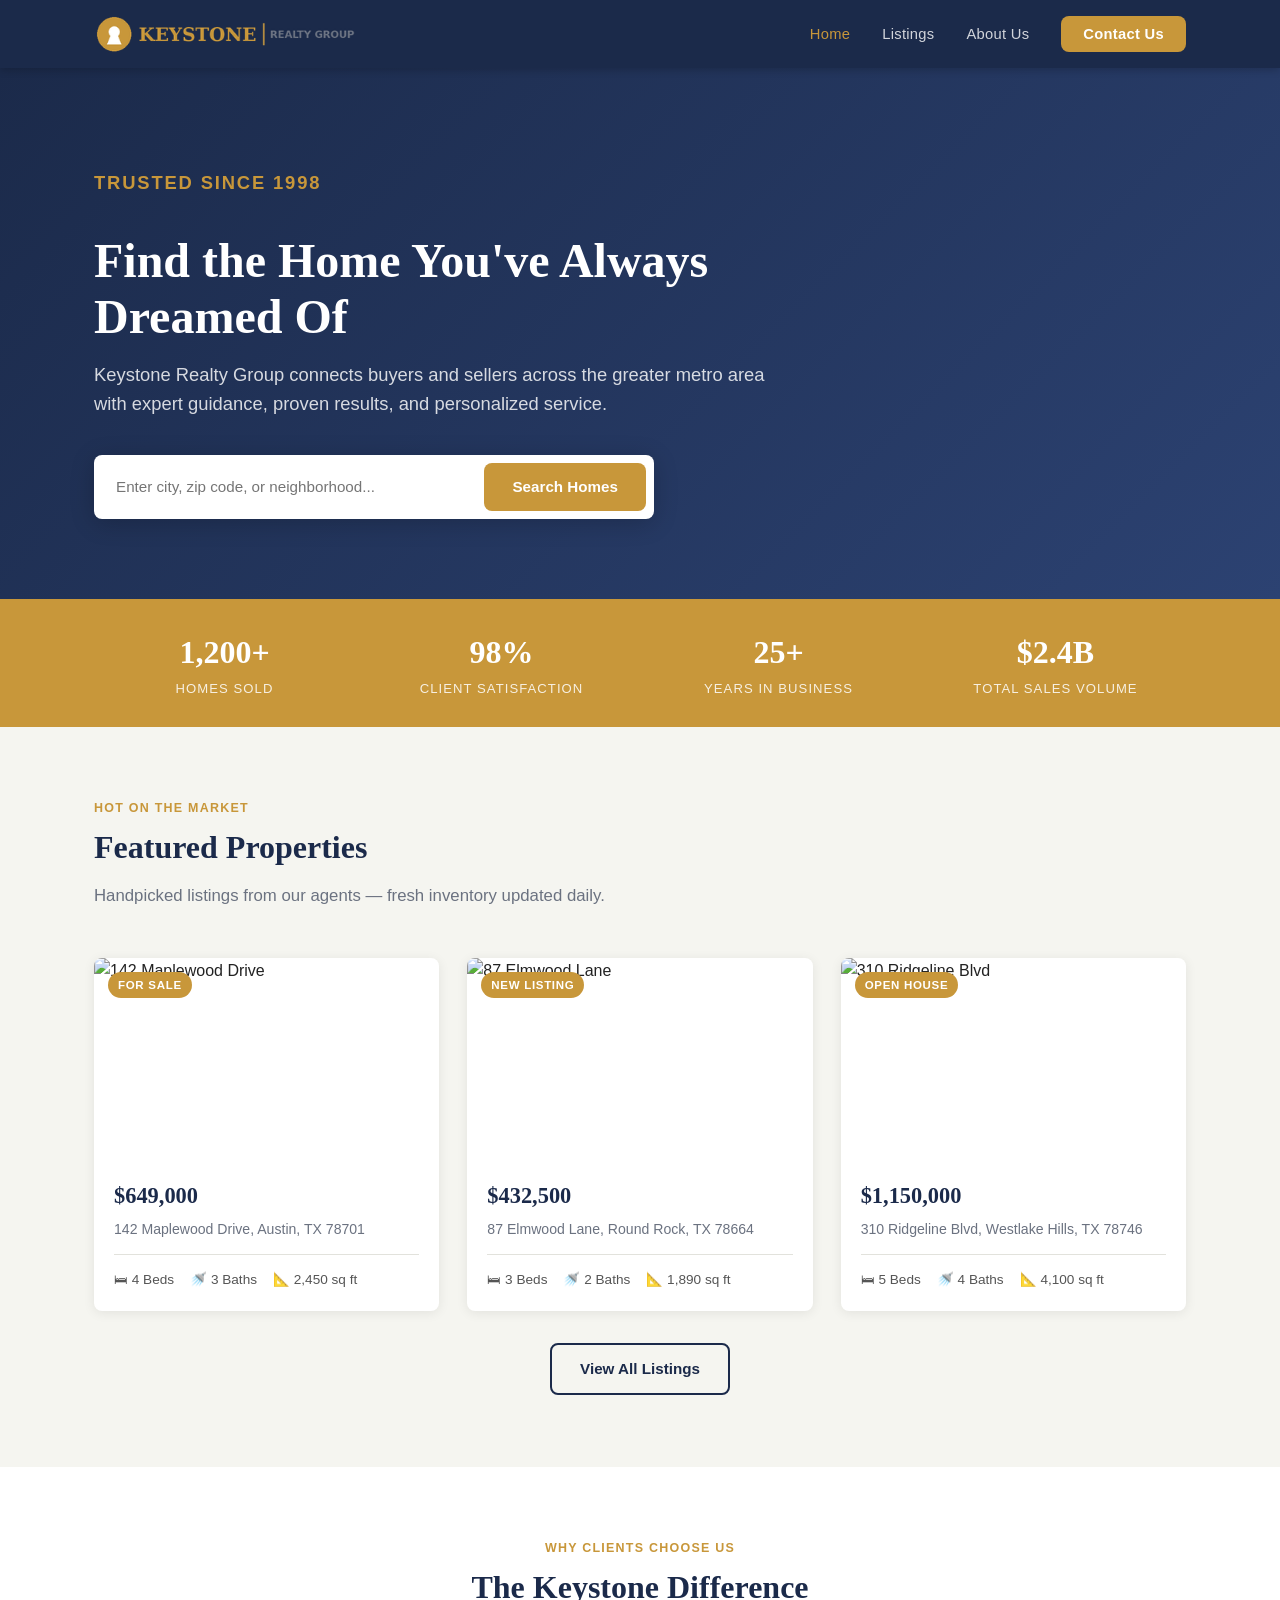
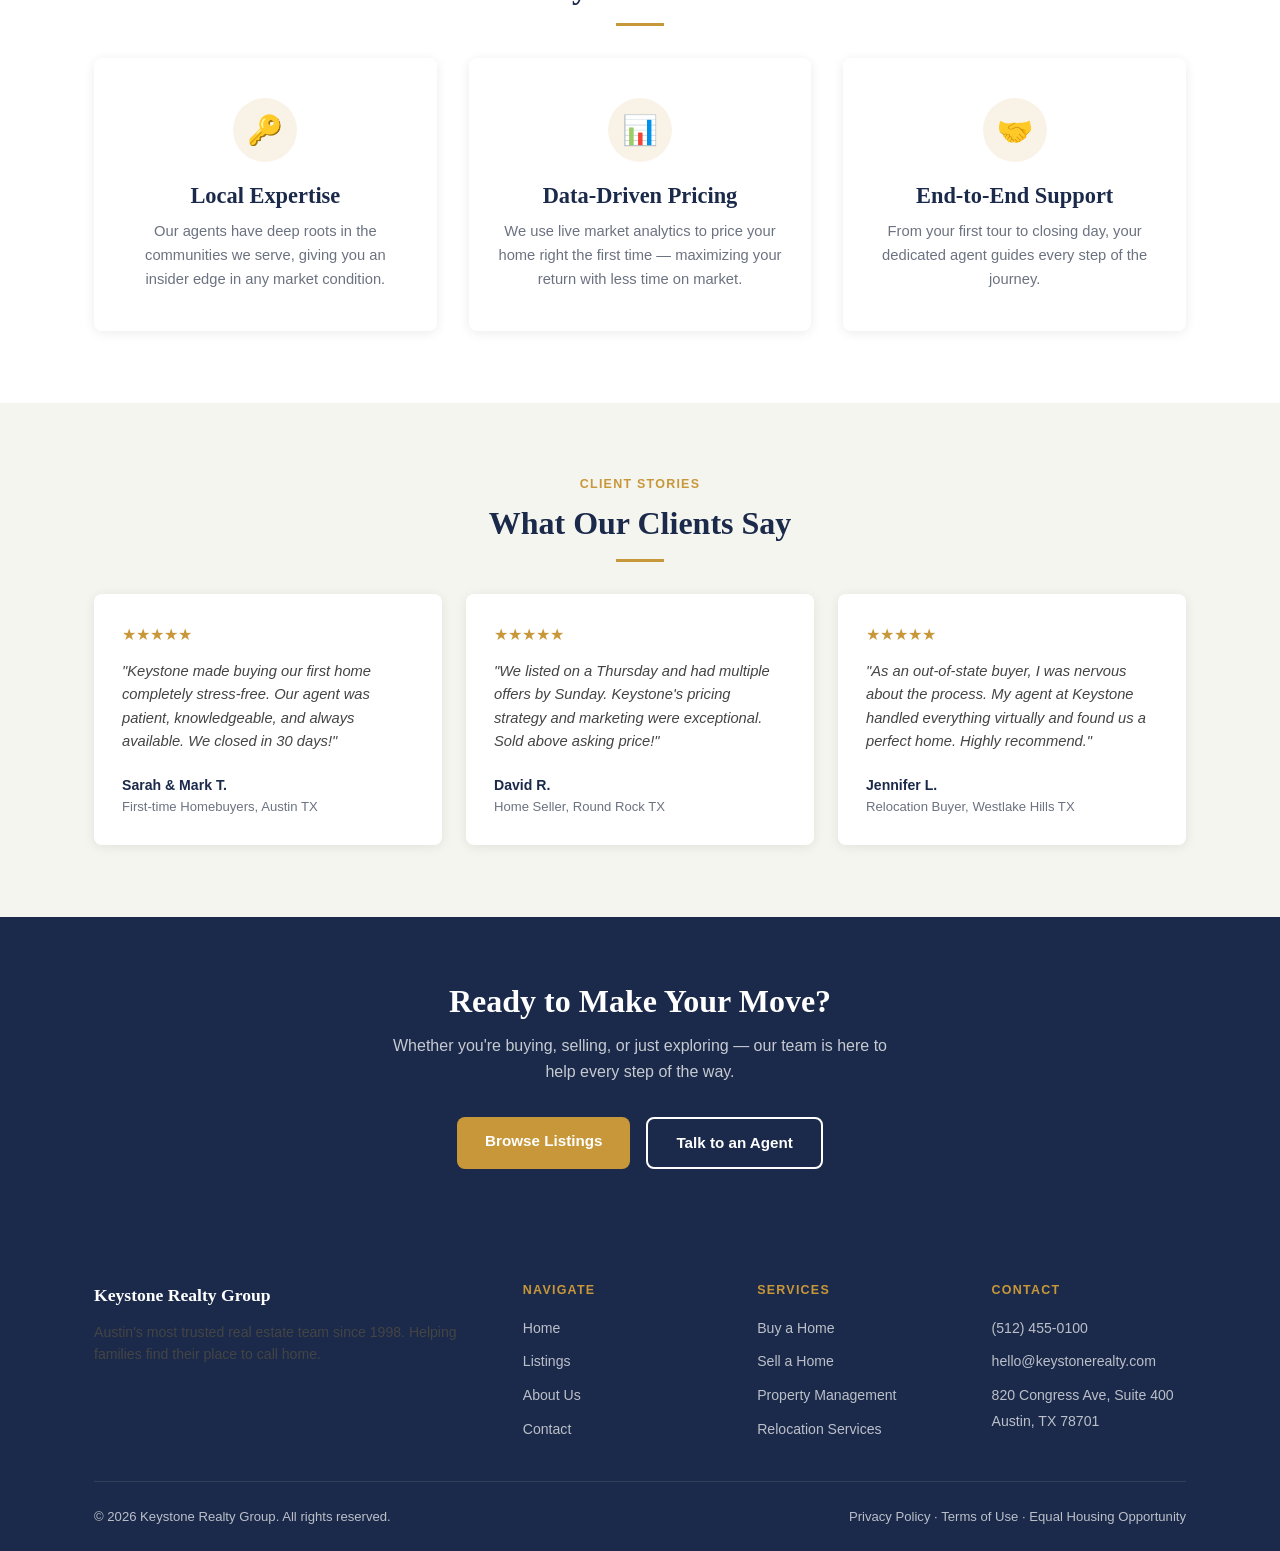
==== index.html @ 3a9264b7 "Update index.html" ====
<!DOCTYPE html>
<html lang="en">
<head>
  <meta charset="UTF-8" />
  <meta name="viewport" content="width=device-width, initial-scale=1.0" />
  <title>Keystone Realty Group — Find Your Perfect Home</title>
  <link rel="stylesheet" href="style.css" />
  <style>
    /* Hero */
    .hero {
      background: linear-gradient(135deg, #1B2A4A 0%, #2c4272 100%);
      color: #fff;
      padding: 100px 0 80px;
      position: relative;
      overflow: hidden;
    }
    .hero::before {
      content: '';
      position: absolute; inset: 0;
      background: url('https://images.unsplash.com/photo-1564013799919-ab600027ffc6?w=1400&q=60') center/cover no-repeat;
      opacity: 0.18;
    }
    .hero-content { position: relative; max-width: 680px; }
    .hero h1 { color: #fff; font-size: 3rem; margin-bottom: 16px; line-height: 1.15; }
    .hero p { color: rgba(255,255,255,0.82); font-size: 1.15rem; margin-bottom: 36px; }

    .search-bar {
      background: #fff;
      border-radius: var(--radius);
      padding: 8px;
      display: flex;
      gap: 8px;
      max-width: 560px;
      box-shadow: 0 4px 24px rgba(0,0,0,0.2);
    }
    .search-bar input {
      flex: 1;
      border: none;
      outline: none;
      font-size: 0.95rem;
      padding: 10px 14px;
      color: #222;
      background: transparent;
    }
    .search-bar .btn { white-space: nowrap; }

    /* Feature icons */
    .features-grid {
      display: grid;
      grid-template-columns: repeat(3, 1fr);
      gap: 32px;
    }
    .feature-card {
      text-align: center;
      padding: 40px 28px;
      border-radius: var(--radius);
      background: var(--white);
      box-shadow: var(--shadow);
    }
    .feature-icon {
      width: 64px; height: 64px;
      background: rgba(200,151,58,0.12);
      border-radius: 50%;
      display: flex; align-items: center; justify-content: center;
      font-size: 1.8rem;
      margin: 0 auto 20px;
    }
    .feature-card h3 { margin-bottom: 10px; }
    .feature-card p { font-size: 0.92rem; color: var(--gray); }

    /* Testimonial */
    .testimonial-grid {
      display: grid;
      grid-template-columns: repeat(3, 1fr);
      gap: 24px;
    }
    .testimonial-card {
      background: var(--white);
      border-radius: var(--radius);
      padding: 28px;
      box-shadow: var(--shadow);
    }
    .testimonial-stars { color: var(--gold); font-size: 1rem; margin-bottom: 12px; }
    .testimonial-text { font-size: 0.92rem; color: #444; margin-bottom: 20px; font-style: italic; }
    .testimonial-author { font-weight: 600; font-size: 0.88rem; color: var(--navy); }
    .testimonial-role { font-size: 0.82rem; color: var(--gray); }

    /* CTA Band */
    .cta-band {
      background: var(--navy);
      padding: 64px 0;
      text-align: center;
    }
    .cta-band h2 { color: var(--white); margin-bottom: 12px; }
    .cta-band p { color: rgba(255,255,255,0.75); margin-bottom: 32px; max-width: 500px; margin-left: auto; margin-right: auto; }
    .cta-buttons { display: flex; gap: 16px; justify-content: center; flex-wrap: wrap; }
  </style>
</head>
<body>

<!-- Navigation -->
<nav>
  <div class="container nav-inner">
    <a href="index.html" class="nav-logo">
      <img src="krg-logo-nav.png" alt="Keystone Realty Group" height="48" style="display:block;" />
    </a>
    <ul class="nav-links">
      <li><a href="index.html" class="active">Home</a></li>
      <li><a href="listings.html">Listings</a></li>
      <li><a href="about.html">About Us</a></li>
      <li><a href="contact.html" class="nav-cta">Contact Us</a></li>
    </ul>
  </div>
</nav>

<!-- Hero -->
<section class="hero">
  <div class="container">
    <div class="hero-content">
      <p class="section-label" style="color: var(--gold);">Trusted Since 1998</p>
      <h1>Find the Home You've Always Dreamed Of</h1>
      <p>Keystone Realty Group connects buyers and sellers across the greater metro area with expert guidance, proven results, and personalized service.</p>
      <div class="search-bar">
        <input type="text" placeholder="Enter city, zip code, or neighborhood..." />
        <a href="listings.html" class="btn btn-primary">Search Homes</a>
      </div>
    </div>
  </div>
</section>

<!-- Stats Bar -->
<div class="stats-bar">
  <div class="container">
    <div class="stats-grid">
      <div>
        <div class="stat-number">1,200+</div>
        <div class="stat-label">Homes Sold</div>
      </div>
      <div>
        <div class="stat-number">98%</div>
        <div class="stat-label">Client Satisfaction</div>
      </div>
      <div>
        <div class="stat-number">25+</div>
        <div class="stat-label">Years in Business</div>
      </div>
      <div>
        <div class="stat-number">$2.4B</div>
        <div class="stat-label">Total Sales Volume</div>
      </div>
    </div>
  </div>
</div>

<!-- Featured Listings -->
<section class="bg-light">
  <div class="container">
    <p class="section-label">Hot on the Market</p>
    <h2 class="section-title">Featured Properties</h2>
    <p class="section-subtitle">Handpicked listings from our agents — fresh inventory updated daily.</p>
    <div class="card-grid">

      <a href="listings.html#listing-1" class="property-card" style="text-decoration:none;color:inherit;display:block;">
        <div class="card-img-wrap">
          <img src="https://images.unsplash.com/photo-1568605114967-8130f3a36994?w=600&q=80" alt="142 Maplewood Drive" style="width:100%;height:100%;object-fit:cover;display:block;" />
          <span class="card-badge">For Sale</span>
        </div>
        <div class="card-body">
          <div class="card-price">$649,000</div>
          <div class="card-address">142 Maplewood Drive, Austin, TX 78701</div>
          <div class="card-specs">
            <span class="card-spec">🛏 4 Beds</span>
            <span class="card-spec">🚿 3 Baths</span>
            <span class="card-spec">📐 2,450 sq ft</span>
          </div>
        </div>
      </a>

      <a href="listings.html#listing-2" class="property-card" style="text-decoration:none;color:inherit;display:block;">
        <div class="card-img-wrap">
          <img src="https://images.unsplash.com/photo-1570129477492-45c003edd2be?w=600&q=80" alt="87 Elmwood Lane" style="width:100%;height:100%;object-fit:cover;display:block;" />
          <span class="card-badge">New Listing</span>
        </div>
        <div class="card-body">
          <div class="card-price">$432,500</div>
          <div class="card-address">87 Elmwood Lane, Round Rock, TX 78664</div>
          <div class="card-specs">
            <span class="card-spec">🛏 3 Beds</span>
            <span class="card-spec">🚿 2 Baths</span>
            <span class="card-spec">📐 1,890 sq ft</span>
          </div>
        </div>
      </a>

      <a href="listings.html#listing-3" class="property-card" style="text-decoration:none;color:inherit;display:block;">
        <div class="card-img-wrap">
          <img src="https://images.unsplash.com/photo-1613977257363-707ba9348227?w=600&q=80" alt="310 Ridgeline Blvd" style="width:100%;height:100%;object-fit:cover;display:block;" />
          <span class="card-badge">Open House</span>
        </div>
        <div class="card-body">
          <div class="card-price">$1,150,000</div>
          <div class="card-address">310 Ridgeline Blvd, Westlake Hills, TX 78746</div>
          <div class="card-specs">
            <span class="card-spec">🛏 5 Beds</span>
            <span class="card-spec">🚿 4 Baths</span>
            <span class="card-spec">📐 4,100 sq ft</span>
          </div>
        </div>
      </a>

    </div>
    <div class="text-center mt-8">
      <a href="listings.html" class="btn btn-outline">View All Listings</a>
    </div>
  </div>
</section>

<!-- Why Keystone -->
<section>
  <div class="container">
    <p class="section-label text-center">Why Clients Choose Us</p>
    <h2 class="section-title text-center">The Keystone Difference</h2>
    <div class="divider"></div>
    <div class="features-grid">
      <div class="feature-card">
        <div class="feature-icon">🔑</div>
        <h3>Local Expertise</h3>
        <p>Our agents have deep roots in the communities we serve, giving you an insider edge in any market condition.</p>
      </div>
      <div class="feature-card">
        <div class="feature-icon">📊</div>
        <h3>Data-Driven Pricing</h3>
        <p>We use live market analytics to price your home right the first time — maximizing your return with less time on market.</p>
      </div>
      <div class="feature-card">
        <div class="feature-icon">🤝</div>
        <h3>End-to-End Support</h3>
        <p>From your first tour to closing day, your dedicated agent guides every step of the journey.</p>
      </div>
    </div>
  </div>
</section>

<!-- Testimonials -->
<section class="bg-light">
  <div class="container">
    <p class="section-label text-center">Client Stories</p>
    <h2 class="section-title text-center">What Our Clients Say</h2>
    <div class="divider"></div>
    <div class="testimonial-grid">
      <div class="testimonial-card">
        <div class="testimonial-stars">★★★★★</div>
        <p class="testimonial-text">"Keystone made buying our first home completely stress-free. Our agent was patient, knowledgeable, and always available. We closed in 30 days!"</p>
        <div class="testimonial-author">Sarah & Mark T.</div>
        <div class="testimonial-role">First-time Homebuyers, Austin TX</div>
      </div>
      <div class="testimonial-card">
        <div class="testimonial-stars">★★★★★</div>
        <p class="testimonial-text">"We listed on a Thursday and had multiple offers by Sunday. Keystone's pricing strategy and marketing were exceptional. Sold above asking price!"</p>
        <div class="testimonial-author">David R.</div>
        <div class="testimonial-role">Home Seller, Round Rock TX</div>
      </div>
      <div class="testimonial-card">
        <div class="testimonial-stars">★★★★★</div>
        <p class="testimonial-text">"As an out-of-state buyer, I was nervous about the process. My agent at Keystone handled everything virtually and found us a perfect home. Highly recommend."</p>
        <div class="testimonial-author">Jennifer L.</div>
        <div class="testimonial-role">Relocation Buyer, Westlake Hills TX</div>
      </div>
    </div>
  </div>
</section>

<!-- CTA Band -->
<div class="cta-band">
  <div class="container">
    <h2>Ready to Make Your Move?</h2>
    <p>Whether you're buying, selling, or just exploring — our team is here to help every step of the way.</p>
    <div class="cta-buttons">
      <a href="listings.html" class="btn btn-primary">Browse Listings</a>
      <a href="contact.html" class="btn btn-outline-white">Talk to an Agent</a>
    </div>
  </div>
</div>

<!-- Footer -->
<footer>
  <div class="container">
    <div class="footer-grid">
      <div>
        <div class="footer-brand">Keystone Realty Group</div>
        <p class="footer-tagline">Austin's most trusted real estate team since 1998. Helping families find their place to call home.</p>
      </div>
      <div>
        <div class="footer-heading">Navigate</div>
        <ul class="footer-links">
          <li><a href="index.html">Home</a></li>
          <li><a href="listings.html">Listings</a></li>
          <li><a href="about.html">About Us</a></li>
          <li><a href="contact.html">Contact</a></li>
        </ul>
      </div>
      <div>
        <div class="footer-heading">Services</div>
        <ul class="footer-links">
          <li><a href="#">Buy a Home</a></li>
          <li><a href="#">Sell a Home</a></li>
          <li><a href="#">Property Management</a></li>
          <li><a href="#">Relocation Services</a></li>
        </ul>
      </div>
      <div>
        <div class="footer-heading">Contact</div>
        <ul class="footer-links">
          <li><a href="tel:+15124550100">(512) 455-0100</a></li>
          <li><a href="mailto:hello@keystonerealty.com">hello@keystonerealty.com</a></li>
          <li><a href="#">820 Congress Ave, Suite 400<br>Austin, TX 78701</a></li>
        </ul>
      </div>
    </div>
    <div class="footer-bottom">
      <span>© 2026 Keystone Realty Group. All rights reserved.</span>
      <span>Privacy Policy · Terms of Use · Equal Housing Opportunity</span>
    </div>
  </div>
</footer>
<script>window.$zoho=window.$zoho || {};$zoho.salesiq=$zoho.salesiq||{ready:function(){}}</script><script id="zsiqscript" src="https://salesiq.zohopublic.com/widget?wc=siqb570fb00938829f5c0b0d62720bc595ea16742eb7afb649dd461344b69dab6d2" defer></script>
</body>
</html>
---- style.css ----
/* ============================================================
   Keystone Realty Group — Shared Stylesheet
   Zoho Sites Template Demo
   ============================================================ */

/* --- Reset & Base --- */
*, *::before, *::after { box-sizing: border-box; margin: 0; padding: 0; }

:root {
  --navy:   #1B2A4A;
  --gold:   #C8973A;
  --light:  #F5F5F0;
  --white:  #FFFFFF;
  --gray:   #6B7280;
  --border: #E2E2DC;
  --radius: 8px;
  --shadow: 0 2px 12px rgba(0,0,0,0.08);
  --font:   'Georgia', serif;
  --sans:   'Helvetica Neue', Arial, sans-serif;
}

html { scroll-behavior: smooth; }

body {
  font-family: var(--sans);
  color: #222;
  background: var(--white);
  line-height: 1.6;
}

a { color: var(--gold); text-decoration: none; }
a:hover { text-decoration: underline; }

img { max-width: 100%; display: block; }

/* --- Typography --- */
h1, h2, h3, h4 {
  font-family: var(--font);
  color: var(--navy);
  line-height: 1.25;
}
h1 { font-size: 2.6rem; }
h2 { font-size: 2rem; }
h3 { font-size: 1.4rem; }
h4 { font-size: 1.1rem; }

p { color: #444; }

/* --- Layout --- */
.container {
  max-width: 1140px;
  margin: 0 auto;
  padding: 0 24px;
}

section { padding: 72px 0; }

.section-label {
  text-transform: uppercase;
  letter-spacing: 0.1em;
  font-size: 0.78rem;
  color: var(--gold);
  font-weight: 600;
  margin-bottom: 8px;
}

.section-title { margin-bottom: 16px; }

.section-subtitle {
  color: var(--gray);
  font-size: 1.05rem;
  max-width: 560px;
  margin-bottom: 48px;
}

/* --- Navigation --- */
nav {
  background: var(--navy);
  position: sticky;
  top: 0;
  z-index: 100;
  box-shadow: 0 2px 8px rgba(0,0,0,0.2);
}

.nav-inner {
  display: flex;
  align-items: center;
  justify-content: space-between;
  height: 68px;
}

.nav-logo {
  display: flex;
  align-items: center;
  text-decoration: none;
}

.nav-logo img {
  height: 40px;
  width: auto;
  display: block;
}

.nav-links {
  display: flex;
  gap: 32px;
  list-style: none;
}

.nav-links a {
  color: rgba(255,255,255,0.8);
  font-size: 0.92rem;
  font-weight: 500;
  letter-spacing: 0.02em;
  transition: color 0.2s;
}

.nav-links a:hover,
.nav-links a.active { color: var(--gold); text-decoration: none; }

.nav-cta {
  background: var(--gold);
  color: var(--white) !important;
  padding: 10px 22px;
  border-radius: var(--radius);
  font-weight: 600 !important;
  transition: background 0.2s !important;
}
.nav-cta:hover { background: #b07d2a !important; }

/* --- Buttons --- */
.btn {
  display: inline-block;
  padding: 12px 28px;
  border-radius: var(--radius);
  font-weight: 600;
  font-size: 0.95rem;
  cursor: pointer;
  border: none;
  transition: all 0.2s;
}

.btn-primary {
  background: var(--gold);
  color: var(--white);
}
.btn-primary:hover { background: #b07d2a; text-decoration: none; color: var(--white); }

.btn-outline {
  background: transparent;
  color: var(--navy);
  border: 2px solid var(--navy);
}
.btn-outline:hover { background: var(--navy); color: var(--white); text-decoration: none; }

.btn-outline-white {
  background: transparent;
  color: var(--white);
  border: 2px solid var(--white);
}
.btn-outline-white:hover { background: var(--white); color: var(--navy); text-decoration: none; }

/* --- Property Cards --- */
.card-grid {
  display: grid;
  grid-template-columns: repeat(auto-fill, minmax(320px, 1fr));
  gap: 28px;
}

.property-card {
  background: var(--white);
  border-radius: var(--radius);
  box-shadow: var(--shadow);
  overflow: hidden;
  transition: transform 0.2s, box-shadow 0.2s;
}
.property-card:hover {
  transform: translateY(-4px);
  box-shadow: 0 8px 24px rgba(0,0,0,0.12);
}

.card-img {
  width: 100%;
  height: 200px;
  object-fit: cover;
  background: #dde3ed;
  display: flex;
  align-items: center;
  justify-content: center;
  font-size: 2.5rem;
  color: #aab;
}

.card-badge {
  position: absolute;
  top: 14px;
  left: 14px;
  background: var(--gold);
  color: var(--white);
  font-size: 0.72rem;
  font-weight: 700;
  padding: 4px 10px;
  border-radius: 20px;
  text-transform: uppercase;
  letter-spacing: 0.06em;
}

.card-img-wrap { position: relative; height: 200px; overflow: hidden; }
.card-img-wrap img { width: 100%; height: 100%; object-fit: cover; display: block; transition: transform 0.4s ease; }
.property-card:hover .card-img-wrap img { transform: scale(1.04); }

.card-body { padding: 20px; }

.card-price {
  font-size: 1.4rem;
  font-weight: 700;
  color: var(--navy);
  font-family: var(--font);
  margin-bottom: 4px;
}

.card-address {
  color: var(--gray);
  font-size: 0.88rem;
  margin-bottom: 14px;
}

.card-specs {
  display: flex;
  gap: 16px;
  font-size: 0.85rem;
  color: #555;
  padding-top: 14px;
  border-top: 1px solid var(--border);
}

.card-spec { display: flex; align-items: center; gap: 5px; }

/* --- Footer --- */
footer {
  background: var(--navy);
  color: rgba(255,255,255,0.7);
  padding: 48px 0 24px;
}

.footer-grid {
  display: grid;
  grid-template-columns: 2fr 1fr 1fr 1fr;
  gap: 40px;
  margin-bottom: 40px;
}

.footer-brand { color: var(--white); font-family: var(--font); font-size: 1.1rem; font-weight: bold; margin-bottom: 12px; }
.footer-tagline { font-size: 0.88rem; line-height: 1.6; }

.footer-heading {
  color: var(--gold);
  font-size: 0.78rem;
  font-weight: 700;
  text-transform: uppercase;
  letter-spacing: 0.1em;
  margin-bottom: 14px;
}

.footer-links { list-style: none; display: flex; flex-direction: column; gap: 8px; }
.footer-links a { color: rgba(255,255,255,0.7); font-size: 0.88rem; }
.footer-links a:hover { color: var(--white); }

.footer-bottom {
  border-top: 1px solid rgba(255,255,255,0.1);
  padding-top: 24px;
  display: flex;
  justify-content: space-between;
  font-size: 0.82rem;
}

/* --- Utility --- */
.text-center { text-align: center; }
.text-gold { color: var(--gold); }
.bg-light { background: var(--light); }
.bg-navy { background: var(--navy); }
.mt-4 { margin-top: 16px; }
.mt-8 { margin-top: 32px; }
.mb-0 { margin-bottom: 0; }
.gap-12 { gap: 48px; }

.divider {
  width: 48px;
  height: 3px;
  background: var(--gold);
  margin: 16px auto 32px;
}

.divider-left { margin-left: 0; }

/* --- Form --- */
.form-group { margin-bottom: 20px; }
.form-group label { display: block; font-size: 0.88rem; font-weight: 600; color: var(--navy); margin-bottom: 6px; }
.form-group input,
.form-group select,
.form-group textarea {
  width: 100%;
  padding: 11px 14px;
  border: 1px solid var(--border);
  border-radius: var(--radius);
  font-size: 0.95rem;
  font-family: var(--sans);
  color: #222;
  background: var(--white);
  transition: border-color 0.2s;
}
.form-group input:focus,
.form-group select:focus,
.form-group textarea:focus {
  outline: none;
  border-color: var(--gold);
  box-shadow: 0 0 0 3px rgba(200,151,58,0.12);
}
.form-group textarea { resize: vertical; min-height: 120px; }

.form-row { display: grid; grid-template-columns: 1fr 1fr; gap: 16px; }

/* --- Page Hero --- */
.page-hero {
  background: var(--navy);
  color: var(--white);
  padding: 64px 0;
  text-align: center;
}
.page-hero h1 { color: var(--white); font-size: 2.2rem; }
.page-hero p { color: rgba(255,255,255,0.75); margin-top: 12px; font-size: 1.05rem; }

/* --- Stats Bar --- */
.stats-bar {
  background: var(--gold);
  padding: 28px 0;
}
.stats-grid {
  display: grid;
  grid-template-columns: repeat(4, 1fr);
  text-align: center;
  gap: 16px;
}
.stat-number { font-size: 2rem; font-weight: 700; color: var(--white); font-family: var(--font); }
.stat-label { font-size: 0.82rem; color: rgba(255,255,255,0.85); text-transform: uppercase; letter-spacing: 0.08em; }
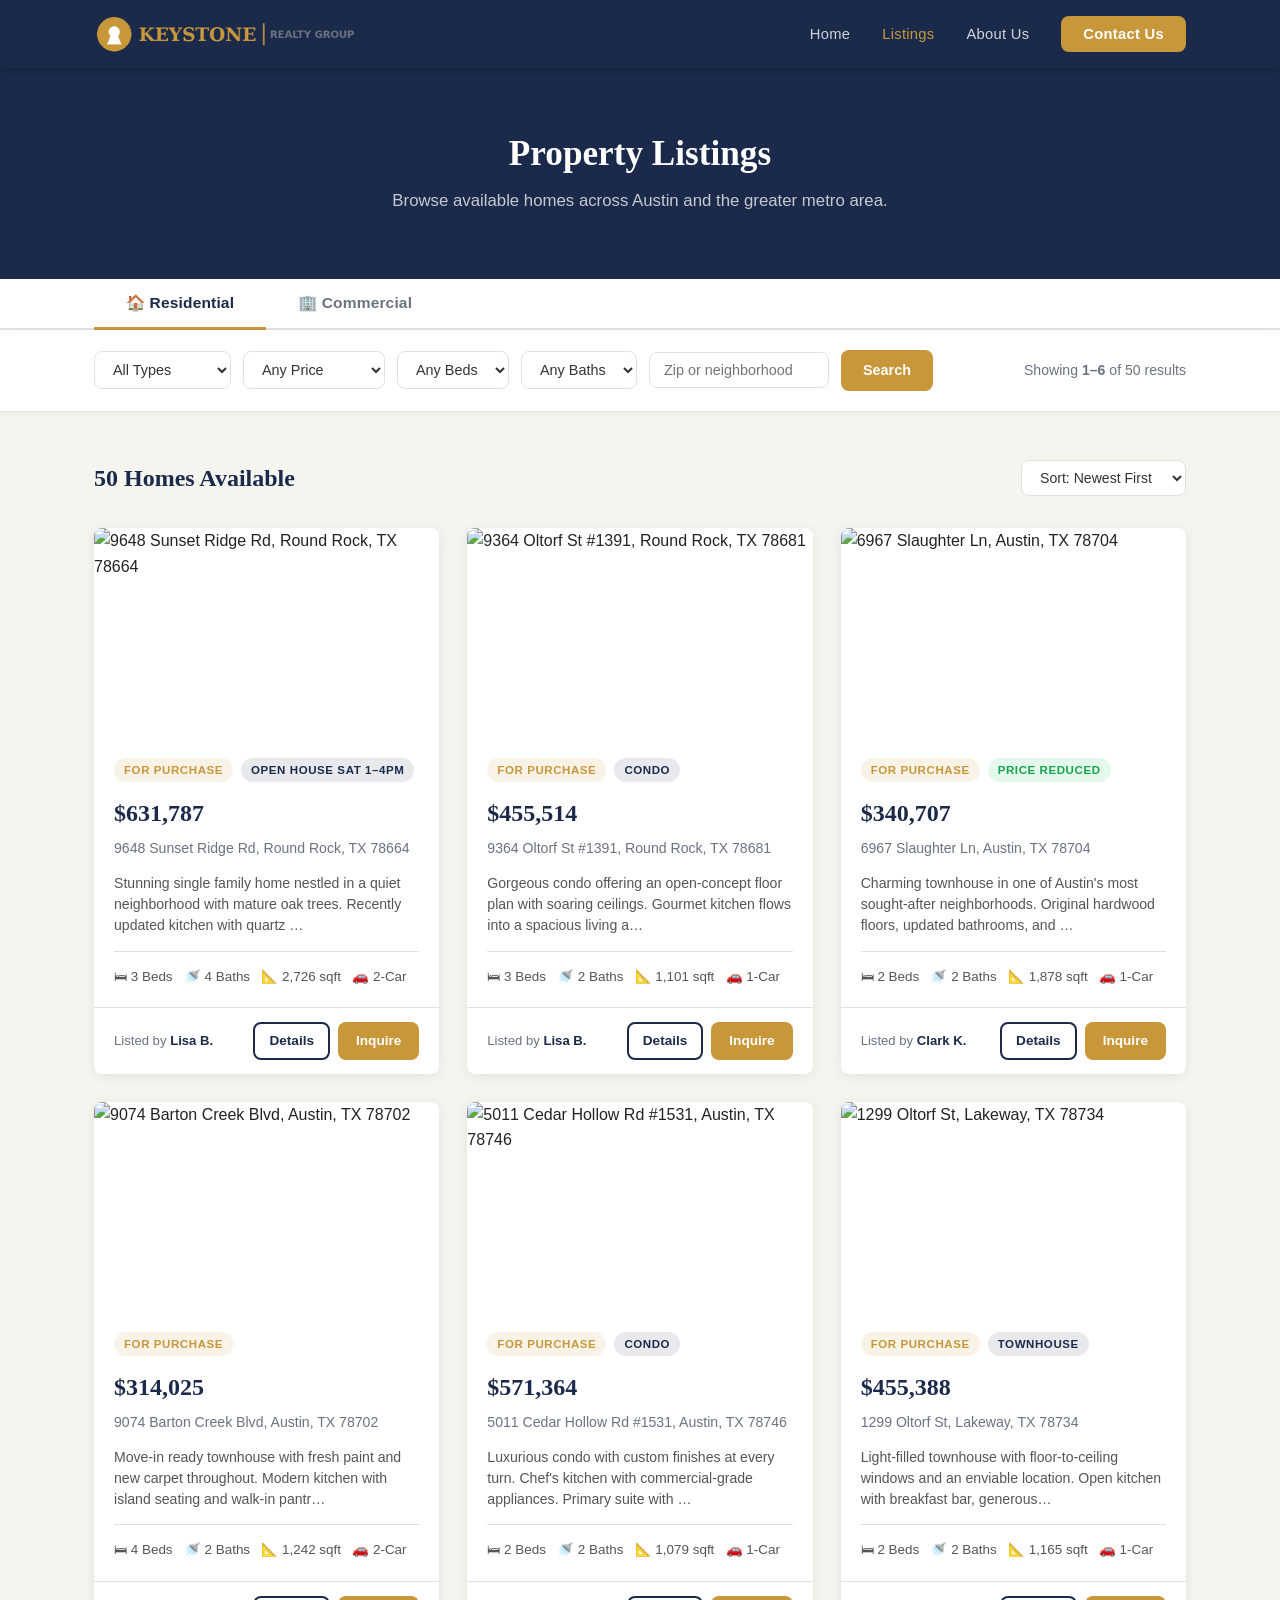
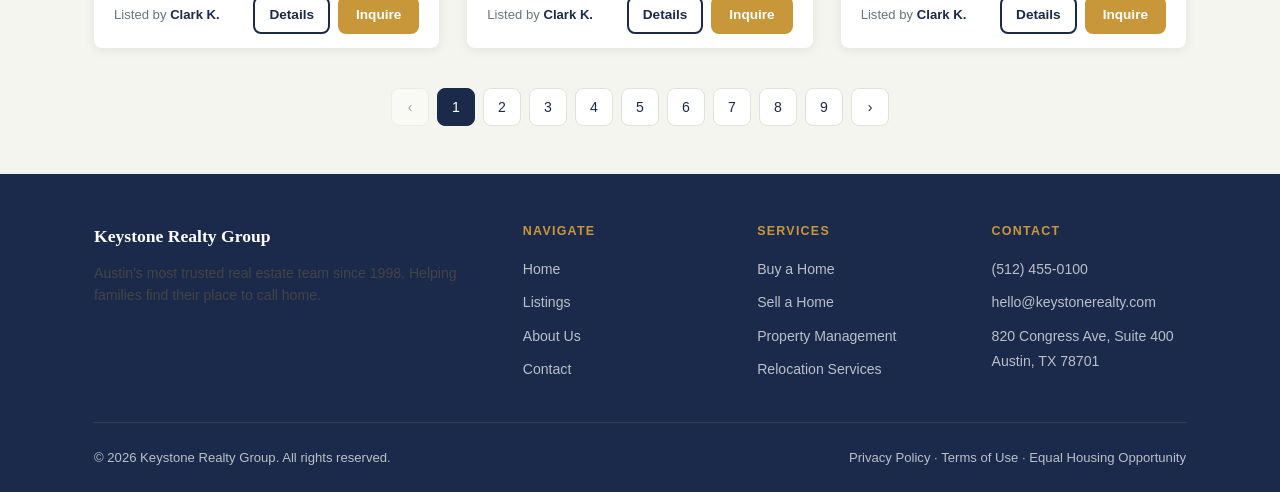
==== commit ac5a2dc5: "Update index.html" ====
--- a/index.html
+++ b/index.html
@@ -3,97 +3,409 @@
 <head>
   <meta charset="UTF-8" />
   <meta name="viewport" content="width=device-width, initial-scale=1.0" />
-  <title>Keystone Realty Group — Find Your Perfect Home</title>
+  <title>Property Listings — Keystone Realty Group</title>
   <link rel="stylesheet" href="style.css" />
+  <script>
+    // Capture and clear any listing hash immediately — before the browser scrolls to it.
+    window._listingHash = window.location.hash;
+    if (/^#(listing|commercial)-\d+$/.test(window._listingHash)) {
+      history.replaceState(null, '', window.location.pathname + window.location.search);
+    }
+  </script>
   <style>
-    /* Hero */
-    .hero {
-      background: linear-gradient(135deg, #1B2A4A 0%, #2c4272 100%);
-      color: #fff;
-      padding: 100px 0 80px;
+    /* Listing-type tab switcher */
+    .listing-type-bar {
+      background: var(--white);
+      border-bottom: 2px solid var(--border);
+    }
+    .ltype-tabs {
+      display: flex;
+      gap: 0;
+    }
+    .ltype-tab {
+      padding: 15px 32px;
+      font-size: 0.97rem;
+      font-weight: 700;
+      color: var(--gray);
+      background: none;
+      border: none;
+      border-bottom: 3px solid transparent;
+      margin-bottom: -2px;
+      cursor: pointer;
+      transition: all 0.15s;
+      letter-spacing: 0.01em;
+    }
+    .ltype-tab.active { color: var(--navy); border-bottom-color: var(--gold); }
+    .ltype-tab:hover:not(.active) { color: var(--navy); background: var(--light); }
+
+    /* Commercial card badge */
+    .listing-tag.commercial { background: rgba(99,78,166,0.12); color: #5b40b8; }
+
+    /* Filters */
+    .filter-bar {
+      background: var(--white);
+      border-bottom: 1px solid var(--border);
+      padding: 20px 0;
+      position: sticky;
+      top: 68px;
+      z-index: 90;
+      box-shadow: 0 2px 8px rgba(0,0,0,0.04);
+    }
+    .filter-row {
+      display: flex;
+      gap: 12px;
+      align-items: center;
+      flex-wrap: wrap;
+    }
+    .filter-row select,
+    .filter-row input {
+      padding: 9px 14px;
+      border: 1px solid var(--border);
+      border-radius: var(--radius);
+      font-size: 0.9rem;
+      color: #333;
+      background: var(--white);
+      cursor: pointer;
+    }
+    .filter-row .btn { padding: 9px 22px; font-size: 0.9rem; }
+    .filter-count {
+      margin-left: auto;
+      font-size: 0.88rem;
+      color: var(--gray);
+      white-space: nowrap;
+    }
+
+    /* Listings layout */
+    .listings-section { padding: 48px 0; background: var(--light); min-height: 60vh; }
+    .listings-header { display: flex; align-items: center; justify-content: space-between; margin-bottom: 32px; }
+    .listings-header h2 { font-size: 1.5rem; }
+
+    .sort-select {
+      padding: 8px 14px;
+      border: 1px solid var(--border);
+      border-radius: var(--radius);
+      font-size: 0.88rem;
+      color: #333;
+      background: var(--white);
+    }
+
+    .listing-card {
+      background: var(--white);
+      border-radius: var(--radius);
+      box-shadow: var(--shadow);
+      overflow: hidden;
+      transition: transform 0.2s, box-shadow 0.2s;
+    }
+    .listing-card:hover {
+      transform: translateY(-4px);
+      box-shadow: 0 8px 24px rgba(0,0,0,0.12);
+    }
+    .listing-img {
+      width: 100%;
+      height: 210px;
+      overflow: hidden;
+    }
+    .listing-img img {
+      width: 100%;
+      height: 100%;
+      object-fit: cover;
+      display: block;
+      transition: transform 0.4s ease;
+    }
+    .listing-card:hover .listing-img img { transform: scale(1.04); }
+    .listing-body { padding: 20px; }
+    .listing-price { font-size: 1.5rem; font-weight: 700; color: var(--navy); font-family: var(--font); }
+    .listing-address { font-size: 0.88rem; color: var(--gray); margin: 4px 0 14px; }
+    .listing-desc { font-size: 0.88rem; color: #555; margin-bottom: 14px; line-height: 1.5; }
+    .listing-specs {
+      display: flex; gap: 14px; font-size: 0.84rem; color: #555;
+      padding-top: 14px; border-top: 1px solid var(--border);
+    }
+    .listing-tags { display: flex; gap: 8px; flex-wrap: wrap; margin-bottom: 12px; }
+    .listing-tag {
+      font-size: 0.72rem;
+      font-weight: 600;
+      padding: 3px 10px;
+      border-radius: 20px;
+      background: rgba(200,151,58,0.12);
+      color: var(--gold);
+      text-transform: uppercase;
+      letter-spacing: 0.05em;
+    }
+    .listing-tag.blue { background: rgba(27,42,74,0.1); color: var(--navy); }
+    .listing-tag.green { background: rgba(34,197,94,0.12); color: #16a34a; }
+
+    .listing-footer {
+      display: flex; align-items: center; justify-content: space-between;
+      padding: 14px 20px; border-top: 1px solid var(--border);
+    }
+    .listing-agent { font-size: 0.82rem; color: var(--gray); }
+    .listing-agent strong { color: var(--navy); }
+
+    /* Pagination */
+    .pagination {
+      display: flex; gap: 8px; justify-content: center; margin-top: 40px;
+    }
+    .page-btn {
+      width: 38px; height: 38px;
+      border: 1px solid var(--border);
+      border-radius: var(--radius);
+      display: flex; align-items: center; justify-content: center;
+      font-size: 0.88rem;
+      color: var(--navy);
+      cursor: pointer;
+      background: var(--white);
+      transition: all 0.15s;
+      text-decoration: none;
+    }
+    .page-btn.active { background: var(--navy); color: var(--white); border-color: var(--navy); }
+    .page-btn:hover:not(.active) { background: var(--light); text-decoration: none; }
+
+    /* Clickable card */
+    .listing-card { cursor: pointer; }
+
+    /* ── Modal Overlay ── */
+    .modal-overlay {
+      display: none;
+      position: fixed; inset: 0;
+      background: rgba(10,20,40,0.6);
+      z-index: 1000;
+      align-items: center;
+      justify-content: center;
+      padding: 24px;
+      backdrop-filter: blur(3px);
+    }
+    .modal-overlay.open { display: flex; }
+
+    .modal {
+      background: var(--white);
+      border-radius: 12px;
+      width: 100%;
+      max-width: 860px;
+      max-height: 90vh;
+      overflow-y: auto;
+      box-shadow: 0 24px 64px rgba(0,0,0,0.3);
+      animation: modalIn 0.22s ease;
+    }
+    @keyframes modalIn {
+      from { opacity: 0; transform: translateY(20px) scale(0.98); }
+      to   { opacity: 1; transform: translateY(0) scale(1); }
+    }
+
+    /* Modal image header */
+    .modal-img {
+      width: 100%;
+      height: 300px;
+      border-radius: 12px 12px 0 0;
       position: relative;
       overflow: hidden;
-    }
-    .hero::before {
-      content: '';
-      position: absolute; inset: 0;
-      background: url('https://images.unsplash.com/photo-1564013799919-ab600027ffc6?w=1400&q=60') center/cover no-repeat;
-      opacity: 0.18;
-    }
-    .hero-content { position: relative; max-width: 680px; }
-    .hero h1 { color: #fff; font-size: 3rem; margin-bottom: 16px; line-height: 1.15; }
-    .hero p { color: rgba(255,255,255,0.82); font-size: 1.15rem; margin-bottom: 36px; }
-
-    .search-bar {
-      background: #fff;
+      background-size: cover;
+      background-position: center;
+      background-color: #dde3ed;
+    }
+    .modal-img img {
+      width: 100%;
+      height: 100%;
+      object-fit: cover;
+      display: block;
+    }
+    .modal-close {
+      position: absolute;
+      top: 16px; right: 16px;
+      width: 36px; height: 36px;
+      background: rgba(0,0,0,0.45);
+      color: white;
+      border: none; border-radius: 50%;
+      font-size: 1.1rem;
+      cursor: pointer;
+      display: flex; align-items: center; justify-content: center;
+      line-height: 1;
+      transition: background 0.15s;
+    }
+    .modal-close:hover { background: rgba(0,0,0,0.7); }
+
+    .modal-badges {
+      position: absolute;
+      bottom: 16px; left: 16px;
+      display: flex; gap: 8px;
+    }
+    .modal-badge {
+      background: var(--gold);
+      color: white;
+      font-size: 0.72rem;
+      font-weight: 700;
+      padding: 4px 12px;
+      border-radius: 20px;
+      text-transform: uppercase;
+      letter-spacing: 0.06em;
+    }
+    .modal-badge.blue { background: var(--navy); }
+    .modal-badge.green { background: #16a34a; }
+
+    /* Modal body */
+    .modal-body { padding: 32px; }
+
+    .modal-header-row {
+      display: flex;
+      align-items: flex-start;
+      justify-content: space-between;
+      gap: 16px;
+      margin-bottom: 24px;
+    }
+    .modal-price {
+      font-size: 2rem;
+      font-weight: 700;
+      color: var(--navy);
+      font-family: var(--font);
+      line-height: 1.1;
+    }
+    .modal-address {
+      font-size: 0.92rem;
+      color: var(--gray);
+      margin-top: 4px;
+    }
+    .modal-mls {
+      font-size: 0.78rem;
+      color: #aaa;
+      margin-top: 2px;
+    }
+    .modal-save-btn {
+      background: var(--light);
+      border: 1px solid var(--border);
       border-radius: var(--radius);
-      padding: 8px;
+      padding: 10px 18px;
+      font-size: 0.88rem;
+      font-weight: 600;
+      color: var(--navy);
+      cursor: pointer;
+      white-space: nowrap;
+      display: flex; align-items: center; gap: 6px;
+      transition: all 0.15s;
+    }
+    .modal-save-btn:hover { background: var(--navy); color: white; border-color: var(--navy); }
+
+    /* Specs row */
+    .modal-specs {
       display: flex;
+      gap: 0;
+      background: var(--light);
+      border-radius: var(--radius);
+      overflow: hidden;
+      margin-bottom: 28px;
+    }
+    .modal-spec {
+      flex: 1;
+      text-align: center;
+      padding: 16px 10px;
+      border-right: 1px solid var(--border);
+    }
+    .modal-spec:last-child { border-right: none; }
+    .modal-spec-val { font-size: 1.15rem; font-weight: 700; color: var(--navy); }
+    .modal-spec-label { font-size: 0.75rem; color: var(--gray); margin-top: 2px; text-transform: uppercase; letter-spacing: 0.05em; }
+
+    /* Tabs */
+    .modal-tabs {
+      display: flex;
+      gap: 0;
+      border-bottom: 2px solid var(--border);
+      margin-bottom: 24px;
+    }
+    .modal-tab {
+      padding: 10px 20px;
+      font-size: 0.88rem;
+      font-weight: 600;
+      color: var(--gray);
+      cursor: pointer;
+      border-bottom: 2px solid transparent;
+      margin-bottom: -2px;
+      transition: all 0.15s;
+    }
+    .modal-tab.active { color: var(--navy); border-bottom-color: var(--gold); }
+    .modal-tab:hover:not(.active) { color: var(--navy); }
+
+    .modal-tab-content { display: none; }
+    .modal-tab-content.active { display: block; }
+
+    /* Description tab */
+    .modal-desc { font-size: 0.95rem; color: #444; line-height: 1.7; margin-bottom: 24px; }
+
+    .modal-features-grid {
+      display: grid;
+      grid-template-columns: 1fr 1fr;
+      gap: 10px;
+    }
+    .modal-feature {
+      display: flex;
+      align-items: center;
       gap: 8px;
-      max-width: 560px;
-      box-shadow: 0 4px 24px rgba(0,0,0,0.2);
-    }
-    .search-bar input {
-      flex: 1;
-      border: none;
-      outline: none;
-      font-size: 0.95rem;
-      padding: 10px 14px;
-      color: #222;
-      background: transparent;
-    }
-    .search-bar .btn { white-space: nowrap; }
-
-    /* Feature icons */
-    .features-grid {
+      font-size: 0.88rem;
+      color: #444;
+    }
+    .modal-feature::before {
+      content: '✓';
+      color: var(--gold);
+      font-weight: 700;
+      flex-shrink: 0;
+    }
+
+    /* Details tab */
+    .modal-details-grid {
       display: grid;
-      grid-template-columns: repeat(3, 1fr);
-      gap: 32px;
-    }
-    .feature-card {
-      text-align: center;
-      padding: 40px 28px;
+      grid-template-columns: 1fr 1fr;
+      gap: 0;
+      border: 1px solid var(--border);
       border-radius: var(--radius);
+      overflow: hidden;
+    }
+    .modal-detail-row {
+      display: flex;
+      justify-content: space-between;
+      padding: 12px 16px;
+      border-bottom: 1px solid var(--border);
+      font-size: 0.88rem;
+    }
+    .modal-detail-row:nth-last-child(-n+2) { border-bottom: none; }
+    .modal-detail-label { color: var(--gray); }
+    .modal-detail-val { font-weight: 600; color: var(--navy); }
+
+    /* Agent tab */
+    .modal-agent-card {
+      display: flex;
+      gap: 20px;
+      align-items: flex-start;
+      padding: 20px;
+      background: var(--light);
+      border-radius: var(--radius);
+      margin-bottom: 20px;
+    }
+    .modal-agent-avatar {
+      width: 64px; height: 64px;
+      border-radius: 50%;
       background: var(--white);
+      display: flex; align-items: center; justify-content: center;
+      font-size: 2rem;
+      flex-shrink: 0;
       box-shadow: var(--shadow);
     }
-    .feature-icon {
-      width: 64px; height: 64px;
-      background: rgba(200,151,58,0.12);
-      border-radius: 50%;
-      display: flex; align-items: center; justify-content: center;
-      font-size: 1.8rem;
-      margin: 0 auto 20px;
-    }
-    .feature-card h3 { margin-bottom: 10px; }
-    .feature-card p { font-size: 0.92rem; color: var(--gray); }
-
-    /* Testimonial */
-    .testimonial-grid {
-      display: grid;
-      grid-template-columns: repeat(3, 1fr);
-      gap: 24px;
-    }
-    .testimonial-card {
-      background: var(--white);
-      border-radius: var(--radius);
-      padding: 28px;
-      box-shadow: var(--shadow);
-    }
-    .testimonial-stars { color: var(--gold); font-size: 1rem; margin-bottom: 12px; }
-    .testimonial-text { font-size: 0.92rem; color: #444; margin-bottom: 20px; font-style: italic; }
-    .testimonial-author { font-weight: 600; font-size: 0.88rem; color: var(--navy); }
-    .testimonial-role { font-size: 0.82rem; color: var(--gray); }
-
-    /* CTA Band */
-    .cta-band {
-      background: var(--navy);
-      padding: 64px 0;
-      text-align: center;
-    }
-    .cta-band h2 { color: var(--white); margin-bottom: 12px; }
-    .cta-band p { color: rgba(255,255,255,0.75); margin-bottom: 32px; max-width: 500px; margin-left: auto; margin-right: auto; }
-    .cta-buttons { display: flex; gap: 16px; justify-content: center; flex-wrap: wrap; }
+    .modal-agent-name { font-weight: 700; color: var(--navy); font-size: 1.05rem; }
+    .modal-agent-title { font-size: 0.8rem; color: var(--gold); font-weight: 600; text-transform: uppercase; letter-spacing: 0.05em; margin: 3px 0 8px; }
+    .modal-agent-bio { font-size: 0.88rem; color: #555; line-height: 1.5; }
+    
+    .modal-agent-email { font-size: 0.9rem; color: var(--gray); margin-top: 6px; }
+    .modal-agent-email a:hover { text-decoration: underline; }
+
+    .modal-agent-phone { font-size: 0.88rem; color: var(--navy); font-weight: 600; margin-top: 10px; }
+
+    /* CTA footer */
+    .modal-cta {
+      display: flex;
+      gap: 12px;
+      padding: 24px 32px;
+      border-top: 1px solid var(--border);
+      background: var(--light);
+      border-radius: 0 0 12px 12px;
+    }
+    .modal-cta .btn { flex: 1; text-align: center; }
   </style>
 </head>
 <body>
@@ -105,180 +417,144 @@
       <img src="krg-logo-nav.png" alt="Keystone Realty Group" height="48" style="display:block;" />
     </a>
     <ul class="nav-links">
-      <li><a href="index.html" class="active">Home</a></li>
-      <li><a href="listings.html">Listings</a></li>
+      <li><a href="index.html">Home</a></li>
+      <li><a href="listings.html" class="active">Listings</a></li>
       <li><a href="about.html">About Us</a></li>
       <li><a href="contact.html" class="nav-cta">Contact Us</a></li>
     </ul>
   </div>
 </nav>
 
-<!-- Hero -->
-<section class="hero">
+<!-- Page Hero -->
+<div class="page-hero">
   <div class="container">
-    <div class="hero-content">
-      <p class="section-label" style="color: var(--gold);">Trusted Since 1998</p>
-      <h1>Find the Home You've Always Dreamed Of</h1>
-      <p>Keystone Realty Group connects buyers and sellers across the greater metro area with expert guidance, proven results, and personalized service.</p>
-      <div class="search-bar">
-        <input type="text" placeholder="Enter city, zip code, or neighborhood..." />
-        <a href="listings.html" class="btn btn-primary">Search Homes</a>
-      </div>
-    </div>
+    <h1>Property Listings</h1>
+    <p>Browse available homes across Austin and the greater metro area.</p>
   </div>
-</section>
-
-<!-- Stats Bar -->
-<div class="stats-bar">
+</div>
+
+<!-- Listing Type Tabs -->
+<div class="listing-type-bar">
   <div class="container">
-    <div class="stats-grid">
-      <div>
-        <div class="stat-number">1,200+</div>
-        <div class="stat-label">Homes Sold</div>
-      </div>
-      <div>
-        <div class="stat-number">98%</div>
-        <div class="stat-label">Client Satisfaction</div>
-      </div>
-      <div>
-        <div class="stat-number">25+</div>
-        <div class="stat-label">Years in Business</div>
-      </div>
-      <div>
-        <div class="stat-number">$2.4B</div>
-        <div class="stat-label">Total Sales Volume</div>
-      </div>
+    <div class="ltype-tabs">
+      <button class="ltype-tab active" data-mode="residential">🏠 Residential</button>
+      <button class="ltype-tab" data-mode="commercial">🏢 Commercial</button>
     </div>
   </div>
 </div>
 
-<!-- Featured Listings -->
-<section class="bg-light">
+<!-- Filter Bar -->
+<div class="filter-bar">
   <div class="container">
-    <p class="section-label">Hot on the Market</p>
-    <h2 class="section-title">Featured Properties</h2>
-    <p class="section-subtitle">Handpicked listings from our agents — fresh inventory updated daily.</p>
-    <div class="card-grid">
-
-      <a href="listings.html#listing-1" class="property-card" style="text-decoration:none;color:inherit;display:block;">
-        <div class="card-img-wrap">
-          <img src="https://images.unsplash.com/photo-1568605114967-8130f3a36994?w=600&q=80" alt="142 Maplewood Drive" style="width:100%;height:100%;object-fit:cover;display:block;" />
-          <span class="card-badge">For Sale</span>
+    <div class="filter-row">
+      <select><option>All Types</option><option>Single Family</option><option>Condo</option><option>Townhouse</option><option>Land</option></select>
+      <select><option>Any Price</option><option>Under $300K</option><option>$300K–$500K</option><option>$500K–$800K</option><option>$800K+</option></select>
+      <select><option>Any Beds</option><option>1+ Beds</option><option>2+ Beds</option><option>3+ Beds</option><option>4+ Beds</option></select>
+      <select><option>Any Baths</option><option>1+</option><option>2+</option><option>3+</option></select>
+      <input type="text" placeholder="Zip or neighborhood" style="width:180px;" />
+      <a href="#" class="btn btn-primary">Search</a>
+      <span class="filter-count" id="filter-count">Showing <strong>1–6</strong> of 24 results</span>
+    </div>
+  </div>
+</div>
+
+<!-- Listings Grid -->
+<section class="listings-section" id="listings-section">
+  <div class="container">
+    <div class="listings-header">
+      <h2 id="listings-count">24 Homes Available</h2>
+      <select class="sort-select" id="sort-select">
+        <option>Sort: Newest First</option>
+        <option>Price: Low to High</option>
+        <option>Price: High to Low</option>
+        <option>Most Popular</option>
+      </select>
+    </div>
+
+    <div class="card-grid" id="card-grid"></div>
+
+    <div class="pagination" id="pagination"></div>
+  </div>
+</section>
+
+<!-- ══════════════════════════════════════
+     PROPERTY DETAIL MODAL
+══════════════════════════════════════ -->
+<div class="modal-overlay" id="listingModal" role="dialog" aria-modal="true">
+  <div class="modal">
+
+    <!-- Image header -->
+    <div class="modal-img" id="modal-img">
+      <button class="modal-close" id="modalClose" aria-label="Close">✕</button>
+      <div class="modal-badges" id="modal-badges"></div>
+    </div>
+
+    <!-- Body -->
+    <div class="modal-body">
+
+      <!-- Price + address -->
+      <div class="modal-header-row">
+        <div>
+          <div class="modal-price" id="modal-price"></div>
+          <div class="modal-address" id="modal-address"></div>
+          <div class="modal-mls" id="modal-mls"></div>
         </div>
-        <div class="card-body">
-          <div class="card-price">$649,000</div>
-          <div class="card-address">142 Maplewood Drive, Austin, TX 78701</div>
-          <div class="card-specs">
-            <span class="card-spec">🛏 4 Beds</span>
-            <span class="card-spec">🚿 3 Baths</span>
-            <span class="card-spec">📐 2,450 sq ft</span>
+        <div style="display:flex;gap:8px;">
+          <button class="modal-save-btn" id="modal-save">♡ Save</button>
+          <button class="modal-save-btn" id="modal-share">🔗 Share</button>
+        </div>
+      </div>
+
+      <!-- Quick specs -->
+      <div class="modal-specs">
+        <div class="modal-spec"><div class="modal-spec-val" id="ms-beds"></div><div class="modal-spec-label" id="ms-beds-lbl">Bedrooms</div></div>
+        <div class="modal-spec"><div class="modal-spec-val" id="ms-baths"></div><div class="modal-spec-label" id="ms-baths-lbl">Bathrooms</div></div>
+        <div class="modal-spec"><div class="modal-spec-val" id="ms-sqft"></div><div class="modal-spec-label" id="ms-sqft-lbl">Sq Ft</div></div>
+        <div class="modal-spec"><div class="modal-spec-val" id="ms-garage"></div><div class="modal-spec-label" id="ms-garage-lbl">Garage</div></div>
+        <div class="modal-spec"><div class="modal-spec-val" id="ms-lot"></div><div class="modal-spec-label" id="ms-lot-lbl">Lot Size</div></div>
+      </div>
+
+      <!-- Tabs -->
+      <div class="modal-tabs">
+        <div class="modal-tab active" data-tab="overview">Overview</div>
+        <div class="modal-tab" data-tab="details">Property Details</div>
+        <div class="modal-tab" data-tab="agent">Agent Info</div>
+      </div>
+
+      <!-- Tab: Overview -->
+      <div class="modal-tab-content active" id="tab-overview">
+        <p class="modal-desc" id="modal-desc"></p>
+        <h4 style="margin-bottom:14px; color:var(--navy);">Features & Amenities</h4>
+        <div class="modal-features-grid" id="modal-features"></div>
+      </div>
+
+      <!-- Tab: Property Details -->
+      <div class="modal-tab-content" id="tab-details">
+        <div class="modal-details-grid" id="modal-details"></div>
+      </div>
+
+      <!-- Tab: Agent Info -->
+      <div class="modal-tab-content" id="tab-agent">
+        <div class="modal-agent-card">
+          <div class="modal-agent-avatar" id="modal-agent-avatar"></div>
+          <div>
+            <div class="modal-agent-name" id="modal-agent-name"></div>
+            <div class="modal-agent-title" id="modal-agent-title"></div>
+            <div class="modal-agent-bio" id="modal-agent-bio"></div>
+            <div class="modal-agent-phone" id="modal-agent-phone"></div>
+            <div class="modal-agent-email" id="modal-agent-email"></div>
           </div>
         </div>
-      </a>
-
-      <a href="listings.html#listing-2" class="property-card" style="text-decoration:none;color:inherit;display:block;">
-        <div class="card-img-wrap">
-          <img src="https://images.unsplash.com/photo-1570129477492-45c003edd2be?w=600&q=80" alt="87 Elmwood Lane" style="width:100%;height:100%;object-fit:cover;display:block;" />
-          <span class="card-badge">New Listing</span>
-        </div>
-        <div class="card-body">
-          <div class="card-price">$432,500</div>
-          <div class="card-address">87 Elmwood Lane, Round Rock, TX 78664</div>
-          <div class="card-specs">
-            <span class="card-spec">🛏 3 Beds</span>
-            <span class="card-spec">🚿 2 Baths</span>
-            <span class="card-spec">📐 1,890 sq ft</span>
-          </div>
-        </div>
-      </a>
-
-      <a href="listings.html#listing-3" class="property-card" style="text-decoration:none;color:inherit;display:block;">
-        <div class="card-img-wrap">
-          <img src="https://images.unsplash.com/photo-1613977257363-707ba9348227?w=600&q=80" alt="310 Ridgeline Blvd" style="width:100%;height:100%;object-fit:cover;display:block;" />
-          <span class="card-badge">Open House</span>
-        </div>
-        <div class="card-body">
-          <div class="card-price">$1,150,000</div>
-          <div class="card-address">310 Ridgeline Blvd, Westlake Hills, TX 78746</div>
-          <div class="card-specs">
-            <span class="card-spec">🛏 5 Beds</span>
-            <span class="card-spec">🚿 4 Baths</span>
-            <span class="card-spec">📐 4,100 sq ft</span>
-          </div>
-        </div>
-      </a>
+      </div>
 
     </div>
-    <div class="text-center mt-8">
-      <a href="listings.html" class="btn btn-outline">View All Listings</a>
+
+    <!-- CTA footer -->
+    <div class="modal-cta">
+      <a href="contact.html" class="btn btn-primary">Schedule a Tour</a>
+      <a href="contact.html" class="btn btn-outline">Contact Agent</a>
     </div>
-  </div>
-</section>
-
-<!-- Why Keystone -->
-<section>
-  <div class="container">
-    <p class="section-label text-center">Why Clients Choose Us</p>
-    <h2 class="section-title text-center">The Keystone Difference</h2>
-    <div class="divider"></div>
-    <div class="features-grid">
-      <div class="feature-card">
-        <div class="feature-icon">🔑</div>
-        <h3>Local Expertise</h3>
-        <p>Our agents have deep roots in the communities we serve, giving you an insider edge in any market condition.</p>
-      </div>
-      <div class="feature-card">
-        <div class="feature-icon">📊</div>
-        <h3>Data-Driven Pricing</h3>
-        <p>We use live market analytics to price your home right the first time — maximizing your return with less time on market.</p>
-      </div>
-      <div class="feature-card">
-        <div class="feature-icon">🤝</div>
-        <h3>End-to-End Support</h3>
-        <p>From your first tour to closing day, your dedicated agent guides every step of the journey.</p>
-      </div>
-    </div>
-  </div>
-</section>
-
-<!-- Testimonials -->
-<section class="bg-light">
-  <div class="container">
-    <p class="section-label text-center">Client Stories</p>
-    <h2 class="section-title text-center">What Our Clients Say</h2>
-    <div class="divider"></div>
-    <div class="testimonial-grid">
-      <div class="testimonial-card">
-        <div class="testimonial-stars">★★★★★</div>
-        <p class="testimonial-text">"Keystone made buying our first home completely stress-free. Our agent was patient, knowledgeable, and always available. We closed in 30 days!"</p>
-        <div class="testimonial-author">Sarah & Mark T.</div>
-        <div class="testimonial-role">First-time Homebuyers, Austin TX</div>
-      </div>
-      <div class="testimonial-card">
-        <div class="testimonial-stars">★★★★★</div>
-        <p class="testimonial-text">"We listed on a Thursday and had multiple offers by Sunday. Keystone's pricing strategy and marketing were exceptional. Sold above asking price!"</p>
-        <div class="testimonial-author">David R.</div>
-        <div class="testimonial-role">Home Seller, Round Rock TX</div>
-      </div>
-      <div class="testimonial-card">
-        <div class="testimonial-stars">★★★★★</div>
-        <p class="testimonial-text">"As an out-of-state buyer, I was nervous about the process. My agent at Keystone handled everything virtually and found us a perfect home. Highly recommend."</p>
-        <div class="testimonial-author">Jennifer L.</div>
-        <div class="testimonial-role">Relocation Buyer, Westlake Hills TX</div>
-      </div>
-    </div>
-  </div>
-</section>
-
-<!-- CTA Band -->
-<div class="cta-band">
-  <div class="container">
-    <h2>Ready to Make Your Move?</h2>
-    <p>Whether you're buying, selling, or just exploring — our team is here to help every step of the way.</p>
-    <div class="cta-buttons">
-      <a href="listings.html" class="btn btn-primary">Browse Listings</a>
-      <a href="contact.html" class="btn btn-outline-white">Talk to an Agent</a>
-    </div>
+
   </div>
 </div>
 
@@ -323,6 +599,4107 @@
     </div>
   </div>
 </footer>
+
+<script>
+// ── Property Data ──────────────────────────────────────────
+const listings = [
+  {
+    "id": 1,
+    "price": "$631,787",
+    "address": "9648 Sunset Ridge Rd, Round Rock, TX 78664",
+    "mls": "MLS# ATX-2026-05914",
+    "img": "images/listings/01-9648-sunset-ridge-rd.jpg",
+    "badges": [
+      {
+        "label": "For Purchase",
+        "cls": ""
+      },
+      {
+        "label": "Open House Sat 1–4pm",
+        "cls": "blue"
+      }
+    ],
+    "beds": 3,
+    "baths": 4,
+    "sqft": "2,726",
+    "garage": "2-Car",
+    "lot": "0.19 ac",
+    "desc": "Stunning single family home nestled in a quiet neighborhood with mature oak trees. Recently updated kitchen with quartz countertops and stainless steel appliances. Master suite features a spa-like bath.",
+    "features": [
+      "Covered back patio",
+      "Smart home pre-wired",
+      "Sprinkler system",
+      "Updated chef's kitchen",
+      "Hardwood floors throughout",
+      "2-car garage",
+      "Corner lot",
+      "Cul-de-sac street"
+    ],
+    "details": [
+      {
+        "label": "Property Type",
+        "val": "Single Family Home"
+      },
+      {
+        "label": "Year Built",
+        "val": "1980"
+      },
+      {
+        "label": "Lot Size",
+        "val": "0.19 ac"
+      },
+      {
+        "label": "HOA Fee",
+        "val": "$150/mo"
+      },
+      {
+        "label": "Annual Taxes",
+        "val": "$11,400"
+      },
+      {
+        "label": "Cooling",
+        "val": "Mini-Split"
+      },
+      {
+        "label": "Heating",
+        "val": "Central Electric"
+      },
+      {
+        "label": "Parking",
+        "val": "2-Car Garage"
+      }
+    ],
+    "agent": {
+      "name": "Lisa Barlow",
+      "title": "Buyer's Specialist",
+      "avatar": "👩‍💼",
+      "bio": "Buyer's specialist guiding clients with patience and clarity. Expertise in South Austin, Travis Heights, and SoCo neighborhoods.",
+      "phone": "(512) 455-0104",
+      "email": "trevor.l+sales2@zohotest.com"
+    }
+  },
+  {
+    "id": 2,
+    "price": "$455,514",
+    "address": "9364 Oltorf St #1391, Round Rock, TX 78681",
+    "mls": "MLS# ATX-2026-83238",
+    "img": "images/listings/02-9364-oltorf-st-1391.jpg",
+    "badges": [
+      {
+        "label": "For Purchase",
+        "cls": ""
+      },
+      {
+        "label": "Condo",
+        "cls": "blue"
+      }
+    ],
+    "beds": 3,
+    "baths": 2,
+    "sqft": "1,101",
+    "garage": "1-Car",
+    "lot": "N/A",
+    "desc": "Gorgeous condo offering an open-concept floor plan with soaring ceilings. Gourmet kitchen flows into a spacious living area. Large backyard with covered patio, perfect for entertaining.",
+    "features": [
+      "Private balcony",
+      "Guest suite available",
+      "In-unit washer/dryer",
+      "Walk score 95+",
+      "Floor-to-ceiling windows",
+      "Covered parking",
+      "Secured building entry",
+      "Fitness center"
+    ],
+    "details": [
+      {
+        "label": "Property Type",
+        "val": "Condo"
+      },
+      {
+        "label": "Year Built",
+        "val": "1988"
+      },
+      {
+        "label": "Lot Size",
+        "val": "N/A"
+      },
+      {
+        "label": "HOA Fee",
+        "val": "$300/mo"
+      },
+      {
+        "label": "Annual Taxes",
+        "val": "$10,700"
+      },
+      {
+        "label": "Cooling",
+        "val": "Window Units"
+      },
+      {
+        "label": "Heating",
+        "val": "Heat Pump"
+      },
+      {
+        "label": "Parking",
+        "val": "1-Car Garage"
+      }
+    ],
+    "agent": {
+      "name": "Lisa Barlow",
+      "title": "Buyer's Specialist",
+      "avatar": "👩‍💼",
+      "bio": "Buyer's specialist guiding clients with patience and clarity. Expertise in South Austin, Travis Heights, and SoCo neighborhoods.",
+      "phone": "(512) 455-0104",
+      "email": "trevor.l+sales2@zohotest.com"
+    }
+  },
+  {
+    "id": 3,
+    "price": "$340,707",
+    "address": "6967 Slaughter Ln, Austin, TX 78704",
+    "mls": "MLS# ATX-2026-75830",
+    "img": "images/listings/03-6967-slaughter-ln.jpg",
+    "badges": [
+      {
+        "label": "For Purchase",
+        "cls": ""
+      },
+      {
+        "label": "Price Reduced",
+        "cls": "green"
+      }
+    ],
+    "beds": 2,
+    "baths": 2,
+    "sqft": "1,878",
+    "garage": "1-Car",
+    "lot": "0.11 ac",
+    "desc": "Charming townhouse in one of Austin's most sought-after neighborhoods. Original hardwood floors, updated bathrooms, and an expansive deck overlooking the greenbelt.",
+    "features": [
+      "Rooftop deck with city views",
+      "Dog park nearby",
+      "Close to dining & shops",
+      "Private ground-floor patio",
+      "Gated community",
+      "Epoxy garage floor",
+      "Community pool",
+      "No lawn maintenance"
+    ],
+    "details": [
+      {
+        "label": "Property Type",
+        "val": "Townhouse"
+      },
+      {
+        "label": "Year Built",
+        "val": "2007"
+      },
+      {
+        "label": "Lot Size",
+        "val": "0.11 ac"
+      },
+      {
+        "label": "HOA Fee",
+        "val": "$250/mo"
+      },
+      {
+        "label": "Annual Taxes",
+        "val": "$7,500"
+      },
+      {
+        "label": "Cooling",
+        "val": "Central Air"
+      },
+      {
+        "label": "Heating",
+        "val": "Radiant"
+      },
+      {
+        "label": "Parking",
+        "val": "1-Car Garage"
+      }
+    ],
+    "agent": {
+      "name": "Clark Kent",
+      "title": "Sales Manager",
+      "avatar": "👨‍💼",
+      "bio": "Sales manager and Certified Negotiation Expert with a background in finance. Helps buyers compete in fast-moving markets.",
+      "phone": "(512) 455-0102",
+      "email": "trevor.l+salesmanager@zohotest.com"
+    }
+  },
+  {
+    "id": 4,
+    "price": "$314,025",
+    "address": "9074 Barton Creek Blvd, Austin, TX 78702",
+    "mls": "MLS# ATX-2026-82134",
+    "img": "images/listings/04-9074-barton-creek-blvd.jpg",
+    "badges": [
+      {
+        "label": "For Purchase",
+        "cls": ""
+      }
+    ],
+    "beds": 4,
+    "baths": 2,
+    "sqft": "1,242",
+    "garage": "2-Car",
+    "lot": "0.06 ac",
+    "desc": "Move-in ready townhouse with fresh paint and new carpet throughout. Modern kitchen with island seating and walk-in pantry. Minutes from top-rated schools and shopping.",
+    "features": [
+      "Community pool",
+      "Lock-and-leave lifestyle",
+      "Private ground-floor patio",
+      "Epoxy garage floor",
+      "Dog park nearby",
+      "Gated community",
+      "Close to dining & shops",
+      "Rooftop deck with city views"
+    ],
+    "details": [
+      {
+        "label": "Property Type",
+        "val": "Townhouse"
+      },
+      {
+        "label": "Year Built",
+        "val": "1992"
+      },
+      {
+        "label": "Lot Size",
+        "val": "0.06 ac"
+      },
+      {
+        "label": "HOA Fee",
+        "val": "$225/mo"
+      },
+      {
+        "label": "Annual Taxes",
+        "val": "$7,800"
+      },
+      {
+        "label": "Cooling",
+        "val": "Window Units"
+      },
+      {
+        "label": "Heating",
+        "val": "Radiant"
+      },
+      {
+        "label": "Parking",
+        "val": "2-Car Garage"
+      }
+    ],
+    "agent": {
+      "name": "Clark Kent",
+      "title": "Sales Manager",
+      "avatar": "👨‍💼",
+      "bio": "Sales manager and Certified Negotiation Expert with a background in finance. Helps buyers compete in fast-moving markets.",
+      "phone": "(512) 455-0102",
+      "email": "trevor.l+salesmanager@zohotest.com"
+    }
+  },
+  {
+    "id": 5,
+    "price": "$571,364",
+    "address": "5011 Cedar Hollow Rd #1531, Austin, TX 78746",
+    "mls": "MLS# ATX-2026-32994",
+    "img": "images/listings/05-5011-cedar-hollow-rd-1531.jpg",
+    "badges": [
+      {
+        "label": "For Purchase",
+        "cls": ""
+      },
+      {
+        "label": "Condo",
+        "cls": "blue"
+      }
+    ],
+    "beds": 2,
+    "baths": 2,
+    "sqft": "1,079",
+    "garage": "1-Car",
+    "lot": "N/A",
+    "desc": "Luxurious condo with custom finishes at every turn. Chef's kitchen with commercial-grade appliances. Primary suite with sitting area, two walk-in closets, and a resort-style bath.",
+    "features": [
+      "Walk score 95+",
+      "Concierge services",
+      "Private balcony",
+      "Guest suite available",
+      "Rooftop terrace",
+      "Secured building entry",
+      "Covered parking",
+      "In-unit washer/dryer"
+    ],
+    "details": [
+      {
+        "label": "Property Type",
+        "val": "Condo"
+      },
+      {
+        "label": "Year Built",
+        "val": "2024"
+      },
+      {
+        "label": "Lot Size",
+        "val": "N/A"
+      },
+      {
+        "label": "HOA Fee",
+        "val": "$350/mo"
+      },
+      {
+        "label": "Annual Taxes",
+        "val": "$11,400"
+      },
+      {
+        "label": "Cooling",
+        "val": "None"
+      },
+      {
+        "label": "Heating",
+        "val": "Radiant"
+      },
+      {
+        "label": "Parking",
+        "val": "1-Car Garage"
+      }
+    ],
+    "agent": {
+      "name": "Clark Kent",
+      "title": "Sales Manager",
+      "avatar": "👨‍💼",
+      "bio": "Sales manager and Certified Negotiation Expert with a background in finance. Helps buyers compete in fast-moving markets.",
+      "phone": "(512) 455-0102",
+      "email": "trevor.l+salesmanager@zohotest.com"
+    }
+  },
+  {
+    "id": 6,
+    "price": "$455,388",
+    "address": "1299 Oltorf St, Lakeway, TX 78734",
+    "mls": "MLS# ATX-2026-22621",
+    "img": "images/listings/06-1299-oltorf-st.jpg",
+    "badges": [
+      {
+        "label": "For Purchase",
+        "cls": ""
+      },
+      {
+        "label": "Townhouse",
+        "cls": "blue"
+      }
+    ],
+    "beds": 2,
+    "baths": 2,
+    "sqft": "1,165",
+    "garage": "1-Car",
+    "lot": "0.06 ac",
+    "desc": "Light-filled townhouse with floor-to-ceiling windows and an enviable location. Open kitchen with breakfast bar, generous storage, and premium finishes throughout.",
+    "features": [
+      "Close to dining & shops",
+      "Epoxy garage floor",
+      "Gated community",
+      "Lock-and-leave lifestyle",
+      "Built-in shelving",
+      "No lawn maintenance",
+      "Dog park nearby",
+      "Community pool"
+    ],
+    "details": [
+      {
+        "label": "Property Type",
+        "val": "Townhouse"
+      },
+      {
+        "label": "Year Built",
+        "val": "2023"
+      },
+      {
+        "label": "Lot Size",
+        "val": "0.06 ac"
+      },
+      {
+        "label": "HOA Fee",
+        "val": "$225/mo"
+      },
+      {
+        "label": "Annual Taxes",
+        "val": "$9,300"
+      },
+      {
+        "label": "Cooling",
+        "val": "None"
+      },
+      {
+        "label": "Heating",
+        "val": "Radiant"
+      },
+      {
+        "label": "Parking",
+        "val": "1-Car Garage"
+      }
+    ],
+    "agent": {
+      "name": "Clark Kent",
+      "title": "Sales Manager",
+      "avatar": "👨‍💼",
+      "bio": "Sales manager and Certified Negotiation Expert with a background in finance. Helps buyers compete in fast-moving markets.",
+      "phone": "(512) 455-0102",
+      "email": "trevor.l+salesmanager@zohotest.com"
+    }
+  },
+  {
+    "id": 7,
+    "price": "$572,579",
+    "address": "5837 Chestnut Ave, Buda, TX 78610",
+    "mls": "MLS# ATX-2026-77008",
+    "img": "images/listings/07-5837-chestnut-ave.jpg",
+    "badges": [
+      {
+        "label": "For Purchase",
+        "cls": ""
+      }
+    ],
+    "beds": 2,
+    "baths": 2,
+    "sqft": "2,249",
+    "garage": "1-Car",
+    "lot": "0.1 ac",
+    "desc": "Beautifully maintained townhouse on a premium lot with hill country views. Updated HVAC, roof, and plumbing. Low-maintenance yard with drought-tolerant landscaping.",
+    "features": [
+      "Lock-and-leave lifestyle",
+      "Gated community",
+      "Dog park nearby",
+      "Rooftop deck with city views",
+      "Built-in shelving",
+      "Community pool",
+      "Close to dining & shops",
+      "Private ground-floor patio"
+    ],
+    "details": [
+      {
+        "label": "Property Type",
+        "val": "Townhouse"
+      },
+      {
+        "label": "Year Built",
+        "val": "2001"
+      },
+      {
+        "label": "Lot Size",
+        "val": "0.1 ac"
+      },
+      {
+        "label": "HOA Fee",
+        "val": "$150/mo"
+      },
+      {
+        "label": "Annual Taxes",
+        "val": "$11,300"
+      },
+      {
+        "label": "Cooling",
+        "val": "None"
+      },
+      {
+        "label": "Heating",
+        "val": "Central Electric"
+      },
+      {
+        "label": "Parking",
+        "val": "1-Car Garage"
+      }
+    ],
+    "agent": {
+      "name": "Clark Kent",
+      "title": "Sales Manager",
+      "avatar": "👨‍💼",
+      "bio": "Sales manager and Certified Negotiation Expert with a background in finance. Helps buyers compete in fast-moving markets.",
+      "phone": "(512) 455-0102",
+      "email": "trevor.l+salesmanager@zohotest.com"
+    }
+  },
+  {
+    "id": 8,
+    "price": "$817,666",
+    "address": "9569 Greystone Rd, Kyle, TX 78640",
+    "mls": "MLS# ATX-2026-38302",
+    "img": "images/listings/08-9569-greystone-rd.jpg",
+    "badges": [
+      {
+        "label": "For Purchase",
+        "cls": ""
+      },
+      {
+        "label": "Price Reduced",
+        "cls": "green"
+      }
+    ],
+    "beds": 3,
+    "baths": 4,
+    "sqft": "2,255",
+    "garage": "1-Car",
+    "lot": "0.3 ac",
+    "desc": "Contemporary single family home blending modern design with comfortable living. Polished concrete floors, exposed beams, and a chef's kitchen with waterfall island. Walking distance to parks and trails.",
+    "features": [
+      "Hardwood floors throughout",
+      "Cul-de-sac street",
+      "Walk-in master closet",
+      "Community pool nearby",
+      "New roof (2024)",
+      "Updated chef's kitchen",
+      "Fresh interior paint",
+      "Dual-zone HVAC"
+    ],
+    "details": [
+      {
+        "label": "Property Type",
+        "val": "Single Family Home"
+      },
+      {
+        "label": "Year Built",
+        "val": "2013"
+      },
+      {
+        "label": "Lot Size",
+        "val": "0.3 ac"
+      },
+      {
+        "label": "HOA Fee",
+        "val": "None"
+      },
+      {
+        "label": "Annual Taxes",
+        "val": "$20,300"
+      },
+      {
+        "label": "Cooling",
+        "val": "Central Air"
+      },
+      {
+        "label": "Heating",
+        "val": "Central Gas"
+      },
+      {
+        "label": "Parking",
+        "val": "1-Car Garage"
+      }
+    ],
+    "agent": {
+      "name": "Trevor Lujan",
+      "title": "Founding Partner",
+      "avatar": "👨‍💼",
+      "bio": "Founding partner with 18 years in Austin real estate. Specializes in luxury homes and relocation clients. Top producer 10 years running.",
+      "phone": "(512) 455-0101",
+      "email": "trevor.l+testaccount@zohotest.com"
+    }
+  },
+  {
+    "id": 9,
+    "price": "$372,920",
+    "address": "1065 Lake Travis Dr, Pflugerville, TX 78660",
+    "mls": "MLS# ATX-2026-17952",
+    "img": "images/listings/09-1065-lake-travis-dr.jpg",
+    "badges": [
+      {
+        "label": "For Purchase",
+        "cls": ""
+      },
+      {
+        "label": "Price Reduced",
+        "cls": "green"
+      }
+    ],
+    "beds": 2,
+    "baths": 3,
+    "sqft": "1,990",
+    "garage": "1-Car",
+    "lot": "0.04 ac",
+    "desc": "Classic townhouse with timeless curb appeal on a tree-lined street. Formal dining, dedicated home office, and a spacious bonus room. Community pool and amenities included.",
+    "features": [
+      "Dog park nearby",
+      "Built-in shelving",
+      "Rooftop deck with city views",
+      "No lawn maintenance",
+      "Lock-and-leave lifestyle",
+      "Private ground-floor patio",
+      "Gated community",
+      "Epoxy garage floor"
+    ],
+    "details": [
+      {
+        "label": "Property Type",
+        "val": "Townhouse"
+      },
+      {
+        "label": "Year Built",
+        "val": "1989"
+      },
+      {
+        "label": "Lot Size",
+        "val": "0.04 ac"
+      },
+      {
+        "label": "HOA Fee",
+        "val": "$250/mo"
+      },
+      {
+        "label": "Annual Taxes",
+        "val": "$8,200"
+      },
+      {
+        "label": "Cooling",
+        "val": "Window Units"
+      },
+      {
+        "label": "Heating",
+        "val": "Central Gas"
+      },
+      {
+        "label": "Parking",
+        "val": "1-Car Garage"
+      }
+    ],
+    "agent": {
+      "name": "Scott Summers",
+      "title": "Senior Agent",
+      "avatar": "👨‍💼",
+      "bio": "Senior agent specializing in first-time buyers and investment properties across the greater Austin metro.",
+      "phone": "(512) 455-0103",
+      "email": "trevor.l+sales1@zohotest.com"
+    }
+  },
+  {
+    "id": 10,
+    "price": "$498,058",
+    "address": "6680 Crestway Dr #380, Cedar Park, TX 78613",
+    "mls": "MLS# ATX-2026-57429",
+    "img": "images/listings/10-6680-crestway-dr-380.jpg",
+    "badges": [
+      {
+        "label": "For Purchase",
+        "cls": ""
+      },
+      {
+        "label": "New Listing",
+        "cls": "green"
+      }
+    ],
+    "beds": 2,
+    "baths": 1,
+    "sqft": "1,754",
+    "garage": "None",
+    "lot": "N/A",
+    "desc": "Energy-efficient condo built to today's highest standards. Solar panels, tankless water heater, and smart home technology. Low utility bills and eco-friendly materials throughout.",
+    "features": [
+      "Secured building entry",
+      "Private balcony",
+      "Concierge services",
+      "Walk score 95+",
+      "Guest suite available",
+      "Floor-to-ceiling windows",
+      "In-unit washer/dryer",
+      "Fitness center"
+    ],
+    "details": [
+      {
+        "label": "Property Type",
+        "val": "Condo"
+      },
+      {
+        "label": "Year Built",
+        "val": "1985"
+      },
+      {
+        "label": "Lot Size",
+        "val": "N/A"
+      },
+      {
+        "label": "HOA Fee",
+        "val": "$250/mo"
+      },
+      {
+        "label": "Annual Taxes",
+        "val": "$12,600"
+      },
+      {
+        "label": "Cooling",
+        "val": "Mini-Split"
+      },
+      {
+        "label": "Heating",
+        "val": "Heat Pump"
+      },
+      {
+        "label": "Parking",
+        "val": "Street / Lot"
+      }
+    ],
+    "agent": {
+      "name": "Lisa Barlow",
+      "title": "Buyer's Specialist",
+      "avatar": "👩‍💼",
+      "bio": "Buyer's specialist guiding clients with patience and clarity. Expertise in South Austin, Travis Heights, and SoCo neighborhoods.",
+      "phone": "(512) 455-0104",
+      "email": "trevor.l+sales2@zohotest.com"
+    }
+  },
+  {
+    "id": 11,
+    "price": "$447,574",
+    "address": "2987 Slaughter Ln, Round Rock, TX 78681",
+    "mls": "MLS# ATX-2026-87313",
+    "img": "images/listings/11-2987-slaughter-ln.jpg",
+    "badges": [
+      {
+        "label": "For Purchase",
+        "cls": ""
+      },
+      {
+        "label": "New Construction",
+        "cls": "green"
+      }
+    ],
+    "beds": 3,
+    "baths": 4,
+    "sqft": "3,590",
+    "garage": "2-Car",
+    "lot": "0.18 ac",
+    "desc": "Stunning single family home nestled in a quiet neighborhood with mature oak trees. Recently updated kitchen with quartz countertops and stainless steel appliances. Master suite features a spa-like bath.",
+    "features": [
+      "Walk-in master closet",
+      "Fresh interior paint",
+      "Smart home pre-wired",
+      "Dual-zone HVAC",
+      "New roof (2024)",
+      "Large backyard",
+      "Covered back patio",
+      "Updated chef's kitchen"
+    ],
+    "details": [
+      {
+        "label": "Property Type",
+        "val": "Single Family Home"
+      },
+      {
+        "label": "Year Built",
+        "val": "2016"
+      },
+      {
+        "label": "Lot Size",
+        "val": "0.18 ac"
+      },
+      {
+        "label": "HOA Fee",
+        "val": "$100/mo"
+      },
+      {
+        "label": "Annual Taxes",
+        "val": "$9,500"
+      },
+      {
+        "label": "Cooling",
+        "val": "Mini-Split"
+      },
+      {
+        "label": "Heating",
+        "val": "Central Electric"
+      },
+      {
+        "label": "Parking",
+        "val": "2-Car Garage"
+      }
+    ],
+    "agent": {
+      "name": "Trevor Lujan",
+      "title": "Founding Partner",
+      "avatar": "👨‍💼",
+      "bio": "Founding partner with 18 years in Austin real estate. Specializes in luxury homes and relocation clients. Top producer 10 years running.",
+      "phone": "(512) 455-0101",
+      "email": "trevor.l+testaccount@zohotest.com"
+    }
+  },
+  {
+    "id": 12,
+    "price": "$419,973",
+    "address": "8858 Hamilton Pool Rd, Georgetown, TX 78628",
+    "mls": "MLS# ATX-2026-17448",
+    "img": "images/listings/12-8858-hamilton-pool-rd.jpg",
+    "badges": [
+      {
+        "label": "For Purchase",
+        "cls": ""
+      },
+      {
+        "label": "Townhouse",
+        "cls": "blue"
+      }
+    ],
+    "beds": 3,
+    "baths": 3,
+    "sqft": "1,347",
+    "garage": "1-Car",
+    "lot": "0.05 ac",
+    "desc": "Gorgeous townhouse offering an open-concept floor plan with soaring ceilings. Gourmet kitchen flows into a spacious living area. Large backyard with covered patio, perfect for entertaining.",
+    "features": [
+      "Rooftop deck with city views",
+      "Gated community",
+      "Lock-and-leave lifestyle",
+      "Community pool",
+      "Dog park nearby",
+      "Close to dining & shops",
+      "Private ground-floor patio",
+      "No lawn maintenance"
+    ],
+    "details": [
+      {
+        "label": "Property Type",
+        "val": "Townhouse"
+      },
+      {
+        "label": "Year Built",
+        "val": "1992"
+      },
+      {
+        "label": "Lot Size",
+        "val": "0.05 ac"
+      },
+      {
+        "label": "HOA Fee",
+        "val": "$150/mo"
+      },
+      {
+        "label": "Annual Taxes",
+        "val": "$9,500"
+      },
+      {
+        "label": "Cooling",
+        "val": "Central Air"
+      },
+      {
+        "label": "Heating",
+        "val": "Central Gas"
+      },
+      {
+        "label": "Parking",
+        "val": "1-Car Garage"
+      }
+    ],
+    "agent": {
+      "name": "Lisa Barlow",
+      "title": "Buyer's Specialist",
+      "avatar": "👩‍💼",
+      "bio": "Buyer's specialist guiding clients with patience and clarity. Expertise in South Austin, Travis Heights, and SoCo neighborhoods.",
+      "phone": "(512) 455-0104",
+      "email": "trevor.l+sales2@zohotest.com"
+    }
+  },
+  {
+    "id": 13,
+    "price": "$914,131",
+    "address": "6636 FM 1431, Austin, TX 78704",
+    "mls": "MLS# ATX-2026-64114",
+    "img": "images/listings/13-6636-fm-1431.jpg",
+    "badges": [
+      {
+        "label": "For Purchase",
+        "cls": ""
+      },
+      {
+        "label": "New Construction",
+        "cls": "green"
+      }
+    ],
+    "beds": 3,
+    "baths": 3,
+    "sqft": "1,890",
+    "garage": "2-Car",
+    "lot": "0.25 ac",
+    "desc": "Charming single family home in one of Austin's most sought-after neighborhoods. Original hardwood floors, updated bathrooms, and an expansive deck overlooking the greenbelt.",
+    "features": [
+      "Corner lot",
+      "Sprinkler system",
+      "New roof (2024)",
+      "Updated chef's kitchen",
+      "Community pool nearby",
+      "2-car garage",
+      "Smart home pre-wired",
+      "Large backyard"
+    ],
+    "details": [
+      {
+        "label": "Property Type",
+        "val": "Single Family Home"
+      },
+      {
+        "label": "Year Built",
+        "val": "2024"
+      },
+      {
+        "label": "Lot Size",
+        "val": "0.25 ac"
+      },
+      {
+        "label": "HOA Fee",
+        "val": "$75/mo"
+      },
+      {
+        "label": "Annual Taxes",
+        "val": "$23,300"
+      },
+      {
+        "label": "Cooling",
+        "val": "None"
+      },
+      {
+        "label": "Heating",
+        "val": "Forced Air"
+      },
+      {
+        "label": "Parking",
+        "val": "2-Car Garage"
+      }
+    ],
+    "agent": {
+      "name": "Clark Kent",
+      "title": "Sales Manager",
+      "avatar": "👨‍💼",
+      "bio": "Sales manager and Certified Negotiation Expert with a background in finance. Helps buyers compete in fast-moving markets.",
+      "phone": "(512) 455-0102",
+      "email": "trevor.l+salesmanager@zohotest.com"
+    }
+  },
+  {
+    "id": 14,
+    "price": "$2,907,959",
+    "address": "5671 Chestnut Ave, Austin, TX 78702",
+    "mls": "MLS# ATX-2026-14419",
+    "img": "images/listings/14-5671-chestnut-ave.jpg",
+    "badges": [
+      {
+        "label": "For Purchase",
+        "cls": ""
+      },
+      {
+        "label": "Open House",
+        "cls": "blue"
+      }
+    ],
+    "beds": 5,
+    "baths": 3,
+    "sqft": "4,197",
+    "garage": "3-Car",
+    "lot": "1.35 ac",
+    "desc": "Move-in ready estate with fresh paint and new carpet throughout. Modern kitchen with island seating and walk-in pantry. Minutes from top-rated schools and shopping.",
+    "features": [
+      "Control4 smart home",
+      "Resort-style heated pool",
+      "Wine cellar",
+      "Tennis court",
+      "Outdoor kitchen & fire pit",
+      "Guest quarters",
+      "EV charger installed",
+      "3-car garage"
+    ],
+    "details": [
+      {
+        "label": "Property Type",
+        "val": "Estate"
+      },
+      {
+        "label": "Year Built",
+        "val": "2003"
+      },
+      {
+        "label": "Lot Size",
+        "val": "1.35 ac"
+      },
+      {
+        "label": "HOA Fee",
+        "val": "None"
+      },
+      {
+        "label": "Annual Taxes",
+        "val": "$69,200"
+      },
+      {
+        "label": "Cooling",
+        "val": "Mini-Split"
+      },
+      {
+        "label": "Heating",
+        "val": "Central Gas"
+      },
+      {
+        "label": "Parking",
+        "val": "3-Car Garage"
+      }
+    ],
+    "agent": {
+      "name": "Lisa Barlow",
+      "title": "Buyer's Specialist",
+      "avatar": "👩‍💼",
+      "bio": "Buyer's specialist guiding clients with patience and clarity. Expertise in South Austin, Travis Heights, and SoCo neighborhoods.",
+      "phone": "(512) 455-0104",
+      "email": "trevor.l+sales2@zohotest.com"
+    }
+  },
+  {
+    "id": 15,
+    "price": "$441,187",
+    "address": "6264 Slaughter Ln #811, Cedar Park, TX 78613",
+    "mls": "MLS# ATX-2026-79941",
+    "img": "images/listings/15-6264-slaughter-ln-811.jpg",
+    "badges": [
+      {
+        "label": "For Purchase",
+        "cls": ""
+      },
+      {
+        "label": "Condo",
+        "cls": "blue"
+      }
+    ],
+    "beds": 3,
+    "baths": 2,
+    "sqft": "937",
+    "garage": "None",
+    "lot": "N/A",
+    "desc": "Luxurious condo with custom finishes at every turn. Chef's kitchen with commercial-grade appliances. Primary suite with sitting area, two walk-in closets, and a resort-style bath.",
+    "features": [
+      "Guest suite available",
+      "Rooftop terrace",
+      "In-unit washer/dryer",
+      "Concierge services",
+      "Covered parking",
+      "Floor-to-ceiling windows",
+      "Fitness center",
+      "Secured building entry"
+    ],
+    "details": [
+      {
+        "label": "Property Type",
+        "val": "Condo"
+      },
+      {
+        "label": "Year Built",
+        "val": "1982"
+      },
+      {
+        "label": "Lot Size",
+        "val": "N/A"
+      },
+      {
+        "label": "HOA Fee",
+        "val": "$250/mo"
+      },
+      {
+        "label": "Annual Taxes",
+        "val": "$9,400"
+      },
+      {
+        "label": "Cooling",
+        "val": "Central Air"
+      },
+      {
+        "label": "Heating",
+        "val": "Forced Air"
+      },
+      {
+        "label": "Parking",
+        "val": "Street / Lot"
+      }
+    ],
+    "agent": {
+      "name": "Clark Kent",
+      "title": "Sales Manager",
+      "avatar": "👨‍💼",
+      "bio": "Sales manager and Certified Negotiation Expert with a background in finance. Helps buyers compete in fast-moving markets.",
+      "phone": "(512) 455-0102",
+      "email": "trevor.l+salesmanager@zohotest.com"
+    }
+  },
+  {
+    "id": 16,
+    "price": "$884,231",
+    "address": "1507 Slaughter Ln, Austin, TX 78704",
+    "mls": "MLS# ATX-2026-99261",
+    "img": "images/listings/16-1507-slaughter-ln.jpg",
+    "badges": [
+      {
+        "label": "For Purchase",
+        "cls": ""
+      },
+      {
+        "label": "Open House Sat 1–4pm",
+        "cls": "blue"
+      }
+    ],
+    "beds": 3,
+    "baths": 2,
+    "sqft": "3,264",
+    "garage": "3-Car",
+    "lot": "0.22 ac",
+    "desc": "Light-filled single family home with floor-to-ceiling windows and an enviable location. Open kitchen with breakfast bar, generous storage, and premium finishes throughout.",
+    "features": [
+      "Community pool nearby",
+      "Hardwood floors throughout",
+      "New roof (2024)",
+      "Cul-de-sac street",
+      "Sprinkler system",
+      "Corner lot",
+      "2-car garage",
+      "Covered back patio"
+    ],
+    "details": [
+      {
+        "label": "Property Type",
+        "val": "Single Family Home"
+      },
+      {
+        "label": "Year Built",
+        "val": "1978"
+      },
+      {
+        "label": "Lot Size",
+        "val": "0.22 ac"
+      },
+      {
+        "label": "HOA Fee",
+        "val": "$100/mo"
+      },
+      {
+        "label": "Annual Taxes",
+        "val": "$22,900"
+      },
+      {
+        "label": "Cooling",
+        "val": "None"
+      },
+      {
+        "label": "Heating",
+        "val": "Heat Pump"
+      },
+      {
+        "label": "Parking",
+        "val": "3-Car Garage"
+      }
+    ],
+    "agent": {
+      "name": "Scott Summers",
+      "title": "Senior Agent",
+      "avatar": "👨‍💼",
+      "bio": "Senior agent specializing in first-time buyers and investment properties across the greater Austin metro.",
+      "phone": "(512) 455-0103",
+      "email": "trevor.l+sales1@zohotest.com"
+    }
+  },
+  {
+    "id": 17,
+    "price": "$2,013,103",
+    "address": "8999 Elmwood Ln, Pflugerville, TX 78660",
+    "mls": "MLS# ATX-2026-85268",
+    "img": "images/listings/17-8999-elmwood-ln.jpg",
+    "badges": [
+      {
+        "label": "For Purchase",
+        "cls": ""
+      },
+      {
+        "label": "New Listing",
+        "cls": "green"
+      }
+    ],
+    "beds": 5,
+    "baths": 4,
+    "sqft": "5,015",
+    "garage": "2-Car",
+    "lot": "1.66 ac",
+    "desc": "Beautifully maintained estate on a premium lot with hill country views. Updated HVAC, roof, and plumbing. Low-maintenance yard with drought-tolerant landscaping.",
+    "features": [
+      "Whole-home generator",
+      "Guest quarters",
+      "Home theater",
+      "3-car garage",
+      "Resort-style heated pool",
+      "Outdoor kitchen & fire pit",
+      "Tennis court",
+      "EV charger installed"
+    ],
+    "details": [
+      {
+        "label": "Property Type",
+        "val": "Estate"
+      },
+      {
+        "label": "Year Built",
+        "val": "1981"
+      },
+      {
+        "label": "Lot Size",
+        "val": "1.66 ac"
+      },
+      {
+        "label": "HOA Fee",
+        "val": "None"
+      },
+      {
+        "label": "Annual Taxes",
+        "val": "$45,600"
+      },
+      {
+        "label": "Cooling",
+        "val": "Mini-Split"
+      },
+      {
+        "label": "Heating",
+        "val": "Forced Air"
+      },
+      {
+        "label": "Parking",
+        "val": "2-Car Garage"
+      }
+    ],
+    "agent": {
+      "name": "Lisa Barlow",
+      "title": "Buyer's Specialist",
+      "avatar": "👩‍💼",
+      "bio": "Buyer's specialist guiding clients with patience and clarity. Expertise in South Austin, Travis Heights, and SoCo neighborhoods.",
+      "phone": "(512) 455-0104",
+      "email": "trevor.l+sales2@zohotest.com"
+    }
+  },
+  {
+    "id": 18,
+    "price": "$621,629",
+    "address": "8973 Treemont St, Georgetown, TX 78628",
+    "mls": "MLS# ATX-2026-84419",
+    "img": "images/listings/18-8973-treemont-st.jpg",
+    "badges": [
+      {
+        "label": "For Purchase",
+        "cls": ""
+      }
+    ],
+    "beds": 3,
+    "baths": 2,
+    "sqft": "1,878",
+    "garage": "3-Car",
+    "lot": "0.18 ac",
+    "desc": "Contemporary single family home blending modern design with comfortable living. Polished concrete floors, exposed beams, and a chef's kitchen with waterfall island. Walking distance to parks and trails.",
+    "features": [
+      "Fresh interior paint",
+      "Walk-in master closet",
+      "2-car garage",
+      "Dual-zone HVAC",
+      "Covered back patio",
+      "Sprinkler system",
+      "Large backyard",
+      "New roof (2024)"
+    ],
+    "details": [
+      {
+        "label": "Property Type",
+        "val": "Single Family Home"
+      },
+      {
+        "label": "Year Built",
+        "val": "1980"
+      },
+      {
+        "label": "Lot Size",
+        "val": "0.18 ac"
+      },
+      {
+        "label": "HOA Fee",
+        "val": "None"
+      },
+      {
+        "label": "Annual Taxes",
+        "val": "$14,200"
+      },
+      {
+        "label": "Cooling",
+        "val": "Window Units"
+      },
+      {
+        "label": "Heating",
+        "val": "Radiant"
+      },
+      {
+        "label": "Parking",
+        "val": "3-Car Garage"
+      }
+    ],
+    "agent": {
+      "name": "Clark Kent",
+      "title": "Sales Manager",
+      "avatar": "👨‍💼",
+      "bio": "Sales manager and Certified Negotiation Expert with a background in finance. Helps buyers compete in fast-moving markets.",
+      "phone": "(512) 455-0102",
+      "email": "trevor.l+salesmanager@zohotest.com"
+    }
+  },
+  {
+    "id": 19,
+    "price": "$359,258",
+    "address": "8173 Bee Cave Rd #157, Austin, TX 78701",
+    "mls": "MLS# ATX-2026-37623",
+    "img": "images/listings/19-8173-bee-cave-rd-157.jpg",
+    "badges": [
+      {
+        "label": "For Purchase",
+        "cls": ""
+      },
+      {
+        "label": "Condo",
+        "cls": "blue"
+      }
+    ],
+    "beds": 3,
+    "baths": 2,
+    "sqft": "1,138",
+    "garage": "1-Car",
+    "lot": "N/A",
+    "desc": "Classic condo with timeless curb appeal on a tree-lined street. Formal dining, dedicated home office, and a spacious bonus room. Community pool and amenities included.",
+    "features": [
+      "Guest suite available",
+      "Secured building entry",
+      "Concierge services",
+      "Private balcony",
+      "Walk score 95+",
+      "In-unit washer/dryer",
+      "Covered parking",
+      "Rooftop terrace"
+    ],
+    "details": [
+      {
+        "label": "Property Type",
+        "val": "Condo"
+      },
+      {
+        "label": "Year Built",
+        "val": "1998"
+      },
+      {
+        "label": "Lot Size",
+        "val": "N/A"
+      },
+      {
+        "label": "HOA Fee",
+        "val": "$400/mo"
+      },
+      {
+        "label": "Annual Taxes",
+        "val": "$9,100"
+      },
+      {
+        "label": "Cooling",
+        "val": "Central Air"
+      },
+      {
+        "label": "Heating",
+        "val": "Central Gas"
+      },
+      {
+        "label": "Parking",
+        "val": "1-Car Garage"
+      }
+    ],
+    "agent": {
+      "name": "Clark Kent",
+      "title": "Sales Manager",
+      "avatar": "👨‍💼",
+      "bio": "Sales manager and Certified Negotiation Expert with a background in finance. Helps buyers compete in fast-moving markets.",
+      "phone": "(512) 455-0102",
+      "email": "trevor.l+salesmanager@zohotest.com"
+    }
+  },
+  {
+    "id": 20,
+    "price": "$653,082",
+    "address": "1419 Lakewood Dr, Austin, TX 78704",
+    "mls": "MLS# ATX-2026-30733",
+    "img": "images/listings/20-1419-lakewood-dr.jpg",
+    "badges": [
+      {
+        "label": "For Purchase",
+        "cls": ""
+      },
+      {
+        "label": "Price Reduced",
+        "cls": "green"
+      }
+    ],
+    "beds": 5,
+    "baths": 2,
+    "sqft": "3,672",
+    "garage": "2-Car",
+    "lot": "0.57 ac",
+    "desc": "Energy-efficient single family home built to today's highest standards. Solar panels, tankless water heater, and smart home technology. Low utility bills and eco-friendly materials throughout.",
+    "features": [
+      "Walk-in master closet",
+      "Large backyard",
+      "Fresh interior paint",
+      "Corner lot",
+      "Dual-zone HVAC",
+      "Community pool nearby",
+      "Sprinkler system",
+      "Covered back patio"
+    ],
+    "details": [
+      {
+        "label": "Property Type",
+        "val": "Single Family Home"
+      },
+      {
+        "label": "Year Built",
+        "val": "1988"
+      },
+      {
+        "label": "Lot Size",
+        "val": "0.57 ac"
+      },
+      {
+        "label": "HOA Fee",
+        "val": "$150/mo"
+      },
+      {
+        "label": "Annual Taxes",
+        "val": "$14,000"
+      },
+      {
+        "label": "Cooling",
+        "val": "Window Units"
+      },
+      {
+        "label": "Heating",
+        "val": "Forced Air"
+      },
+      {
+        "label": "Parking",
+        "val": "2-Car Garage"
+      }
+    ],
+    "agent": {
+      "name": "Lisa Barlow",
+      "title": "Buyer's Specialist",
+      "avatar": "👩‍💼",
+      "bio": "Buyer's specialist guiding clients with patience and clarity. Expertise in South Austin, Travis Heights, and SoCo neighborhoods.",
+      "phone": "(512) 455-0104",
+      "email": "trevor.l+sales2@zohotest.com"
+    }
+  },
+  {
+    "id": 21,
+    "price": "$428,656",
+    "address": "5736 E 6th St, Austin, TX 78703",
+    "mls": "MLS# ATX-2026-87584",
+    "img": "images/listings/21-5736-e-6th-st.jpg",
+    "badges": [
+      {
+        "label": "For Purchase",
+        "cls": ""
+      }
+    ],
+    "beds": 4,
+    "baths": 2,
+    "sqft": "1,375",
+    "garage": "1-Car",
+    "lot": "0.11 ac",
+    "desc": "Stunning townhouse nestled in a quiet neighborhood with mature oak trees. Recently updated kitchen with quartz countertops and stainless steel appliances. Master suite features a spa-like bath.",
+    "features": [
+      "No lawn maintenance",
+      "Built-in shelving",
+      "Close to dining & shops",
+      "Gated community",
+      "Epoxy garage floor",
+      "Community pool",
+      "Rooftop deck with city views",
+      "Private ground-floor patio"
+    ],
+    "details": [
+      {
+        "label": "Property Type",
+        "val": "Townhouse"
+      },
+      {
+        "label": "Year Built",
+        "val": "2016"
+      },
+      {
+        "label": "Lot Size",
+        "val": "0.11 ac"
+      },
+      {
+        "label": "HOA Fee",
+        "val": "$200/mo"
+      },
+      {
+        "label": "Annual Taxes",
+        "val": "$8,400"
+      },
+      {
+        "label": "Cooling",
+        "val": "Mini-Split"
+      },
+      {
+        "label": "Heating",
+        "val": "Heat Pump"
+      },
+      {
+        "label": "Parking",
+        "val": "1-Car Garage"
+      }
+    ],
+    "agent": {
+      "name": "Clark Kent",
+      "title": "Sales Manager",
+      "avatar": "👨‍💼",
+      "bio": "Sales manager and Certified Negotiation Expert with a background in finance. Helps buyers compete in fast-moving markets.",
+      "phone": "(512) 455-0102",
+      "email": "trevor.l+salesmanager@zohotest.com"
+    }
+  },
+  {
+    "id": 22,
+    "price": "$512,075",
+    "address": "6585 Avery Ranch Blvd, Bee Cave, TX 78738",
+    "mls": "MLS# ATX-2026-98432",
+    "img": "images/listings/22-6585-avery-ranch-blvd.jpg",
+    "badges": [
+      {
+        "label": "For Purchase",
+        "cls": ""
+      },
+      {
+        "label": "Townhouse",
+        "cls": "blue"
+      }
+    ],
+    "beds": 2,
+    "baths": 2,
+    "sqft": "2,399",
+    "garage": "1-Car",
+    "lot": "0.04 ac",
+    "desc": "Gorgeous townhouse offering an open-concept floor plan with soaring ceilings. Gourmet kitchen flows into a spacious living area. Large backyard with covered patio, perfect for entertaining.",
+    "features": [
+      "Dog park nearby",
+      "No lawn maintenance",
+      "Gated community",
+      "Private ground-floor patio",
+      "Community pool",
+      "Lock-and-leave lifestyle",
+      "Rooftop deck with city views",
+      "Epoxy garage floor"
+    ],
+    "details": [
+      {
+        "label": "Property Type",
+        "val": "Townhouse"
+      },
+      {
+        "label": "Year Built",
+        "val": "1994"
+      },
+      {
+        "label": "Lot Size",
+        "val": "0.04 ac"
+      },
+      {
+        "label": "HOA Fee",
+        "val": "$250/mo"
+      },
+      {
+        "label": "Annual Taxes",
+        "val": "$9,800"
+      },
+      {
+        "label": "Cooling",
+        "val": "None"
+      },
+      {
+        "label": "Heating",
+        "val": "Radiant"
+      },
+      {
+        "label": "Parking",
+        "val": "1-Car Garage"
+      }
+    ],
+    "agent": {
+      "name": "Scott Summers",
+      "title": "Senior Agent",
+      "avatar": "👨‍💼",
+      "bio": "Senior agent specializing in first-time buyers and investment properties across the greater Austin metro.",
+      "phone": "(512) 455-0103",
+      "email": "trevor.l+sales1@zohotest.com"
+    }
+  },
+  {
+    "id": 23,
+    "price": "$947,092",
+    "address": "2494 W 2nd St, Buda, TX 78610",
+    "mls": "MLS# ATX-2026-87149",
+    "img": "images/listings/23-2494-w-2nd-st.jpg",
+    "badges": [
+      {
+        "label": "For Purchase",
+        "cls": ""
+      }
+    ],
+    "beds": 3,
+    "baths": 4,
+    "sqft": "2,210",
+    "garage": "1-Car",
+    "lot": "0.52 ac",
+    "desc": "Charming single family home in one of Austin's most sought-after neighborhoods. Original hardwood floors, updated bathrooms, and an expansive deck overlooking the greenbelt.",
+    "features": [
+      "Fresh interior paint",
+      "Covered back patio",
+      "New roof (2024)",
+      "Cul-de-sac street",
+      "Updated chef's kitchen",
+      "Sprinkler system",
+      "Community pool nearby",
+      "Smart home pre-wired"
+    ],
+    "details": [
+      {
+        "label": "Property Type",
+        "val": "Single Family Home"
+      },
+      {
+        "label": "Year Built",
+        "val": "1980"
+      },
+      {
+        "label": "Lot Size",
+        "val": "0.52 ac"
+      },
+      {
+        "label": "HOA Fee",
+        "val": "None"
+      },
+      {
+        "label": "Annual Taxes",
+        "val": "$19,400"
+      },
+      {
+        "label": "Cooling",
+        "val": "Window Units"
+      },
+      {
+        "label": "Heating",
+        "val": "Central Gas"
+      },
+      {
+        "label": "Parking",
+        "val": "1-Car Garage"
+      }
+    ],
+    "agent": {
+      "name": "Trevor Lujan",
+      "title": "Founding Partner",
+      "avatar": "👨‍💼",
+      "bio": "Founding partner with 18 years in Austin real estate. Specializes in luxury homes and relocation clients. Top producer 10 years running.",
+      "phone": "(512) 455-0101",
+      "email": "trevor.l+testaccount@zohotest.com"
+    }
+  },
+  {
+    "id": 24,
+    "price": "$513,540",
+    "address": "3291 Lake Travis Dr #615, Austin, TX 78701",
+    "mls": "MLS# ATX-2026-28889",
+    "img": "images/listings/24-3291-lake-travis-dr-615.jpg",
+    "badges": [
+      {
+        "label": "For Purchase",
+        "cls": ""
+      }
+    ],
+    "beds": 3,
+    "baths": 1,
+    "sqft": "1,374",
+    "garage": "1-Car",
+    "lot": "N/A",
+    "desc": "Move-in ready condo with fresh paint and new carpet throughout. Modern kitchen with island seating and walk-in pantry. Minutes from top-rated schools and shopping.",
+    "features": [
+      "Rooftop terrace",
+      "Concierge services",
+      "Guest suite available",
+      "Floor-to-ceiling windows",
+      "Private balcony",
+      "Fitness center",
+      "In-unit washer/dryer",
+      "Secured building entry"
+    ],
+    "details": [
+      {
+        "label": "Property Type",
+        "val": "Condo"
+      },
+      {
+        "label": "Year Built",
+        "val": "1988"
+      },
+      {
+        "label": "Lot Size",
+        "val": "N/A"
+      },
+      {
+        "label": "HOA Fee",
+        "val": "$250/mo"
+      },
+      {
+        "label": "Annual Taxes",
+        "val": "$13,200"
+      },
+      {
+        "label": "Cooling",
+        "val": "None"
+      },
+      {
+        "label": "Heating",
+        "val": "Central Electric"
+      },
+      {
+        "label": "Parking",
+        "val": "1-Car Garage"
+      }
+    ],
+    "agent": {
+      "name": "Trevor Lujan",
+      "title": "Founding Partner",
+      "avatar": "👨‍💼",
+      "bio": "Founding partner with 18 years in Austin real estate. Specializes in luxury homes and relocation clients. Top producer 10 years running.",
+      "phone": "(512) 455-0101",
+      "email": "trevor.l+testaccount@zohotest.com"
+    }
+  },
+  {
+    "id": 25,
+    "price": "$373,465",
+    "address": "5896 Avery Ranch Blvd, Lakeway, TX 78734",
+    "mls": "MLS# ATX-2026-66752",
+    "img": "images/listings/25-5896-avery-ranch-blvd.jpg",
+    "badges": [
+      {
+        "label": "For Purchase",
+        "cls": ""
+      }
+    ],
+    "beds": 3,
+    "baths": 2,
+    "sqft": "1,646",
+    "garage": "2-Car",
+    "lot": "0.05 ac",
+    "desc": "Luxurious townhouse with custom finishes at every turn. Chef's kitchen with commercial-grade appliances. Primary suite with sitting area, two walk-in closets, and a resort-style bath.",
+    "features": [
+      "Community pool",
+      "No lawn maintenance",
+      "Built-in shelving",
+      "Lock-and-leave lifestyle",
+      "Epoxy garage floor",
+      "Close to dining & shops",
+      "Private ground-floor patio",
+      "Rooftop deck with city views"
+    ],
+    "details": [
+      {
+        "label": "Property Type",
+        "val": "Townhouse"
+      },
+      {
+        "label": "Year Built",
+        "val": "1990"
+      },
+      {
+        "label": "Lot Size",
+        "val": "0.05 ac"
+      },
+      {
+        "label": "HOA Fee",
+        "val": "$200/mo"
+      },
+      {
+        "label": "Annual Taxes",
+        "val": "$9,100"
+      },
+      {
+        "label": "Cooling",
+        "val": "Window Units"
+      },
+      {
+        "label": "Heating",
+        "val": "Radiant"
+      },
+      {
+        "label": "Parking",
+        "val": "2-Car Garage"
+      }
+    ],
+    "agent": {
+      "name": "Lisa Barlow",
+      "title": "Buyer's Specialist",
+      "avatar": "👩‍💼",
+      "bio": "Buyer's specialist guiding clients with patience and clarity. Expertise in South Austin, Travis Heights, and SoCo neighborhoods.",
+      "phone": "(512) 455-0104",
+      "email": "trevor.l+sales2@zohotest.com"
+    }
+  },
+  {
+    "id": 26,
+    "price": "$1,750/mo",
+    "address": "2923 Slaughter Ln #1367, Buda, TX 78610",
+    "mls": "MLS# ATX-2026-96052",
+    "img": "images/listings/26-2923-slaughter-ln-1367.jpg",
+    "badges": [
+      {
+        "label": "For Rent",
+        "cls": ""
+      },
+      {
+        "label": "Condo",
+        "cls": "blue"
+      }
+    ],
+    "beds": 1,
+    "baths": 1,
+    "sqft": "1,466",
+    "garage": "1-Car",
+    "lot": "N/A",
+    "desc": "Light-filled condo with floor-to-ceiling windows and an enviable location. Open kitchen with breakfast bar, generous storage, and premium finishes throughout.",
+    "features": [
+      "Concierge services",
+      "Rooftop terrace",
+      "Floor-to-ceiling windows",
+      "Private balcony",
+      "Secured building entry",
+      "In-unit washer/dryer",
+      "Walk score 95+",
+      "Fitness center"
+    ],
+    "details": [
+      {
+        "label": "Property Type",
+        "val": "Condo"
+      },
+      {
+        "label": "Year Built",
+        "val": "2019"
+      },
+      {
+        "label": "Lot Size",
+        "val": "N/A"
+      },
+      {
+        "label": "HOA Fee",
+        "val": "$250/mo"
+      },
+      {
+        "label": "Annual Taxes",
+        "val": "$8,600"
+      },
+      {
+        "label": "Cooling",
+        "val": "Window Units"
+      },
+      {
+        "label": "Heating",
+        "val": "Forced Air"
+      },
+      {
+        "label": "Parking",
+        "val": "1-Car Garage"
+      }
+    ],
+    "agent": {
+      "name": "Scott Summers",
+      "title": "Senior Agent",
+      "avatar": "👨‍💼",
+      "bio": "Senior agent specializing in first-time buyers and investment properties across the greater Austin metro.",
+      "phone": "(512) 455-0103",
+      "email": "trevor.l+sales1@zohotest.com"
+    }
+  },
+  {
+    "id": 27,
+    "price": "$1,550/mo",
+    "address": "9279 Sunset Ridge Rd, Round Rock, TX 78681",
+    "mls": "MLS# ATX-2026-26074",
+    "img": "images/listings/27-9279-sunset-ridge-rd.jpg",
+    "badges": [
+      {
+        "label": "For Rent",
+        "cls": ""
+      },
+      {
+        "label": "Townhouse",
+        "cls": "blue"
+      }
+    ],
+    "beds": 2,
+    "baths": 3,
+    "sqft": "1,178",
+    "garage": "2-Car",
+    "lot": "0.07 ac",
+    "desc": "Beautifully maintained townhouse on a premium lot with hill country views. Updated HVAC, roof, and plumbing. Low-maintenance yard with drought-tolerant landscaping.",
+    "features": [
+      "Community pool",
+      "Rooftop deck with city views",
+      "Built-in shelving",
+      "Gated community",
+      "Epoxy garage floor",
+      "Dog park nearby",
+      "No lawn maintenance",
+      "Close to dining & shops"
+    ],
+    "details": [
+      {
+        "label": "Property Type",
+        "val": "Townhouse"
+      },
+      {
+        "label": "Year Built",
+        "val": "2010"
+      },
+      {
+        "label": "Lot Size",
+        "val": "0.07 ac"
+      },
+      {
+        "label": "HOA Fee",
+        "val": "$200/mo"
+      },
+      {
+        "label": "Annual Taxes",
+        "val": "$6,500"
+      },
+      {
+        "label": "Cooling",
+        "val": "Mini-Split"
+      },
+      {
+        "label": "Heating",
+        "val": "Forced Air"
+      },
+      {
+        "label": "Parking",
+        "val": "2-Car Garage"
+      }
+    ],
+    "agent": {
+      "name": "Lisa Barlow",
+      "title": "Buyer's Specialist",
+      "avatar": "👩‍💼",
+      "bio": "Buyer's specialist guiding clients with patience and clarity. Expertise in South Austin, Travis Heights, and SoCo neighborhoods.",
+      "phone": "(512) 455-0104",
+      "email": "trevor.l+sales2@zohotest.com"
+    }
+  },
+  {
+    "id": 28,
+    "price": "$13,100/mo",
+    "address": "8382 Chestnut Ave, Round Rock, TX 78664",
+    "mls": "MLS# ATX-2026-91797",
+    "img": "images/listings/28-8382-chestnut-ave.jpg",
+    "badges": [
+      {
+        "label": "For Rent",
+        "cls": ""
+      },
+      {
+        "label": "New Listing",
+        "cls": "green"
+      }
+    ],
+    "beds": 4,
+    "baths": 4,
+    "sqft": "5,291",
+    "garage": "2-Car",
+    "lot": "2.4 ac",
+    "desc": "Contemporary estate blending modern design with comfortable living. Polished concrete floors, exposed beams, and a chef's kitchen with waterfall island. Walking distance to parks and trails.",
+    "features": [
+      "Resort-style heated pool",
+      "Outdoor kitchen & fire pit",
+      "Guest quarters",
+      "Whole-home generator",
+      "3-car garage",
+      "EV charger installed",
+      "Wine cellar",
+      "Tennis court"
+    ],
+    "details": [
+      {
+        "label": "Property Type",
+        "val": "Estate"
+      },
+      {
+        "label": "Year Built",
+        "val": "1997"
+      },
+      {
+        "label": "Lot Size",
+        "val": "2.4 ac"
+      },
+      {
+        "label": "HOA Fee",
+        "val": "None"
+      },
+      {
+        "label": "Annual Taxes",
+        "val": "$64,200"
+      },
+      {
+        "label": "Cooling",
+        "val": "Window Units"
+      },
+      {
+        "label": "Heating",
+        "val": "Radiant"
+      },
+      {
+        "label": "Parking",
+        "val": "2-Car Garage"
+      }
+    ],
+    "agent": {
+      "name": "Trevor Lujan",
+      "title": "Founding Partner",
+      "avatar": "👨‍💼",
+      "bio": "Founding partner with 18 years in Austin real estate. Specializes in luxury homes and relocation clients. Top producer 10 years running.",
+      "phone": "(512) 455-0101",
+      "email": "trevor.l+testaccount@zohotest.com"
+    }
+  },
+  {
+    "id": 29,
+    "price": "$2,300/mo",
+    "address": "3419 Pecan Grove Rd, Austin, TX 78745",
+    "mls": "MLS# ATX-2026-55609",
+    "img": "images/listings/29-3419-pecan-grove-rd.jpg",
+    "badges": [
+      {
+        "label": "For Rent",
+        "cls": ""
+      }
+    ],
+    "beds": 4,
+    "baths": 2,
+    "sqft": "1,492",
+    "garage": "2-Car",
+    "lot": "0.12 ac",
+    "desc": "Classic townhouse with timeless curb appeal on a tree-lined street. Formal dining, dedicated home office, and a spacious bonus room. Community pool and amenities included.",
+    "features": [
+      "Gated community",
+      "Community pool",
+      "Close to dining & shops",
+      "Epoxy garage floor",
+      "Private ground-floor patio",
+      "Dog park nearby",
+      "Lock-and-leave lifestyle",
+      "No lawn maintenance"
+    ],
+    "details": [
+      {
+        "label": "Property Type",
+        "val": "Townhouse"
+      },
+      {
+        "label": "Year Built",
+        "val": "2003"
+      },
+      {
+        "label": "Lot Size",
+        "val": "0.12 ac"
+      },
+      {
+        "label": "HOA Fee",
+        "val": "$200/mo"
+      },
+      {
+        "label": "Annual Taxes",
+        "val": "$11,400"
+      },
+      {
+        "label": "Cooling",
+        "val": "Window Units"
+      },
+      {
+        "label": "Heating",
+        "val": "Central Gas"
+      },
+      {
+        "label": "Parking",
+        "val": "2-Car Garage"
+      }
+    ],
+    "agent": {
+      "name": "Scott Summers",
+      "title": "Senior Agent",
+      "avatar": "👨‍💼",
+      "bio": "Senior agent specializing in first-time buyers and investment properties across the greater Austin metro.",
+      "phone": "(512) 455-0103",
+      "email": "trevor.l+sales1@zohotest.com"
+    }
+  },
+  {
+    "id": 30,
+    "price": "$13,300/mo",
+    "address": "3584 W 38th St, Pflugerville, TX 78660",
+    "mls": "MLS# ATX-2026-17036",
+    "img": "images/listings/30-3584-w-38th-st.jpg",
+    "badges": [
+      {
+        "label": "For Rent",
+        "cls": ""
+      }
+    ],
+    "beds": 6,
+    "baths": 6,
+    "sqft": "5,609",
+    "garage": "4-Car",
+    "lot": "0.93 ac",
+    "desc": "Energy-efficient estate built to today's highest standards. Solar panels, tankless water heater, and smart home technology. Low utility bills and eco-friendly materials throughout.",
+    "features": [
+      "Control4 smart home",
+      "Guest quarters",
+      "EV charger installed",
+      "Resort-style heated pool",
+      "Tennis court",
+      "Outdoor kitchen & fire pit",
+      "Wine cellar",
+      "3-car garage"
+    ],
+    "details": [
+      {
+        "label": "Property Type",
+        "val": "Estate"
+      },
+      {
+        "label": "Year Built",
+        "val": "2010"
+      },
+      {
+        "label": "Lot Size",
+        "val": "0.93 ac"
+      },
+      {
+        "label": "HOA Fee",
+        "val": "None"
+      },
+      {
+        "label": "Annual Taxes",
+        "val": "$68,800"
+      },
+      {
+        "label": "Cooling",
+        "val": "Window Units"
+      },
+      {
+        "label": "Heating",
+        "val": "Forced Air"
+      },
+      {
+        "label": "Parking",
+        "val": "4-Car Garage"
+      }
+    ],
+    "agent": {
+      "name": "Trevor Lujan",
+      "title": "Founding Partner",
+      "avatar": "👨‍💼",
+      "bio": "Founding partner with 18 years in Austin real estate. Specializes in luxury homes and relocation clients. Top producer 10 years running.",
+      "phone": "(512) 455-0101",
+      "email": "trevor.l+testaccount@zohotest.com"
+    }
+  },
+  {
+    "id": 31,
+    "price": "$1,450/mo",
+    "address": "8083 Brodie Ln #430, Round Rock, TX 78681",
+    "mls": "MLS# ATX-2026-93579",
+    "img": "images/listings/31-8083-brodie-ln-430.jpg",
+    "badges": [
+      {
+        "label": "For Rent",
+        "cls": ""
+      },
+      {
+        "label": "Condo",
+        "cls": "blue"
+      }
+    ],
+    "beds": 3,
+    "baths": 2,
+    "sqft": "1,110",
+    "garage": "None",
+    "lot": "N/A",
+    "desc": "Stunning condo nestled in a quiet neighborhood with mature oak trees. Recently updated kitchen with quartz countertops and stainless steel appliances. Master suite features a spa-like bath.",
+    "features": [
+      "Fitness center",
+      "Rooftop terrace",
+      "Covered parking",
+      "In-unit washer/dryer",
+      "Secured building entry",
+      "Private balcony",
+      "Floor-to-ceiling windows",
+      "Walk score 95+"
+    ],
+    "details": [
+      {
+        "label": "Property Type",
+        "val": "Condo"
+      },
+      {
+        "label": "Year Built",
+        "val": "2008"
+      },
+      {
+        "label": "Lot Size",
+        "val": "N/A"
+      },
+      {
+        "label": "HOA Fee",
+        "val": "$400/mo"
+      },
+      {
+        "label": "Annual Taxes",
+        "val": "$7,400"
+      },
+      {
+        "label": "Cooling",
+        "val": "None"
+      },
+      {
+        "label": "Heating",
+        "val": "Central Gas"
+      },
+      {
+        "label": "Parking",
+        "val": "Street / Lot"
+      }
+    ],
+    "agent": {
+      "name": "Lisa Barlow",
+      "title": "Buyer's Specialist",
+      "avatar": "👩‍💼",
+      "bio": "Buyer's specialist guiding clients with patience and clarity. Expertise in South Austin, Travis Heights, and SoCo neighborhoods.",
+      "phone": "(512) 455-0104",
+      "email": "trevor.l+sales2@zohotest.com"
+    }
+  },
+  {
+    "id": 32,
+    "price": "$7,750/mo",
+    "address": "6095 Elmwood Ln, Georgetown, TX 78628",
+    "mls": "MLS# ATX-2026-73620",
+    "img": "images/listings/32-6095-elmwood-ln.jpg",
+    "badges": [
+      {
+        "label": "For Rent",
+        "cls": ""
+      },
+      {
+        "label": "New Listing",
+        "cls": "green"
+      }
+    ],
+    "beds": 7,
+    "baths": 6,
+    "sqft": "4,799",
+    "garage": "4-Car",
+    "lot": "1.88 ac",
+    "desc": "Gorgeous estate offering an open-concept floor plan with soaring ceilings. Gourmet kitchen flows into a spacious living area. Large backyard with covered patio, perfect for entertaining.",
+    "features": [
+      "Tennis court",
+      "Control4 smart home",
+      "EV charger installed",
+      "Wine cellar",
+      "Outdoor kitchen & fire pit",
+      "Home theater",
+      "Whole-home generator",
+      "Resort-style heated pool"
+    ],
+    "details": [
+      {
+        "label": "Property Type",
+        "val": "Estate"
+      },
+      {
+        "label": "Year Built",
+        "val": "2022"
+      },
+      {
+        "label": "Lot Size",
+        "val": "1.88 ac"
+      },
+      {
+        "label": "HOA Fee",
+        "val": "$50/mo"
+      },
+      {
+        "label": "Annual Taxes",
+        "val": "$37,900"
+      },
+      {
+        "label": "Cooling",
+        "val": "Mini-Split"
+      },
+      {
+        "label": "Heating",
+        "val": "Central Gas"
+      },
+      {
+        "label": "Parking",
+        "val": "4-Car Garage"
+      }
+    ],
+    "agent": {
+      "name": "Clark Kent",
+      "title": "Sales Manager",
+      "avatar": "👨‍💼",
+      "bio": "Sales manager and Certified Negotiation Expert with a background in finance. Helps buyers compete in fast-moving markets.",
+      "phone": "(512) 455-0102",
+      "email": "trevor.l+salesmanager@zohotest.com"
+    }
+  },
+  {
+    "id": 33,
+    "price": "$2,450/mo",
+    "address": "1153 Oltorf St #314, Round Rock, TX 78681",
+    "mls": "MLS# ATX-2026-12018",
+    "img": "images/listings/33-1153-oltorf-st-314.jpg",
+    "badges": [
+      {
+        "label": "For Rent",
+        "cls": ""
+      }
+    ],
+    "beds": 2,
+    "baths": 2,
+    "sqft": "1,556",
+    "garage": "1-Car",
+    "lot": "N/A",
+    "desc": "Charming condo in one of Austin's most sought-after neighborhoods. Original hardwood floors, updated bathrooms, and an expansive deck overlooking the greenbelt.",
+    "features": [
+      "Walk score 95+",
+      "Floor-to-ceiling windows",
+      "Private balcony",
+      "Rooftop terrace",
+      "Covered parking",
+      "Fitness center",
+      "Guest suite available",
+      "Secured building entry"
+    ],
+    "details": [
+      {
+        "label": "Property Type",
+        "val": "Condo"
+      },
+      {
+        "label": "Year Built",
+        "val": "1988"
+      },
+      {
+        "label": "Lot Size",
+        "val": "N/A"
+      },
+      {
+        "label": "HOA Fee",
+        "val": "$350/mo"
+      },
+      {
+        "label": "Annual Taxes",
+        "val": "$12,900"
+      },
+      {
+        "label": "Cooling",
+        "val": "None"
+      },
+      {
+        "label": "Heating",
+        "val": "Radiant"
+      },
+      {
+        "label": "Parking",
+        "val": "1-Car Garage"
+      }
+    ],
+    "agent": {
+      "name": "Scott Summers",
+      "title": "Senior Agent",
+      "avatar": "👨‍💼",
+      "bio": "Senior agent specializing in first-time buyers and investment properties across the greater Austin metro.",
+      "phone": "(512) 455-0103",
+      "email": "trevor.l+sales1@zohotest.com"
+    }
+  },
+  {
+    "id": 34,
+    "price": "$1,850/mo",
+    "address": "2547 Overlook Terrace, Buda, TX 78610",
+    "mls": "MLS# ATX-2026-92805",
+    "img": "images/listings/34-2547-overlook-terrace.jpg",
+    "badges": [
+      {
+        "label": "For Rent",
+        "cls": ""
+      }
+    ],
+    "beds": 4,
+    "baths": 3,
+    "sqft": "2,383",
+    "garage": "1-Car",
+    "lot": "0.08 ac",
+    "desc": "Move-in ready townhouse with fresh paint and new carpet throughout. Modern kitchen with island seating and walk-in pantry. Minutes from top-rated schools and shopping.",
+    "features": [
+      "Epoxy garage floor",
+      "Rooftop deck with city views",
+      "Lock-and-leave lifestyle",
+      "Gated community",
+      "Private ground-floor patio",
+      "No lawn maintenance",
+      "Dog park nearby",
+      "Built-in shelving"
+    ],
+    "details": [
+      {
+        "label": "Property Type",
+        "val": "Townhouse"
+      },
+      {
+        "label": "Year Built",
+        "val": "1999"
+      },
+      {
+        "label": "Lot Size",
+        "val": "0.08 ac"
+      },
+      {
+        "label": "HOA Fee",
+        "val": "$175/mo"
+      },
+      {
+        "label": "Annual Taxes",
+        "val": "$8,500"
+      },
+      {
+        "label": "Cooling",
+        "val": "Central Air"
+      },
+      {
+        "label": "Heating",
+        "val": "Forced Air"
+      },
+      {
+        "label": "Parking",
+        "val": "1-Car Garage"
+      }
+    ],
+    "agent": {
+      "name": "Trevor Lujan",
+      "title": "Founding Partner",
+      "avatar": "👨‍💼",
+      "bio": "Founding partner with 18 years in Austin real estate. Specializes in luxury homes and relocation clients. Top producer 10 years running.",
+      "phone": "(512) 455-0101",
+      "email": "trevor.l+testaccount@zohotest.com"
+    }
+  },
+  {
+    "id": 35,
+    "price": "$1,150/mo",
+    "address": "4506 Elmwood Ln #633, Austin, TX 78703",
+    "mls": "MLS# ATX-2026-11976",
+    "img": "images/listings/35-4506-elmwood-ln-633.jpg",
+    "badges": [
+      {
+        "label": "For Rent",
+        "cls": ""
+      }
+    ],
+    "beds": 2,
+    "baths": 1,
+    "sqft": "1,088",
+    "garage": "1-Car",
+    "lot": "N/A",
+    "desc": "Luxurious condo with custom finishes at every turn. Chef's kitchen with commercial-grade appliances. Primary suite with sitting area, two walk-in closets, and a resort-style bath.",
+    "features": [
+      "In-unit washer/dryer",
+      "Covered parking",
+      "Floor-to-ceiling windows",
+      "Private balcony",
+      "Fitness center",
+      "Guest suite available",
+      "Secured building entry",
+      "Walk score 95+"
+    ],
+    "details": [
+      {
+        "label": "Property Type",
+        "val": "Condo"
+      },
+      {
+        "label": "Year Built",
+        "val": "2007"
+      },
+      {
+        "label": "Lot Size",
+        "val": "N/A"
+      },
+      {
+        "label": "HOA Fee",
+        "val": "$400/mo"
+      },
+      {
+        "label": "Annual Taxes",
+        "val": "$5,400"
+      },
+      {
+        "label": "Cooling",
+        "val": "None"
+      },
+      {
+        "label": "Heating",
+        "val": "Central Electric"
+      },
+      {
+        "label": "Parking",
+        "val": "1-Car Garage"
+      }
+    ],
+    "agent": {
+      "name": "Lisa Barlow",
+      "title": "Buyer's Specialist",
+      "avatar": "👩‍💼",
+      "bio": "Buyer's specialist guiding clients with patience and clarity. Expertise in South Austin, Travis Heights, and SoCo neighborhoods.",
+      "phone": "(512) 455-0104",
+      "email": "trevor.l+sales2@zohotest.com"
+    }
+  },
+  {
+    "id": 36,
+    "price": "$10,600/mo",
+    "address": "9161 Parmer Ln, Cedar Park, TX 78613",
+    "mls": "MLS# ATX-2026-82487",
+    "img": "images/listings/36-9161-parmer-ln.jpg",
+    "badges": [
+      {
+        "label": "For Rent",
+        "cls": ""
+      },
+      {
+        "label": "Open House",
+        "cls": "blue"
+      }
+    ],
+    "beds": 7,
+    "baths": 3,
+    "sqft": "5,240",
+    "garage": "3-Car",
+    "lot": "2.21 ac",
+    "desc": "Light-filled estate with floor-to-ceiling windows and an enviable location. Open kitchen with breakfast bar, generous storage, and premium finishes throughout.",
+    "features": [
+      "Wine cellar",
+      "Outdoor kitchen & fire pit",
+      "Whole-home generator",
+      "Control4 smart home",
+      "Resort-style heated pool",
+      "3-car garage",
+      "EV charger installed",
+      "Tennis court"
+    ],
+    "details": [
+      {
+        "label": "Property Type",
+        "val": "Estate"
+      },
+      {
+        "label": "Year Built",
+        "val": "1995"
+      },
+      {
+        "label": "Lot Size",
+        "val": "2.21 ac"
+      },
+      {
+        "label": "HOA Fee",
+        "val": "None"
+      },
+      {
+        "label": "Annual Taxes",
+        "val": "$50,500"
+      },
+      {
+        "label": "Cooling",
+        "val": "None"
+      },
+      {
+        "label": "Heating",
+        "val": "Central Gas"
+      },
+      {
+        "label": "Parking",
+        "val": "3-Car Garage"
+      }
+    ],
+    "agent": {
+      "name": "Clark Kent",
+      "title": "Sales Manager",
+      "avatar": "👨‍💼",
+      "bio": "Sales manager and Certified Negotiation Expert with a background in finance. Helps buyers compete in fast-moving markets.",
+      "phone": "(512) 455-0102",
+      "email": "trevor.l+salesmanager@zohotest.com"
+    }
+  },
+  {
+    "id": 37,
+    "price": "$15,050/mo",
+    "address": "3405 Westover Hills Blvd, Pflugerville, TX 78660",
+    "mls": "MLS# ATX-2026-70610",
+    "img": "images/listings/37-3405-westover-hills-blvd.jpg",
+    "badges": [
+      {
+        "label": "For Rent",
+        "cls": ""
+      }
+    ],
+    "beds": 5,
+    "baths": 6,
+    "sqft": "4,322",
+    "garage": "2-Car",
+    "lot": "2.31 ac",
+    "desc": "Beautifully maintained estate on a premium lot with hill country views. Updated HVAC, roof, and plumbing. Low-maintenance yard with drought-tolerant landscaping.",
+    "features": [
+      "Resort-style heated pool",
+      "Tennis court",
+      "Wine cellar",
+      "3-car garage",
+      "Outdoor kitchen & fire pit",
+      "Home theater",
+      "Control4 smart home",
+      "Guest quarters"
+    ],
+    "details": [
+      {
+        "label": "Property Type",
+        "val": "Estate"
+      },
+      {
+        "label": "Year Built",
+        "val": "2005"
+      },
+      {
+        "label": "Lot Size",
+        "val": "2.31 ac"
+      },
+      {
+        "label": "HOA Fee",
+        "val": "None"
+      },
+      {
+        "label": "Annual Taxes",
+        "val": "$63,700"
+      },
+      {
+        "label": "Cooling",
+        "val": "Mini-Split"
+      },
+      {
+        "label": "Heating",
+        "val": "Radiant"
+      },
+      {
+        "label": "Parking",
+        "val": "2-Car Garage"
+      }
+    ],
+    "agent": {
+      "name": "Lisa Barlow",
+      "title": "Buyer's Specialist",
+      "avatar": "👩‍💼",
+      "bio": "Buyer's specialist guiding clients with patience and clarity. Expertise in South Austin, Travis Heights, and SoCo neighborhoods.",
+      "phone": "(512) 455-0104",
+      "email": "trevor.l+sales2@zohotest.com"
+    }
+  },
+  {
+    "id": 38,
+    "price": "$2,400/mo",
+    "address": "351 Elmwood Ln, Round Rock, TX 78664",
+    "mls": "MLS# ATX-2026-68401",
+    "img": "images/listings/38-351-elmwood-ln.jpg",
+    "badges": [
+      {
+        "label": "For Rent",
+        "cls": ""
+      },
+      {
+        "label": "Townhouse",
+        "cls": "blue"
+      }
+    ],
+    "beds": 3,
+    "baths": 3,
+    "sqft": "1,533",
+    "garage": "1-Car",
+    "lot": "0.07 ac",
+    "desc": "Contemporary townhouse blending modern design with comfortable living. Polished concrete floors, exposed beams, and a chef's kitchen with waterfall island. Walking distance to parks and trails.",
+    "features": [
+      "Epoxy garage floor",
+      "Gated community",
+      "Lock-and-leave lifestyle",
+      "Community pool",
+      "Dog park nearby",
+      "Rooftop deck with city views",
+      "Built-in shelving",
+      "Close to dining & shops"
+    ],
+    "details": [
+      {
+        "label": "Property Type",
+        "val": "Townhouse"
+      },
+      {
+        "label": "Year Built",
+        "val": "2004"
+      },
+      {
+        "label": "Lot Size",
+        "val": "0.07 ac"
+      },
+      {
+        "label": "HOA Fee",
+        "val": "$150/mo"
+      },
+      {
+        "label": "Annual Taxes",
+        "val": "$10,500"
+      },
+      {
+        "label": "Cooling",
+        "val": "None"
+      },
+      {
+        "label": "Heating",
+        "val": "Central Gas"
+      },
+      {
+        "label": "Parking",
+        "val": "1-Car Garage"
+      }
+    ],
+    "agent": {
+      "name": "Trevor Lujan",
+      "title": "Founding Partner",
+      "avatar": "👨‍💼",
+      "bio": "Founding partner with 18 years in Austin real estate. Specializes in luxury homes and relocation clients. Top producer 10 years running.",
+      "phone": "(512) 455-0101",
+      "email": "trevor.l+testaccount@zohotest.com"
+    }
+  },
+  {
+    "id": 39,
+    "price": "$1,400/mo",
+    "address": "6540 Treemont St, Pflugerville, TX 78660",
+    "mls": "MLS# ATX-2026-91143",
+    "img": "images/listings/39-6540-treemont-st.jpg",
+    "badges": [
+      {
+        "label": "For Rent",
+        "cls": ""
+      }
+    ],
+    "beds": 2,
+    "baths": 2,
+    "sqft": "1,182",
+    "garage": "1-Car",
+    "lot": "0.06 ac",
+    "desc": "Classic townhouse with timeless curb appeal on a tree-lined street. Formal dining, dedicated home office, and a spacious bonus room. Community pool and amenities included.",
+    "features": [
+      "No lawn maintenance",
+      "Gated community",
+      "Private ground-floor patio",
+      "Built-in shelving",
+      "Dog park nearby",
+      "Close to dining & shops",
+      "Epoxy garage floor",
+      "Lock-and-leave lifestyle"
+    ],
+    "details": [
+      {
+        "label": "Property Type",
+        "val": "Townhouse"
+      },
+      {
+        "label": "Year Built",
+        "val": "1986"
+      },
+      {
+        "label": "Lot Size",
+        "val": "0.06 ac"
+      },
+      {
+        "label": "HOA Fee",
+        "val": "$225/mo"
+      },
+      {
+        "label": "Annual Taxes",
+        "val": "$6,600"
+      },
+      {
+        "label": "Cooling",
+        "val": "Mini-Split"
+      },
+      {
+        "label": "Heating",
+        "val": "Central Gas"
+      },
+      {
+        "label": "Parking",
+        "val": "1-Car Garage"
+      }
+    ],
+    "agent": {
+      "name": "Scott Summers",
+      "title": "Senior Agent",
+      "avatar": "👨‍💼",
+      "bio": "Senior agent specializing in first-time buyers and investment properties across the greater Austin metro.",
+      "phone": "(512) 455-0103",
+      "email": "trevor.l+sales1@zohotest.com"
+    }
+  },
+  {
+    "id": 40,
+    "price": "$2,050/mo",
+    "address": "991 William Cannon Dr, Austin, TX 78701",
+    "mls": "MLS# ATX-2026-10269",
+    "img": "images/listings/40-991-william-cannon-dr.jpg",
+    "badges": [
+      {
+        "label": "For Rent",
+        "cls": ""
+      },
+      {
+        "label": "Townhouse",
+        "cls": "blue"
+      }
+    ],
+    "beds": 2,
+    "baths": 2,
+    "sqft": "1,435",
+    "garage": "1-Car",
+    "lot": "0.09 ac",
+    "desc": "Energy-efficient townhouse built to today's highest standards. Solar panels, tankless water heater, and smart home technology. Low utility bills and eco-friendly materials throughout.",
+    "features": [
+      "No lawn maintenance",
+      "Built-in shelving",
+      "Close to dining & shops",
+      "Dog park nearby",
+      "Community pool",
+      "Private ground-floor patio",
+      "Gated community",
+      "Epoxy garage floor"
+    ],
+    "details": [
+      {
+        "label": "Property Type",
+        "val": "Townhouse"
+      },
+      {
+        "label": "Year Built",
+        "val": "2002"
+      },
+      {
+        "label": "Lot Size",
+        "val": "0.09 ac"
+      },
+      {
+        "label": "HOA Fee",
+        "val": "$250/mo"
+      },
+      {
+        "label": "Annual Taxes",
+        "val": "$9,600"
+      },
+      {
+        "label": "Cooling",
+        "val": "Central Air"
+      },
+      {
+        "label": "Heating",
+        "val": "Central Electric"
+      },
+      {
+        "label": "Parking",
+        "val": "1-Car Garage"
+      }
+    ],
+    "agent": {
+      "name": "Clark Kent",
+      "title": "Sales Manager",
+      "avatar": "👨‍💼",
+      "bio": "Sales manager and Certified Negotiation Expert with a background in finance. Helps buyers compete in fast-moving markets.",
+      "phone": "(512) 455-0102",
+      "email": "trevor.l+salesmanager@zohotest.com"
+    }
+  },
+  {
+    "id": 41,
+    "price": "$1,900/mo",
+    "address": "4068 Lamar Blvd, Pflugerville, TX 78660",
+    "mls": "MLS# ATX-2026-06929",
+    "img": "images/listings/41-4068-lamar-blvd.jpg",
+    "badges": [
+      {
+        "label": "For Rent",
+        "cls": ""
+      },
+      {
+        "label": "Open House Sat 1–4pm",
+        "cls": "blue"
+      }
+    ],
+    "beds": 5,
+    "baths": 3,
+    "sqft": "2,095",
+    "garage": "2-Car",
+    "lot": "0.38 ac",
+    "desc": "Stunning single family home nestled in a quiet neighborhood with mature oak trees. Recently updated kitchen with quartz countertops and stainless steel appliances. Master suite features a spa-like bath.",
+    "features": [
+      "Smart home pre-wired",
+      "Covered back patio",
+      "Updated chef's kitchen",
+      "Hardwood floors throughout",
+      "Cul-de-sac street",
+      "2-car garage",
+      "Walk-in master closet",
+      "Community pool nearby"
+    ],
+    "details": [
+      {
+        "label": "Property Type",
+        "val": "Single Family Home"
+      },
+      {
+        "label": "Year Built",
+        "val": "2019"
+      },
+      {
+        "label": "Lot Size",
+        "val": "0.38 ac"
+      },
+      {
+        "label": "HOA Fee",
+        "val": "None"
+      },
+      {
+        "label": "Annual Taxes",
+        "val": "$8,600"
+      },
+      {
+        "label": "Cooling",
+        "val": "None"
+      },
+      {
+        "label": "Heating",
+        "val": "Radiant"
+      },
+      {
+        "label": "Parking",
+        "val": "2-Car Garage"
+      }
+    ],
+    "agent": {
+      "name": "Clark Kent",
+      "title": "Sales Manager",
+      "avatar": "👨‍💼",
+      "bio": "Sales manager and Certified Negotiation Expert with a background in finance. Helps buyers compete in fast-moving markets.",
+      "phone": "(512) 455-0102",
+      "email": "trevor.l+salesmanager@zohotest.com"
+    }
+  },
+  {
+    "id": 42,
+    "price": "$7,850/mo",
+    "address": "9063 Spicewood Springs Rd, Round Rock, TX 78681",
+    "mls": "MLS# ATX-2026-05515",
+    "img": "images/listings/42-9063-spicewood-springs-rd.jpg",
+    "badges": [
+      {
+        "label": "For Rent",
+        "cls": ""
+      },
+      {
+        "label": "New Listing",
+        "cls": "green"
+      }
+    ],
+    "beds": 6,
+    "baths": 6,
+    "sqft": "6,697",
+    "garage": "3-Car",
+    "lot": "0.85 ac",
+    "desc": "Gorgeous estate offering an open-concept floor plan with soaring ceilings. Gourmet kitchen flows into a spacious living area. Large backyard with covered patio, perfect for entertaining.",
+    "features": [
+      "Home theater",
+      "3-car garage",
+      "Whole-home generator",
+      "Wine cellar",
+      "Resort-style heated pool",
+      "Tennis court",
+      "Guest quarters",
+      "Outdoor kitchen & fire pit"
+    ],
+    "details": [
+      {
+        "label": "Property Type",
+        "val": "Estate"
+      },
+      {
+        "label": "Year Built",
+        "val": "2008"
+      },
+      {
+        "label": "Lot Size",
+        "val": "0.85 ac"
+      },
+      {
+        "label": "HOA Fee",
+        "val": "None"
+      },
+      {
+        "label": "Annual Taxes",
+        "val": "$37,700"
+      },
+      {
+        "label": "Cooling",
+        "val": "Window Units"
+      },
+      {
+        "label": "Heating",
+        "val": "Forced Air"
+      },
+      {
+        "label": "Parking",
+        "val": "3-Car Garage"
+      }
+    ],
+    "agent": {
+      "name": "Clark Kent",
+      "title": "Sales Manager",
+      "avatar": "👨‍💼",
+      "bio": "Sales manager and Certified Negotiation Expert with a background in finance. Helps buyers compete in fast-moving markets.",
+      "phone": "(512) 455-0102",
+      "email": "trevor.l+salesmanager@zohotest.com"
+    }
+  },
+  {
+    "id": 43,
+    "price": "$1,550/mo",
+    "address": "4669 Treemont St #608, Round Rock, TX 78664",
+    "mls": "MLS# ATX-2026-67156",
+    "img": "images/listings/43-4669-treemont-st-608.jpg",
+    "badges": [
+      {
+        "label": "For Rent",
+        "cls": ""
+      }
+    ],
+    "beds": 1,
+    "baths": 2,
+    "sqft": "1,573",
+    "garage": "1-Car",
+    "lot": "N/A",
+    "desc": "Charming condo in one of Austin's most sought-after neighborhoods. Original hardwood floors, updated bathrooms, and an expansive deck overlooking the greenbelt.",
+    "features": [
+      "Secured building entry",
+      "Fitness center",
+      "Rooftop terrace",
+      "Floor-to-ceiling windows",
+      "Walk score 95+",
+      "Guest suite available",
+      "Private balcony",
+      "In-unit washer/dryer"
+    ],
+    "details": [
+      {
+        "label": "Property Type",
+        "val": "Condo"
+      },
+      {
+        "label": "Year Built",
+        "val": "2009"
+      },
+      {
+        "label": "Lot Size",
+        "val": "N/A"
+      },
+      {
+        "label": "HOA Fee",
+        "val": "$300/mo"
+      },
+      {
+        "label": "Annual Taxes",
+        "val": "$8,600"
+      },
+      {
+        "label": "Cooling",
+        "val": "None"
+      },
+      {
+        "label": "Heating",
+        "val": "Central Electric"
+      },
+      {
+        "label": "Parking",
+        "val": "1-Car Garage"
+      }
+    ],
+    "agent": {
+      "name": "Lisa Barlow",
+      "title": "Buyer's Specialist",
+      "avatar": "👩‍💼",
+      "bio": "Buyer's specialist guiding clients with patience and clarity. Expertise in South Austin, Travis Heights, and SoCo neighborhoods.",
+      "phone": "(512) 455-0104",
+      "email": "trevor.l+sales2@zohotest.com"
+    }
+  },
+  {
+    "id": 44,
+    "price": "$1,950/mo",
+    "address": "468 Westover Hills Blvd, Pflugerville, TX 78660",
+    "mls": "MLS# ATX-2026-83532",
+    "img": "images/listings/44-468-westover-hills-blvd.jpg",
+    "badges": [
+      {
+        "label": "For Rent",
+        "cls": ""
+      },
+      {
+        "label": "Townhouse",
+        "cls": "blue"
+      }
+    ],
+    "beds": 3,
+    "baths": 3,
+    "sqft": "2,320",
+    "garage": "2-Car",
+    "lot": "0.04 ac",
+    "desc": "Move-in ready townhouse with fresh paint and new carpet throughout. Modern kitchen with island seating and walk-in pantry. Minutes from top-rated schools and shopping.",
+    "features": [
+      "Private ground-floor patio",
+      "Epoxy garage floor",
+      "Close to dining & shops",
+      "Gated community",
+      "No lawn maintenance",
+      "Community pool",
+      "Rooftop deck with city views",
+      "Dog park nearby"
+    ],
+    "details": [
+      {
+        "label": "Property Type",
+        "val": "Townhouse"
+      },
+      {
+        "label": "Year Built",
+        "val": "2024"
+      },
+      {
+        "label": "Lot Size",
+        "val": "0.04 ac"
+      },
+      {
+        "label": "HOA Fee",
+        "val": "$225/mo"
+      },
+      {
+        "label": "Annual Taxes",
+        "val": "$9,200"
+      },
+      {
+        "label": "Cooling",
+        "val": "Mini-Split"
+      },
+      {
+        "label": "Heating",
+        "val": "Forced Air"
+      },
+      {
+        "label": "Parking",
+        "val": "2-Car Garage"
+      }
+    ],
+    "agent": {
+      "name": "Clark Kent",
+      "title": "Sales Manager",
+      "avatar": "👨‍💼",
+      "bio": "Sales manager and Certified Negotiation Expert with a background in finance. Helps buyers compete in fast-moving markets.",
+      "phone": "(512) 455-0102",
+      "email": "trevor.l+salesmanager@zohotest.com"
+    }
+  },
+  {
+    "id": 45,
+    "price": "$9,150/mo",
+    "address": "8196 Slaughter Ln, Pflugerville, TX 78660",
+    "mls": "MLS# ATX-2026-95916",
+    "img": "images/listings/45-8196-slaughter-ln.jpg",
+    "badges": [
+      {
+        "label": "For Rent",
+        "cls": ""
+      }
+    ],
+    "beds": 4,
+    "baths": 3,
+    "sqft": "5,005",
+    "garage": "3-Car",
+    "lot": "1.88 ac",
+    "desc": "Luxurious estate with custom finishes at every turn. Chef's kitchen with commercial-grade appliances. Primary suite with sitting area, two walk-in closets, and a resort-style bath.",
+    "features": [
+      "Outdoor kitchen & fire pit",
+      "Tennis court",
+      "Home theater",
+      "EV charger installed",
+      "Control4 smart home",
+      "Whole-home generator",
+      "Wine cellar",
+      "3-car garage"
+    ],
+    "details": [
+      {
+        "label": "Property Type",
+        "val": "Estate"
+      },
+      {
+        "label": "Year Built",
+        "val": "2011"
+      },
+      {
+        "label": "Lot Size",
+        "val": "1.88 ac"
+      },
+      {
+        "label": "HOA Fee",
+        "val": "None"
+      },
+      {
+        "label": "Annual Taxes",
+        "val": "$42,200"
+      },
+      {
+        "label": "Cooling",
+        "val": "Window Units"
+      },
+      {
+        "label": "Heating",
+        "val": "Forced Air"
+      },
+      {
+        "label": "Parking",
+        "val": "3-Car Garage"
+      }
+    ],
+    "agent": {
+      "name": "Clark Kent",
+      "title": "Sales Manager",
+      "avatar": "👨‍💼",
+      "bio": "Sales manager and Certified Negotiation Expert with a background in finance. Helps buyers compete in fast-moving markets.",
+      "phone": "(512) 455-0102",
+      "email": "trevor.l+salesmanager@zohotest.com"
+    }
+  },
+  {
+    "id": 46,
+    "price": "$9,300/mo",
+    "address": "8363 Eagle Ridge Dr, Austin, TX 78701",
+    "mls": "MLS# ATX-2026-90977",
+    "img": "images/listings/46-8363-eagle-ridge-dr.jpg",
+    "badges": [
+      {
+        "label": "For Rent",
+        "cls": ""
+      },
+      {
+        "label": "Open House",
+        "cls": "blue"
+      }
+    ],
+    "beds": 6,
+    "baths": 5,
+    "sqft": "4,829",
+    "garage": "2-Car",
+    "lot": "1.94 ac",
+    "desc": "Light-filled estate with floor-to-ceiling windows and an enviable location. Open kitchen with breakfast bar, generous storage, and premium finishes throughout.",
+    "features": [
+      "Home theater",
+      "Resort-style heated pool",
+      "Control4 smart home",
+      "EV charger installed",
+      "Guest quarters",
+      "Whole-home generator",
+      "Outdoor kitchen & fire pit",
+      "3-car garage"
+    ],
+    "details": [
+      {
+        "label": "Property Type",
+        "val": "Estate"
+      },
+      {
+        "label": "Year Built",
+        "val": "2022"
+      },
+      {
+        "label": "Lot Size",
+        "val": "1.94 ac"
+      },
+      {
+        "label": "HOA Fee",
+        "val": "None"
+      },
+      {
+        "label": "Annual Taxes",
+        "val": "$40,300"
+      },
+      {
+        "label": "Cooling",
+        "val": "None"
+      },
+      {
+        "label": "Heating",
+        "val": "Central Electric"
+      },
+      {
+        "label": "Parking",
+        "val": "2-Car Garage"
+      }
+    ],
+    "agent": {
+      "name": "Trevor Lujan",
+      "title": "Founding Partner",
+      "avatar": "👨‍💼",
+      "bio": "Founding partner with 18 years in Austin real estate. Specializes in luxury homes and relocation clients. Top producer 10 years running.",
+      "phone": "(512) 455-0101",
+      "email": "trevor.l+testaccount@zohotest.com"
+    }
+  },
+  {
+    "id": 47,
+    "price": "$1,850/mo",
+    "address": "7495 Crestway Dr, Austin, TX 78702",
+    "mls": "MLS# ATX-2026-83282",
+    "img": "images/listings/47-7495-crestway-dr.jpg",
+    "badges": [
+      {
+        "label": "For Rent",
+        "cls": ""
+      },
+      {
+        "label": "Price Reduced",
+        "cls": "green"
+      }
+    ],
+    "beds": 2,
+    "baths": 2,
+    "sqft": "1,706",
+    "garage": "1-Car",
+    "lot": "0.05 ac",
+    "desc": "Beautifully maintained townhouse on a premium lot with hill country views. Updated HVAC, roof, and plumbing. Low-maintenance yard with drought-tolerant landscaping.",
+    "features": [
+      "No lawn maintenance",
+      "Private ground-floor patio",
+      "Rooftop deck with city views",
+      "Gated community",
+      "Community pool",
+      "Lock-and-leave lifestyle",
+      "Dog park nearby",
+      "Built-in shelving"
+    ],
+    "details": [
+      {
+        "label": "Property Type",
+        "val": "Townhouse"
+      },
+      {
+        "label": "Year Built",
+        "val": "1995"
+      },
+      {
+        "label": "Lot Size",
+        "val": "0.05 ac"
+      },
+      {
+        "label": "HOA Fee",
+        "val": "$175/mo"
+      },
+      {
+        "label": "Annual Taxes",
+        "val": "$7,500"
+      },
+      {
+        "label": "Cooling",
+        "val": "Window Units"
+      },
+      {
+        "label": "Heating",
+        "val": "Central Gas"
+      },
+      {
+        "label": "Parking",
+        "val": "1-Car Garage"
+      }
+    ],
+    "agent": {
+      "name": "Trevor Lujan",
+      "title": "Founding Partner",
+      "avatar": "👨‍💼",
+      "bio": "Founding partner with 18 years in Austin real estate. Specializes in luxury homes and relocation clients. Top producer 10 years running.",
+      "phone": "(512) 455-0101",
+      "email": "trevor.l+testaccount@zohotest.com"
+    }
+  },
+  {
+    "id": 48,
+    "price": "$3,900/mo",
+    "address": "1248 Treemont St, Austin, TX 78703",
+    "mls": "MLS# ATX-2026-87415",
+    "img": "images/listings/48-1248-treemont-st.jpg",
+    "badges": [
+      {
+        "label": "For Rent",
+        "cls": ""
+      }
+    ],
+    "beds": 3,
+    "baths": 4,
+    "sqft": "2,764",
+    "garage": "3-Car",
+    "lot": "0.33 ac",
+    "desc": "Contemporary single family home blending modern design with comfortable living. Polished concrete floors, exposed beams, and a chef's kitchen with waterfall island. Walking distance to parks and trails.",
+    "features": [
+      "Sprinkler system",
+      "2-car garage",
+      "Cul-de-sac street",
+      "Large backyard",
+      "Community pool nearby",
+      "Walk-in master closet",
+      "Updated chef's kitchen",
+      "Fresh interior paint"
+    ],
+    "details": [
+      {
+        "label": "Property Type",
+        "val": "Single Family Home"
+      },
+      {
+        "label": "Year Built",
+        "val": "2008"
+      },
+      {
+        "label": "Lot Size",
+        "val": "0.33 ac"
+      },
+      {
+        "label": "HOA Fee",
+        "val": "$125/mo"
+      },
+      {
+        "label": "Annual Taxes",
+        "val": "$16,300"
+      },
+      {
+        "label": "Cooling",
+        "val": "None"
+      },
+      {
+        "label": "Heating",
+        "val": "Central Gas"
+      },
+      {
+        "label": "Parking",
+        "val": "3-Car Garage"
+      }
+    ],
+    "agent": {
+      "name": "Trevor Lujan",
+      "title": "Founding Partner",
+      "avatar": "👨‍💼",
+      "bio": "Founding partner with 18 years in Austin real estate. Specializes in luxury homes and relocation clients. Top producer 10 years running.",
+      "phone": "(512) 455-0101",
+      "email": "trevor.l+testaccount@zohotest.com"
+    }
+  },
+  {
+    "id": 49,
+    "price": "$2,100/mo",
+    "address": "3462 Lakewood Dr, Kyle, TX 78640",
+    "mls": "MLS# ATX-2026-65742",
+    "img": "images/listings/49-3462-lakewood-dr.jpg",
+    "badges": [
+      {
+        "label": "For Rent",
+        "cls": ""
+      },
+      {
+        "label": "New Construction",
+        "cls": "green"
+      }
+    ],
+    "beds": 3,
+    "baths": 2,
+    "sqft": "2,844",
+    "garage": "2-Car",
+    "lot": "0.18 ac",
+    "desc": "Classic single family home with timeless curb appeal on a tree-lined street. Formal dining, dedicated home office, and a spacious bonus room. Community pool and amenities included.",
+    "features": [
+      "Hardwood floors throughout",
+      "Fresh interior paint",
+      "New roof (2024)",
+      "Community pool nearby",
+      "Walk-in master closet",
+      "Cul-de-sac street",
+      "Corner lot",
+      "2-car garage"
+    ],
+    "details": [
+      {
+        "label": "Property Type",
+        "val": "Single Family Home"
+      },
+      {
+        "label": "Year Built",
+        "val": "2006"
+      },
+      {
+        "label": "Lot Size",
+        "val": "0.18 ac"
+      },
+      {
+        "label": "HOA Fee",
+        "val": "$100/mo"
+      },
+      {
+        "label": "Annual Taxes",
+        "val": "$11,700"
+      },
+      {
+        "label": "Cooling",
+        "val": "None"
+      },
+      {
+        "label": "Heating",
+        "val": "Heat Pump"
+      },
+      {
+        "label": "Parking",
+        "val": "2-Car Garage"
+      }
+    ],
+    "agent": {
+      "name": "Clark Kent",
+      "title": "Sales Manager",
+      "avatar": "👨‍💼",
+      "bio": "Sales manager and Certified Negotiation Expert with a background in finance. Helps buyers compete in fast-moving markets.",
+      "phone": "(512) 455-0102",
+      "email": "trevor.l+salesmanager@zohotest.com"
+    }
+  },
+  {
+    "id": 50,
+    "price": "$2,950/mo",
+    "address": "2515 Mesa Dr, Cedar Park, TX 78613",
+    "mls": "MLS# ATX-2026-86397",
+    "img": "images/listings/50-2515-mesa-dr.jpg",
+    "badges": [
+      {
+        "label": "For Rent",
+        "cls": ""
+      },
+      {
+        "label": "Price Reduced",
+        "cls": "green"
+      }
+    ],
+    "beds": 3,
+    "baths": 4,
+    "sqft": "2,464",
+    "garage": "1-Car",
+    "lot": "0.2 ac",
+    "desc": "Energy-efficient single family home built to today's highest standards. Solar panels, tankless water heater, and smart home technology. Low utility bills and eco-friendly materials throughout.",
+    "features": [
+      "Hardwood floors throughout",
+      "Community pool nearby",
+      "Sprinkler system",
+      "Walk-in master closet",
+      "Updated chef's kitchen",
+      "Large backyard",
+      "Cul-de-sac street",
+      "Fresh interior paint"
+    ],
+    "details": [
+      {
+        "label": "Property Type",
+        "val": "Single Family Home"
+      },
+      {
+        "label": "Year Built",
+        "val": "2004"
+      },
+      {
+        "label": "Lot Size",
+        "val": "0.2 ac"
+      },
+      {
+        "label": "HOA Fee",
+        "val": "$100/mo"
+      },
+      {
+        "label": "Annual Taxes",
+        "val": "$14,000"
+      },
+      {
+        "label": "Cooling",
+        "val": "None"
+      },
+      {
+        "label": "Heating",
+        "val": "Forced Air"
+      },
+      {
+        "label": "Parking",
+        "val": "1-Car Garage"
+      }
+    ],
+    "agent": {
+      "name": "Lisa Barlow",
+      "title": "Buyer's Specialist",
+      "avatar": "👩‍💼",
+      "bio": "Buyer's specialist guiding clients with patience and clarity. Expertise in South Austin, Travis Heights, and SoCo neighborhoods.",
+      "phone": "(512) 455-0104",
+      "email": "trevor.l+sales2@zohotest.com"
+    }
+  }
+];
+
+// ── Commercial Listings Data ───────────────────────────────
+const commercialListings = [
+  { id:101, commercialType:"Retail", price:"$645,000", address:"2301 S Congress Ave, Austin, TX 78704", mls:"COM# ATX-2026-10101", img:"images/commercial-listings/001-retail-2301-s-congress-ave.jpg", badges:[{label:"For Purchase",cls:""},{label:"Retail",cls:"blue"}], sqft:"2,100", available:"Now", parking:"12 Spaces", zoning:"C-1", desc:"Prime South Congress Avenue storefront with floor-to-ceiling glass, exposed brick, and high foot traffic. Perfect for boutique retail or gallery.", features:["Corner visibility","Exposed brick interior","ADA compliant","Back storage room","Fiber internet ready","Signage allowance","Shared loading dock","High pedestrian traffic"], details:[{label:"Property Type",val:"Retail"},{label:"Sq Footage",val:"2,100 sq ft"},{label:"Lease Type",val:"NNN"},{label:"CAM Charges",val:"$1.20/sq ft"},{label:"Year Built",val:"1968"},{label:"Zoning",val:"C-1"},{label:"Ceiling Height",val:"14 ft"},{label:"Parking",val:"12 Spaces"}], agent:{name:"Clark Kent",title:"Commercial Specialist",avatar:"👨‍💼",bio:"Commercial real estate specialist with 12 years placing tenants across Austin's top retail corridors.",phone:"(512) 455-0102",email:"trevor.l+salesmanager@zohotest.com"}},
+  { id:102, commercialType:"Restaurant", price:"$7,800/mo", address:"604 Brazos St, Austin, TX 78701", mls:"COM# ATX-2026-10102", img:"images/commercial-listings/002-restaurant-604-brazos-st.jpg", badges:[{label:"For Rent",cls:""},{label:"Restaurant",cls:"blue"}], sqft:"3,400", available:"Aug 1 2026", parking:"Valet Ready", zoning:"CBD", desc:"Full restaurant buildout in the heart of downtown Austin with full commercial kitchen, Type I hood, walk-in cooler, and 80-seat dining room.", features:["Type I commercial hood","Walk-in cooler & freezer","80-seat dining room","Full bar setup","ADA restrooms","Grease trap installed","Patio seating potential","Chef's office"], details:[{label:"Property Type",val:"Restaurant"},{label:"Sq Footage",val:"3,400 sq ft"},{label:"Lease Type",val:"NNN"},{label:"CAM Charges",val:"$1.80/sq ft"},{label:"Year Built",val:"2004"},{label:"Zoning",val:"CBD"},{label:"Ceiling Height",val:"12 ft"},{label:"Parking",val:"Valet Ready"}], agent:{name:"Trevor Lujan",title:"Founding Partner",avatar:"👨‍💼",bio:"Founding partner with 18 years in Austin real estate. Specializes in luxury homes and relocation clients. Top producer 10 years running.",phone:"(512) 455-0101",email:"trevor.l+testaccount@zohotest.com"}},
+  { id:103, commercialType:"Grocery", price:"$1,245,000", address:"5000 Burnet Rd, Austin, TX 78756", mls:"COM# ATX-2026-10103", img:"images/commercial-listings/003-grocery-5000-burnet-rd.jpg", badges:[{label:"For Purchase",cls:""},{label:"Grocery",cls:"blue"}], sqft:"6,800", available:"Now", parking:"40 Spaces", zoning:"C-2", desc:"Large anchor space ideal for specialty grocer or natural foods market. Existing refrigeration rough-ins, high power capacity, and prominent corner signage.", features:["Existing refrigeration rough-ins","High amperage electrical","Loading dock with leveler","Corner pylon signage","Sprinkler system","Employee break room","High-visibility intersection","Drive-through access"], details:[{label:"Property Type",val:"Grocery"},{label:"Sq Footage",val:"6,800 sq ft"},{label:"Lease Type",val:"NNN"},{label:"CAM Charges",val:"$0.95/sq ft"},{label:"Year Built",val:"1985"},{label:"Zoning",val:"C-2"},{label:"Ceiling Height",val:"18 ft"},{label:"Parking",val:"40 Spaces"}], agent:{name:"Lisa Barlow",title:"Commercial Leasing",avatar:"👩‍💼",bio:"Buyer's specialist guiding clients with patience and clarity. Expertise in South Austin, Travis Heights, and SoCo neighborhoods.",phone:"(512) 455-0104",email:"trevor.l+sales2@zohotest.com"}},
+  { id:104, commercialType:"Laundromat", price:"$2,800/mo", address:"7210 Cameron Rd, Austin, TX 78752", mls:"COM# ATX-2026-10104", img:"images/commercial-listings/004-laundromat-7210-cameron-rd.jpg", badges:[{label:"For Rent",cls:""},{label:"Laundromat",cls:"blue"}], sqft:"1,800", available:"Now", parking:"8 Spaces", zoning:"C-1", desc:"Turnkey laundromat space with existing gas and water stub-outs sized for commercial washers. Busy corridor with dense residential neighborhood nearby.", features:["Gas stub-outs for dryers","200A electrical service","Floor drains throughout","Utility sink installed","Coin/card reader conduit","High-density residential area","On-bus route","Rear alley access"], details:[{label:"Property Type",val:"Laundromat"},{label:"Sq Footage",val:"1,800 sq ft"},{label:"Lease Type",val:"NNN"},{label:"CAM Charges",val:"$0.60/sq ft"},{label:"Year Built",val:"1972"},{label:"Zoning",val:"C-1"},{label:"Ceiling Height",val:"10 ft"},{label:"Parking",val:"8 Spaces"}], agent:{name:"Scott Summers",title:"Commercial Agent",avatar:"👨‍💼",bio:"Senior agent specializing in first-time buyers and investment properties across the greater Austin metro.",phone:"(512) 455-0103",email:"trevor.l+sales1@zohotest.com"}},
+  { id:105, commercialType:"Office Space", price:"$990,000", address:"300 W 6th St Ste 1100, Austin, TX 78701", mls:"COM# ATX-2026-10105", img:"images/commercial-listings/005-office-space-300-w-6th-st.jpg", badges:[{label:"For Purchase",cls:""},{label:"Office",cls:"blue"}], sqft:"3,100", available:"Sep 1 2026", parking:"Garage Access", zoning:"CBD", desc:"Class A office suite on the 11th floor of a trophy downtown building. Floor-to-ceiling windows, city views, open floor plan with 6 private offices.", features:["Floor-to-ceiling windows","City skyline views","6 private offices","Conference room","Break room with sink","Fiber connectivity","HVAC separately controlled","Card-access entry"], details:[{label:"Property Type",val:"Office Space"},{label:"Sq Footage",val:"3,100 sq ft"},{label:"Lease Type",val:"Full Service"},{label:"CAM Charges",val:"Included"},{label:"Year Built",val:"2008"},{label:"Zoning",val:"CBD"},{label:"Ceiling Height",val:"9 ft"},{label:"Parking",val:"Garage Access"}], agent:{name:"Clark Kent",title:"Commercial Specialist",avatar:"👨‍💼",bio:"Commercial real estate specialist with 12 years placing tenants across Austin's top retail corridors.",phone:"(512) 455-0102",email:"trevor.l+salesmanager@zohotest.com"}},
+  { id:106, commercialType:"Bar", price:"$6,500/mo", address:"412 Congress Ave, Austin, TX 78701", mls:"COM# ATX-2026-10106", img:"images/commercial-listings/006-bar-412-congress-ave.jpg", badges:[{label:"For Rent",cls:""},{label:"Bar",cls:"blue"}], sqft:"2,800", available:"Now", parking:"Street + Lot", zoning:"CBD", desc:"Former cocktail bar turnkey space on Congress Ave with full liquor license history, custom back bar, and rooftop terrace seating for 60. High evening traffic.", features:["Full bar infrastructure","Custom back bar","Rooftop terrace (60 seats)","Type II hood","Walk-in keg cooler","Sound system wiring","TABC-licensed history","Late-night zoning allowed"], details:[{label:"Property Type",val:"Bar"},{label:"Sq Footage",val:"2,800 sq ft"},{label:"Lease Type",val:"NNN"},{label:"CAM Charges",val:"$1.50/sq ft"},{label:"Year Built",val:"1991"},{label:"Zoning",val:"CBD"},{label:"Ceiling Height",val:"13 ft"},{label:"Parking",val:"Street + Lot"}], agent:{name:"Trevor Lujan",title:"Founding Partner",avatar:"👨‍💼",bio:"Founding partner with 18 years in Austin real estate. Specializes in luxury homes and relocation clients. Top producer 10 years running.",phone:"(512) 455-0101",email:"trevor.l+testaccount@zohotest.com"}},
+  { id:107, commercialType:"Retail", price:"$565,000", address:"1700 S Lamar Blvd, Austin, TX 78704", mls:"COM# ATX-2026-10107", img:"images/commercial-listings/007-retail-1700-s-lamar-blvd.jpg", badges:[{label:"For Purchase",cls:""},{label:"Retail",cls:"blue"}], sqft:"1,650", available:"Now", parking:"10 Spaces", zoning:"C-1", desc:"Stylish South Lamar retail space in a mixed-use building surrounded by popular restaurants and boutiques. Open concept with polished concrete floors.", features:["Polished concrete floors","Open floor plan","Large display windows","Rear storage","Alley access","Fiber internet ready","Security system","High daytime traffic"], details:[{label:"Property Type",val:"Retail"},{label:"Sq Footage",val:"1,650 sq ft"},{label:"Lease Type",val:"NNN"},{label:"CAM Charges",val:"$1.10/sq ft"},{label:"Year Built",val:"2015"},{label:"Zoning",val:"C-1"},{label:"Ceiling Height",val:"12 ft"},{label:"Parking",val:"10 Spaces"}], agent:{name:"Lisa Barlow",title:"Commercial Leasing",avatar:"👩‍💼",bio:"Buyer's specialist guiding clients with patience and clarity. Expertise in South Austin, Travis Heights, and SoCo neighborhoods.",phone:"(512) 455-0104",email:"trevor.l+sales2@zohotest.com"}},
+  { id:108, commercialType:"Restaurant", price:"$5,100/mo", address:"1900 E 7th St, Austin, TX 78702", mls:"COM# ATX-2026-10108", img:"images/commercial-listings/008-restaurant-1900-e-7th-st.jpg", badges:[{label:"For Rent",cls:""},{label:"Restaurant",cls:"blue"}], sqft:"2,200", available:"Now", parking:"15 Spaces", zoning:"C-2", desc:"East Austin restaurant space with full commercial kitchen, covered patio, and dedicated bar area. Surrounded by foot traffic from nearby live music venues.", features:["Commercial kitchen","Covered outdoor patio","Dedicated bar area","Walk-in refrigerator","Grease trap installed","Live music venue nearby","Exposed brick walls","ADA restrooms"], details:[{label:"Property Type",val:"Restaurant"},{label:"Sq Footage",val:"2,200 sq ft"},{label:"Lease Type",val:"NNN"},{label:"CAM Charges",val:"$1.40/sq ft"},{label:"Year Built",val:"1979"},{label:"Zoning",val:"C-2"},{label:"Ceiling Height",val:"11 ft"},{label:"Parking",val:"15 Spaces"}], agent:{name:"Scott Summers",title:"Commercial Agent",avatar:"👨‍💼",bio:"Senior agent specializing in first-time buyers and investment properties across the greater Austin metro.",phone:"(512) 455-0103",email:"trevor.l+sales1@zohotest.com"}},
+  { id:109, commercialType:"Grocery", price:"$1,040,000", address:"2416 Manor Rd, Austin, TX 78722", mls:"COM# ATX-2026-10109", img:"images/commercial-listings/009-grocery-2416-manor-rd.jpg", badges:[{label:"For Purchase",cls:""},{label:"Grocery",cls:"blue"}], sqft:"5,000", available:"Oct 1 2026", parking:"28 Spaces", zoning:"C-2", desc:"Mid-size grocery or specialty food market space near UT Austin. Excellent demographics, high daytime and evening traffic. Existing HVAC and lighting package.", features:["Existing HVAC package","LED lighting","Loading dock","28-space parking lot","Corner location","High student/family traffic","Freezer rough-ins","Emergency generator hookup"], details:[{label:"Property Type",val:"Grocery"},{label:"Sq Footage",val:"5,000 sq ft"},{label:"Lease Type",val:"NNN"},{label:"CAM Charges",val:"$1.00/sq ft"},{label:"Year Built",val:"1993"},{label:"Zoning",val:"C-2"},{label:"Ceiling Height",val:"16 ft"},{label:"Parking",val:"28 Spaces"}], agent:{name:"Clark Kent",title:"Commercial Specialist",avatar:"👨‍💼",bio:"Commercial real estate specialist with 12 years placing tenants across Austin's top retail corridors.",phone:"(512) 455-0102",email:"trevor.l+salesmanager@zohotest.com"}},
+  { id:110, commercialType:"Laundromat", price:"$2,200/mo", address:"5500 N Lamar Blvd, Austin, TX 78751", mls:"COM# ATX-2026-10110", img:"images/commercial-listings/010-laundromat-5500-n-lamar-blvd.jpg", badges:[{label:"For Rent",cls:""},{label:"Laundromat",cls:"blue"}], sqft:"1,400", available:"Now", parking:"6 Spaces", zoning:"C-1", desc:"Compact laundromat-ready space with existing floor drains, gas service, and high-capacity electrical. Dense apartment complex within walking distance.", features:["Floor drains throughout","Gas service 150A","High-density apts nearby","On major bus route","Security camera conduit","Signage on Lamar Blvd","Coin vault room","ADA entrance"], details:[{label:"Property Type",val:"Laundromat"},{label:"Sq Footage",val:"1,400 sq ft"},{label:"Lease Type",val:"NNN"},{label:"CAM Charges",val:"$0.55/sq ft"},{label:"Year Built",val:"1968"},{label:"Zoning",val:"C-1"},{label:"Ceiling Height",val:"10 ft"},{label:"Parking",val:"6 Spaces"}], agent:{name:"Trevor Lujan",title:"Founding Partner",avatar:"👨‍💼",bio:"Founding partner with 18 years in Austin real estate. Specializes in luxury homes and relocation clients. Top producer 10 years running.",phone:"(512) 455-0101",email:"trevor.l+testaccount@zohotest.com"}},
+  { id:111, commercialType:"Office Space", price:"$625,000", address:"9100 Shoal Creek Blvd Ste 200, Austin, TX 78757", mls:"COM# ATX-2026-10111", img:"images/commercial-listings/011-office-space-9100-shoal-creek-blvd.jpg", badges:[{label:"For Purchase",cls:""},{label:"Office",cls:"blue"}], sqft:"2,200", available:"Now", parking:"20 Spaces", zoning:"O", desc:"Professional office suite in North Austin's medical corridor. Private entrance, reception area, 8 exam/office rooms, break room. Ideal for healthcare or consulting.", features:["Private entrance","Reception area","8 private rooms","Break room","ADA restrooms","IT closet","Ample surface parking","Quiet professional park"], details:[{label:"Property Type",val:"Office Space"},{label:"Sq Footage",val:"2,200 sq ft"},{label:"Lease Type",val:"Modified Gross"},{label:"CAM Charges",val:"$0.75/sq ft"},{label:"Year Built",val:"2001"},{label:"Zoning",val:"O"},{label:"Ceiling Height",val:"9 ft"},{label:"Parking",val:"20 Spaces"}], agent:{name:"Lisa Barlow",title:"Commercial Leasing",avatar:"👩‍💼",bio:"Buyer's specialist guiding clients with patience and clarity. Expertise in South Austin, Travis Heights, and SoCo neighborhoods.",phone:"(512) 455-0104",email:"trevor.l+sales2@zohotest.com"}},
+  { id:112, commercialType:"Bar", price:"$4,800/mo", address:"3001 E Cesar Chavez St, Austin, TX 78702", mls:"COM# ATX-2026-10112", img:"images/commercial-listings/012-bar-3001-e-cesar-chavez-st.jpg", badges:[{label:"For Rent",cls:""},{label:"Bar",cls:"blue"}], sqft:"2,200", available:"Now", parking:"20 Spaces", zoning:"C-2", desc:"Hip East Austin bar space with exposed industrial ceilings, full bar rough-in, outdoor biergarten potential, and an established nightlife block location.", features:["Industrial ceiling aesthetic","Full bar rough-in","Biergarten-ready yard","Sound system wiring","TABC-ready","Late-night zoning","Covered outdoor area","Freight door"], details:[{label:"Property Type",val:"Bar"},{label:"Sq Footage",val:"2,200 sq ft"},{label:"Lease Type",val:"NNN"},{label:"CAM Charges",val:"$1.20/sq ft"},{label:"Year Built",val:"1965"},{label:"Zoning",val:"C-2"},{label:"Ceiling Height",val:"16 ft"},{label:"Parking",val:"20 Spaces"}], agent:{name:"Scott Summers",title:"Commercial Agent",avatar:"👨‍💼",bio:"Senior agent specializing in first-time buyers and investment properties across the greater Austin metro.",phone:"(512) 455-0103",email:"trevor.l+sales1@zohotest.com"}},
+  { id:113, commercialType:"Retail", price:"$735,000", address:"10000 Research Blvd, Austin, TX 78759", mls:"COM# ATX-2026-10113", img:"images/commercial-listings/013-retail-10000-research-blvd.jpg", badges:[{label:"For Purchase",cls:""},{label:"Retail",cls:"blue"}], sqft:"2,400", available:"Now", parking:"50+ Spaces", zoning:"C-3", desc:"North Austin strip center anchor space with monument signage, ample parking, and Arboretum-area demographics. Excellent co-tenancy with national retailers.", features:["Monument signage","50+ parking spaces","National retail co-tenants","Loading zone","High-income demographics","Drive-by traffic 40K/day","Back office","Sprinkler system"], details:[{label:"Property Type",val:"Retail"},{label:"Sq Footage",val:"2,400 sq ft"},{label:"Lease Type",val:"NNN"},{label:"CAM Charges",val:"$1.30/sq ft"},{label:"Year Built",val:"1998"},{label:"Zoning",val:"C-3"},{label:"Ceiling Height",val:"13 ft"},{label:"Parking",val:"50+ Spaces"}], agent:{name:"Clark Kent",title:"Commercial Specialist",avatar:"👨‍💼",bio:"Commercial real estate specialist with 12 years placing tenants across Austin's top retail corridors.",phone:"(512) 455-0102",email:"trevor.l+salesmanager@zohotest.com"}},
+  { id:114, commercialType:"Restaurant", price:"$8,900/mo", address:"500 W 2nd St, Austin, TX 78701", mls:"COM# ATX-2026-10114", img:"images/commercial-listings/014-restaurant-500-w-2nd-st.jpg", badges:[{label:"For Rent",cls:""},{label:"Restaurant",cls:"blue"},{label:"Prime Location",cls:"green"}], sqft:"4,100", available:"Nov 1 2026", parking:"Validated Garage", zoning:"CBD", desc:"Flagship restaurant opportunity in the 2nd Street District. Fully built-out with 120-seat dining room, private event space, full kitchen, and prominent patio overlooking Shoal Creek.", features:["120-seat dining room","Private event room","Full commercial kitchen","Creek-view patio","Validated garage parking","Fire suppression system","Chef's office & walk-ins","Premium interior finishes"], details:[{label:"Property Type",val:"Restaurant"},{label:"Sq Footage",val:"4,100 sq ft"},{label:"Lease Type",val:"NNN"},{label:"CAM Charges",val:"$2.00/sq ft"},{label:"Year Built",val:"2011"},{label:"Zoning",val:"CBD"},{label:"Ceiling Height",val:"14 ft"},{label:"Parking",val:"Validated Garage"}], agent:{name:"Trevor Lujan",title:"Founding Partner",avatar:"👨‍💼",bio:"Founding partner with 18 years in Austin real estate. Specializes in luxury homes and relocation clients. Top producer 10 years running.",phone:"(512) 455-0101",email:"trevor.l+testaccount@zohotest.com"}},
+  { id:115, commercialType:"Grocery", price:"$2,445,000", address:"3801 N Capital of Texas Hwy, Austin, TX 78746", mls:"COM# ATX-2026-10115", img:"images/commercial-listings/015-grocery-3801-n-capital-of-texas-hwy.jpg", badges:[{label:"For Purchase",cls:""},{label:"Grocery",cls:"blue"}], sqft:"9,200", available:"Jan 1 2027", parking:"60 Spaces", zoning:"C-2", desc:"Large-format grocery anchor in high-income Westlake/Bee Cave corridor. Former national grocer with all refrigeration infrastructure intact. Turnkey for organic or specialty grocer.", features:["All refrigeration intact","Walk-in freezer & cooler","Loading dock x2","60-space parking","Pharmacy area available","Bakery utility rough-ins","Full deli/meat section","Produce misting system"], details:[{label:"Property Type",val:"Grocery"},{label:"Sq Footage",val:"9,200 sq ft"},{label:"Lease Type",val:"NNN"},{label:"CAM Charges",val:"$0.90/sq ft"},{label:"Year Built",val:"1996"},{label:"Zoning",val:"C-2"},{label:"Ceiling Height",val:"20 ft"},{label:"Parking",val:"60 Spaces"}], agent:{name:"Lisa Barlow",title:"Commercial Leasing",avatar:"👩‍💼",bio:"Buyer's specialist guiding clients with patience and clarity. Expertise in South Austin, Travis Heights, and SoCo neighborhoods.",phone:"(512) 455-0104",email:"trevor.l+sales2@zohotest.com"}},
+  { id:116, commercialType:"Laundromat", price:"$3,100/mo", address:"2200 E Riverside Dr, Austin, TX 78741", mls:"COM# ATX-2026-10116", img:"images/commercial-listings/016-laundromat-2200-e-riverside-dr.jpg", badges:[{label:"For Rent",cls:""},{label:"Laundromat",cls:"blue"}], sqft:"2,100", available:"Now", parking:"10 Spaces", zoning:"C-1", desc:"High-traffic East Riverside corridor space ideal for laundromat. Existing utility rough-ins, large parking lot, and dense apartment complex directly adjacent.", features:["Adjacent 400-unit complex","Utility rough-ins installed","10-space parking lot","Sidewalk signage rights","Gas & 200A electric","Floor drains","Security-ready","High renter density area"], details:[{label:"Property Type",val:"Laundromat"},{label:"Sq Footage",val:"2,100 sq ft"},{label:"Lease Type",val:"NNN"},{label:"CAM Charges",val:"$0.65/sq ft"},{label:"Year Built",val:"1978"},{label:"Zoning",val:"C-1"},{label:"Ceiling Height",val:"11 ft"},{label:"Parking",val:"10 Spaces"}], agent:{name:"Scott Summers",title:"Commercial Agent",avatar:"👨‍💼",bio:"Senior agent specializing in first-time buyers and investment properties across the greater Austin metro.",phone:"(512) 455-0103",email:"trevor.l+sales1@zohotest.com"}},
+  { id:117, commercialType:"Office Space", price:"$1,635,000", address:"111 Congress Ave Ste 400, Austin, TX 78701", mls:"COM# ATX-2026-10117", img:"images/commercial-listings/017-office-space-111-congress-ave.jpg", badges:[{label:"For Purchase",cls:""},{label:"Office",cls:"blue"},{label:"Premium",cls:"green"}], sqft:"4,200", available:"Now", parking:"Covered Garage", zoning:"CBD", desc:"Premium Class A suite at 111 Congress with unobstructed Capitol views, custom build-out, 10 offices, large boardroom, and full concierge building amenities.", features:["Capitol views","10 private offices","Large boardroom","Full kitchen","Concierge building","24/7 security","Covered garage parking","LEED certified building"], details:[{label:"Property Type",val:"Office Space"},{label:"Sq Footage",val:"4,200 sq ft"},{label:"Lease Type",val:"Full Service"},{label:"CAM Charges",val:"Included"},{label:"Year Built",val:"1985"},{label:"Zoning",val:"CBD"},{label:"Ceiling Height",val:"10 ft"},{label:"Parking",val:"Covered Garage"}], agent:{name:"Clark Kent",title:"Commercial Specialist",avatar:"👨‍💼",bio:"Commercial real estate specialist with 12 years placing tenants across Austin's top retail corridors.",phone:"(512) 455-0102",email:"trevor.l+salesmanager@zohotest.com"}},
+  { id:118, commercialType:"Bar", price:"$5,400/mo", address:"6th St & Red River St, Austin, TX 78701", mls:"COM# ATX-2026-10118", img:"images/commercial-listings/018-bar-6th-st-red-river-st.jpg", badges:[{label:"For Rent",cls:""},{label:"Bar",cls:"blue"}], sqft:"3,000", available:"Now", parking:"Street", zoning:"Entertainment", desc:"Legendary 6th Street bar venue with live music stage, full bar build-out, outdoor balcony seating, and proven late-night traffic. TABC license transferable.", features:["Live music stage","Full bar build-out","Outdoor balcony","TABC license history","Sound system installed","DJ booth","Late-night zoning","High foot traffic nightly"], details:[{label:"Property Type",val:"Bar"},{label:"Sq Footage",val:"3,000 sq ft"},{label:"Lease Type",val:"NNN"},{label:"CAM Charges",val:"$1.60/sq ft"},{label:"Year Built",val:"1975"},{label:"Zoning",val:"Entertainment"},{label:"Ceiling Height",val:"14 ft"},{label:"Parking",val:"Street"}], agent:{name:"Trevor Lujan",title:"Founding Partner",avatar:"👨‍💼",bio:"Founding partner with 18 years in Austin real estate. Specializes in luxury homes and relocation clients. Top producer 10 years running.",phone:"(512) 455-0101",email:"trevor.l+testaccount@zohotest.com"}},
+  { id:119, commercialType:"Retail", price:"$360,000", address:"2522 Guadalupe St, Austin, TX 78705", mls:"COM# ATX-2026-10119", img:"images/commercial-listings/019-retail-2522-guadalupe-st.jpg", badges:[{label:"For Purchase",cls:""},{label:"Retail",cls:"blue"}], sqft:"1,200", available:"Now", parking:"Street", zoning:"C-1", desc:"\"The Drag\" retail space steps from UT Austin campus with 30,000+ daily students passing. Perfect for apparel, electronics, or quick-service retail.", features:["30K daily pedestrian count","Storefront signage","Display window frontage","Back room storage","Fast student demographics","On Capital Metro route","Air conditioned","Fiber internet"], details:[{label:"Property Type",val:"Retail"},{label:"Sq Footage",val:"1,200 sq ft"},{label:"Lease Type",val:"Modified Gross"},{label:"CAM Charges",val:"$0.80/sq ft"},{label:"Year Built",val:"1962"},{label:"Zoning",val:"C-1"},{label:"Ceiling Height",val:"10 ft"},{label:"Parking",val:"Street"}], agent:{name:"Lisa Barlow",title:"Commercial Leasing",avatar:"👩‍💼",bio:"Buyer's specialist guiding clients with patience and clarity. Expertise in South Austin, Travis Heights, and SoCo neighborhoods.",phone:"(512) 455-0104",email:"trevor.l+sales2@zohotest.com"}},
+  { id:120, commercialType:"Restaurant", price:"$4,400/mo", address:"1015 E 7th St, Austin, TX 78702", mls:"COM# ATX-2026-10120", img:"images/commercial-listings/020-restaurant-1015-e-7th-st.jpg", badges:[{label:"For Rent",cls:""},{label:"Restaurant",cls:"blue"}], sqft:"1,900", available:"Now", parking:"8 Spaces", zoning:"C-2", desc:"Cozy East Austin neighborhood restaurant with a functional prep kitchen, warm exposed-wood interior, and a shaded back patio. Established brunch/lunch corridor.", features:["Functional prep kitchen","Exposed wood interior","Shaded back patio","Walk-in cooler","Grease trap","Breakfast/brunch traffic","Street mural visibility","Bike rack outside"], details:[{label:"Property Type",val:"Restaurant"},{label:"Sq Footage",val:"1,900 sq ft"},{label:"Lease Type",val:"NNN"},{label:"CAM Charges",val:"$1.20/sq ft"},{label:"Year Built",val:"1958"},{label:"Zoning",val:"C-2"},{label:"Ceiling Height",val:"10 ft"},{label:"Parking",val:"8 Spaces"}], agent:{name:"Scott Summers",title:"Commercial Agent",avatar:"👨‍💼",bio:"Senior agent specializing in first-time buyers and investment properties across the greater Austin metro.",phone:"(512) 455-0103",email:"trevor.l+sales1@zohotest.com"}},
+  { id:121, commercialType:"Grocery", price:"$1,120,000", address:"7301 Burnet Rd, Austin, TX 78757", mls:"COM# ATX-2026-10121", img:"images/commercial-listings/021-grocery-7301-burnet-rd.jpg", badges:[{label:"For Purchase",cls:""},{label:"Grocery",cls:"blue"}], sqft:"4,400", available:"Now", parking:"25 Spaces", zoning:"C-2", desc:"North Loop neighborhood market space with existing refrigeration, produce area, and built-out check lanes. Great for ethnic grocery or natural foods store.", features:["Existing check lanes","Refrigeration cases","Produce display area","Loading dock","25-space lot","Diverse neighborhood demographics","Co-tenancy with pharmacy","Manager's office"], details:[{label:"Property Type",val:"Grocery"},{label:"Sq Footage",val:"4,400 sq ft"},{label:"Lease Type",val:"NNN"},{label:"CAM Charges",val:"$0.85/sq ft"},{label:"Year Built",val:"1981"},{label:"Zoning",val:"C-2"},{label:"Ceiling Height",val:"15 ft"},{label:"Parking",val:"25 Spaces"}], agent:{name:"Clark Kent",title:"Commercial Specialist",avatar:"👨‍💼",bio:"Commercial real estate specialist with 12 years placing tenants across Austin's top retail corridors.",phone:"(512) 455-0102",email:"trevor.l+salesmanager@zohotest.com"}},
+  { id:122, commercialType:"Laundromat", price:"$2,500/mo", address:"4801 E Oltorf St, Austin, TX 78741", mls:"COM# ATX-2026-10122", img:"images/commercial-listings/022-laundromat-4801-e-oltorf-st.jpg", badges:[{label:"For Rent",cls:""},{label:"Laundromat",cls:"blue"}], sqft:"1,600", available:"Now", parking:"8 Spaces", zoning:"C-1", desc:"Southeast Austin laundromat-ready space surrounded by workforce housing. All utility services at the property. Proven demographics for wash-and-fold operation.", features:["3-phase electric available","Gas line at property","Workforce housing nearby","Rear parking","ATM-ready alcove","Security lighting","Existing flooring","Bus stop at door"], details:[{label:"Property Type",val:"Laundromat"},{label:"Sq Footage",val:"1,600 sq ft"},{label:"Lease Type",val:"NNN"},{label:"CAM Charges",val:"$0.55/sq ft"},{label:"Year Built",val:"1974"},{label:"Zoning",val:"C-1"},{label:"Ceiling Height",val:"10 ft"},{label:"Parking",val:"8 Spaces"}], agent:{name:"Trevor Lujan",title:"Founding Partner",avatar:"👨‍💼",bio:"Founding partner with 18 years in Austin real estate. Specializes in luxury homes and relocation clients. Top producer 10 years running.",phone:"(512) 455-0101",email:"trevor.l+testaccount@zohotest.com"}},
+  { id:123, commercialType:"Office Space", price:"$645,000", address:"1601 Rio Grande St Ste 300, Austin, TX 78701", mls:"COM# ATX-2026-10123", img:"images/commercial-listings/023-office-space-1601-rio-grande-st.jpg", badges:[{label:"For Purchase",cls:""},{label:"Office",cls:"blue"}], sqft:"1,800", available:"Now", parking:"12 Spaces", zoning:"O", desc:"Mid-size professional office near the Capitol complex. Open work area plus 4 private offices and a conference room. Walking distance to courts, government offices, and restaurants.", features:["4 private offices","Conference room","Open workspace","Kitchenette","12-space surface lot","Near Capitol & courts","IT-ready cabling","After-hours access"], details:[{label:"Property Type",val:"Office Space"},{label:"Sq Footage",val:"1,800 sq ft"},{label:"Lease Type",val:"Modified Gross"},{label:"CAM Charges",val:"$0.70/sq ft"},{label:"Year Built",val:"1995"},{label:"Zoning",val:"O"},{label:"Ceiling Height",val:"9 ft"},{label:"Parking",val:"12 Spaces"}], agent:{name:"Lisa Barlow",title:"Commercial Leasing",avatar:"👩‍💼",bio:"Buyer's specialist guiding clients with patience and clarity. Expertise in South Austin, Travis Heights, and SoCo neighborhoods.",phone:"(512) 455-0104",email:"trevor.l+sales2@zohotest.com"}},
+  { id:124, commercialType:"Bar", price:"$7,200/mo", address:"901 Red River St, Austin, TX 78701", mls:"COM# ATX-2026-10124", img:"images/commercial-listings/024-bar-901-red-river-st.jpg", badges:[{label:"For Rent",cls:""},{label:"Bar",cls:"blue"},{label:"New Listing",cls:"green"}], sqft:"3,800", available:"Now", parking:"Nearby Garages", zoning:"Entertainment", desc:"Rainey Street District bar with indoor-outdoor flow, two-story layout, full bar infrastructure, and a patio overlooking the creek. One of Austin's top entertainment corridors.", features:["Two-story layout","Indoor-outdoor flow","Creek-view patio","Full bar infrastructure","Walk-in keg cooler","Rainey St foot traffic","Sound dampening","Late-night permitted"], details:[{label:"Property Type",val:"Bar"},{label:"Sq Footage",val:"3,800 sq ft"},{label:"Lease Type",val:"NNN"},{label:"CAM Charges",val:"$1.80/sq ft"},{label:"Year Built",val:"2009"},{label:"Zoning",val:"Entertainment"},{label:"Ceiling Height",val:"18 ft"},{label:"Parking",val:"Nearby Garages"}], agent:{name:"Scott Summers",title:"Commercial Agent",avatar:"👨‍💼",bio:"Senior agent specializing in first-time buyers and investment properties across the greater Austin metro.",phone:"(512) 455-0103",email:"trevor.l+sales1@zohotest.com"}},
+  { id:125, commercialType:"Retail", price:"$545,000", address:"6400 N Lamar Blvd, Austin, TX 78752", mls:"COM# ATX-2026-10125", img:"images/commercial-listings/025-retail-6400-n-lamar-blvd.jpg", badges:[{label:"For Purchase",cls:""},{label:"Retail",cls:"blue"}], sqft:"1,900", available:"Aug 1 2026", parking:"15 Spaces", zoning:"C-1", desc:"North Lamar end-cap space with wrap-around windows, private rear access, and co-tenancy with fitness studio and coffee shop. Ideal for health, wellness, or specialty retail.", features:["End-cap wrap windows","Private rear entrance","Health/wellness co-tenants","Ample parking","Fiber internet","ADA access","Storage room","High commuter visibility"], details:[{label:"Property Type",val:"Retail"},{label:"Sq Footage",val:"1,900 sq ft"},{label:"Lease Type",val:"NNN"},{label:"CAM Charges",val:"$1.05/sq ft"},{label:"Year Built",val:"2002"},{label:"Zoning",val:"C-1"},{label:"Ceiling Height",val:"12 ft"},{label:"Parking",val:"15 Spaces"}], agent:{name:"Clark Kent",title:"Commercial Specialist",avatar:"👨‍💼",bio:"Commercial real estate specialist with 12 years placing tenants across Austin's top retail corridors.",phone:"(512) 455-0102",email:"trevor.l+salesmanager@zohotest.com"}},
+  { id:126, commercialType:"Restaurant", price:"$6,300/mo", address:"4200 Duval St, Austin, TX 78751", mls:"COM# ATX-2026-10126", img:"images/commercial-listings/026-restaurant-4200-duval-st.jpg", badges:[{label:"For Rent",cls:""},{label:"Restaurant",cls:"blue"}], sqft:"2,800", available:"Now", parking:"12 Spaces", zoning:"C-2", desc:"Hyde Park neighborhood restaurant with charming craftsman facade, full kitchen, private dining room, and a dog-friendly garden patio. Loyal residential dining demographics.", features:["Full commercial kitchen","Private dining room","Dog-friendly garden patio","Craftsman exterior","Neighborhood dining crowd","Outdoor string lights","Bar area","ADA restrooms"], details:[{label:"Property Type",val:"Restaurant"},{label:"Sq Footage",val:"2,800 sq ft"},{label:"Lease Type",val:"NNN"},{label:"CAM Charges",val:"$1.35/sq ft"},{label:"Year Built",val:"1942"},{label:"Zoning",val:"C-2"},{label:"Ceiling Height",val:"10 ft"},{label:"Parking",val:"12 Spaces"}], agent:{name:"Trevor Lujan",title:"Founding Partner",avatar:"👨‍💼",bio:"Founding partner with 18 years in Austin real estate. Specializes in luxury homes and relocation clients. Top producer 10 years running.",phone:"(512) 455-0101",email:"trevor.l+testaccount@zohotest.com"}},
+  { id:127, commercialType:"Grocery", price:"$1,280,000", address:"620 E Ben White Blvd, Austin, TX 78704", mls:"COM# ATX-2026-10127", img:"images/commercial-listings/027-grocery-620-e-ben-white-blvd.jpg", badges:[{label:"For Purchase",cls:""},{label:"Grocery",cls:"blue"}], sqft:"7,000", available:"Now", parking:"45 Spaces", zoning:"C-2", desc:"South Austin high-visibility grocery or market space on Ben White. Full parking lot, existing infrastructure for produce and refrigerated items, and immediate highway access.", features:["Highway visibility","45-space lot","Refrigeration rough-ins","High-traffic intersection","Loading bay","Security system","High south Austin volume","Manager's suite"], details:[{label:"Property Type",val:"Grocery"},{label:"Sq Footage",val:"7,000 sq ft"},{label:"Lease Type",val:"NNN"},{label:"CAM Charges",val:"$0.88/sq ft"},{label:"Year Built",val:"1990"},{label:"Zoning",val:"C-2"},{label:"Ceiling Height",val:"17 ft"},{label:"Parking",val:"45 Spaces"}], agent:{name:"Lisa Barlow",title:"Commercial Leasing",avatar:"👩‍💼",bio:"Buyer's specialist guiding clients with patience and clarity. Expertise in South Austin, Travis Heights, and SoCo neighborhoods.",phone:"(512) 455-0104",email:"trevor.l+sales2@zohotest.com"}},
+  { id:128, commercialType:"Laundromat", price:"$2,000/mo", address:"3302 Webberville Rd, Austin, TX 78702", mls:"COM# ATX-2026-10128", img:"images/commercial-listings/028-laundromat-3302-webberville-rd.jpg", badges:[{label:"For Rent",cls:""},{label:"Laundromat",cls:"blue"}], sqft:"1,300", available:"Now", parking:"6 Spaces", zoning:"C-1", desc:"East Austin value-priced laundromat location with existing plumbing and electrical rough-ins. Dense low-income residential area ensures strong demand year-round.", features:["Existing plumbing rough-ins","Gas stub-outs","Small footprint","Bus route access","Strong demand area","Low CAM fees","Signage on busy street","After-hours access possible"], details:[{label:"Property Type",val:"Laundromat"},{label:"Sq Footage",val:"1,300 sq ft"},{label:"Lease Type",val:"NNN"},{label:"CAM Charges",val:"$0.45/sq ft"},{label:"Year Built",val:"1965"},{label:"Zoning",val:"C-1"},{label:"Ceiling Height",val:"9 ft"},{label:"Parking",val:"6 Spaces"}], agent:{name:"Scott Summers",title:"Commercial Agent",avatar:"👨‍💼",bio:"Senior agent specializing in first-time buyers and investment properties across the greater Austin metro.",phone:"(512) 455-0103",email:"trevor.l+sales1@zohotest.com"}},
+  { id:129, commercialType:"Office Space", price:"$790,000", address:"3724 Jefferson St Ste 201, Austin, TX 78731", mls:"COM# ATX-2026-10129", img:"images/commercial-listings/029-office-space-3724-jefferson-st.jpg", badges:[{label:"For Purchase",cls:""},{label:"Office",cls:"blue"}], sqft:"2,900", available:"Oct 1 2026", parking:"20 Spaces", zoning:"O", desc:"Second-floor professional office with private balcony and greenbelt views. Clarksville-area location ideal for law firm, creative agency, or financial services.", features:["Private balcony","Greenbelt views","5 private offices","Conference room","Kitchenette","Surface lot","Clarksville neighborhood","Fiber ready"], details:[{label:"Property Type",val:"Office Space"},{label:"Sq Footage",val:"2,900 sq ft"},{label:"Lease Type",val:"Modified Gross"},{label:"CAM Charges",val:"$0.80/sq ft"},{label:"Year Built",val:"2006"},{label:"Zoning",val:"O"},{label:"Ceiling Height",val:"9 ft"},{label:"Parking",val:"20 Spaces"}], agent:{name:"Clark Kent",title:"Commercial Specialist",avatar:"👨‍💼",bio:"Commercial real estate specialist with 12 years placing tenants across Austin's top retail corridors.",phone:"(512) 455-0102",email:"trevor.l+salesmanager@zohotest.com"}},
+  { id:130, commercialType:"Bar", price:"$3,800/mo", address:"2803 Manor Rd, Austin, TX 78722", mls:"COM# ATX-2026-10130", img:"images/commercial-listings/030-bar-2803-manor-rd.jpg", badges:[{label:"For Rent",cls:""},{label:"Bar",cls:"blue"}], sqft:"1,800", available:"Now", parking:"Street", zoning:"C-2", desc:"Neighborhood bar space in the Mueller area with a loyal residential base, shuffleboard space, full bar rough-in, and a large enclosed patio area. Low-key crowd, high repeat visits.", features:["Full bar rough-in","Enclosed patio","Shuffleboard space","Neighborhood crowd","TABC-ready","Arcade game outlets","Low-key vibe","Dog-friendly possible"], details:[{label:"Property Type",val:"Bar"},{label:"Sq Footage",val:"1,800 sq ft"},{label:"Lease Type",val:"NNN"},{label:"CAM Charges",val:"$1.00/sq ft"},{label:"Year Built",val:"1969"},{label:"Zoning",val:"C-2"},{label:"Ceiling Height",val:"11 ft"},{label:"Parking",val:"Street"}], agent:{name:"Trevor Lujan",title:"Founding Partner",avatar:"👨‍💼",bio:"Founding partner with 18 years in Austin real estate. Specializes in luxury homes and relocation clients. Top producer 10 years running.",phone:"(512) 455-0101",email:"trevor.l+testaccount@zohotest.com"}},
+  { id:131, commercialType:"Retail", price:"$870,000", address:"4001 W Parmer Ln, Austin, TX 78727", mls:"COM# ATX-2026-10131", img:"images/commercial-listings/031-retail-4001-w-parmer-ln.jpg", badges:[{label:"For Purchase",cls:""},{label:"Retail",cls:"blue"}], sqft:"2,600", available:"Now", parking:"30 Spaces", zoning:"C-2", desc:"Far North Austin power center retail space adjacent to a national grocery and national pharmacy. 60,000+ daily drive-by traffic with excellent pylon signage.", features:["Pylon signage","60K daily traffic","Adjacent national tenants","30-space parking","Loading zone","Back office","High-visibility","Near tech corridor"], details:[{label:"Property Type",val:"Retail"},{label:"Sq Footage",val:"2,600 sq ft"},{label:"Lease Type",val:"NNN"},{label:"CAM Charges",val:"$1.25/sq ft"},{label:"Year Built",val:"2005"},{label:"Zoning",val:"C-2"},{label:"Ceiling Height",val:"14 ft"},{label:"Parking",val:"30 Spaces"}], agent:{name:"Lisa Barlow",title:"Commercial Leasing",avatar:"👩‍💼",bio:"Buyer's specialist guiding clients with patience and clarity. Expertise in South Austin, Travis Heights, and SoCo neighborhoods.",phone:"(512) 455-0104",email:"trevor.l+sales2@zohotest.com"}},
+  { id:132, commercialType:"Restaurant", price:"$3,700/mo", address:"8900 Business Park Dr, Austin, TX 78759", mls:"COM# ATX-2026-10132", img:"images/commercial-listings/032-restaurant-8900-business-park-dr.jpg", badges:[{label:"For Rent",cls:""},{label:"Restaurant",cls:"blue"}], sqft:"1,700", available:"Now", parking:"20 Spaces", zoning:"C-2", desc:"Quick-service restaurant space in the Domain/Arboretum tech corridor. High lunch and breakfast demand from adjacent office parks. Drive-through feasibility study available.", features:["Tech corridor location","High lunch demand","Drive-thru feasible","Commercial kitchen stub-outs","20-space lot","Office park co-tenancy","Easy freeway access","Catering kitchen possible"], details:[{label:"Property Type",val:"Restaurant"},{label:"Sq Footage",val:"1,700 sq ft"},{label:"Lease Type",val:"NNN"},{label:"CAM Charges",val:"$1.15/sq ft"},{label:"Year Built",val:"2000"},{label:"Zoning",val:"C-2"},{label:"Ceiling Height",val:"10 ft"},{label:"Parking",val:"20 Spaces"}], agent:{name:"Scott Summers",title:"Commercial Agent",avatar:"👨‍💼",bio:"Senior agent specializing in first-time buyers and investment properties across the greater Austin metro.",phone:"(512) 455-0103",email:"trevor.l+sales1@zohotest.com"}},
+  { id:133, commercialType:"Grocery", price:"$795,000", address:"1417 W Koenig Ln, Austin, TX 78756", mls:"COM# ATX-2026-10133", img:"images/commercial-listings/033-grocery-1417-w-koenig-ln.jpg", badges:[{label:"For Purchase",cls:""},{label:"Grocery",cls:"blue"}], sqft:"3,800", available:"Now", parking:"20 Spaces", zoning:"C-1", desc:"Cherrywood-area neighborhood market space ideal for independent grocer or specialty food retailer. Loyal residential customer base and strong daytime foot traffic.", features:["Loyal neighborhood base","Refrigerator cases","Produce section","20-space lot","Butcher area potential","Deli rough-in","ADA compliant","Near schools & parks"], details:[{label:"Property Type",val:"Grocery"},{label:"Sq Footage",val:"3,800 sq ft"},{label:"Lease Type",val:"NNN"},{label:"CAM Charges",val:"$0.80/sq ft"},{label:"Year Built",val:"1988"},{label:"Zoning",val:"C-1"},{label:"Ceiling Height",val:"14 ft"},{label:"Parking",val:"20 Spaces"}], agent:{name:"Clark Kent",title:"Commercial Specialist",avatar:"👨‍💼",bio:"Commercial real estate specialist with 12 years placing tenants across Austin's top retail corridors.",phone:"(512) 455-0102",email:"trevor.l+salesmanager@zohotest.com"}},
+  { id:134, commercialType:"Laundromat", price:"$2,700/mo", address:"6700 Manchaca Rd, Austin, TX 78745", mls:"COM# ATX-2026-10134", img:"images/commercial-listings/034-laundromat-6700-manchaca-rd.jpg", badges:[{label:"For Rent",cls:""},{label:"Laundromat",cls:"blue"}], sqft:"1,700", available:"Now", parking:"9 Spaces", zoning:"C-1", desc:"South Austin laundromat-ready space on busy Manchaca Road. Existing 3-phase power, gas stub-outs, and floor drains. Heavy apartment density within 0.5-mile radius.", features:["3-phase power","Gas stub-outs","Floor drains","0.5-mile apartment density","Rear parking","Corner visibility","Security-ready","Separate meter room"], details:[{label:"Property Type",val:"Laundromat"},{label:"Sq Footage",val:"1,700 sq ft"},{label:"Lease Type",val:"NNN"},{label:"CAM Charges",val:"$0.60/sq ft"},{label:"Year Built",val:"1977"},{label:"Zoning",val:"C-1"},{label:"Ceiling Height",val:"10 ft"},{label:"Parking",val:"9 Spaces"}], agent:{name:"Trevor Lujan",title:"Founding Partner",avatar:"👨‍💼",bio:"Founding partner with 18 years in Austin real estate. Specializes in luxury homes and relocation clients. Top producer 10 years running.",phone:"(512) 455-0101",email:"trevor.l+testaccount@zohotest.com"}},
+  { id:135, commercialType:"Office Space", price:"$1,325,000", address:"512 Congress Ave Ste 700, Austin, TX 78701", mls:"COM# ATX-2026-10135", img:"images/commercial-listings/035-office-space-512-congress-ave.jpg", badges:[{label:"For Purchase",cls:""},{label:"Office",cls:"blue"}], sqft:"3,500", available:"Now", parking:"Garage Validated", zoning:"CBD", desc:"Fully furnished plug-and-play downtown suite with standing desks, collaborative areas, 2 conference rooms, and a coffee bar. Immediate occupancy available.", features:["Fully furnished","Standing desks","2 conference rooms","Coffee bar","Validated parking","High-speed fiber","24/7 building access","Shared building gym"], details:[{label:"Property Type",val:"Office Space"},{label:"Sq Footage",val:"3,500 sq ft"},{label:"Lease Type",val:"Full Service"},{label:"CAM Charges",val:"Included"},{label:"Year Built",val:"1999"},{label:"Zoning",val:"CBD"},{label:"Ceiling Height",val:"10 ft"},{label:"Parking",val:"Garage Validated"}], agent:{name:"Lisa Barlow",title:"Commercial Leasing",avatar:"👩‍💼",bio:"Buyer's specialist guiding clients with patience and clarity. Expertise in South Austin, Travis Heights, and SoCo neighborhoods.",phone:"(512) 455-0104",email:"trevor.l+sales2@zohotest.com"}},
+  { id:136, commercialType:"Bar", price:"$4,200/mo", address:"2808 Guadalupe St, Austin, TX 78705", mls:"COM# ATX-2026-10136", img:"images/commercial-listings/036-bar-2808-guadalupe-st.jpg", badges:[{label:"For Rent",cls:""},{label:"Bar",cls:"blue"}], sqft:"2,000", available:"Aug 1 2026", parking:"Street", zoning:"C-2", desc:"West Campus sports bar space with 12 TVs rough-in, full bar build-out, game room area, and guaranteed student crowd from UT campus one block away.", features:["12 TV mounting points","Full bar build-out","Game room area","Student traffic","UT proximity","Sound system wiring","Pool table space","Patio seating"], details:[{label:"Property Type",val:"Bar"},{label:"Sq Footage",val:"2,000 sq ft"},{label:"Lease Type",val:"NNN"},{label:"CAM Charges",val:"$1.10/sq ft"},{label:"Year Built",val:"1983"},{label:"Zoning",val:"C-2"},{label:"Ceiling Height",val:"12 ft"},{label:"Parking",val:"Street"}], agent:{name:"Scott Summers",title:"Commercial Agent",avatar:"👨‍💼",bio:"Senior agent specializing in first-time buyers and investment properties across the greater Austin metro.",phone:"(512) 455-0103",email:"trevor.l+sales1@zohotest.com"}},
+  { id:137, commercialType:"Retail", price:"$630,000", address:"13201 N Hwy 183, Austin, TX 78750", mls:"COM# ATX-2026-10137", img:"images/commercial-listings/037-retail-13201-n-hwy-183.jpg", badges:[{label:"For Purchase",cls:""},{label:"Retail",cls:"blue"}], sqft:"2,200", available:"Now", parking:"25 Spaces", zoning:"C-3", desc:"Northwest Austin highway-facing retail space with strong visibility, monument signage, and family-oriented demographics. Anchor grocery next door ensures traffic.", features:["Highway visibility","Monument signage","Anchor grocery next door","Family demographics","25 spaces","Loading zone","Security system","ADA accessible"], details:[{label:"Property Type",val:"Retail"},{label:"Sq Footage",val:"2,200 sq ft"},{label:"Lease Type",val:"NNN"},{label:"CAM Charges",val:"$1.20/sq ft"},{label:"Year Built",val:"2003"},{label:"Zoning",val:"C-3"},{label:"Ceiling Height",val:"13 ft"},{label:"Parking",val:"25 Spaces"}], agent:{name:"Clark Kent",title:"Commercial Specialist",avatar:"👨‍💼",bio:"Commercial real estate specialist with 12 years placing tenants across Austin's top retail corridors.",phone:"(512) 455-0102",email:"trevor.l+salesmanager@zohotest.com"}},
+  { id:138, commercialType:"Restaurant", price:"$5,600/mo", address:"3500 Bee Cave Rd, West Lake Hills, TX 78746", mls:"COM# ATX-2026-10138", img:"images/commercial-listings/038-restaurant-3500-bee-cave-rd.jpg", badges:[{label:"For Rent",cls:""},{label:"Restaurant",cls:"blue"}], sqft:"2,500", available:"Now", parking:"18 Spaces", zoning:"C-1", desc:"Upscale Westlake restaurant space with open kitchen design, wine room, and hilltop views from the private dining terrace. High-income clientele and strong weekend demand.", features:["Open kitchen design","Wine room","Private dining terrace","Hill country views","High-income area","Full bar area","18-space lot","Upscale finishes"], details:[{label:"Property Type",val:"Restaurant"},{label:"Sq Footage",val:"2,500 sq ft"},{label:"Lease Type",val:"NNN"},{label:"CAM Charges",val:"$1.60/sq ft"},{label:"Year Built",val:"2012"},{label:"Zoning",val:"C-1"},{label:"Ceiling Height",val:"11 ft"},{label:"Parking",val:"18 Spaces"}], agent:{name:"Trevor Lujan",title:"Founding Partner",avatar:"👨‍💼",bio:"Founding partner with 18 years in Austin real estate. Specializes in luxury homes and relocation clients. Top producer 10 years running.",phone:"(512) 455-0101",email:"trevor.l+testaccount@zohotest.com"}},
+  { id:139, commercialType:"Office Space", price:"$550,000", address:"1101 W 34th St Ste 101, Austin, TX 78705", mls:"COM# ATX-2026-10139", img:"images/commercial-listings/039-office-space-1101-w-34th-st.jpg", badges:[{label:"For Purchase",cls:""},{label:"Office",cls:"blue"}], sqft:"1,400", available:"Now", parking:"8 Spaces", zoning:"O", desc:"Compact Hyde Park professional office ideal for solo practitioner, therapist, or small consulting firm. Ground-floor access, private entrance, reception, and 3 offices.", features:["Ground-floor access","Private entrance","Reception area","3 private offices","ADA restroom","Quiet neighborhood","Street parking nearby","Near UT campus"], details:[{label:"Property Type",val:"Office Space"},{label:"Sq Footage",val:"1,400 sq ft"},{label:"Lease Type",val:"Modified Gross"},{label:"CAM Charges",val:"$0.65/sq ft"},{label:"Year Built",val:"1958"},{label:"Zoning",val:"O"},{label:"Ceiling Height",val:"8 ft"},{label:"Parking",val:"8 Spaces"}], agent:{name:"Lisa Barlow",title:"Commercial Leasing",avatar:"👩‍💼",bio:"Buyer's specialist guiding clients with patience and clarity. Expertise in South Austin, Travis Heights, and SoCo neighborhoods.",phone:"(512) 455-0104",email:"trevor.l+sales2@zohotest.com"}},
+  { id:140, commercialType:"Bar", price:"$8,600/mo", address:"418 E 6th St, Austin, TX 78701", mls:"COM# ATX-2026-10140", img:"images/commercial-listings/040-bar-418-e-6th-st.jpg", badges:[{label:"For Rent",cls:""},{label:"Bar",cls:"blue"},{label:"Prime",cls:"green"}], sqft:"4,500", available:"Now", parking:"Street", zoning:"Entertainment", desc:"High-volume 6th Street entertainment venue with full stage, VIP lounge, outdoor street terrace, 4-station bar, and capacity for 300+ guests. Austin's best nightlife address.", features:["Full concert stage","VIP lounge","Street terrace","4-station bar","300+ capacity","Professional sound system","Back-of-house prep area","TABC license history"], details:[{label:"Property Type",val:"Bar"},{label:"Sq Footage",val:"4,500 sq ft"},{label:"Lease Type",val:"NNN"},{label:"CAM Charges",val:"$2.00/sq ft"},{label:"Year Built",val:"1985"},{label:"Zoning",val:"Entertainment"},{label:"Ceiling Height",val:"22 ft"},{label:"Parking",val:"Street"}], agent:{name:"Clark Kent",title:"Commercial Specialist",avatar:"👨‍💼",bio:"Commercial real estate specialist with 12 years placing tenants across Austin's top retail corridors.",phone:"(512) 455-0102",email:"trevor.l+salesmanager@zohotest.com"}},
+  { id:141, commercialType:"Retail", price:"$1,055,000", address:"11801 Domain Blvd, Austin, TX 78758", mls:"COM# ATX-2026-10141", img:"images/commercial-listings/041-retail-11801-domain-blvd.jpg", badges:[{label:"For Purchase",cls:""},{label:"Retail",cls:"blue"},{label:"New Listing",cls:"green"}], sqft:"3,200", available:"Now", parking:"Domain Garage", zoning:"PUD", desc:"Premium Domain shopping district retail with luxury co-tenancy, high-end shopper demographics, and outdoor lifestyle center foot traffic. Perfect for fashion, accessories, or tech retail.", features:["Luxury co-tenancy","Domain garage access","High-end demographics","Glass storefront","Back stock room","Luxury lifestyle center","National brand neighbors","Premium finishes"], details:[{label:"Property Type",val:"Retail"},{label:"Sq Footage",val:"3,200 sq ft"},{label:"Lease Type",val:"NNN"},{label:"CAM Charges",val:"$2.50/sq ft"},{label:"Year Built",val:"2007"},{label:"Zoning",val:"PUD"},{label:"Ceiling Height",val:"16 ft"},{label:"Parking",val:"Domain Garage"}], agent:{name:"Scott Summers",title:"Commercial Agent",avatar:"👨‍💼",bio:"Senior agent specializing in first-time buyers and investment properties across the greater Austin metro.",phone:"(512) 455-0103",email:"trevor.l+sales1@zohotest.com"}},
+  { id:142, commercialType:"Grocery", price:"$4,800/mo", address:"1901 Springdale Rd, Austin, TX 78702", mls:"COM# ATX-2026-10142", img:"images/commercial-listings/042-grocery-1901-springdale-rd.jpg", badges:[{label:"For Rent",cls:""},{label:"Grocery",cls:"blue"}], sqft:"3,500", available:"Now", parking:"18 Spaces", zoning:"C-2", desc:"East Austin neighborhood grocery space ideal for an international market or natural foods store. Growing mixed-income demographics and proximity to creative district.", features:["International market potential","Growing neighborhood","18-space lot","Refrigeration rough-ins","Loading access","Diverse demographics","Near creative district","Manager office"], details:[{label:"Property Type",val:"Grocery"},{label:"Sq Footage",val:"3,500 sq ft"},{label:"Lease Type",val:"NNN"},{label:"CAM Charges",val:"$0.82/sq ft"},{label:"Year Built",val:"1982"},{label:"Zoning",val:"C-2"},{label:"Ceiling Height",val:"14 ft"},{label:"Parking",val:"18 Spaces"}], agent:{name:"Trevor Lujan",title:"Founding Partner",avatar:"👨‍💼",bio:"Founding partner with 18 years in Austin real estate. Specializes in luxury homes and relocation clients. Top producer 10 years running.",phone:"(512) 455-0101",email:"trevor.l+testaccount@zohotest.com"}},
+  { id:143, commercialType:"Office Space", price:"$1,790,000", address:"816 Congress Ave Ste 1400, Austin, TX 78701", mls:"COM# ATX-2026-10143", img:"images/commercial-listings/043-office-space-816-congress-ave.jpg", badges:[{label:"For Purchase",cls:""},{label:"Office",cls:"blue"}], sqft:"4,600", available:"Dec 1 2026", parking:"Covered Garage", zoning:"CBD", desc:"14th floor downtown office suite with 360-degree city views, executive boardroom, 12 private offices, full kitchen, and state-of-the-art AV throughout.", features:["360-degree city views","12 private offices","Executive boardroom","Full kitchen","State-of-the-art AV","Covered garage","24/7 security","LEED Gold building"], details:[{label:"Property Type",val:"Office Space"},{label:"Sq Footage",val:"4,600 sq ft"},{label:"Lease Type",val:"Full Service"},{label:"CAM Charges",val:"Included"},{label:"Year Built",val:"2015"},{label:"Zoning",val:"CBD"},{label:"Ceiling Height",val:"11 ft"},{label:"Parking",val:"Covered Garage"}], agent:{name:"Lisa Barlow",title:"Commercial Leasing",avatar:"👩‍💼",bio:"Buyer's specialist guiding clients with patience and clarity. Expertise in South Austin, Travis Heights, and SoCo neighborhoods.",phone:"(512) 455-0104",email:"trevor.l+sales2@zohotest.com"}},
+  { id:144, commercialType:"Laundromat", price:"$2,300/mo", address:"1205 Chicon St, Austin, TX 78702", mls:"COM# ATX-2026-10144", img:"images/commercial-listings/044-laundromat-1205-chicon-st.jpg", badges:[{label:"For Rent",cls:""},{label:"Laundromat",cls:"blue"}], sqft:"1,500", available:"Now", parking:"7 Spaces", zoning:"C-1", desc:"East Austin laundromat opportunity in a rapidly gentrifying but still renter-heavy area. Plumbing and electric are already upgraded. Turnkey for a serious operator.", features:["Upgraded plumbing","Upgraded electric","Renter-heavy area","Gentrifying corridor","7-space lot","Signage opportunity","Accessible entrance","Vendor storage room"], details:[{label:"Property Type",val:"Laundromat"},{label:"Sq Footage",val:"1,500 sq ft"},{label:"Lease Type",val:"NNN"},{label:"CAM Charges",val:"$0.50/sq ft"},{label:"Year Built",val:"1971"},{label:"Zoning",val:"C-1"},{label:"Ceiling Height",val:"10 ft"},{label:"Parking",val:"7 Spaces"}], agent:{name:"Scott Summers",title:"Commercial Agent",avatar:"👨‍💼",bio:"Senior agent specializing in first-time buyers and investment properties across the greater Austin metro.",phone:"(512) 455-0103",email:"trevor.l+sales1@zohotest.com"}},
+  { id:145, commercialType:"Bar", price:"$1,020,000", address:"1315 W 6th St, Austin, TX 78703", mls:"COM# ATX-2026-10145", img:"images/commercial-listings/045-bar-1315-w-6th-st.jpg", badges:[{label:"For Purchase",cls:""},{label:"Bar",cls:"blue"}], sqft:"2,500", available:"Now", parking:"10 Spaces", zoning:"C-2", desc:"Clarksville cocktail bar space with intimate atmosphere, custom millwork bar, wine cellar, and a private event room. Perfect for an upscale craft cocktail or wine bar concept.", features:["Custom millwork bar","Wine cellar","Private event room","Intimate atmosphere","Craft cocktail-ready","Upscale neighborhood","10-space lot","Late-night zoning"], details:[{label:"Property Type",val:"Bar"},{label:"Sq Footage",val:"2,500 sq ft"},{label:"Lease Type",val:"NNN"},{label:"CAM Charges",val:"$1.40/sq ft"},{label:"Year Built",val:"1978"},{label:"Zoning",val:"C-2"},{label:"Ceiling Height",val:"11 ft"},{label:"Parking",val:"10 Spaces"}], agent:{name:"Clark Kent",title:"Commercial Specialist",avatar:"👨‍💼",bio:"Commercial real estate specialist with 12 years placing tenants across Austin's top retail corridors.",phone:"(512) 455-0102",email:"trevor.l+salesmanager@zohotest.com"}},
+  { id:146, commercialType:"Retail", price:"$3,200/mo", address:"3200 Manchaca Rd, Austin, TX 78704", mls:"COM# ATX-2026-10146", img:"images/commercial-listings/046-retail-3200-manchaca-rd.jpg", badges:[{label:"For Rent",cls:""},{label:"Retail",cls:"blue"}], sqft:"1,500", available:"Now", parking:"12 Spaces", zoning:"C-1", desc:"South Austin neighborhood strip center retail with front windows, back storage, and strong local foot traffic. Co-tenants include a coffee shop and yoga studio.", features:["Coffee shop co-tenant","Yoga studio next door","Front display windows","Back storage","12-space lot","South Austin community","Foot traffic","Fiber-ready"], details:[{label:"Property Type",val:"Retail"},{label:"Sq Footage",val:"1,500 sq ft"},{label:"Lease Type",val:"NNN"},{label:"CAM Charges",val:"$0.90/sq ft"},{label:"Year Built",val:"1990"},{label:"Zoning",val:"C-1"},{label:"Ceiling Height",val:"11 ft"},{label:"Parking",val:"12 Spaces"}], agent:{name:"Trevor Lujan",title:"Founding Partner",avatar:"👨‍💼",bio:"Founding partner with 18 years in Austin real estate. Specializes in luxury homes and relocation clients. Top producer 10 years running.",phone:"(512) 455-0101",email:"trevor.l+testaccount@zohotest.com"}},
+  { id:147, commercialType:"Restaurant", price:"$1,165,000", address:"1712 S Congress Ave, Austin, TX 78704", mls:"COM# ATX-2026-10147", img:"images/commercial-listings/047-restaurant-1712-s-congress-ave.jpg", badges:[{label:"For Purchase",cls:""},{label:"Restaurant",cls:"blue"}], sqft:"3,100", available:"Now", parking:"15 Spaces", zoning:"C-1", desc:"SoCo restaurant with walk-in kitchen buildout, 70-seat dining room, vintage aesthetic, and prime position among Austin's most celebrated restaurant block.", features:["Walk-in kitchen buildout","70-seat dining room","Vintage aesthetic","SoCo foot traffic","15-space lot","Covered front terrace","ADA restrooms","Premium location"], details:[{label:"Property Type",val:"Restaurant"},{label:"Sq Footage",val:"3,100 sq ft"},{label:"Lease Type",val:"NNN"},{label:"CAM Charges",val:"$1.70/sq ft"},{label:"Year Built",val:"1955"},{label:"Zoning",val:"C-1"},{label:"Ceiling Height",val:"12 ft"},{label:"Parking",val:"15 Spaces"}], agent:{name:"Lisa Barlow",title:"Commercial Leasing",avatar:"👩‍💼",bio:"Buyer's specialist guiding clients with patience and clarity. Expertise in South Austin, Travis Heights, and SoCo neighborhoods.",phone:"(512) 455-0104",email:"trevor.l+sales2@zohotest.com"}},
+  { id:148, commercialType:"Grocery", price:"$11,000/mo", address:"4200 N Mopac Expy, Austin, TX 78731", mls:"COM# ATX-2026-10148", img:"images/commercial-listings/048-grocery-4200-n-mopac-expy.jpg", badges:[{label:"For Rent",cls:""},{label:"Grocery",cls:"blue"},{label:"Price Reduced",cls:"green"}], sqft:"8,500", available:"Now", parking:"55 Spaces", zoning:"C-2", desc:"Large-format grocery space on Mopac with full refrigeration infrastructure, pharmacy bay, bakery area, and 55-space dedicated lot. Affluent North Austin customer base.", features:["Full refrigeration infrastructure","Pharmacy bay","Bakery area","55-space lot","Affluent demographics","Mopac frontage","Loading dock x2","Manager suite"], details:[{label:"Property Type",val:"Grocery"},{label:"Sq Footage",val:"8,500 sq ft"},{label:"Lease Type",val:"NNN"},{label:"CAM Charges",val:"$0.92/sq ft"},{label:"Year Built",val:"1994"},{label:"Zoning",val:"C-2"},{label:"Ceiling Height",val:"19 ft"},{label:"Parking",val:"55 Spaces"}], agent:{name:"Scott Summers",title:"Commercial Agent",avatar:"👨‍💼",bio:"Senior agent specializing in first-time buyers and investment properties across the greater Austin metro.",phone:"(512) 455-0103",email:"trevor.l+sales1@zohotest.com"}},
+  { id:149, commercialType:"Office Space", price:"$890,000", address:"6800 Burleson Rd Ste 120, Austin, TX 78744", mls:"COM# ATX-2026-10149", img:"images/commercial-listings/049-office-space-6800-burleson-rd.jpg", badges:[{label:"For Purchase",cls:""},{label:"Office",cls:"blue"}], sqft:"2,450", available:"Now", parking:"Ample Surface", zoning:"I-SF-2", desc:"East Austin flex office space suitable for creative studios, tech startups, or light-industrial professionals. Open floor plan with high ceilings, server room, and private yard.", features:["Open floor plan","High ceilings","Server room","Private fenced yard","Drive-in door","Creative-friendly","Near airport","Flexible zoning"], details:[{label:"Property Type",val:"Office Space"},{label:"Sq Footage",val:"2,450 sq ft"},{label:"Lease Type",val:"Gross"},{label:"CAM Charges",val:"$0.55/sq ft"},{label:"Year Built",val:"1997"},{label:"Zoning",val:"I-SF-2"},{label:"Ceiling Height",val:"16 ft"},{label:"Parking",val:"Ample Surface"}], agent:{name:"Clark Kent",title:"Commercial Specialist",avatar:"👨‍💼",bio:"Commercial real estate specialist with 12 years placing tenants across Austin's top retail corridors.",phone:"(512) 455-0102",email:"trevor.l+salesmanager@zohotest.com"}},
+  { id:150, commercialType:"Bar", price:"$3,200/mo", address:"1211 E 6th St, Austin, TX 78702", mls:"COM# ATX-2026-10150", img:"images/commercial-listings/050-bar-1211-e-6th-st.jpg", badges:[{label:"For Rent",cls:""},{label:"Bar",cls:"blue"}], sqft:"1,600", available:"Now", parking:"Street", zoning:"C-2", desc:"Intimate East 6th Street dive bar space with character-rich interior, full bar rough-in, jukebox nook, and an established late-night crowd. Affordable entry into Austin's bar scene.", features:["Character-rich interior","Full bar rough-in","Jukebox nook","Dive bar aesthetic","Established crowd","Affordable rent","TABC-ready","Outdoor seating possible"], details:[{label:"Property Type",val:"Bar"},{label:"Sq Footage",val:"1,600 sq ft"},{label:"Lease Type",val:"NNN"},{label:"CAM Charges",val:"$0.90/sq ft"},{label:"Year Built",val:"1958"},{label:"Zoning",val:"C-2"},{label:"Ceiling Height",val:"10 ft"},{label:"Parking",val:"Street"}], agent:{name:"Trevor Lujan",title:"Founding Partner",avatar:"👨‍💼",bio:"Founding partner with 18 years in Austin real estate. Specializes in luxury homes and relocation clients. Top producer 10 years running.",phone:"(512) 455-0101",email:"trevor.l+testaccount@zohotest.com"}}
+];
+
+// ── Pagination state ───────────────────────────────────────
+const PER_PAGE = 6;
+let currentPage = 1;
+let activeMode = 'residential'; // 'residential' or 'commercial'
+let filteredListings = listings;
+
+function getTagClass(label) {
+  const l = label.toLowerCase();
+  if (l.includes('new') || l.includes('reduced') || l.includes('available')) return 'green';
+  if (l.includes('open') || l.includes('condo') || l.includes('townhouse')) return 'blue';
+  return '';
+}
+
+function buildCard(d) {
+  const primaryBadge = d.badges[0];
+  const extraBadges = d.badges.slice(1).map(b => `<span class="listing-tag ${b.cls}">${b.label}</span>`).join('');
+  const specs = `🛏 ${d.beds} Beds &nbsp; 🚿 ${d.baths} Baths &nbsp; 📐 ${d.sqft} sqft &nbsp; 🚗 ${d.garage}`;
+  return `
+    <div class="listing-card" data-listing="${d.id}">
+      <div class="listing-img"><img src="${d.img.replace('w=900','w=600')}" alt="${d.address}" loading="lazy" /></div>
+      <div class="listing-body">
+        <div class="listing-tags">
+          <span class="listing-tag">${primaryBadge.label}</span>
+          ${extraBadges}
+        </div>
+        <div class="listing-price">${d.price}</div>
+        <div class="listing-address">${d.address}</div>
+        <div class="listing-desc">${d.desc.substring(0, 120)}…</div>
+        <div class="listing-specs">${specs}</div>
+      </div>
+      <div class="listing-footer">
+        <span class="listing-agent">Listed by <strong>${d.agent.name.split(' ')[0]} ${d.agent.name.split(' ')[1][0]}.</strong></span>
+        <div style="display:flex;gap:8px;">
+          <button class="btn btn-outline" style="padding:8px 14px;font-size:0.85rem;" onclick="openModal(${d.id});event.stopPropagation();">Details</button>
+          <a href="contact.html" class="btn btn-primary" style="padding:8px 18px;font-size:0.85rem;">Inquire</a>
+        </div>
+      </div>
+    </div>`;
+}
+
+function buildCommercialCard(d) {
+  const primaryBadge = d.badges[0];
+  const extraBadges = d.badges.slice(1).map(b => `<span class="listing-tag ${b.cls}">${b.label}</span>`).join('');
+  const specs = `🏢 ${d.commercialType} &nbsp; 📐 ${d.sqft} sq ft &nbsp; 📅 ${d.available} &nbsp; 🅿️ ${d.parking}`;
+  return `
+    <div class="listing-card" data-listing="${d.id}" data-commercial="true">
+      <div class="listing-img"><img src="${d.img.replace('w=900','w=600')}" alt="${d.address}" loading="lazy" /></div>
+      <div class="listing-body">
+        <div class="listing-tags">
+          <span class="listing-tag">${primaryBadge.label}</span>
+          <span class="listing-tag commercial">${d.commercialType}</span>
+          ${extraBadges}
+        </div>
+        <div class="listing-price">${d.price}</div>
+        <div class="listing-address">${d.address}</div>
+        <div class="listing-desc">${d.desc.substring(0, 120)}…</div>
+        <div class="listing-specs">${specs}</div>
+      </div>
+      <div class="listing-footer">
+        <span class="listing-agent">Listed by <strong>${d.agent.name.split(' ')[0]} ${d.agent.name.split(' ')[1][0]}.</strong></span>
+        <div style="display:flex;gap:8px;">
+          <button class="btn btn-outline" style="padding:8px 14px;font-size:0.85rem;" onclick="openCommercialModal(${d.id});event.stopPropagation();">Details</button>
+          <a href="contact.html" class="btn btn-primary" style="padding:8px 18px;font-size:0.85rem;">Inquire</a>
+        </div>
+      </div>
+    </div>`;
+}
+
+function renderPage(page) {
+  currentPage = page;
+  const total = filteredListings.length;
+  const totalPages = Math.ceil(total / PER_PAGE);
+  const start = (page - 1) * PER_PAGE;
+  const end = Math.min(start + PER_PAGE, total);
+  const pageItems = filteredListings.slice(start, end);
+
+  // Render cards
+  const grid = document.getElementById('card-grid');
+  if (activeMode === 'commercial') {
+    grid.innerHTML = pageItems.map(buildCommercialCard).join('');
+    grid.querySelectorAll('.listing-card').forEach(card => {
+      card.addEventListener('click', () => openCommercialModal(parseInt(card.dataset.listing)));
+    });
+  } else {
+    grid.innerHTML = pageItems.map(buildCard).join('');
+    grid.querySelectorAll('.listing-card').forEach(card => {
+      card.addEventListener('click', () => openModal(parseInt(card.dataset.listing)));
+    });
+  }
+
+  // Update counts
+  const label = activeMode === 'commercial' ? 'Commercial Spaces Available' : 'Homes Available';
+  document.getElementById('listings-count').textContent = `${total} ${label}`;
+  document.getElementById('filter-count').innerHTML = `Showing <strong>${start + 1}–${end}</strong> of ${total} results`;
+
+  // Render pagination
+  renderPagination(page, totalPages);
+
+  // Scroll to top of listings section (not the whole page)
+  document.getElementById('listings-section').scrollIntoView({ behavior: 'smooth', block: 'start' });
+}
+
+function renderPagination(current, total) {
+  const nav = document.getElementById('pagination');
+  let html = '';
+
+  // Prev arrow
+  html += `<button class="page-btn" ${current === 1 ? 'disabled style="opacity:0.4;cursor:default;"' : ''} onclick="renderPage(${current - 1})">‹</button>`;
+
+  for (let i = 1; i <= total; i++) {
+    html += `<button class="page-btn ${i === current ? 'active' : ''}" onclick="renderPage(${i})">${i}</button>`;
+  }
+
+  // Next arrow
+  html += `<button class="page-btn" ${current === total ? 'disabled style="opacity:0.4;cursor:default;"' : ''} onclick="renderPage(${current + 1})">›</button>`;
+
+  nav.innerHTML = html;
+}
+
+// ── Listing-type tab switcher ──────────────────────────────
+document.querySelectorAll('.ltype-tab').forEach(tab => {
+  tab.addEventListener('click', () => {
+    document.querySelectorAll('.ltype-tab').forEach(t => t.classList.remove('active'));
+    tab.classList.add('active');
+    activeMode = tab.dataset.mode;
+    filteredListings = activeMode === 'commercial' ? commercialListings : listings;
+    currentPage = 1;
+    renderPage(1);
+  });
+});
+
+// ── Commercial Modal ────────────────────────────────────────
+function openCommercialModal(id) {
+  const d = commercialListings.find(l => l.id === id);
+  if (!d) return;
+
+  // Image
+  const img = document.getElementById('modal-img');
+  img.innerHTML = `
+    <img src="${d.img}" alt="${d.address}" style="width:100%;height:100%;object-fit:cover;display:block;" />
+    <div style="position:absolute;inset:0;background:linear-gradient(to top,rgba(0,0,0,0.45) 0%,transparent 50%);"></div>
+    <button class="modal-close" id="modalClose" aria-label="Close">✕</button>
+    <div class="modal-badges" style="position:absolute;bottom:16px;left:16px;display:flex;gap:8px;">${d.badges.map(b => `<span class="modal-badge ${b.cls}">${b.label}</span>`).join('')}<span class="modal-badge" style="background:#5b40b8;">${d.commercialType}</span></div>
+  `;
+  document.getElementById('modalClose').addEventListener('click', closeModal);
+
+  // Header
+  document.getElementById('modal-price').textContent = d.price;
+  document.getElementById('modal-address').textContent = d.address;
+  document.getElementById('modal-mls').textContent = d.mls;
+
+  // Repurpose specs row for commercial fields
+  document.getElementById('ms-beds').textContent = d.commercialType;
+  document.getElementById('ms-beds-lbl').textContent = 'Type';
+  document.getElementById('ms-baths').textContent = d.sqft;
+  document.getElementById('ms-baths-lbl').textContent = 'Sq Ft';
+  document.getElementById('ms-sqft').textContent = d.available;
+  document.getElementById('ms-sqft-lbl').textContent = 'Available';
+  document.getElementById('ms-garage').textContent = d.parking;
+  document.getElementById('ms-garage-lbl').textContent = 'Parking';
+  document.getElementById('ms-lot').textContent = d.zoning;
+  document.getElementById('ms-lot-lbl').textContent = 'Zoning';
+
+  // Overview tab
+  document.getElementById('modal-desc').textContent = d.desc;
+  document.getElementById('modal-features').innerHTML = d.features.map(f => `<div class="modal-feature">${f}</div>`).join('');
+
+  // Details tab
+  document.getElementById('modal-details').innerHTML = d.details.map(r =>
+    `<div class="modal-detail-row"><span class="modal-detail-label">${r.label}</span><span class="modal-detail-val">${r.val}</span></div>`
+  ).join('');
+
+  // Agent tab
+  document.getElementById('modal-agent-avatar').textContent = d.agent.avatar;
+  document.getElementById('modal-agent-name').textContent = d.agent.name;
+  document.getElementById('modal-agent-title').textContent = d.agent.title;
+  document.getElementById('modal-agent-bio').textContent = d.agent.bio;
+  document.getElementById('modal-agent-phone').textContent = '📞 ' + d.agent.phone;
+  document.getElementById('modal-agent-email').innerHTML = '✉️ <a href="mailto:' + d.agent.email + '" style="color:var(--gold);">' + d.agent.email + '</a>';
+
+  // Reset tabs
+  document.querySelectorAll('.modal-tab').forEach(t => t.classList.remove('active'));
+  document.querySelectorAll('.modal-tab-content').forEach(c => c.classList.remove('active'));
+  document.querySelector('.modal-tab[data-tab="overview"]').classList.add('active');
+  document.getElementById('tab-overview').classList.add('active');
+
+  // Save button
+  const saveBtn = document.getElementById('modal-save');
+  saveBtn.textContent = '♡ Save';
+  saveBtn.style.background = '';
+  saveBtn.style.color = '';
+  saveBtn.onclick = () => {
+    const saved = saveBtn.textContent.includes('♡');
+    saveBtn.textContent = saved ? '♥ Saved' : '♡ Save';
+    saveBtn.style.background = saved ? 'var(--navy)' : '';
+    saveBtn.style.color = saved ? 'white' : '';
+  };
+
+  history.replaceState(null, '', '#commercial-' + id);
+  document.getElementById('listingModal').classList.add('open');
+  document.body.style.overflow = 'hidden';
+
+  // Share button
+  const shareBtn = document.getElementById('modal-share');
+  shareBtn.textContent = '🔗 Share';
+  shareBtn.onclick = () => {
+    navigator.clipboard.writeText(window.location.href).then(() => {
+      shareBtn.textContent = '✓ Copied!';
+      setTimeout(() => shareBtn.textContent = '🔗 Share', 2000);
+    });
+  };
+}
+
+// Restore residential spec labels when opening residential modal
+function restoreResidentialLabels() {
+  document.getElementById('ms-beds-lbl').textContent = 'Bedrooms';
+  document.getElementById('ms-baths-lbl').textContent = 'Bathrooms';
+  document.getElementById('ms-sqft-lbl').textContent = 'Sq Ft';
+  document.getElementById('ms-garage-lbl').textContent = 'Garage';
+  document.getElementById('ms-lot-lbl').textContent = 'Lot Size';
+}
+
+// Initial render
+renderPage(1);
+
+// ── Deep-link support ──────────────────────────────────────
+// #listing-{id}    → residential
+// #commercial-{id} → commercial
+(function () {
+  const hash = window._listingHash || '';
+  const resMatch = hash.match(/^#listing-(\d+)$/);
+  const comMatch = hash.match(/^#commercial-(\d+)$/);
+
+  if (comMatch) {
+    const id = parseInt(comMatch[1]);
+    activeMode = 'commercial';
+    filteredListings = commercialListings;
+    document.querySelectorAll('.ltype-tab').forEach(t => t.classList.remove('active'));
+    document.querySelector('.ltype-tab[data-mode="commercial"]').classList.add('active');
+    const idx = commercialListings.findIndex(l => l.id === id);
+    if (idx === -1) return;
+    renderPage(Math.floor(idx / PER_PAGE) + 1);
+    window.scrollTo(0, 0);
+    setTimeout(() => openCommercialModal(id), 60);
+  } else if (resMatch) {
+    const id = parseInt(resMatch[1]);
+    const idx = listings.findIndex(l => l.id === id);
+    if (idx === -1) return;
+    const page = Math.floor(idx / PER_PAGE) + 1;
+    if (page !== 1) renderPage(page);
+    window.scrollTo(0, 0);
+    setTimeout(() => openModal(id), 60);
+  }
+})();
+
+// ── Modal logic ─────────────────────────────────────────────
+function openModal(id) {
+  const d = listings.find(l => l.id === id);
+  if (!d) return;
+  restoreResidentialLabels();
+
+  // Image
+  const img = document.getElementById('modal-img');
+  img.innerHTML = `
+    <img src="${d.img}" alt="${d.address}" style="width:100%;height:100%;object-fit:cover;display:block;" />
+    <div style="position:absolute;inset:0;background:linear-gradient(to top,rgba(0,0,0,0.45) 0%,transparent 50%);"></div>
+    <button class="modal-close" id="modalClose" aria-label="Close">✕</button>
+    <div class="modal-badges" style="position:absolute;bottom:16px;left:16px;display:flex;gap:8px;">${d.badges.map(b => `<span class="modal-badge ${b.cls}">${b.label}</span>`).join('')}</div>
+  `;
+  document.getElementById('modalClose').addEventListener('click', closeModal);
+
+  // Header
+  document.getElementById('modal-price').textContent = d.price;
+  document.getElementById('modal-address').textContent = d.address;
+  document.getElementById('modal-mls').textContent = d.mls;
+
+  // Specs
+  document.getElementById('ms-beds').textContent = d.beds;
+  document.getElementById('ms-baths').textContent = d.baths;
+  document.getElementById('ms-sqft').textContent = d.sqft;
+  document.getElementById('ms-garage').textContent = d.garage;
+  document.getElementById('ms-lot').textContent = d.lot;
+
+  // Overview tab
+  document.getElementById('modal-desc').textContent = d.desc;
+  document.getElementById('modal-features').innerHTML = d.features.map(f => `<div class="modal-feature">${f}</div>`).join('');
+
+  // Details tab
+  document.getElementById('modal-details').innerHTML = d.details.map(r =>
+    `<div class="modal-detail-row"><span class="modal-detail-label">${r.label}</span><span class="modal-detail-val">${r.val}</span></div>`
+  ).join('');
+
+  // Agent tab
+  document.getElementById('modal-agent-avatar').textContent = d.agent.avatar;
+  document.getElementById('modal-agent-name').textContent = d.agent.name;
+  document.getElementById('modal-agent-title').textContent = d.agent.title;
+  document.getElementById('modal-agent-bio').textContent = d.agent.bio;
+  document.getElementById('modal-agent-phone').textContent = '📞 ' + d.agent.phone;
+  document.getElementById('modal-agent-email').innerHTML = '✉️ <a href="mailto:' + d.agent.email + '" style="color:var(--gold);">' + d.agent.email + '</a>';
+
+  // Reset tabs to Overview
+  document.querySelectorAll('.modal-tab').forEach(t => t.classList.remove('active'));
+  document.querySelectorAll('.modal-tab-content').forEach(c => c.classList.remove('active'));
+  document.querySelector('.modal-tab[data-tab="overview"]').classList.add('active');
+  document.getElementById('tab-overview').classList.add('active');
+
+  // Save button toggle
+  const saveBtn = document.getElementById('modal-save');
+  saveBtn.onclick = () => {
+    const saved = saveBtn.textContent.includes('♡');
+    saveBtn.textContent = saved ? '♥ Saved' : '♡ Save';
+    saveBtn.style.background = saved ? 'var(--navy)' : '';
+    saveBtn.style.color = saved ? 'white' : '';
+  };
+
+  // Update URL hash so this listing has a shareable/linkable URL
+  history.replaceState(null, '', '#listing-' + id);
+
+  document.getElementById('listingModal').classList.add('open');
+  document.body.style.overflow = 'hidden';
+
+  // Share button — copies current URL to clipboard
+  const shareBtn = document.getElementById('modal-share');
+  shareBtn.textContent = '🔗 Share';
+  shareBtn.onclick = () => {
+    navigator.clipboard.writeText(window.location.href).then(() => {
+      shareBtn.textContent = '✓ Copied!';
+      setTimeout(() => shareBtn.textContent = '🔗 Share', 2000);
+    });
+  };
+}
+
+function closeModal() {
+  document.getElementById('listingModal').classList.remove('open');
+  document.body.style.overflow = '';
+  // Clear the hash without adding a history entry
+  history.replaceState(null, '', window.location.pathname + window.location.search);
+}
+
+// Tab switching
+document.querySelectorAll('.modal-tab').forEach(tab => {
+  tab.addEventListener('click', () => {
+    const target = tab.dataset.tab;
+    document.querySelectorAll('.modal-tab').forEach(t => t.classList.remove('active'));
+    document.querySelectorAll('.modal-tab-content').forEach(c => c.classList.remove('active'));
+    tab.classList.add('active');
+    document.getElementById('tab-' + target).classList.add('active');
+  });
+});
+
+// Close on overlay click
+document.getElementById('listingModal').addEventListener('click', e => {
+  if (e.target === document.getElementById('listingModal')) closeModal();
+});
+
+// Close on Escape
+document.addEventListener('keydown', e => { if (e.key === 'Escape') closeModal(); });
+</script>
+
 <script>window.$zoho=window.$zoho || {};$zoho.salesiq=$zoho.salesiq||{ready:function(){}}</script><script id="zsiqscript" src="https://salesiq.zohopublic.com/widget?wc=siqb570fb00938829f5c0b0d62720bc595ea16742eb7afb649dd461344b69dab6d2" defer></script>
 </body>
 </html>
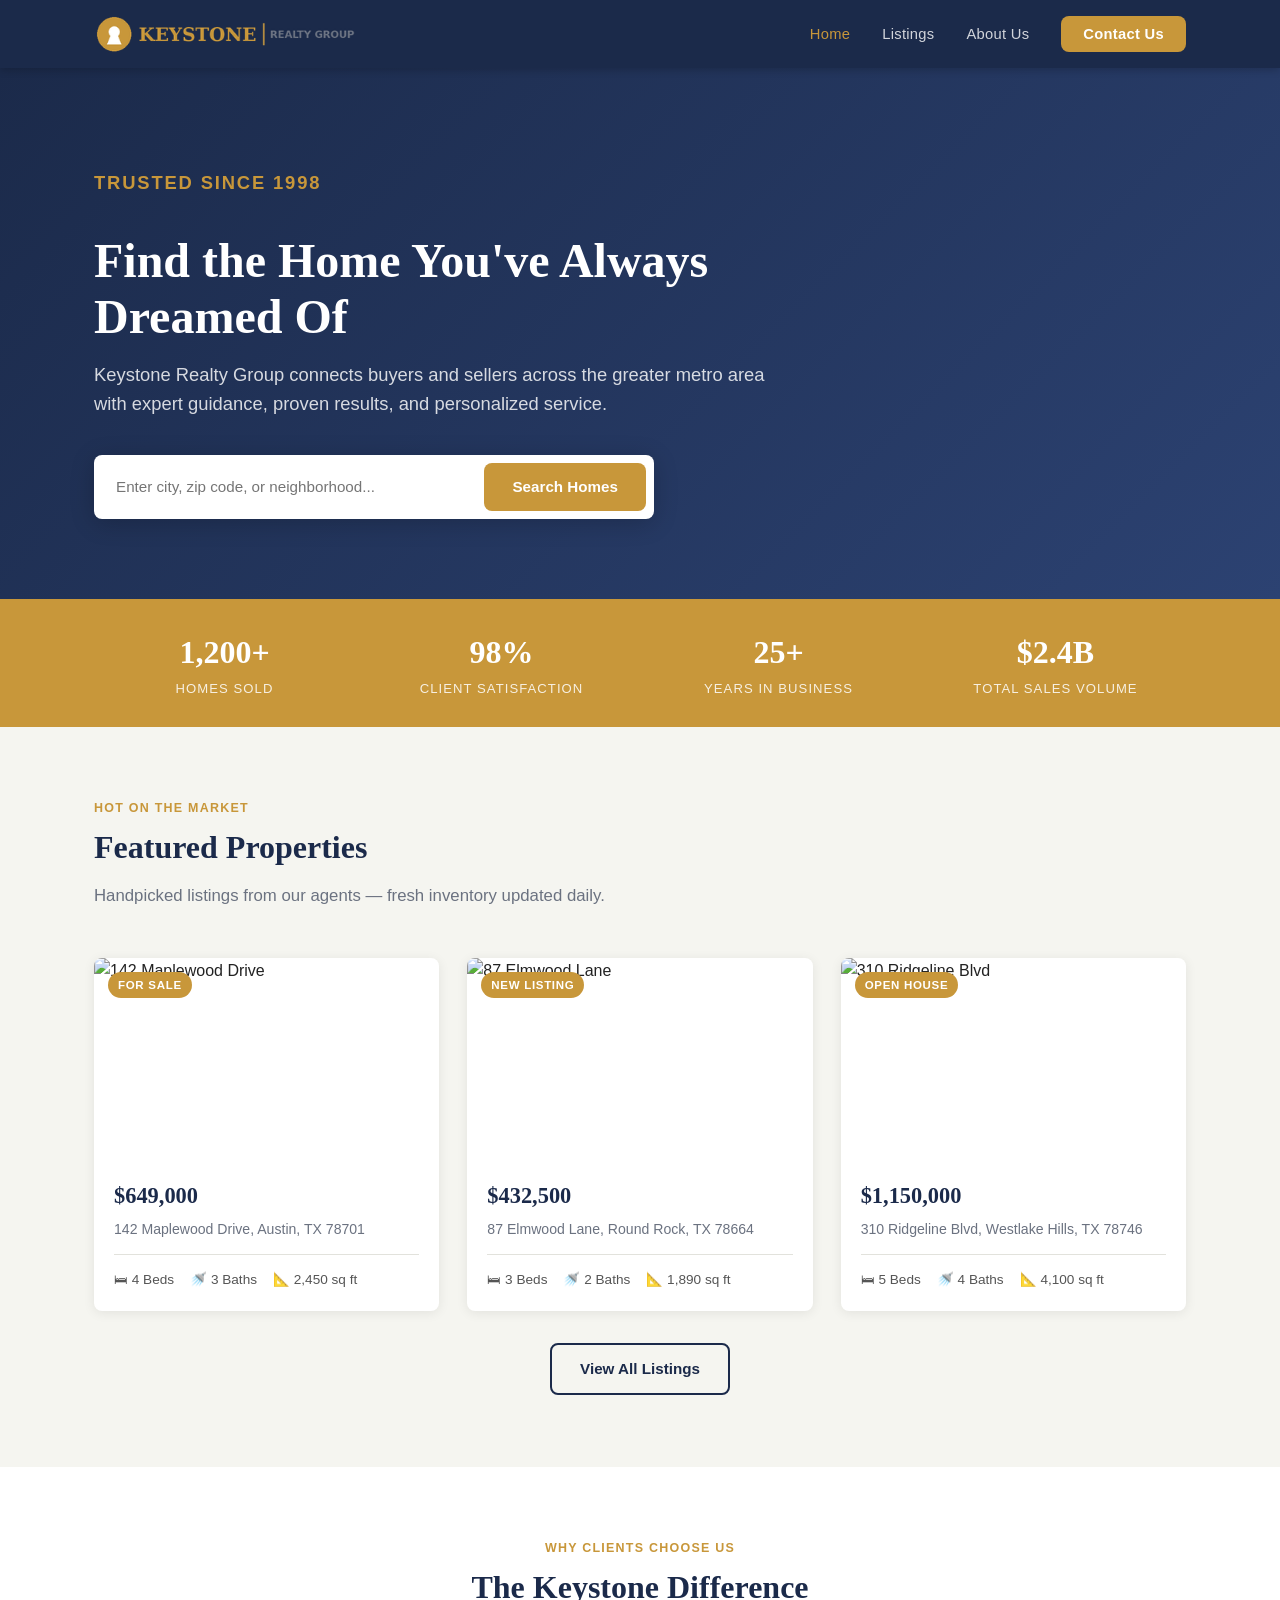
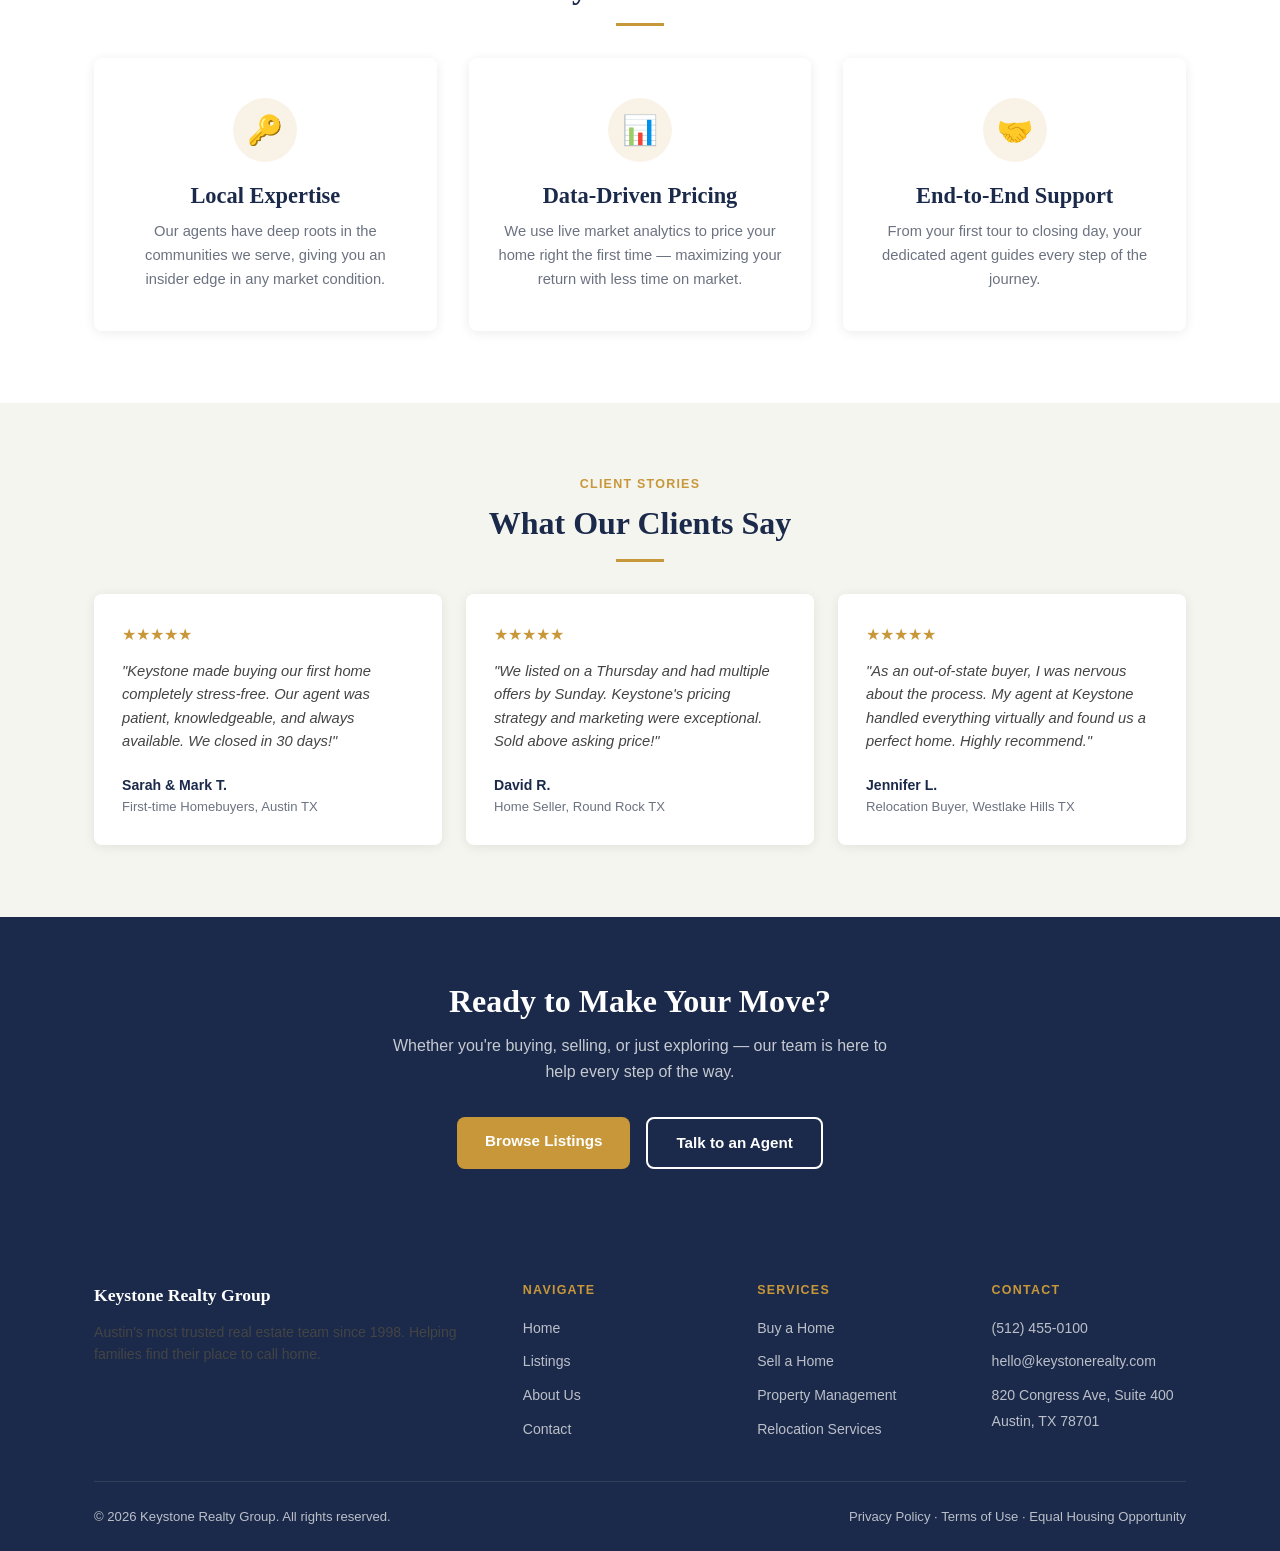
==== commit bfec9654: "Update index.html" ====
--- a/index.html
+++ b/index.html
@@ -3,409 +3,97 @@
 <head>
   <meta charset="UTF-8" />
   <meta name="viewport" content="width=device-width, initial-scale=1.0" />
-  <title>Property Listings — Keystone Realty Group</title>
+  <title>Keystone Realty Group — Find Your Perfect Home</title>
   <link rel="stylesheet" href="style.css" />
-  <script>
-    // Capture and clear any listing hash immediately — before the browser scrolls to it.
-    window._listingHash = window.location.hash;
-    if (/^#(listing|commercial)-\d+$/.test(window._listingHash)) {
-      history.replaceState(null, '', window.location.pathname + window.location.search);
-    }
-  </script>
   <style>
-    /* Listing-type tab switcher */
-    .listing-type-bar {
+    /* Hero */
+    .hero {
+      background: linear-gradient(135deg, #1B2A4A 0%, #2c4272 100%);
+      color: #fff;
+      padding: 100px 0 80px;
+      position: relative;
+      overflow: hidden;
+    }
+    .hero::before {
+      content: '';
+      position: absolute; inset: 0;
+      background: url('https://images.unsplash.com/photo-1564013799919-ab600027ffc6?w=1400&q=60') center/cover no-repeat;
+      opacity: 0.18;
+    }
+    .hero-content { position: relative; max-width: 680px; }
+    .hero h1 { color: #fff; font-size: 3rem; margin-bottom: 16px; line-height: 1.15; }
+    .hero p { color: rgba(255,255,255,0.82); font-size: 1.15rem; margin-bottom: 36px; }
+
+    .search-bar {
+      background: #fff;
+      border-radius: var(--radius);
+      padding: 8px;
+      display: flex;
+      gap: 8px;
+      max-width: 560px;
+      box-shadow: 0 4px 24px rgba(0,0,0,0.2);
+    }
+    .search-bar input {
+      flex: 1;
+      border: none;
+      outline: none;
+      font-size: 0.95rem;
+      padding: 10px 14px;
+      color: #222;
+      background: transparent;
+    }
+    .search-bar .btn { white-space: nowrap; }
+
+    /* Feature icons */
+    .features-grid {
+      display: grid;
+      grid-template-columns: repeat(3, 1fr);
+      gap: 32px;
+    }
+    .feature-card {
+      text-align: center;
+      padding: 40px 28px;
+      border-radius: var(--radius);
       background: var(--white);
-      border-bottom: 2px solid var(--border);
-    }
-    .ltype-tabs {
-      display: flex;
-      gap: 0;
-    }
-    .ltype-tab {
-      padding: 15px 32px;
-      font-size: 0.97rem;
-      font-weight: 700;
-      color: var(--gray);
-      background: none;
-      border: none;
-      border-bottom: 3px solid transparent;
-      margin-bottom: -2px;
-      cursor: pointer;
-      transition: all 0.15s;
-      letter-spacing: 0.01em;
-    }
-    .ltype-tab.active { color: var(--navy); border-bottom-color: var(--gold); }
-    .ltype-tab:hover:not(.active) { color: var(--navy); background: var(--light); }
-
-    /* Commercial card badge */
-    .listing-tag.commercial { background: rgba(99,78,166,0.12); color: #5b40b8; }
-
-    /* Filters */
-    .filter-bar {
-      background: var(--white);
-      border-bottom: 1px solid var(--border);
-      padding: 20px 0;
-      position: sticky;
-      top: 68px;
-      z-index: 90;
-      box-shadow: 0 2px 8px rgba(0,0,0,0.04);
-    }
-    .filter-row {
-      display: flex;
-      gap: 12px;
-      align-items: center;
-      flex-wrap: wrap;
-    }
-    .filter-row select,
-    .filter-row input {
-      padding: 9px 14px;
-      border: 1px solid var(--border);
-      border-radius: var(--radius);
-      font-size: 0.9rem;
-      color: #333;
-      background: var(--white);
-      cursor: pointer;
-    }
-    .filter-row .btn { padding: 9px 22px; font-size: 0.9rem; }
-    .filter-count {
-      margin-left: auto;
-      font-size: 0.88rem;
-      color: var(--gray);
-      white-space: nowrap;
-    }
-
-    /* Listings layout */
-    .listings-section { padding: 48px 0; background: var(--light); min-height: 60vh; }
-    .listings-header { display: flex; align-items: center; justify-content: space-between; margin-bottom: 32px; }
-    .listings-header h2 { font-size: 1.5rem; }
-
-    .sort-select {
-      padding: 8px 14px;
-      border: 1px solid var(--border);
-      border-radius: var(--radius);
-      font-size: 0.88rem;
-      color: #333;
-      background: var(--white);
-    }
-
-    .listing-card {
+      box-shadow: var(--shadow);
+    }
+    .feature-icon {
+      width: 64px; height: 64px;
+      background: rgba(200,151,58,0.12);
+      border-radius: 50%;
+      display: flex; align-items: center; justify-content: center;
+      font-size: 1.8rem;
+      margin: 0 auto 20px;
+    }
+    .feature-card h3 { margin-bottom: 10px; }
+    .feature-card p { font-size: 0.92rem; color: var(--gray); }
+
+    /* Testimonial */
+    .testimonial-grid {
+      display: grid;
+      grid-template-columns: repeat(3, 1fr);
+      gap: 24px;
+    }
+    .testimonial-card {
       background: var(--white);
       border-radius: var(--radius);
+      padding: 28px;
       box-shadow: var(--shadow);
-      overflow: hidden;
-      transition: transform 0.2s, box-shadow 0.2s;
-    }
-    .listing-card:hover {
-      transform: translateY(-4px);
-      box-shadow: 0 8px 24px rgba(0,0,0,0.12);
-    }
-    .listing-img {
-      width: 100%;
-      height: 210px;
-      overflow: hidden;
-    }
-    .listing-img img {
-      width: 100%;
-      height: 100%;
-      object-fit: cover;
-      display: block;
-      transition: transform 0.4s ease;
-    }
-    .listing-card:hover .listing-img img { transform: scale(1.04); }
-    .listing-body { padding: 20px; }
-    .listing-price { font-size: 1.5rem; font-weight: 700; color: var(--navy); font-family: var(--font); }
-    .listing-address { font-size: 0.88rem; color: var(--gray); margin: 4px 0 14px; }
-    .listing-desc { font-size: 0.88rem; color: #555; margin-bottom: 14px; line-height: 1.5; }
-    .listing-specs {
-      display: flex; gap: 14px; font-size: 0.84rem; color: #555;
-      padding-top: 14px; border-top: 1px solid var(--border);
-    }
-    .listing-tags { display: flex; gap: 8px; flex-wrap: wrap; margin-bottom: 12px; }
-    .listing-tag {
-      font-size: 0.72rem;
-      font-weight: 600;
-      padding: 3px 10px;
-      border-radius: 20px;
-      background: rgba(200,151,58,0.12);
-      color: var(--gold);
-      text-transform: uppercase;
-      letter-spacing: 0.05em;
-    }
-    .listing-tag.blue { background: rgba(27,42,74,0.1); color: var(--navy); }
-    .listing-tag.green { background: rgba(34,197,94,0.12); color: #16a34a; }
-
-    .listing-footer {
-      display: flex; align-items: center; justify-content: space-between;
-      padding: 14px 20px; border-top: 1px solid var(--border);
-    }
-    .listing-agent { font-size: 0.82rem; color: var(--gray); }
-    .listing-agent strong { color: var(--navy); }
-
-    /* Pagination */
-    .pagination {
-      display: flex; gap: 8px; justify-content: center; margin-top: 40px;
-    }
-    .page-btn {
-      width: 38px; height: 38px;
-      border: 1px solid var(--border);
-      border-radius: var(--radius);
-      display: flex; align-items: center; justify-content: center;
-      font-size: 0.88rem;
-      color: var(--navy);
-      cursor: pointer;
-      background: var(--white);
-      transition: all 0.15s;
-      text-decoration: none;
-    }
-    .page-btn.active { background: var(--navy); color: var(--white); border-color: var(--navy); }
-    .page-btn:hover:not(.active) { background: var(--light); text-decoration: none; }
-
-    /* Clickable card */
-    .listing-card { cursor: pointer; }
-
-    /* ── Modal Overlay ── */
-    .modal-overlay {
-      display: none;
-      position: fixed; inset: 0;
-      background: rgba(10,20,40,0.6);
-      z-index: 1000;
-      align-items: center;
-      justify-content: center;
-      padding: 24px;
-      backdrop-filter: blur(3px);
-    }
-    .modal-overlay.open { display: flex; }
-
-    .modal {
-      background: var(--white);
-      border-radius: 12px;
-      width: 100%;
-      max-width: 860px;
-      max-height: 90vh;
-      overflow-y: auto;
-      box-shadow: 0 24px 64px rgba(0,0,0,0.3);
-      animation: modalIn 0.22s ease;
-    }
-    @keyframes modalIn {
-      from { opacity: 0; transform: translateY(20px) scale(0.98); }
-      to   { opacity: 1; transform: translateY(0) scale(1); }
-    }
-
-    /* Modal image header */
-    .modal-img {
-      width: 100%;
-      height: 300px;
-      border-radius: 12px 12px 0 0;
-      position: relative;
-      overflow: hidden;
-      background-size: cover;
-      background-position: center;
-      background-color: #dde3ed;
-    }
-    .modal-img img {
-      width: 100%;
-      height: 100%;
-      object-fit: cover;
-      display: block;
-    }
-    .modal-close {
-      position: absolute;
-      top: 16px; right: 16px;
-      width: 36px; height: 36px;
-      background: rgba(0,0,0,0.45);
-      color: white;
-      border: none; border-radius: 50%;
-      font-size: 1.1rem;
-      cursor: pointer;
-      display: flex; align-items: center; justify-content: center;
-      line-height: 1;
-      transition: background 0.15s;
-    }
-    .modal-close:hover { background: rgba(0,0,0,0.7); }
-
-    .modal-badges {
-      position: absolute;
-      bottom: 16px; left: 16px;
-      display: flex; gap: 8px;
-    }
-    .modal-badge {
-      background: var(--gold);
-      color: white;
-      font-size: 0.72rem;
-      font-weight: 700;
-      padding: 4px 12px;
-      border-radius: 20px;
-      text-transform: uppercase;
-      letter-spacing: 0.06em;
-    }
-    .modal-badge.blue { background: var(--navy); }
-    .modal-badge.green { background: #16a34a; }
-
-    /* Modal body */
-    .modal-body { padding: 32px; }
-
-    .modal-header-row {
-      display: flex;
-      align-items: flex-start;
-      justify-content: space-between;
-      gap: 16px;
-      margin-bottom: 24px;
-    }
-    .modal-price {
-      font-size: 2rem;
-      font-weight: 700;
-      color: var(--navy);
-      font-family: var(--font);
-      line-height: 1.1;
-    }
-    .modal-address {
-      font-size: 0.92rem;
-      color: var(--gray);
-      margin-top: 4px;
-    }
-    .modal-mls {
-      font-size: 0.78rem;
-      color: #aaa;
-      margin-top: 2px;
-    }
-    .modal-save-btn {
-      background: var(--light);
-      border: 1px solid var(--border);
-      border-radius: var(--radius);
-      padding: 10px 18px;
-      font-size: 0.88rem;
-      font-weight: 600;
-      color: var(--navy);
-      cursor: pointer;
-      white-space: nowrap;
-      display: flex; align-items: center; gap: 6px;
-      transition: all 0.15s;
-    }
-    .modal-save-btn:hover { background: var(--navy); color: white; border-color: var(--navy); }
-
-    /* Specs row */
-    .modal-specs {
-      display: flex;
-      gap: 0;
-      background: var(--light);
-      border-radius: var(--radius);
-      overflow: hidden;
-      margin-bottom: 28px;
-    }
-    .modal-spec {
-      flex: 1;
+    }
+    .testimonial-stars { color: var(--gold); font-size: 1rem; margin-bottom: 12px; }
+    .testimonial-text { font-size: 0.92rem; color: #444; margin-bottom: 20px; font-style: italic; }
+    .testimonial-author { font-weight: 600; font-size: 0.88rem; color: var(--navy); }
+    .testimonial-role { font-size: 0.82rem; color: var(--gray); }
+
+    /* CTA Band */
+    .cta-band {
+      background: var(--navy);
+      padding: 64px 0;
       text-align: center;
-      padding: 16px 10px;
-      border-right: 1px solid var(--border);
-    }
-    .modal-spec:last-child { border-right: none; }
-    .modal-spec-val { font-size: 1.15rem; font-weight: 700; color: var(--navy); }
-    .modal-spec-label { font-size: 0.75rem; color: var(--gray); margin-top: 2px; text-transform: uppercase; letter-spacing: 0.05em; }
-
-    /* Tabs */
-    .modal-tabs {
-      display: flex;
-      gap: 0;
-      border-bottom: 2px solid var(--border);
-      margin-bottom: 24px;
-    }
-    .modal-tab {
-      padding: 10px 20px;
-      font-size: 0.88rem;
-      font-weight: 600;
-      color: var(--gray);
-      cursor: pointer;
-      border-bottom: 2px solid transparent;
-      margin-bottom: -2px;
-      transition: all 0.15s;
-    }
-    .modal-tab.active { color: var(--navy); border-bottom-color: var(--gold); }
-    .modal-tab:hover:not(.active) { color: var(--navy); }
-
-    .modal-tab-content { display: none; }
-    .modal-tab-content.active { display: block; }
-
-    /* Description tab */
-    .modal-desc { font-size: 0.95rem; color: #444; line-height: 1.7; margin-bottom: 24px; }
-
-    .modal-features-grid {
-      display: grid;
-      grid-template-columns: 1fr 1fr;
-      gap: 10px;
-    }
-    .modal-feature {
-      display: flex;
-      align-items: center;
-      gap: 8px;
-      font-size: 0.88rem;
-      color: #444;
-    }
-    .modal-feature::before {
-      content: '✓';
-      color: var(--gold);
-      font-weight: 700;
-      flex-shrink: 0;
-    }
-
-    /* Details tab */
-    .modal-details-grid {
-      display: grid;
-      grid-template-columns: 1fr 1fr;
-      gap: 0;
-      border: 1px solid var(--border);
-      border-radius: var(--radius);
-      overflow: hidden;
-    }
-    .modal-detail-row {
-      display: flex;
-      justify-content: space-between;
-      padding: 12px 16px;
-      border-bottom: 1px solid var(--border);
-      font-size: 0.88rem;
-    }
-    .modal-detail-row:nth-last-child(-n+2) { border-bottom: none; }
-    .modal-detail-label { color: var(--gray); }
-    .modal-detail-val { font-weight: 600; color: var(--navy); }
-
-    /* Agent tab */
-    .modal-agent-card {
-      display: flex;
-      gap: 20px;
-      align-items: flex-start;
-      padding: 20px;
-      background: var(--light);
-      border-radius: var(--radius);
-      margin-bottom: 20px;
-    }
-    .modal-agent-avatar {
-      width: 64px; height: 64px;
-      border-radius: 50%;
-      background: var(--white);
-      display: flex; align-items: center; justify-content: center;
-      font-size: 2rem;
-      flex-shrink: 0;
-      box-shadow: var(--shadow);
-    }
-    .modal-agent-name { font-weight: 700; color: var(--navy); font-size: 1.05rem; }
-    .modal-agent-title { font-size: 0.8rem; color: var(--gold); font-weight: 600; text-transform: uppercase; letter-spacing: 0.05em; margin: 3px 0 8px; }
-    .modal-agent-bio { font-size: 0.88rem; color: #555; line-height: 1.5; }
-    
-    .modal-agent-email { font-size: 0.9rem; color: var(--gray); margin-top: 6px; }
-    .modal-agent-email a:hover { text-decoration: underline; }
-
-    .modal-agent-phone { font-size: 0.88rem; color: var(--navy); font-weight: 600; margin-top: 10px; }
-
-    /* CTA footer */
-    .modal-cta {
-      display: flex;
-      gap: 12px;
-      padding: 24px 32px;
-      border-top: 1px solid var(--border);
-      background: var(--light);
-      border-radius: 0 0 12px 12px;
-    }
-    .modal-cta .btn { flex: 1; text-align: center; }
+    }
+    .cta-band h2 { color: var(--white); margin-bottom: 12px; }
+    .cta-band p { color: rgba(255,255,255,0.75); margin-bottom: 32px; max-width: 500px; margin-left: auto; margin-right: auto; }
+    .cta-buttons { display: flex; gap: 16px; justify-content: center; flex-wrap: wrap; }
   </style>
 </head>
 <body>
@@ -417,144 +105,180 @@
       <img src="krg-logo-nav.png" alt="Keystone Realty Group" height="48" style="display:block;" />
     </a>
     <ul class="nav-links">
-      <li><a href="index.html">Home</a></li>
-      <li><a href="listings.html" class="active">Listings</a></li>
+      <li><a href="index.html" class="active">Home</a></li>
+      <li><a href="listings.html">Listings</a></li>
       <li><a href="about.html">About Us</a></li>
       <li><a href="contact.html" class="nav-cta">Contact Us</a></li>
     </ul>
   </div>
 </nav>
 
-<!-- Page Hero -->
-<div class="page-hero">
-  <div class="container">
-    <h1>Property Listings</h1>
-    <p>Browse available homes across Austin and the greater metro area.</p>
+<!-- Hero -->
+<section class="hero">
+  <div class="container">
+    <div class="hero-content">
+      <p class="section-label" style="color: var(--gold);">Trusted Since 1998</p>
+      <h1>Find the Home You've Always Dreamed Of</h1>
+      <p>Keystone Realty Group connects buyers and sellers across the greater metro area with expert guidance, proven results, and personalized service.</p>
+      <div class="search-bar">
+        <input type="text" placeholder="Enter city, zip code, or neighborhood..." />
+        <a href="listings.html" class="btn btn-primary">Search Homes</a>
+      </div>
+    </div>
+  </div>
+</section>
+
+<!-- Stats Bar -->
+<div class="stats-bar">
+  <div class="container">
+    <div class="stats-grid">
+      <div>
+        <div class="stat-number">1,200+</div>
+        <div class="stat-label">Homes Sold</div>
+      </div>
+      <div>
+        <div class="stat-number">98%</div>
+        <div class="stat-label">Client Satisfaction</div>
+      </div>
+      <div>
+        <div class="stat-number">25+</div>
+        <div class="stat-label">Years in Business</div>
+      </div>
+      <div>
+        <div class="stat-number">$2.4B</div>
+        <div class="stat-label">Total Sales Volume</div>
+      </div>
+    </div>
   </div>
 </div>
 
-<!-- Listing Type Tabs -->
-<div class="listing-type-bar">
-  <div class="container">
-    <div class="ltype-tabs">
-      <button class="ltype-tab active" data-mode="residential">🏠 Residential</button>
-      <button class="ltype-tab" data-mode="commercial">🏢 Commercial</button>
-    </div>
-  </div>
-</div>
-
-<!-- Filter Bar -->
-<div class="filter-bar">
-  <div class="container">
-    <div class="filter-row">
-      <select><option>All Types</option><option>Single Family</option><option>Condo</option><option>Townhouse</option><option>Land</option></select>
-      <select><option>Any Price</option><option>Under $300K</option><option>$300K–$500K</option><option>$500K–$800K</option><option>$800K+</option></select>
-      <select><option>Any Beds</option><option>1+ Beds</option><option>2+ Beds</option><option>3+ Beds</option><option>4+ Beds</option></select>
-      <select><option>Any Baths</option><option>1+</option><option>2+</option><option>3+</option></select>
-      <input type="text" placeholder="Zip or neighborhood" style="width:180px;" />
-      <a href="#" class="btn btn-primary">Search</a>
-      <span class="filter-count" id="filter-count">Showing <strong>1–6</strong> of 24 results</span>
-    </div>
-  </div>
-</div>
-
-<!-- Listings Grid -->
-<section class="listings-section" id="listings-section">
-  <div class="container">
-    <div class="listings-header">
-      <h2 id="listings-count">24 Homes Available</h2>
-      <select class="sort-select" id="sort-select">
-        <option>Sort: Newest First</option>
-        <option>Price: Low to High</option>
-        <option>Price: High to Low</option>
-        <option>Most Popular</option>
-      </select>
-    </div>
-
-    <div class="card-grid" id="card-grid"></div>
-
-    <div class="pagination" id="pagination"></div>
+<!-- Featured Listings -->
+<section class="bg-light">
+  <div class="container">
+    <p class="section-label">Hot on the Market</p>
+    <h2 class="section-title">Featured Properties</h2>
+    <p class="section-subtitle">Handpicked listings from our agents — fresh inventory updated daily.</p>
+    <div class="card-grid">
+
+      <a href="listings.html#listing-1" class="property-card" style="text-decoration:none;color:inherit;display:block;">
+        <div class="card-img-wrap">
+          <img src="https://images.unsplash.com/photo-1568605114967-8130f3a36994?w=600&q=80" alt="142 Maplewood Drive" style="width:100%;height:100%;object-fit:cover;display:block;" />
+          <span class="card-badge">For Sale</span>
+        </div>
+        <div class="card-body">
+          <div class="card-price">$649,000</div>
+          <div class="card-address">142 Maplewood Drive, Austin, TX 78701</div>
+          <div class="card-specs">
+            <span class="card-spec">🛏 4 Beds</span>
+            <span class="card-spec">🚿 3 Baths</span>
+            <span class="card-spec">📐 2,450 sq ft</span>
+          </div>
+        </div>
+      </a>
+
+      <a href="listings.html#listing-2" class="property-card" style="text-decoration:none;color:inherit;display:block;">
+        <div class="card-img-wrap">
+          <img src="https://images.unsplash.com/photo-1570129477492-45c003edd2be?w=600&q=80" alt="87 Elmwood Lane" style="width:100%;height:100%;object-fit:cover;display:block;" />
+          <span class="card-badge">New Listing</span>
+        </div>
+        <div class="card-body">
+          <div class="card-price">$432,500</div>
+          <div class="card-address">87 Elmwood Lane, Round Rock, TX 78664</div>
+          <div class="card-specs">
+            <span class="card-spec">🛏 3 Beds</span>
+            <span class="card-spec">🚿 2 Baths</span>
+            <span class="card-spec">📐 1,890 sq ft</span>
+          </div>
+        </div>
+      </a>
+
+      <a href="listings.html#listing-3" class="property-card" style="text-decoration:none;color:inherit;display:block;">
+        <div class="card-img-wrap">
+          <img src="https://images.unsplash.com/photo-1613977257363-707ba9348227?w=600&q=80" alt="310 Ridgeline Blvd" style="width:100%;height:100%;object-fit:cover;display:block;" />
+          <span class="card-badge">Open House</span>
+        </div>
+        <div class="card-body">
+          <div class="card-price">$1,150,000</div>
+          <div class="card-address">310 Ridgeline Blvd, Westlake Hills, TX 78746</div>
+          <div class="card-specs">
+            <span class="card-spec">🛏 5 Beds</span>
+            <span class="card-spec">🚿 4 Baths</span>
+            <span class="card-spec">📐 4,100 sq ft</span>
+          </div>
+        </div>
+      </a>
+
+    </div>
+    <div class="text-center mt-8">
+      <a href="listings.html" class="btn btn-outline">View All Listings</a>
+    </div>
   </div>
 </section>
 
-<!-- ══════════════════════════════════════
-     PROPERTY DETAIL MODAL
-══════════════════════════════════════ -->
-<div class="modal-overlay" id="listingModal" role="dialog" aria-modal="true">
-  <div class="modal">
-
-    <!-- Image header -->
-    <div class="modal-img" id="modal-img">
-      <button class="modal-close" id="modalClose" aria-label="Close">✕</button>
-      <div class="modal-badges" id="modal-badges"></div>
-    </div>
-
-    <!-- Body -->
-    <div class="modal-body">
-
-      <!-- Price + address -->
-      <div class="modal-header-row">
-        <div>
-          <div class="modal-price" id="modal-price"></div>
-          <div class="modal-address" id="modal-address"></div>
-          <div class="modal-mls" id="modal-mls"></div>
-        </div>
-        <div style="display:flex;gap:8px;">
-          <button class="modal-save-btn" id="modal-save">♡ Save</button>
-          <button class="modal-save-btn" id="modal-share">🔗 Share</button>
-        </div>
-      </div>
-
-      <!-- Quick specs -->
-      <div class="modal-specs">
-        <div class="modal-spec"><div class="modal-spec-val" id="ms-beds"></div><div class="modal-spec-label" id="ms-beds-lbl">Bedrooms</div></div>
-        <div class="modal-spec"><div class="modal-spec-val" id="ms-baths"></div><div class="modal-spec-label" id="ms-baths-lbl">Bathrooms</div></div>
-        <div class="modal-spec"><div class="modal-spec-val" id="ms-sqft"></div><div class="modal-spec-label" id="ms-sqft-lbl">Sq Ft</div></div>
-        <div class="modal-spec"><div class="modal-spec-val" id="ms-garage"></div><div class="modal-spec-label" id="ms-garage-lbl">Garage</div></div>
-        <div class="modal-spec"><div class="modal-spec-val" id="ms-lot"></div><div class="modal-spec-label" id="ms-lot-lbl">Lot Size</div></div>
-      </div>
-
-      <!-- Tabs -->
-      <div class="modal-tabs">
-        <div class="modal-tab active" data-tab="overview">Overview</div>
-        <div class="modal-tab" data-tab="details">Property Details</div>
-        <div class="modal-tab" data-tab="agent">Agent Info</div>
-      </div>
-
-      <!-- Tab: Overview -->
-      <div class="modal-tab-content active" id="tab-overview">
-        <p class="modal-desc" id="modal-desc"></p>
-        <h4 style="margin-bottom:14px; color:var(--navy);">Features & Amenities</h4>
-        <div class="modal-features-grid" id="modal-features"></div>
-      </div>
-
-      <!-- Tab: Property Details -->
-      <div class="modal-tab-content" id="tab-details">
-        <div class="modal-details-grid" id="modal-details"></div>
-      </div>
-
-      <!-- Tab: Agent Info -->
-      <div class="modal-tab-content" id="tab-agent">
-        <div class="modal-agent-card">
-          <div class="modal-agent-avatar" id="modal-agent-avatar"></div>
-          <div>
-            <div class="modal-agent-name" id="modal-agent-name"></div>
-            <div class="modal-agent-title" id="modal-agent-title"></div>
-            <div class="modal-agent-bio" id="modal-agent-bio"></div>
-            <div class="modal-agent-phone" id="modal-agent-phone"></div>
-            <div class="modal-agent-email" id="modal-agent-email"></div>
-          </div>
-        </div>
-      </div>
-
-    </div>
-
-    <!-- CTA footer -->
-    <div class="modal-cta">
-      <a href="contact.html" class="btn btn-primary">Schedule a Tour</a>
-      <a href="contact.html" class="btn btn-outline">Contact Agent</a>
-    </div>
-
+<!-- Why Keystone -->
+<section>
+  <div class="container">
+    <p class="section-label text-center">Why Clients Choose Us</p>
+    <h2 class="section-title text-center">The Keystone Difference</h2>
+    <div class="divider"></div>
+    <div class="features-grid">
+      <div class="feature-card">
+        <div class="feature-icon">🔑</div>
+        <h3>Local Expertise</h3>
+        <p>Our agents have deep roots in the communities we serve, giving you an insider edge in any market condition.</p>
+      </div>
+      <div class="feature-card">
+        <div class="feature-icon">📊</div>
+        <h3>Data-Driven Pricing</h3>
+        <p>We use live market analytics to price your home right the first time — maximizing your return with less time on market.</p>
+      </div>
+      <div class="feature-card">
+        <div class="feature-icon">🤝</div>
+        <h3>End-to-End Support</h3>
+        <p>From your first tour to closing day, your dedicated agent guides every step of the journey.</p>
+      </div>
+    </div>
+  </div>
+</section>
+
+<!-- Testimonials -->
+<section class="bg-light">
+  <div class="container">
+    <p class="section-label text-center">Client Stories</p>
+    <h2 class="section-title text-center">What Our Clients Say</h2>
+    <div class="divider"></div>
+    <div class="testimonial-grid">
+      <div class="testimonial-card">
+        <div class="testimonial-stars">★★★★★</div>
+        <p class="testimonial-text">"Keystone made buying our first home completely stress-free. Our agent was patient, knowledgeable, and always available. We closed in 30 days!"</p>
+        <div class="testimonial-author">Sarah & Mark T.</div>
+        <div class="testimonial-role">First-time Homebuyers, Austin TX</div>
+      </div>
+      <div class="testimonial-card">
+        <div class="testimonial-stars">★★★★★</div>
+        <p class="testimonial-text">"We listed on a Thursday and had multiple offers by Sunday. Keystone's pricing strategy and marketing were exceptional. Sold above asking price!"</p>
+        <div class="testimonial-author">David R.</div>
+        <div class="testimonial-role">Home Seller, Round Rock TX</div>
+      </div>
+      <div class="testimonial-card">
+        <div class="testimonial-stars">★★★★★</div>
+        <p class="testimonial-text">"As an out-of-state buyer, I was nervous about the process. My agent at Keystone handled everything virtually and found us a perfect home. Highly recommend."</p>
+        <div class="testimonial-author">Jennifer L.</div>
+        <div class="testimonial-role">Relocation Buyer, Westlake Hills TX</div>
+      </div>
+    </div>
+  </div>
+</section>
+
+<!-- CTA Band -->
+<div class="cta-band">
+  <div class="container">
+    <h2>Ready to Make Your Move?</h2>
+    <p>Whether you're buying, selling, or just exploring — our team is here to help every step of the way.</p>
+    <div class="cta-buttons">
+      <a href="listings.html" class="btn btn-primary">Browse Listings</a>
+      <a href="contact.html" class="btn btn-outline-white">Talk to an Agent</a>
+    </div>
   </div>
 </div>
 
@@ -600,4106 +324,6 @@
   </div>
 </footer>
 
-<script>
-// ── Property Data ──────────────────────────────────────────
-const listings = [
-  {
-    "id": 1,
-    "price": "$631,787",
-    "address": "9648 Sunset Ridge Rd, Round Rock, TX 78664",
-    "mls": "MLS# ATX-2026-05914",
-    "img": "images/listings/01-9648-sunset-ridge-rd.jpg",
-    "badges": [
-      {
-        "label": "For Purchase",
-        "cls": ""
-      },
-      {
-        "label": "Open House Sat 1–4pm",
-        "cls": "blue"
-      }
-    ],
-    "beds": 3,
-    "baths": 4,
-    "sqft": "2,726",
-    "garage": "2-Car",
-    "lot": "0.19 ac",
-    "desc": "Stunning single family home nestled in a quiet neighborhood with mature oak trees. Recently updated kitchen with quartz countertops and stainless steel appliances. Master suite features a spa-like bath.",
-    "features": [
-      "Covered back patio",
-      "Smart home pre-wired",
-      "Sprinkler system",
-      "Updated chef's kitchen",
-      "Hardwood floors throughout",
-      "2-car garage",
-      "Corner lot",
-      "Cul-de-sac street"
-    ],
-    "details": [
-      {
-        "label": "Property Type",
-        "val": "Single Family Home"
-      },
-      {
-        "label": "Year Built",
-        "val": "1980"
-      },
-      {
-        "label": "Lot Size",
-        "val": "0.19 ac"
-      },
-      {
-        "label": "HOA Fee",
-        "val": "$150/mo"
-      },
-      {
-        "label": "Annual Taxes",
-        "val": "$11,400"
-      },
-      {
-        "label": "Cooling",
-        "val": "Mini-Split"
-      },
-      {
-        "label": "Heating",
-        "val": "Central Electric"
-      },
-      {
-        "label": "Parking",
-        "val": "2-Car Garage"
-      }
-    ],
-    "agent": {
-      "name": "Lisa Barlow",
-      "title": "Buyer's Specialist",
-      "avatar": "👩‍💼",
-      "bio": "Buyer's specialist guiding clients with patience and clarity. Expertise in South Austin, Travis Heights, and SoCo neighborhoods.",
-      "phone": "(512) 455-0104",
-      "email": "trevor.l+sales2@zohotest.com"
-    }
-  },
-  {
-    "id": 2,
-    "price": "$455,514",
-    "address": "9364 Oltorf St #1391, Round Rock, TX 78681",
-    "mls": "MLS# ATX-2026-83238",
-    "img": "images/listings/02-9364-oltorf-st-1391.jpg",
-    "badges": [
-      {
-        "label": "For Purchase",
-        "cls": ""
-      },
-      {
-        "label": "Condo",
-        "cls": "blue"
-      }
-    ],
-    "beds": 3,
-    "baths": 2,
-    "sqft": "1,101",
-    "garage": "1-Car",
-    "lot": "N/A",
-    "desc": "Gorgeous condo offering an open-concept floor plan with soaring ceilings. Gourmet kitchen flows into a spacious living area. Large backyard with covered patio, perfect for entertaining.",
-    "features": [
-      "Private balcony",
-      "Guest suite available",
-      "In-unit washer/dryer",
-      "Walk score 95+",
-      "Floor-to-ceiling windows",
-      "Covered parking",
-      "Secured building entry",
-      "Fitness center"
-    ],
-    "details": [
-      {
-        "label": "Property Type",
-        "val": "Condo"
-      },
-      {
-        "label": "Year Built",
-        "val": "1988"
-      },
-      {
-        "label": "Lot Size",
-        "val": "N/A"
-      },
-      {
-        "label": "HOA Fee",
-        "val": "$300/mo"
-      },
-      {
-        "label": "Annual Taxes",
-        "val": "$10,700"
-      },
-      {
-        "label": "Cooling",
-        "val": "Window Units"
-      },
-      {
-        "label": "Heating",
-        "val": "Heat Pump"
-      },
-      {
-        "label": "Parking",
-        "val": "1-Car Garage"
-      }
-    ],
-    "agent": {
-      "name": "Lisa Barlow",
-      "title": "Buyer's Specialist",
-      "avatar": "👩‍💼",
-      "bio": "Buyer's specialist guiding clients with patience and clarity. Expertise in South Austin, Travis Heights, and SoCo neighborhoods.",
-      "phone": "(512) 455-0104",
-      "email": "trevor.l+sales2@zohotest.com"
-    }
-  },
-  {
-    "id": 3,
-    "price": "$340,707",
-    "address": "6967 Slaughter Ln, Austin, TX 78704",
-    "mls": "MLS# ATX-2026-75830",
-    "img": "images/listings/03-6967-slaughter-ln.jpg",
-    "badges": [
-      {
-        "label": "For Purchase",
-        "cls": ""
-      },
-      {
-        "label": "Price Reduced",
-        "cls": "green"
-      }
-    ],
-    "beds": 2,
-    "baths": 2,
-    "sqft": "1,878",
-    "garage": "1-Car",
-    "lot": "0.11 ac",
-    "desc": "Charming townhouse in one of Austin's most sought-after neighborhoods. Original hardwood floors, updated bathrooms, and an expansive deck overlooking the greenbelt.",
-    "features": [
-      "Rooftop deck with city views",
-      "Dog park nearby",
-      "Close to dining & shops",
-      "Private ground-floor patio",
-      "Gated community",
-      "Epoxy garage floor",
-      "Community pool",
-      "No lawn maintenance"
-    ],
-    "details": [
-      {
-        "label": "Property Type",
-        "val": "Townhouse"
-      },
-      {
-        "label": "Year Built",
-        "val": "2007"
-      },
-      {
-        "label": "Lot Size",
-        "val": "0.11 ac"
-      },
-      {
-        "label": "HOA Fee",
-        "val": "$250/mo"
-      },
-      {
-        "label": "Annual Taxes",
-        "val": "$7,500"
-      },
-      {
-        "label": "Cooling",
-        "val": "Central Air"
-      },
-      {
-        "label": "Heating",
-        "val": "Radiant"
-      },
-      {
-        "label": "Parking",
-        "val": "1-Car Garage"
-      }
-    ],
-    "agent": {
-      "name": "Clark Kent",
-      "title": "Sales Manager",
-      "avatar": "👨‍💼",
-      "bio": "Sales manager and Certified Negotiation Expert with a background in finance. Helps buyers compete in fast-moving markets.",
-      "phone": "(512) 455-0102",
-      "email": "trevor.l+salesmanager@zohotest.com"
-    }
-  },
-  {
-    "id": 4,
-    "price": "$314,025",
-    "address": "9074 Barton Creek Blvd, Austin, TX 78702",
-    "mls": "MLS# ATX-2026-82134",
-    "img": "images/listings/04-9074-barton-creek-blvd.jpg",
-    "badges": [
-      {
-        "label": "For Purchase",
-        "cls": ""
-      }
-    ],
-    "beds": 4,
-    "baths": 2,
-    "sqft": "1,242",
-    "garage": "2-Car",
-    "lot": "0.06 ac",
-    "desc": "Move-in ready townhouse with fresh paint and new carpet throughout. Modern kitchen with island seating and walk-in pantry. Minutes from top-rated schools and shopping.",
-    "features": [
-      "Community pool",
-      "Lock-and-leave lifestyle",
-      "Private ground-floor patio",
-      "Epoxy garage floor",
-      "Dog park nearby",
-      "Gated community",
-      "Close to dining & shops",
-      "Rooftop deck with city views"
-    ],
-    "details": [
-      {
-        "label": "Property Type",
-        "val": "Townhouse"
-      },
-      {
-        "label": "Year Built",
-        "val": "1992"
-      },
-      {
-        "label": "Lot Size",
-        "val": "0.06 ac"
-      },
-      {
-        "label": "HOA Fee",
-        "val": "$225/mo"
-      },
-      {
-        "label": "Annual Taxes",
-        "val": "$7,800"
-      },
-      {
-        "label": "Cooling",
-        "val": "Window Units"
-      },
-      {
-        "label": "Heating",
-        "val": "Radiant"
-      },
-      {
-        "label": "Parking",
-        "val": "2-Car Garage"
-      }
-    ],
-    "agent": {
-      "name": "Clark Kent",
-      "title": "Sales Manager",
-      "avatar": "👨‍💼",
-      "bio": "Sales manager and Certified Negotiation Expert with a background in finance. Helps buyers compete in fast-moving markets.",
-      "phone": "(512) 455-0102",
-      "email": "trevor.l+salesmanager@zohotest.com"
-    }
-  },
-  {
-    "id": 5,
-    "price": "$571,364",
-    "address": "5011 Cedar Hollow Rd #1531, Austin, TX 78746",
-    "mls": "MLS# ATX-2026-32994",
-    "img": "images/listings/05-5011-cedar-hollow-rd-1531.jpg",
-    "badges": [
-      {
-        "label": "For Purchase",
-        "cls": ""
-      },
-      {
-        "label": "Condo",
-        "cls": "blue"
-      }
-    ],
-    "beds": 2,
-    "baths": 2,
-    "sqft": "1,079",
-    "garage": "1-Car",
-    "lot": "N/A",
-    "desc": "Luxurious condo with custom finishes at every turn. Chef's kitchen with commercial-grade appliances. Primary suite with sitting area, two walk-in closets, and a resort-style bath.",
-    "features": [
-      "Walk score 95+",
-      "Concierge services",
-      "Private balcony",
-      "Guest suite available",
-      "Rooftop terrace",
-      "Secured building entry",
-      "Covered parking",
-      "In-unit washer/dryer"
-    ],
-    "details": [
-      {
-        "label": "Property Type",
-        "val": "Condo"
-      },
-      {
-        "label": "Year Built",
-        "val": "2024"
-      },
-      {
-        "label": "Lot Size",
-        "val": "N/A"
-      },
-      {
-        "label": "HOA Fee",
-        "val": "$350/mo"
-      },
-      {
-        "label": "Annual Taxes",
-        "val": "$11,400"
-      },
-      {
-        "label": "Cooling",
-        "val": "None"
-      },
-      {
-        "label": "Heating",
-        "val": "Radiant"
-      },
-      {
-        "label": "Parking",
-        "val": "1-Car Garage"
-      }
-    ],
-    "agent": {
-      "name": "Clark Kent",
-      "title": "Sales Manager",
-      "avatar": "👨‍💼",
-      "bio": "Sales manager and Certified Negotiation Expert with a background in finance. Helps buyers compete in fast-moving markets.",
-      "phone": "(512) 455-0102",
-      "email": "trevor.l+salesmanager@zohotest.com"
-    }
-  },
-  {
-    "id": 6,
-    "price": "$455,388",
-    "address": "1299 Oltorf St, Lakeway, TX 78734",
-    "mls": "MLS# ATX-2026-22621",
-    "img": "images/listings/06-1299-oltorf-st.jpg",
-    "badges": [
-      {
-        "label": "For Purchase",
-        "cls": ""
-      },
-      {
-        "label": "Townhouse",
-        "cls": "blue"
-      }
-    ],
-    "beds": 2,
-    "baths": 2,
-    "sqft": "1,165",
-    "garage": "1-Car",
-    "lot": "0.06 ac",
-    "desc": "Light-filled townhouse with floor-to-ceiling windows and an enviable location. Open kitchen with breakfast bar, generous storage, and premium finishes throughout.",
-    "features": [
-      "Close to dining & shops",
-      "Epoxy garage floor",
-      "Gated community",
-      "Lock-and-leave lifestyle",
-      "Built-in shelving",
-      "No lawn maintenance",
-      "Dog park nearby",
-      "Community pool"
-    ],
-    "details": [
-      {
-        "label": "Property Type",
-        "val": "Townhouse"
-      },
-      {
-        "label": "Year Built",
-        "val": "2023"
-      },
-      {
-        "label": "Lot Size",
-        "val": "0.06 ac"
-      },
-      {
-        "label": "HOA Fee",
-        "val": "$225/mo"
-      },
-      {
-        "label": "Annual Taxes",
-        "val": "$9,300"
-      },
-      {
-        "label": "Cooling",
-        "val": "None"
-      },
-      {
-        "label": "Heating",
-        "val": "Radiant"
-      },
-      {
-        "label": "Parking",
-        "val": "1-Car Garage"
-      }
-    ],
-    "agent": {
-      "name": "Clark Kent",
-      "title": "Sales Manager",
-      "avatar": "👨‍💼",
-      "bio": "Sales manager and Certified Negotiation Expert with a background in finance. Helps buyers compete in fast-moving markets.",
-      "phone": "(512) 455-0102",
-      "email": "trevor.l+salesmanager@zohotest.com"
-    }
-  },
-  {
-    "id": 7,
-    "price": "$572,579",
-    "address": "5837 Chestnut Ave, Buda, TX 78610",
-    "mls": "MLS# ATX-2026-77008",
-    "img": "images/listings/07-5837-chestnut-ave.jpg",
-    "badges": [
-      {
-        "label": "For Purchase",
-        "cls": ""
-      }
-    ],
-    "beds": 2,
-    "baths": 2,
-    "sqft": "2,249",
-    "garage": "1-Car",
-    "lot": "0.1 ac",
-    "desc": "Beautifully maintained townhouse on a premium lot with hill country views. Updated HVAC, roof, and plumbing. Low-maintenance yard with drought-tolerant landscaping.",
-    "features": [
-      "Lock-and-leave lifestyle",
-      "Gated community",
-      "Dog park nearby",
-      "Rooftop deck with city views",
-      "Built-in shelving",
-      "Community pool",
-      "Close to dining & shops",
-      "Private ground-floor patio"
-    ],
-    "details": [
-      {
-        "label": "Property Type",
-        "val": "Townhouse"
-      },
-      {
-        "label": "Year Built",
-        "val": "2001"
-      },
-      {
-        "label": "Lot Size",
-        "val": "0.1 ac"
-      },
-      {
-        "label": "HOA Fee",
-        "val": "$150/mo"
-      },
-      {
-        "label": "Annual Taxes",
-        "val": "$11,300"
-      },
-      {
-        "label": "Cooling",
-        "val": "None"
-      },
-      {
-        "label": "Heating",
-        "val": "Central Electric"
-      },
-      {
-        "label": "Parking",
-        "val": "1-Car Garage"
-      }
-    ],
-    "agent": {
-      "name": "Clark Kent",
-      "title": "Sales Manager",
-      "avatar": "👨‍💼",
-      "bio": "Sales manager and Certified Negotiation Expert with a background in finance. Helps buyers compete in fast-moving markets.",
-      "phone": "(512) 455-0102",
-      "email": "trevor.l+salesmanager@zohotest.com"
-    }
-  },
-  {
-    "id": 8,
-    "price": "$817,666",
-    "address": "9569 Greystone Rd, Kyle, TX 78640",
-    "mls": "MLS# ATX-2026-38302",
-    "img": "images/listings/08-9569-greystone-rd.jpg",
-    "badges": [
-      {
-        "label": "For Purchase",
-        "cls": ""
-      },
-      {
-        "label": "Price Reduced",
-        "cls": "green"
-      }
-    ],
-    "beds": 3,
-    "baths": 4,
-    "sqft": "2,255",
-    "garage": "1-Car",
-    "lot": "0.3 ac",
-    "desc": "Contemporary single family home blending modern design with comfortable living. Polished concrete floors, exposed beams, and a chef's kitchen with waterfall island. Walking distance to parks and trails.",
-    "features": [
-      "Hardwood floors throughout",
-      "Cul-de-sac street",
-      "Walk-in master closet",
-      "Community pool nearby",
-      "New roof (2024)",
-      "Updated chef's kitchen",
-      "Fresh interior paint",
-      "Dual-zone HVAC"
-    ],
-    "details": [
-      {
-        "label": "Property Type",
-        "val": "Single Family Home"
-      },
-      {
-        "label": "Year Built",
-        "val": "2013"
-      },
-      {
-        "label": "Lot Size",
-        "val": "0.3 ac"
-      },
-      {
-        "label": "HOA Fee",
-        "val": "None"
-      },
-      {
-        "label": "Annual Taxes",
-        "val": "$20,300"
-      },
-      {
-        "label": "Cooling",
-        "val": "Central Air"
-      },
-      {
-        "label": "Heating",
-        "val": "Central Gas"
-      },
-      {
-        "label": "Parking",
-        "val": "1-Car Garage"
-      }
-    ],
-    "agent": {
-      "name": "Trevor Lujan",
-      "title": "Founding Partner",
-      "avatar": "👨‍💼",
-      "bio": "Founding partner with 18 years in Austin real estate. Specializes in luxury homes and relocation clients. Top producer 10 years running.",
-      "phone": "(512) 455-0101",
-      "email": "trevor.l+testaccount@zohotest.com"
-    }
-  },
-  {
-    "id": 9,
-    "price": "$372,920",
-    "address": "1065 Lake Travis Dr, Pflugerville, TX 78660",
-    "mls": "MLS# ATX-2026-17952",
-    "img": "images/listings/09-1065-lake-travis-dr.jpg",
-    "badges": [
-      {
-        "label": "For Purchase",
-        "cls": ""
-      },
-      {
-        "label": "Price Reduced",
-        "cls": "green"
-      }
-    ],
-    "beds": 2,
-    "baths": 3,
-    "sqft": "1,990",
-    "garage": "1-Car",
-    "lot": "0.04 ac",
-    "desc": "Classic townhouse with timeless curb appeal on a tree-lined street. Formal dining, dedicated home office, and a spacious bonus room. Community pool and amenities included.",
-    "features": [
-      "Dog park nearby",
-      "Built-in shelving",
-      "Rooftop deck with city views",
-      "No lawn maintenance",
-      "Lock-and-leave lifestyle",
-      "Private ground-floor patio",
-      "Gated community",
-      "Epoxy garage floor"
-    ],
-    "details": [
-      {
-        "label": "Property Type",
-        "val": "Townhouse"
-      },
-      {
-        "label": "Year Built",
-        "val": "1989"
-      },
-      {
-        "label": "Lot Size",
-        "val": "0.04 ac"
-      },
-      {
-        "label": "HOA Fee",
-        "val": "$250/mo"
-      },
-      {
-        "label": "Annual Taxes",
-        "val": "$8,200"
-      },
-      {
-        "label": "Cooling",
-        "val": "Window Units"
-      },
-      {
-        "label": "Heating",
-        "val": "Central Gas"
-      },
-      {
-        "label": "Parking",
-        "val": "1-Car Garage"
-      }
-    ],
-    "agent": {
-      "name": "Scott Summers",
-      "title": "Senior Agent",
-      "avatar": "👨‍💼",
-      "bio": "Senior agent specializing in first-time buyers and investment properties across the greater Austin metro.",
-      "phone": "(512) 455-0103",
-      "email": "trevor.l+sales1@zohotest.com"
-    }
-  },
-  {
-    "id": 10,
-    "price": "$498,058",
-    "address": "6680 Crestway Dr #380, Cedar Park, TX 78613",
-    "mls": "MLS# ATX-2026-57429",
-    "img": "images/listings/10-6680-crestway-dr-380.jpg",
-    "badges": [
-      {
-        "label": "For Purchase",
-        "cls": ""
-      },
-      {
-        "label": "New Listing",
-        "cls": "green"
-      }
-    ],
-    "beds": 2,
-    "baths": 1,
-    "sqft": "1,754",
-    "garage": "None",
-    "lot": "N/A",
-    "desc": "Energy-efficient condo built to today's highest standards. Solar panels, tankless water heater, and smart home technology. Low utility bills and eco-friendly materials throughout.",
-    "features": [
-      "Secured building entry",
-      "Private balcony",
-      "Concierge services",
-      "Walk score 95+",
-      "Guest suite available",
-      "Floor-to-ceiling windows",
-      "In-unit washer/dryer",
-      "Fitness center"
-    ],
-    "details": [
-      {
-        "label": "Property Type",
-        "val": "Condo"
-      },
-      {
-        "label": "Year Built",
-        "val": "1985"
-      },
-      {
-        "label": "Lot Size",
-        "val": "N/A"
-      },
-      {
-        "label": "HOA Fee",
-        "val": "$250/mo"
-      },
-      {
-        "label": "Annual Taxes",
-        "val": "$12,600"
-      },
-      {
-        "label": "Cooling",
-        "val": "Mini-Split"
-      },
-      {
-        "label": "Heating",
-        "val": "Heat Pump"
-      },
-      {
-        "label": "Parking",
-        "val": "Street / Lot"
-      }
-    ],
-    "agent": {
-      "name": "Lisa Barlow",
-      "title": "Buyer's Specialist",
-      "avatar": "👩‍💼",
-      "bio": "Buyer's specialist guiding clients with patience and clarity. Expertise in South Austin, Travis Heights, and SoCo neighborhoods.",
-      "phone": "(512) 455-0104",
-      "email": "trevor.l+sales2@zohotest.com"
-    }
-  },
-  {
-    "id": 11,
-    "price": "$447,574",
-    "address": "2987 Slaughter Ln, Round Rock, TX 78681",
-    "mls": "MLS# ATX-2026-87313",
-    "img": "images/listings/11-2987-slaughter-ln.jpg",
-    "badges": [
-      {
-        "label": "For Purchase",
-        "cls": ""
-      },
-      {
-        "label": "New Construction",
-        "cls": "green"
-      }
-    ],
-    "beds": 3,
-    "baths": 4,
-    "sqft": "3,590",
-    "garage": "2-Car",
-    "lot": "0.18 ac",
-    "desc": "Stunning single family home nestled in a quiet neighborhood with mature oak trees. Recently updated kitchen with quartz countertops and stainless steel appliances. Master suite features a spa-like bath.",
-    "features": [
-      "Walk-in master closet",
-      "Fresh interior paint",
-      "Smart home pre-wired",
-      "Dual-zone HVAC",
-      "New roof (2024)",
-      "Large backyard",
-      "Covered back patio",
-      "Updated chef's kitchen"
-    ],
-    "details": [
-      {
-        "label": "Property Type",
-        "val": "Single Family Home"
-      },
-      {
-        "label": "Year Built",
-        "val": "2016"
-      },
-      {
-        "label": "Lot Size",
-        "val": "0.18 ac"
-      },
-      {
-        "label": "HOA Fee",
-        "val": "$100/mo"
-      },
-      {
-        "label": "Annual Taxes",
-        "val": "$9,500"
-      },
-      {
-        "label": "Cooling",
-        "val": "Mini-Split"
-      },
-      {
-        "label": "Heating",
-        "val": "Central Electric"
-      },
-      {
-        "label": "Parking",
-        "val": "2-Car Garage"
-      }
-    ],
-    "agent": {
-      "name": "Trevor Lujan",
-      "title": "Founding Partner",
-      "avatar": "👨‍💼",
-      "bio": "Founding partner with 18 years in Austin real estate. Specializes in luxury homes and relocation clients. Top producer 10 years running.",
-      "phone": "(512) 455-0101",
-      "email": "trevor.l+testaccount@zohotest.com"
-    }
-  },
-  {
-    "id": 12,
-    "price": "$419,973",
-    "address": "8858 Hamilton Pool Rd, Georgetown, TX 78628",
-    "mls": "MLS# ATX-2026-17448",
-    "img": "images/listings/12-8858-hamilton-pool-rd.jpg",
-    "badges": [
-      {
-        "label": "For Purchase",
-        "cls": ""
-      },
-      {
-        "label": "Townhouse",
-        "cls": "blue"
-      }
-    ],
-    "beds": 3,
-    "baths": 3,
-    "sqft": "1,347",
-    "garage": "1-Car",
-    "lot": "0.05 ac",
-    "desc": "Gorgeous townhouse offering an open-concept floor plan with soaring ceilings. Gourmet kitchen flows into a spacious living area. Large backyard with covered patio, perfect for entertaining.",
-    "features": [
-      "Rooftop deck with city views",
-      "Gated community",
-      "Lock-and-leave lifestyle",
-      "Community pool",
-      "Dog park nearby",
-      "Close to dining & shops",
-      "Private ground-floor patio",
-      "No lawn maintenance"
-    ],
-    "details": [
-      {
-        "label": "Property Type",
-        "val": "Townhouse"
-      },
-      {
-        "label": "Year Built",
-        "val": "1992"
-      },
-      {
-        "label": "Lot Size",
-        "val": "0.05 ac"
-      },
-      {
-        "label": "HOA Fee",
-        "val": "$150/mo"
-      },
-      {
-        "label": "Annual Taxes",
-        "val": "$9,500"
-      },
-      {
-        "label": "Cooling",
-        "val": "Central Air"
-      },
-      {
-        "label": "Heating",
-        "val": "Central Gas"
-      },
-      {
-        "label": "Parking",
-        "val": "1-Car Garage"
-      }
-    ],
-    "agent": {
-      "name": "Lisa Barlow",
-      "title": "Buyer's Specialist",
-      "avatar": "👩‍💼",
-      "bio": "Buyer's specialist guiding clients with patience and clarity. Expertise in South Austin, Travis Heights, and SoCo neighborhoods.",
-      "phone": "(512) 455-0104",
-      "email": "trevor.l+sales2@zohotest.com"
-    }
-  },
-  {
-    "id": 13,
-    "price": "$914,131",
-    "address": "6636 FM 1431, Austin, TX 78704",
-    "mls": "MLS# ATX-2026-64114",
-    "img": "images/listings/13-6636-fm-1431.jpg",
-    "badges": [
-      {
-        "label": "For Purchase",
-        "cls": ""
-      },
-      {
-        "label": "New Construction",
-        "cls": "green"
-      }
-    ],
-    "beds": 3,
-    "baths": 3,
-    "sqft": "1,890",
-    "garage": "2-Car",
-    "lot": "0.25 ac",
-    "desc": "Charming single family home in one of Austin's most sought-after neighborhoods. Original hardwood floors, updated bathrooms, and an expansive deck overlooking the greenbelt.",
-    "features": [
-      "Corner lot",
-      "Sprinkler system",
-      "New roof (2024)",
-      "Updated chef's kitchen",
-      "Community pool nearby",
-      "2-car garage",
-      "Smart home pre-wired",
-      "Large backyard"
-    ],
-    "details": [
-      {
-        "label": "Property Type",
-        "val": "Single Family Home"
-      },
-      {
-        "label": "Year Built",
-        "val": "2024"
-      },
-      {
-        "label": "Lot Size",
-        "val": "0.25 ac"
-      },
-      {
-        "label": "HOA Fee",
-        "val": "$75/mo"
-      },
-      {
-        "label": "Annual Taxes",
-        "val": "$23,300"
-      },
-      {
-        "label": "Cooling",
-        "val": "None"
-      },
-      {
-        "label": "Heating",
-        "val": "Forced Air"
-      },
-      {
-        "label": "Parking",
-        "val": "2-Car Garage"
-      }
-    ],
-    "agent": {
-      "name": "Clark Kent",
-      "title": "Sales Manager",
-      "avatar": "👨‍💼",
-      "bio": "Sales manager and Certified Negotiation Expert with a background in finance. Helps buyers compete in fast-moving markets.",
-      "phone": "(512) 455-0102",
-      "email": "trevor.l+salesmanager@zohotest.com"
-    }
-  },
-  {
-    "id": 14,
-    "price": "$2,907,959",
-    "address": "5671 Chestnut Ave, Austin, TX 78702",
-    "mls": "MLS# ATX-2026-14419",
-    "img": "images/listings/14-5671-chestnut-ave.jpg",
-    "badges": [
-      {
-        "label": "For Purchase",
-        "cls": ""
-      },
-      {
-        "label": "Open House",
-        "cls": "blue"
-      }
-    ],
-    "beds": 5,
-    "baths": 3,
-    "sqft": "4,197",
-    "garage": "3-Car",
-    "lot": "1.35 ac",
-    "desc": "Move-in ready estate with fresh paint and new carpet throughout. Modern kitchen with island seating and walk-in pantry. Minutes from top-rated schools and shopping.",
-    "features": [
-      "Control4 smart home",
-      "Resort-style heated pool",
-      "Wine cellar",
-      "Tennis court",
-      "Outdoor kitchen & fire pit",
-      "Guest quarters",
-      "EV charger installed",
-      "3-car garage"
-    ],
-    "details": [
-      {
-        "label": "Property Type",
-        "val": "Estate"
-      },
-      {
-        "label": "Year Built",
-        "val": "2003"
-      },
-      {
-        "label": "Lot Size",
-        "val": "1.35 ac"
-      },
-      {
-        "label": "HOA Fee",
-        "val": "None"
-      },
-      {
-        "label": "Annual Taxes",
-        "val": "$69,200"
-      },
-      {
-        "label": "Cooling",
-        "val": "Mini-Split"
-      },
-      {
-        "label": "Heating",
-        "val": "Central Gas"
-      },
-      {
-        "label": "Parking",
-        "val": "3-Car Garage"
-      }
-    ],
-    "agent": {
-      "name": "Lisa Barlow",
-      "title": "Buyer's Specialist",
-      "avatar": "👩‍💼",
-      "bio": "Buyer's specialist guiding clients with patience and clarity. Expertise in South Austin, Travis Heights, and SoCo neighborhoods.",
-      "phone": "(512) 455-0104",
-      "email": "trevor.l+sales2@zohotest.com"
-    }
-  },
-  {
-    "id": 15,
-    "price": "$441,187",
-    "address": "6264 Slaughter Ln #811, Cedar Park, TX 78613",
-    "mls": "MLS# ATX-2026-79941",
-    "img": "images/listings/15-6264-slaughter-ln-811.jpg",
-    "badges": [
-      {
-        "label": "For Purchase",
-        "cls": ""
-      },
-      {
-        "label": "Condo",
-        "cls": "blue"
-      }
-    ],
-    "beds": 3,
-    "baths": 2,
-    "sqft": "937",
-    "garage": "None",
-    "lot": "N/A",
-    "desc": "Luxurious condo with custom finishes at every turn. Chef's kitchen with commercial-grade appliances. Primary suite with sitting area, two walk-in closets, and a resort-style bath.",
-    "features": [
-      "Guest suite available",
-      "Rooftop terrace",
-      "In-unit washer/dryer",
-      "Concierge services",
-      "Covered parking",
-      "Floor-to-ceiling windows",
-      "Fitness center",
-      "Secured building entry"
-    ],
-    "details": [
-      {
-        "label": "Property Type",
-        "val": "Condo"
-      },
-      {
-        "label": "Year Built",
-        "val": "1982"
-      },
-      {
-        "label": "Lot Size",
-        "val": "N/A"
-      },
-      {
-        "label": "HOA Fee",
-        "val": "$250/mo"
-      },
-      {
-        "label": "Annual Taxes",
-        "val": "$9,400"
-      },
-      {
-        "label": "Cooling",
-        "val": "Central Air"
-      },
-      {
-        "label": "Heating",
-        "val": "Forced Air"
-      },
-      {
-        "label": "Parking",
-        "val": "Street / Lot"
-      }
-    ],
-    "agent": {
-      "name": "Clark Kent",
-      "title": "Sales Manager",
-      "avatar": "👨‍💼",
-      "bio": "Sales manager and Certified Negotiation Expert with a background in finance. Helps buyers compete in fast-moving markets.",
-      "phone": "(512) 455-0102",
-      "email": "trevor.l+salesmanager@zohotest.com"
-    }
-  },
-  {
-    "id": 16,
-    "price": "$884,231",
-    "address": "1507 Slaughter Ln, Austin, TX 78704",
-    "mls": "MLS# ATX-2026-99261",
-    "img": "images/listings/16-1507-slaughter-ln.jpg",
-    "badges": [
-      {
-        "label": "For Purchase",
-        "cls": ""
-      },
-      {
-        "label": "Open House Sat 1–4pm",
-        "cls": "blue"
-      }
-    ],
-    "beds": 3,
-    "baths": 2,
-    "sqft": "3,264",
-    "garage": "3-Car",
-    "lot": "0.22 ac",
-    "desc": "Light-filled single family home with floor-to-ceiling windows and an enviable location. Open kitchen with breakfast bar, generous storage, and premium finishes throughout.",
-    "features": [
-      "Community pool nearby",
-      "Hardwood floors throughout",
-      "New roof (2024)",
-      "Cul-de-sac street",
-      "Sprinkler system",
-      "Corner lot",
-      "2-car garage",
-      "Covered back patio"
-    ],
-    "details": [
-      {
-        "label": "Property Type",
-        "val": "Single Family Home"
-      },
-      {
-        "label": "Year Built",
-        "val": "1978"
-      },
-      {
-        "label": "Lot Size",
-        "val": "0.22 ac"
-      },
-      {
-        "label": "HOA Fee",
-        "val": "$100/mo"
-      },
-      {
-        "label": "Annual Taxes",
-        "val": "$22,900"
-      },
-      {
-        "label": "Cooling",
-        "val": "None"
-      },
-      {
-        "label": "Heating",
-        "val": "Heat Pump"
-      },
-      {
-        "label": "Parking",
-        "val": "3-Car Garage"
-      }
-    ],
-    "agent": {
-      "name": "Scott Summers",
-      "title": "Senior Agent",
-      "avatar": "👨‍💼",
-      "bio": "Senior agent specializing in first-time buyers and investment properties across the greater Austin metro.",
-      "phone": "(512) 455-0103",
-      "email": "trevor.l+sales1@zohotest.com"
-    }
-  },
-  {
-    "id": 17,
-    "price": "$2,013,103",
-    "address": "8999 Elmwood Ln, Pflugerville, TX 78660",
-    "mls": "MLS# ATX-2026-85268",
-    "img": "images/listings/17-8999-elmwood-ln.jpg",
-    "badges": [
-      {
-        "label": "For Purchase",
-        "cls": ""
-      },
-      {
-        "label": "New Listing",
-        "cls": "green"
-      }
-    ],
-    "beds": 5,
-    "baths": 4,
-    "sqft": "5,015",
-    "garage": "2-Car",
-    "lot": "1.66 ac",
-    "desc": "Beautifully maintained estate on a premium lot with hill country views. Updated HVAC, roof, and plumbing. Low-maintenance yard with drought-tolerant landscaping.",
-    "features": [
-      "Whole-home generator",
-      "Guest quarters",
-      "Home theater",
-      "3-car garage",
-      "Resort-style heated pool",
-      "Outdoor kitchen & fire pit",
-      "Tennis court",
-      "EV charger installed"
-    ],
-    "details": [
-      {
-        "label": "Property Type",
-        "val": "Estate"
-      },
-      {
-        "label": "Year Built",
-        "val": "1981"
-      },
-      {
-        "label": "Lot Size",
-        "val": "1.66 ac"
-      },
-      {
-        "label": "HOA Fee",
-        "val": "None"
-      },
-      {
-        "label": "Annual Taxes",
-        "val": "$45,600"
-      },
-      {
-        "label": "Cooling",
-        "val": "Mini-Split"
-      },
-      {
-        "label": "Heating",
-        "val": "Forced Air"
-      },
-      {
-        "label": "Parking",
-        "val": "2-Car Garage"
-      }
-    ],
-    "agent": {
-      "name": "Lisa Barlow",
-      "title": "Buyer's Specialist",
-      "avatar": "👩‍💼",
-      "bio": "Buyer's specialist guiding clients with patience and clarity. Expertise in South Austin, Travis Heights, and SoCo neighborhoods.",
-      "phone": "(512) 455-0104",
-      "email": "trevor.l+sales2@zohotest.com"
-    }
-  },
-  {
-    "id": 18,
-    "price": "$621,629",
-    "address": "8973 Treemont St, Georgetown, TX 78628",
-    "mls": "MLS# ATX-2026-84419",
-    "img": "images/listings/18-8973-treemont-st.jpg",
-    "badges": [
-      {
-        "label": "For Purchase",
-        "cls": ""
-      }
-    ],
-    "beds": 3,
-    "baths": 2,
-    "sqft": "1,878",
-    "garage": "3-Car",
-    "lot": "0.18 ac",
-    "desc": "Contemporary single family home blending modern design with comfortable living. Polished concrete floors, exposed beams, and a chef's kitchen with waterfall island. Walking distance to parks and trails.",
-    "features": [
-      "Fresh interior paint",
-      "Walk-in master closet",
-      "2-car garage",
-      "Dual-zone HVAC",
-      "Covered back patio",
-      "Sprinkler system",
-      "Large backyard",
-      "New roof (2024)"
-    ],
-    "details": [
-      {
-        "label": "Property Type",
-        "val": "Single Family Home"
-      },
-      {
-        "label": "Year Built",
-        "val": "1980"
-      },
-      {
-        "label": "Lot Size",
-        "val": "0.18 ac"
-      },
-      {
-        "label": "HOA Fee",
-        "val": "None"
-      },
-      {
-        "label": "Annual Taxes",
-        "val": "$14,200"
-      },
-      {
-        "label": "Cooling",
-        "val": "Window Units"
-      },
-      {
-        "label": "Heating",
-        "val": "Radiant"
-      },
-      {
-        "label": "Parking",
-        "val": "3-Car Garage"
-      }
-    ],
-    "agent": {
-      "name": "Clark Kent",
-      "title": "Sales Manager",
-      "avatar": "👨‍💼",
-      "bio": "Sales manager and Certified Negotiation Expert with a background in finance. Helps buyers compete in fast-moving markets.",
-      "phone": "(512) 455-0102",
-      "email": "trevor.l+salesmanager@zohotest.com"
-    }
-  },
-  {
-    "id": 19,
-    "price": "$359,258",
-    "address": "8173 Bee Cave Rd #157, Austin, TX 78701",
-    "mls": "MLS# ATX-2026-37623",
-    "img": "images/listings/19-8173-bee-cave-rd-157.jpg",
-    "badges": [
-      {
-        "label": "For Purchase",
-        "cls": ""
-      },
-      {
-        "label": "Condo",
-        "cls": "blue"
-      }
-    ],
-    "beds": 3,
-    "baths": 2,
-    "sqft": "1,138",
-    "garage": "1-Car",
-    "lot": "N/A",
-    "desc": "Classic condo with timeless curb appeal on a tree-lined street. Formal dining, dedicated home office, and a spacious bonus room. Community pool and amenities included.",
-    "features": [
-      "Guest suite available",
-      "Secured building entry",
-      "Concierge services",
-      "Private balcony",
-      "Walk score 95+",
-      "In-unit washer/dryer",
-      "Covered parking",
-      "Rooftop terrace"
-    ],
-    "details": [
-      {
-        "label": "Property Type",
-        "val": "Condo"
-      },
-      {
-        "label": "Year Built",
-        "val": "1998"
-      },
-      {
-        "label": "Lot Size",
-        "val": "N/A"
-      },
-      {
-        "label": "HOA Fee",
-        "val": "$400/mo"
-      },
-      {
-        "label": "Annual Taxes",
-        "val": "$9,100"
-      },
-      {
-        "label": "Cooling",
-        "val": "Central Air"
-      },
-      {
-        "label": "Heating",
-        "val": "Central Gas"
-      },
-      {
-        "label": "Parking",
-        "val": "1-Car Garage"
-      }
-    ],
-    "agent": {
-      "name": "Clark Kent",
-      "title": "Sales Manager",
-      "avatar": "👨‍💼",
-      "bio": "Sales manager and Certified Negotiation Expert with a background in finance. Helps buyers compete in fast-moving markets.",
-      "phone": "(512) 455-0102",
-      "email": "trevor.l+salesmanager@zohotest.com"
-    }
-  },
-  {
-    "id": 20,
-    "price": "$653,082",
-    "address": "1419 Lakewood Dr, Austin, TX 78704",
-    "mls": "MLS# ATX-2026-30733",
-    "img": "images/listings/20-1419-lakewood-dr.jpg",
-    "badges": [
-      {
-        "label": "For Purchase",
-        "cls": ""
-      },
-      {
-        "label": "Price Reduced",
-        "cls": "green"
-      }
-    ],
-    "beds": 5,
-    "baths": 2,
-    "sqft": "3,672",
-    "garage": "2-Car",
-    "lot": "0.57 ac",
-    "desc": "Energy-efficient single family home built to today's highest standards. Solar panels, tankless water heater, and smart home technology. Low utility bills and eco-friendly materials throughout.",
-    "features": [
-      "Walk-in master closet",
-      "Large backyard",
-      "Fresh interior paint",
-      "Corner lot",
-      "Dual-zone HVAC",
-      "Community pool nearby",
-      "Sprinkler system",
-      "Covered back patio"
-    ],
-    "details": [
-      {
-        "label": "Property Type",
-        "val": "Single Family Home"
-      },
-      {
-        "label": "Year Built",
-        "val": "1988"
-      },
-      {
-        "label": "Lot Size",
-        "val": "0.57 ac"
-      },
-      {
-        "label": "HOA Fee",
-        "val": "$150/mo"
-      },
-      {
-        "label": "Annual Taxes",
-        "val": "$14,000"
-      },
-      {
-        "label": "Cooling",
-        "val": "Window Units"
-      },
-      {
-        "label": "Heating",
-        "val": "Forced Air"
-      },
-      {
-        "label": "Parking",
-        "val": "2-Car Garage"
-      }
-    ],
-    "agent": {
-      "name": "Lisa Barlow",
-      "title": "Buyer's Specialist",
-      "avatar": "👩‍💼",
-      "bio": "Buyer's specialist guiding clients with patience and clarity. Expertise in South Austin, Travis Heights, and SoCo neighborhoods.",
-      "phone": "(512) 455-0104",
-      "email": "trevor.l+sales2@zohotest.com"
-    }
-  },
-  {
-    "id": 21,
-    "price": "$428,656",
-    "address": "5736 E 6th St, Austin, TX 78703",
-    "mls": "MLS# ATX-2026-87584",
-    "img": "images/listings/21-5736-e-6th-st.jpg",
-    "badges": [
-      {
-        "label": "For Purchase",
-        "cls": ""
-      }
-    ],
-    "beds": 4,
-    "baths": 2,
-    "sqft": "1,375",
-    "garage": "1-Car",
-    "lot": "0.11 ac",
-    "desc": "Stunning townhouse nestled in a quiet neighborhood with mature oak trees. Recently updated kitchen with quartz countertops and stainless steel appliances. Master suite features a spa-like bath.",
-    "features": [
-      "No lawn maintenance",
-      "Built-in shelving",
-      "Close to dining & shops",
-      "Gated community",
-      "Epoxy garage floor",
-      "Community pool",
-      "Rooftop deck with city views",
-      "Private ground-floor patio"
-    ],
-    "details": [
-      {
-        "label": "Property Type",
-        "val": "Townhouse"
-      },
-      {
-        "label": "Year Built",
-        "val": "2016"
-      },
-      {
-        "label": "Lot Size",
-        "val": "0.11 ac"
-      },
-      {
-        "label": "HOA Fee",
-        "val": "$200/mo"
-      },
-      {
-        "label": "Annual Taxes",
-        "val": "$8,400"
-      },
-      {
-        "label": "Cooling",
-        "val": "Mini-Split"
-      },
-      {
-        "label": "Heating",
-        "val": "Heat Pump"
-      },
-      {
-        "label": "Parking",
-        "val": "1-Car Garage"
-      }
-    ],
-    "agent": {
-      "name": "Clark Kent",
-      "title": "Sales Manager",
-      "avatar": "👨‍💼",
-      "bio": "Sales manager and Certified Negotiation Expert with a background in finance. Helps buyers compete in fast-moving markets.",
-      "phone": "(512) 455-0102",
-      "email": "trevor.l+salesmanager@zohotest.com"
-    }
-  },
-  {
-    "id": 22,
-    "price": "$512,075",
-    "address": "6585 Avery Ranch Blvd, Bee Cave, TX 78738",
-    "mls": "MLS# ATX-2026-98432",
-    "img": "images/listings/22-6585-avery-ranch-blvd.jpg",
-    "badges": [
-      {
-        "label": "For Purchase",
-        "cls": ""
-      },
-      {
-        "label": "Townhouse",
-        "cls": "blue"
-      }
-    ],
-    "beds": 2,
-    "baths": 2,
-    "sqft": "2,399",
-    "garage": "1-Car",
-    "lot": "0.04 ac",
-    "desc": "Gorgeous townhouse offering an open-concept floor plan with soaring ceilings. Gourmet kitchen flows into a spacious living area. Large backyard with covered patio, perfect for entertaining.",
-    "features": [
-      "Dog park nearby",
-      "No lawn maintenance",
-      "Gated community",
-      "Private ground-floor patio",
-      "Community pool",
-      "Lock-and-leave lifestyle",
-      "Rooftop deck with city views",
-      "Epoxy garage floor"
-    ],
-    "details": [
-      {
-        "label": "Property Type",
-        "val": "Townhouse"
-      },
-      {
-        "label": "Year Built",
-        "val": "1994"
-      },
-      {
-        "label": "Lot Size",
-        "val": "0.04 ac"
-      },
-      {
-        "label": "HOA Fee",
-        "val": "$250/mo"
-      },
-      {
-        "label": "Annual Taxes",
-        "val": "$9,800"
-      },
-      {
-        "label": "Cooling",
-        "val": "None"
-      },
-      {
-        "label": "Heating",
-        "val": "Radiant"
-      },
-      {
-        "label": "Parking",
-        "val": "1-Car Garage"
-      }
-    ],
-    "agent": {
-      "name": "Scott Summers",
-      "title": "Senior Agent",
-      "avatar": "👨‍💼",
-      "bio": "Senior agent specializing in first-time buyers and investment properties across the greater Austin metro.",
-      "phone": "(512) 455-0103",
-      "email": "trevor.l+sales1@zohotest.com"
-    }
-  },
-  {
-    "id": 23,
-    "price": "$947,092",
-    "address": "2494 W 2nd St, Buda, TX 78610",
-    "mls": "MLS# ATX-2026-87149",
-    "img": "images/listings/23-2494-w-2nd-st.jpg",
-    "badges": [
-      {
-        "label": "For Purchase",
-        "cls": ""
-      }
-    ],
-    "beds": 3,
-    "baths": 4,
-    "sqft": "2,210",
-    "garage": "1-Car",
-    "lot": "0.52 ac",
-    "desc": "Charming single family home in one of Austin's most sought-after neighborhoods. Original hardwood floors, updated bathrooms, and an expansive deck overlooking the greenbelt.",
-    "features": [
-      "Fresh interior paint",
-      "Covered back patio",
-      "New roof (2024)",
-      "Cul-de-sac street",
-      "Updated chef's kitchen",
-      "Sprinkler system",
-      "Community pool nearby",
-      "Smart home pre-wired"
-    ],
-    "details": [
-      {
-        "label": "Property Type",
-        "val": "Single Family Home"
-      },
-      {
-        "label": "Year Built",
-        "val": "1980"
-      },
-      {
-        "label": "Lot Size",
-        "val": "0.52 ac"
-      },
-      {
-        "label": "HOA Fee",
-        "val": "None"
-      },
-      {
-        "label": "Annual Taxes",
-        "val": "$19,400"
-      },
-      {
-        "label": "Cooling",
-        "val": "Window Units"
-      },
-      {
-        "label": "Heating",
-        "val": "Central Gas"
-      },
-      {
-        "label": "Parking",
-        "val": "1-Car Garage"
-      }
-    ],
-    "agent": {
-      "name": "Trevor Lujan",
-      "title": "Founding Partner",
-      "avatar": "👨‍💼",
-      "bio": "Founding partner with 18 years in Austin real estate. Specializes in luxury homes and relocation clients. Top producer 10 years running.",
-      "phone": "(512) 455-0101",
-      "email": "trevor.l+testaccount@zohotest.com"
-    }
-  },
-  {
-    "id": 24,
-    "price": "$513,540",
-    "address": "3291 Lake Travis Dr #615, Austin, TX 78701",
-    "mls": "MLS# ATX-2026-28889",
-    "img": "images/listings/24-3291-lake-travis-dr-615.jpg",
-    "badges": [
-      {
-        "label": "For Purchase",
-        "cls": ""
-      }
-    ],
-    "beds": 3,
-    "baths": 1,
-    "sqft": "1,374",
-    "garage": "1-Car",
-    "lot": "N/A",
-    "desc": "Move-in ready condo with fresh paint and new carpet throughout. Modern kitchen with island seating and walk-in pantry. Minutes from top-rated schools and shopping.",
-    "features": [
-      "Rooftop terrace",
-      "Concierge services",
-      "Guest suite available",
-      "Floor-to-ceiling windows",
-      "Private balcony",
-      "Fitness center",
-      "In-unit washer/dryer",
-      "Secured building entry"
-    ],
-    "details": [
-      {
-        "label": "Property Type",
-        "val": "Condo"
-      },
-      {
-        "label": "Year Built",
-        "val": "1988"
-      },
-      {
-        "label": "Lot Size",
-        "val": "N/A"
-      },
-      {
-        "label": "HOA Fee",
-        "val": "$250/mo"
-      },
-      {
-        "label": "Annual Taxes",
-        "val": "$13,200"
-      },
-      {
-        "label": "Cooling",
-        "val": "None"
-      },
-      {
-        "label": "Heating",
-        "val": "Central Electric"
-      },
-      {
-        "label": "Parking",
-        "val": "1-Car Garage"
-      }
-    ],
-    "agent": {
-      "name": "Trevor Lujan",
-      "title": "Founding Partner",
-      "avatar": "👨‍💼",
-      "bio": "Founding partner with 18 years in Austin real estate. Specializes in luxury homes and relocation clients. Top producer 10 years running.",
-      "phone": "(512) 455-0101",
-      "email": "trevor.l+testaccount@zohotest.com"
-    }
-  },
-  {
-    "id": 25,
-    "price": "$373,465",
-    "address": "5896 Avery Ranch Blvd, Lakeway, TX 78734",
-    "mls": "MLS# ATX-2026-66752",
-    "img": "images/listings/25-5896-avery-ranch-blvd.jpg",
-    "badges": [
-      {
-        "label": "For Purchase",
-        "cls": ""
-      }
-    ],
-    "beds": 3,
-    "baths": 2,
-    "sqft": "1,646",
-    "garage": "2-Car",
-    "lot": "0.05 ac",
-    "desc": "Luxurious townhouse with custom finishes at every turn. Chef's kitchen with commercial-grade appliances. Primary suite with sitting area, two walk-in closets, and a resort-style bath.",
-    "features": [
-      "Community pool",
-      "No lawn maintenance",
-      "Built-in shelving",
-      "Lock-and-leave lifestyle",
-      "Epoxy garage floor",
-      "Close to dining & shops",
-      "Private ground-floor patio",
-      "Rooftop deck with city views"
-    ],
-    "details": [
-      {
-        "label": "Property Type",
-        "val": "Townhouse"
-      },
-      {
-        "label": "Year Built",
-        "val": "1990"
-      },
-      {
-        "label": "Lot Size",
-        "val": "0.05 ac"
-      },
-      {
-        "label": "HOA Fee",
-        "val": "$200/mo"
-      },
-      {
-        "label": "Annual Taxes",
-        "val": "$9,100"
-      },
-      {
-        "label": "Cooling",
-        "val": "Window Units"
-      },
-      {
-        "label": "Heating",
-        "val": "Radiant"
-      },
-      {
-        "label": "Parking",
-        "val": "2-Car Garage"
-      }
-    ],
-    "agent": {
-      "name": "Lisa Barlow",
-      "title": "Buyer's Specialist",
-      "avatar": "👩‍💼",
-      "bio": "Buyer's specialist guiding clients with patience and clarity. Expertise in South Austin, Travis Heights, and SoCo neighborhoods.",
-      "phone": "(512) 455-0104",
-      "email": "trevor.l+sales2@zohotest.com"
-    }
-  },
-  {
-    "id": 26,
-    "price": "$1,750/mo",
-    "address": "2923 Slaughter Ln #1367, Buda, TX 78610",
-    "mls": "MLS# ATX-2026-96052",
-    "img": "images/listings/26-2923-slaughter-ln-1367.jpg",
-    "badges": [
-      {
-        "label": "For Rent",
-        "cls": ""
-      },
-      {
-        "label": "Condo",
-        "cls": "blue"
-      }
-    ],
-    "beds": 1,
-    "baths": 1,
-    "sqft": "1,466",
-    "garage": "1-Car",
-    "lot": "N/A",
-    "desc": "Light-filled condo with floor-to-ceiling windows and an enviable location. Open kitchen with breakfast bar, generous storage, and premium finishes throughout.",
-    "features": [
-      "Concierge services",
-      "Rooftop terrace",
-      "Floor-to-ceiling windows",
-      "Private balcony",
-      "Secured building entry",
-      "In-unit washer/dryer",
-      "Walk score 95+",
-      "Fitness center"
-    ],
-    "details": [
-      {
-        "label": "Property Type",
-        "val": "Condo"
-      },
-      {
-        "label": "Year Built",
-        "val": "2019"
-      },
-      {
-        "label": "Lot Size",
-        "val": "N/A"
-      },
-      {
-        "label": "HOA Fee",
-        "val": "$250/mo"
-      },
-      {
-        "label": "Annual Taxes",
-        "val": "$8,600"
-      },
-      {
-        "label": "Cooling",
-        "val": "Window Units"
-      },
-      {
-        "label": "Heating",
-        "val": "Forced Air"
-      },
-      {
-        "label": "Parking",
-        "val": "1-Car Garage"
-      }
-    ],
-    "agent": {
-      "name": "Scott Summers",
-      "title": "Senior Agent",
-      "avatar": "👨‍💼",
-      "bio": "Senior agent specializing in first-time buyers and investment properties across the greater Austin metro.",
-      "phone": "(512) 455-0103",
-      "email": "trevor.l+sales1@zohotest.com"
-    }
-  },
-  {
-    "id": 27,
-    "price": "$1,550/mo",
-    "address": "9279 Sunset Ridge Rd, Round Rock, TX 78681",
-    "mls": "MLS# ATX-2026-26074",
-    "img": "images/listings/27-9279-sunset-ridge-rd.jpg",
-    "badges": [
-      {
-        "label": "For Rent",
-        "cls": ""
-      },
-      {
-        "label": "Townhouse",
-        "cls": "blue"
-      }
-    ],
-    "beds": 2,
-    "baths": 3,
-    "sqft": "1,178",
-    "garage": "2-Car",
-    "lot": "0.07 ac",
-    "desc": "Beautifully maintained townhouse on a premium lot with hill country views. Updated HVAC, roof, and plumbing. Low-maintenance yard with drought-tolerant landscaping.",
-    "features": [
-      "Community pool",
-      "Rooftop deck with city views",
-      "Built-in shelving",
-      "Gated community",
-      "Epoxy garage floor",
-      "Dog park nearby",
-      "No lawn maintenance",
-      "Close to dining & shops"
-    ],
-    "details": [
-      {
-        "label": "Property Type",
-        "val": "Townhouse"
-      },
-      {
-        "label": "Year Built",
-        "val": "2010"
-      },
-      {
-        "label": "Lot Size",
-        "val": "0.07 ac"
-      },
-      {
-        "label": "HOA Fee",
-        "val": "$200/mo"
-      },
-      {
-        "label": "Annual Taxes",
-        "val": "$6,500"
-      },
-      {
-        "label": "Cooling",
-        "val": "Mini-Split"
-      },
-      {
-        "label": "Heating",
-        "val": "Forced Air"
-      },
-      {
-        "label": "Parking",
-        "val": "2-Car Garage"
-      }
-    ],
-    "agent": {
-      "name": "Lisa Barlow",
-      "title": "Buyer's Specialist",
-      "avatar": "👩‍💼",
-      "bio": "Buyer's specialist guiding clients with patience and clarity. Expertise in South Austin, Travis Heights, and SoCo neighborhoods.",
-      "phone": "(512) 455-0104",
-      "email": "trevor.l+sales2@zohotest.com"
-    }
-  },
-  {
-    "id": 28,
-    "price": "$13,100/mo",
-    "address": "8382 Chestnut Ave, Round Rock, TX 78664",
-    "mls": "MLS# ATX-2026-91797",
-    "img": "images/listings/28-8382-chestnut-ave.jpg",
-    "badges": [
-      {
-        "label": "For Rent",
-        "cls": ""
-      },
-      {
-        "label": "New Listing",
-        "cls": "green"
-      }
-    ],
-    "beds": 4,
-    "baths": 4,
-    "sqft": "5,291",
-    "garage": "2-Car",
-    "lot": "2.4 ac",
-    "desc": "Contemporary estate blending modern design with comfortable living. Polished concrete floors, exposed beams, and a chef's kitchen with waterfall island. Walking distance to parks and trails.",
-    "features": [
-      "Resort-style heated pool",
-      "Outdoor kitchen & fire pit",
-      "Guest quarters",
-      "Whole-home generator",
-      "3-car garage",
-      "EV charger installed",
-      "Wine cellar",
-      "Tennis court"
-    ],
-    "details": [
-      {
-        "label": "Property Type",
-        "val": "Estate"
-      },
-      {
-        "label": "Year Built",
-        "val": "1997"
-      },
-      {
-        "label": "Lot Size",
-        "val": "2.4 ac"
-      },
-      {
-        "label": "HOA Fee",
-        "val": "None"
-      },
-      {
-        "label": "Annual Taxes",
-        "val": "$64,200"
-      },
-      {
-        "label": "Cooling",
-        "val": "Window Units"
-      },
-      {
-        "label": "Heating",
-        "val": "Radiant"
-      },
-      {
-        "label": "Parking",
-        "val": "2-Car Garage"
-      }
-    ],
-    "agent": {
-      "name": "Trevor Lujan",
-      "title": "Founding Partner",
-      "avatar": "👨‍💼",
-      "bio": "Founding partner with 18 years in Austin real estate. Specializes in luxury homes and relocation clients. Top producer 10 years running.",
-      "phone": "(512) 455-0101",
-      "email": "trevor.l+testaccount@zohotest.com"
-    }
-  },
-  {
-    "id": 29,
-    "price": "$2,300/mo",
-    "address": "3419 Pecan Grove Rd, Austin, TX 78745",
-    "mls": "MLS# ATX-2026-55609",
-    "img": "images/listings/29-3419-pecan-grove-rd.jpg",
-    "badges": [
-      {
-        "label": "For Rent",
-        "cls": ""
-      }
-    ],
-    "beds": 4,
-    "baths": 2,
-    "sqft": "1,492",
-    "garage": "2-Car",
-    "lot": "0.12 ac",
-    "desc": "Classic townhouse with timeless curb appeal on a tree-lined street. Formal dining, dedicated home office, and a spacious bonus room. Community pool and amenities included.",
-    "features": [
-      "Gated community",
-      "Community pool",
-      "Close to dining & shops",
-      "Epoxy garage floor",
-      "Private ground-floor patio",
-      "Dog park nearby",
-      "Lock-and-leave lifestyle",
-      "No lawn maintenance"
-    ],
-    "details": [
-      {
-        "label": "Property Type",
-        "val": "Townhouse"
-      },
-      {
-        "label": "Year Built",
-        "val": "2003"
-      },
-      {
-        "label": "Lot Size",
-        "val": "0.12 ac"
-      },
-      {
-        "label": "HOA Fee",
-        "val": "$200/mo"
-      },
-      {
-        "label": "Annual Taxes",
-        "val": "$11,400"
-      },
-      {
-        "label": "Cooling",
-        "val": "Window Units"
-      },
-      {
-        "label": "Heating",
-        "val": "Central Gas"
-      },
-      {
-        "label": "Parking",
-        "val": "2-Car Garage"
-      }
-    ],
-    "agent": {
-      "name": "Scott Summers",
-      "title": "Senior Agent",
-      "avatar": "👨‍💼",
-      "bio": "Senior agent specializing in first-time buyers and investment properties across the greater Austin metro.",
-      "phone": "(512) 455-0103",
-      "email": "trevor.l+sales1@zohotest.com"
-    }
-  },
-  {
-    "id": 30,
-    "price": "$13,300/mo",
-    "address": "3584 W 38th St, Pflugerville, TX 78660",
-    "mls": "MLS# ATX-2026-17036",
-    "img": "images/listings/30-3584-w-38th-st.jpg",
-    "badges": [
-      {
-        "label": "For Rent",
-        "cls": ""
-      }
-    ],
-    "beds": 6,
-    "baths": 6,
-    "sqft": "5,609",
-    "garage": "4-Car",
-    "lot": "0.93 ac",
-    "desc": "Energy-efficient estate built to today's highest standards. Solar panels, tankless water heater, and smart home technology. Low utility bills and eco-friendly materials throughout.",
-    "features": [
-      "Control4 smart home",
-      "Guest quarters",
-      "EV charger installed",
-      "Resort-style heated pool",
-      "Tennis court",
-      "Outdoor kitchen & fire pit",
-      "Wine cellar",
-      "3-car garage"
-    ],
-    "details": [
-      {
-        "label": "Property Type",
-        "val": "Estate"
-      },
-      {
-        "label": "Year Built",
-        "val": "2010"
-      },
-      {
-        "label": "Lot Size",
-        "val": "0.93 ac"
-      },
-      {
-        "label": "HOA Fee",
-        "val": "None"
-      },
-      {
-        "label": "Annual Taxes",
-        "val": "$68,800"
-      },
-      {
-        "label": "Cooling",
-        "val": "Window Units"
-      },
-      {
-        "label": "Heating",
-        "val": "Forced Air"
-      },
-      {
-        "label": "Parking",
-        "val": "4-Car Garage"
-      }
-    ],
-    "agent": {
-      "name": "Trevor Lujan",
-      "title": "Founding Partner",
-      "avatar": "👨‍💼",
-      "bio": "Founding partner with 18 years in Austin real estate. Specializes in luxury homes and relocation clients. Top producer 10 years running.",
-      "phone": "(512) 455-0101",
-      "email": "trevor.l+testaccount@zohotest.com"
-    }
-  },
-  {
-    "id": 31,
-    "price": "$1,450/mo",
-    "address": "8083 Brodie Ln #430, Round Rock, TX 78681",
-    "mls": "MLS# ATX-2026-93579",
-    "img": "images/listings/31-8083-brodie-ln-430.jpg",
-    "badges": [
-      {
-        "label": "For Rent",
-        "cls": ""
-      },
-      {
-        "label": "Condo",
-        "cls": "blue"
-      }
-    ],
-    "beds": 3,
-    "baths": 2,
-    "sqft": "1,110",
-    "garage": "None",
-    "lot": "N/A",
-    "desc": "Stunning condo nestled in a quiet neighborhood with mature oak trees. Recently updated kitchen with quartz countertops and stainless steel appliances. Master suite features a spa-like bath.",
-    "features": [
-      "Fitness center",
-      "Rooftop terrace",
-      "Covered parking",
-      "In-unit washer/dryer",
-      "Secured building entry",
-      "Private balcony",
-      "Floor-to-ceiling windows",
-      "Walk score 95+"
-    ],
-    "details": [
-      {
-        "label": "Property Type",
-        "val": "Condo"
-      },
-      {
-        "label": "Year Built",
-        "val": "2008"
-      },
-      {
-        "label": "Lot Size",
-        "val": "N/A"
-      },
-      {
-        "label": "HOA Fee",
-        "val": "$400/mo"
-      },
-      {
-        "label": "Annual Taxes",
-        "val": "$7,400"
-      },
-      {
-        "label": "Cooling",
-        "val": "None"
-      },
-      {
-        "label": "Heating",
-        "val": "Central Gas"
-      },
-      {
-        "label": "Parking",
-        "val": "Street / Lot"
-      }
-    ],
-    "agent": {
-      "name": "Lisa Barlow",
-      "title": "Buyer's Specialist",
-      "avatar": "👩‍💼",
-      "bio": "Buyer's specialist guiding clients with patience and clarity. Expertise in South Austin, Travis Heights, and SoCo neighborhoods.",
-      "phone": "(512) 455-0104",
-      "email": "trevor.l+sales2@zohotest.com"
-    }
-  },
-  {
-    "id": 32,
-    "price": "$7,750/mo",
-    "address": "6095 Elmwood Ln, Georgetown, TX 78628",
-    "mls": "MLS# ATX-2026-73620",
-    "img": "images/listings/32-6095-elmwood-ln.jpg",
-    "badges": [
-      {
-        "label": "For Rent",
-        "cls": ""
-      },
-      {
-        "label": "New Listing",
-        "cls": "green"
-      }
-    ],
-    "beds": 7,
-    "baths": 6,
-    "sqft": "4,799",
-    "garage": "4-Car",
-    "lot": "1.88 ac",
-    "desc": "Gorgeous estate offering an open-concept floor plan with soaring ceilings. Gourmet kitchen flows into a spacious living area. Large backyard with covered patio, perfect for entertaining.",
-    "features": [
-      "Tennis court",
-      "Control4 smart home",
-      "EV charger installed",
-      "Wine cellar",
-      "Outdoor kitchen & fire pit",
-      "Home theater",
-      "Whole-home generator",
-      "Resort-style heated pool"
-    ],
-    "details": [
-      {
-        "label": "Property Type",
-        "val": "Estate"
-      },
-      {
-        "label": "Year Built",
-        "val": "2022"
-      },
-      {
-        "label": "Lot Size",
-        "val": "1.88 ac"
-      },
-      {
-        "label": "HOA Fee",
-        "val": "$50/mo"
-      },
-      {
-        "label": "Annual Taxes",
-        "val": "$37,900"
-      },
-      {
-        "label": "Cooling",
-        "val": "Mini-Split"
-      },
-      {
-        "label": "Heating",
-        "val": "Central Gas"
-      },
-      {
-        "label": "Parking",
-        "val": "4-Car Garage"
-      }
-    ],
-    "agent": {
-      "name": "Clark Kent",
-      "title": "Sales Manager",
-      "avatar": "👨‍💼",
-      "bio": "Sales manager and Certified Negotiation Expert with a background in finance. Helps buyers compete in fast-moving markets.",
-      "phone": "(512) 455-0102",
-      "email": "trevor.l+salesmanager@zohotest.com"
-    }
-  },
-  {
-    "id": 33,
-    "price": "$2,450/mo",
-    "address": "1153 Oltorf St #314, Round Rock, TX 78681",
-    "mls": "MLS# ATX-2026-12018",
-    "img": "images/listings/33-1153-oltorf-st-314.jpg",
-    "badges": [
-      {
-        "label": "For Rent",
-        "cls": ""
-      }
-    ],
-    "beds": 2,
-    "baths": 2,
-    "sqft": "1,556",
-    "garage": "1-Car",
-    "lot": "N/A",
-    "desc": "Charming condo in one of Austin's most sought-after neighborhoods. Original hardwood floors, updated bathrooms, and an expansive deck overlooking the greenbelt.",
-    "features": [
-      "Walk score 95+",
-      "Floor-to-ceiling windows",
-      "Private balcony",
-      "Rooftop terrace",
-      "Covered parking",
-      "Fitness center",
-      "Guest suite available",
-      "Secured building entry"
-    ],
-    "details": [
-      {
-        "label": "Property Type",
-        "val": "Condo"
-      },
-      {
-        "label": "Year Built",
-        "val": "1988"
-      },
-      {
-        "label": "Lot Size",
-        "val": "N/A"
-      },
-      {
-        "label": "HOA Fee",
-        "val": "$350/mo"
-      },
-      {
-        "label": "Annual Taxes",
-        "val": "$12,900"
-      },
-      {
-        "label": "Cooling",
-        "val": "None"
-      },
-      {
-        "label": "Heating",
-        "val": "Radiant"
-      },
-      {
-        "label": "Parking",
-        "val": "1-Car Garage"
-      }
-    ],
-    "agent": {
-      "name": "Scott Summers",
-      "title": "Senior Agent",
-      "avatar": "👨‍💼",
-      "bio": "Senior agent specializing in first-time buyers and investment properties across the greater Austin metro.",
-      "phone": "(512) 455-0103",
-      "email": "trevor.l+sales1@zohotest.com"
-    }
-  },
-  {
-    "id": 34,
-    "price": "$1,850/mo",
-    "address": "2547 Overlook Terrace, Buda, TX 78610",
-    "mls": "MLS# ATX-2026-92805",
-    "img": "images/listings/34-2547-overlook-terrace.jpg",
-    "badges": [
-      {
-        "label": "For Rent",
-        "cls": ""
-      }
-    ],
-    "beds": 4,
-    "baths": 3,
-    "sqft": "2,383",
-    "garage": "1-Car",
-    "lot": "0.08 ac",
-    "desc": "Move-in ready townhouse with fresh paint and new carpet throughout. Modern kitchen with island seating and walk-in pantry. Minutes from top-rated schools and shopping.",
-    "features": [
-      "Epoxy garage floor",
-      "Rooftop deck with city views",
-      "Lock-and-leave lifestyle",
-      "Gated community",
-      "Private ground-floor patio",
-      "No lawn maintenance",
-      "Dog park nearby",
-      "Built-in shelving"
-    ],
-    "details": [
-      {
-        "label": "Property Type",
-        "val": "Townhouse"
-      },
-      {
-        "label": "Year Built",
-        "val": "1999"
-      },
-      {
-        "label": "Lot Size",
-        "val": "0.08 ac"
-      },
-      {
-        "label": "HOA Fee",
-        "val": "$175/mo"
-      },
-      {
-        "label": "Annual Taxes",
-        "val": "$8,500"
-      },
-      {
-        "label": "Cooling",
-        "val": "Central Air"
-      },
-      {
-        "label": "Heating",
-        "val": "Forced Air"
-      },
-      {
-        "label": "Parking",
-        "val": "1-Car Garage"
-      }
-    ],
-    "agent": {
-      "name": "Trevor Lujan",
-      "title": "Founding Partner",
-      "avatar": "👨‍💼",
-      "bio": "Founding partner with 18 years in Austin real estate. Specializes in luxury homes and relocation clients. Top producer 10 years running.",
-      "phone": "(512) 455-0101",
-      "email": "trevor.l+testaccount@zohotest.com"
-    }
-  },
-  {
-    "id": 35,
-    "price": "$1,150/mo",
-    "address": "4506 Elmwood Ln #633, Austin, TX 78703",
-    "mls": "MLS# ATX-2026-11976",
-    "img": "images/listings/35-4506-elmwood-ln-633.jpg",
-    "badges": [
-      {
-        "label": "For Rent",
-        "cls": ""
-      }
-    ],
-    "beds": 2,
-    "baths": 1,
-    "sqft": "1,088",
-    "garage": "1-Car",
-    "lot": "N/A",
-    "desc": "Luxurious condo with custom finishes at every turn. Chef's kitchen with commercial-grade appliances. Primary suite with sitting area, two walk-in closets, and a resort-style bath.",
-    "features": [
-      "In-unit washer/dryer",
-      "Covered parking",
-      "Floor-to-ceiling windows",
-      "Private balcony",
-      "Fitness center",
-      "Guest suite available",
-      "Secured building entry",
-      "Walk score 95+"
-    ],
-    "details": [
-      {
-        "label": "Property Type",
-        "val": "Condo"
-      },
-      {
-        "label": "Year Built",
-        "val": "2007"
-      },
-      {
-        "label": "Lot Size",
-        "val": "N/A"
-      },
-      {
-        "label": "HOA Fee",
-        "val": "$400/mo"
-      },
-      {
-        "label": "Annual Taxes",
-        "val": "$5,400"
-      },
-      {
-        "label": "Cooling",
-        "val": "None"
-      },
-      {
-        "label": "Heating",
-        "val": "Central Electric"
-      },
-      {
-        "label": "Parking",
-        "val": "1-Car Garage"
-      }
-    ],
-    "agent": {
-      "name": "Lisa Barlow",
-      "title": "Buyer's Specialist",
-      "avatar": "👩‍💼",
-      "bio": "Buyer's specialist guiding clients with patience and clarity. Expertise in South Austin, Travis Heights, and SoCo neighborhoods.",
-      "phone": "(512) 455-0104",
-      "email": "trevor.l+sales2@zohotest.com"
-    }
-  },
-  {
-    "id": 36,
-    "price": "$10,600/mo",
-    "address": "9161 Parmer Ln, Cedar Park, TX 78613",
-    "mls": "MLS# ATX-2026-82487",
-    "img": "images/listings/36-9161-parmer-ln.jpg",
-    "badges": [
-      {
-        "label": "For Rent",
-        "cls": ""
-      },
-      {
-        "label": "Open House",
-        "cls": "blue"
-      }
-    ],
-    "beds": 7,
-    "baths": 3,
-    "sqft": "5,240",
-    "garage": "3-Car",
-    "lot": "2.21 ac",
-    "desc": "Light-filled estate with floor-to-ceiling windows and an enviable location. Open kitchen with breakfast bar, generous storage, and premium finishes throughout.",
-    "features": [
-      "Wine cellar",
-      "Outdoor kitchen & fire pit",
-      "Whole-home generator",
-      "Control4 smart home",
-      "Resort-style heated pool",
-      "3-car garage",
-      "EV charger installed",
-      "Tennis court"
-    ],
-    "details": [
-      {
-        "label": "Property Type",
-        "val": "Estate"
-      },
-      {
-        "label": "Year Built",
-        "val": "1995"
-      },
-      {
-        "label": "Lot Size",
-        "val": "2.21 ac"
-      },
-      {
-        "label": "HOA Fee",
-        "val": "None"
-      },
-      {
-        "label": "Annual Taxes",
-        "val": "$50,500"
-      },
-      {
-        "label": "Cooling",
-        "val": "None"
-      },
-      {
-        "label": "Heating",
-        "val": "Central Gas"
-      },
-      {
-        "label": "Parking",
-        "val": "3-Car Garage"
-      }
-    ],
-    "agent": {
-      "name": "Clark Kent",
-      "title": "Sales Manager",
-      "avatar": "👨‍💼",
-      "bio": "Sales manager and Certified Negotiation Expert with a background in finance. Helps buyers compete in fast-moving markets.",
-      "phone": "(512) 455-0102",
-      "email": "trevor.l+salesmanager@zohotest.com"
-    }
-  },
-  {
-    "id": 37,
-    "price": "$15,050/mo",
-    "address": "3405 Westover Hills Blvd, Pflugerville, TX 78660",
-    "mls": "MLS# ATX-2026-70610",
-    "img": "images/listings/37-3405-westover-hills-blvd.jpg",
-    "badges": [
-      {
-        "label": "For Rent",
-        "cls": ""
-      }
-    ],
-    "beds": 5,
-    "baths": 6,
-    "sqft": "4,322",
-    "garage": "2-Car",
-    "lot": "2.31 ac",
-    "desc": "Beautifully maintained estate on a premium lot with hill country views. Updated HVAC, roof, and plumbing. Low-maintenance yard with drought-tolerant landscaping.",
-    "features": [
-      "Resort-style heated pool",
-      "Tennis court",
-      "Wine cellar",
-      "3-car garage",
-      "Outdoor kitchen & fire pit",
-      "Home theater",
-      "Control4 smart home",
-      "Guest quarters"
-    ],
-    "details": [
-      {
-        "label": "Property Type",
-        "val": "Estate"
-      },
-      {
-        "label": "Year Built",
-        "val": "2005"
-      },
-      {
-        "label": "Lot Size",
-        "val": "2.31 ac"
-      },
-      {
-        "label": "HOA Fee",
-        "val": "None"
-      },
-      {
-        "label": "Annual Taxes",
-        "val": "$63,700"
-      },
-      {
-        "label": "Cooling",
-        "val": "Mini-Split"
-      },
-      {
-        "label": "Heating",
-        "val": "Radiant"
-      },
-      {
-        "label": "Parking",
-        "val": "2-Car Garage"
-      }
-    ],
-    "agent": {
-      "name": "Lisa Barlow",
-      "title": "Buyer's Specialist",
-      "avatar": "👩‍💼",
-      "bio": "Buyer's specialist guiding clients with patience and clarity. Expertise in South Austin, Travis Heights, and SoCo neighborhoods.",
-      "phone": "(512) 455-0104",
-      "email": "trevor.l+sales2@zohotest.com"
-    }
-  },
-  {
-    "id": 38,
-    "price": "$2,400/mo",
-    "address": "351 Elmwood Ln, Round Rock, TX 78664",
-    "mls": "MLS# ATX-2026-68401",
-    "img": "images/listings/38-351-elmwood-ln.jpg",
-    "badges": [
-      {
-        "label": "For Rent",
-        "cls": ""
-      },
-      {
-        "label": "Townhouse",
-        "cls": "blue"
-      }
-    ],
-    "beds": 3,
-    "baths": 3,
-    "sqft": "1,533",
-    "garage": "1-Car",
-    "lot": "0.07 ac",
-    "desc": "Contemporary townhouse blending modern design with comfortable living. Polished concrete floors, exposed beams, and a chef's kitchen with waterfall island. Walking distance to parks and trails.",
-    "features": [
-      "Epoxy garage floor",
-      "Gated community",
-      "Lock-and-leave lifestyle",
-      "Community pool",
-      "Dog park nearby",
-      "Rooftop deck with city views",
-      "Built-in shelving",
-      "Close to dining & shops"
-    ],
-    "details": [
-      {
-        "label": "Property Type",
-        "val": "Townhouse"
-      },
-      {
-        "label": "Year Built",
-        "val": "2004"
-      },
-      {
-        "label": "Lot Size",
-        "val": "0.07 ac"
-      },
-      {
-        "label": "HOA Fee",
-        "val": "$150/mo"
-      },
-      {
-        "label": "Annual Taxes",
-        "val": "$10,500"
-      },
-      {
-        "label": "Cooling",
-        "val": "None"
-      },
-      {
-        "label": "Heating",
-        "val": "Central Gas"
-      },
-      {
-        "label": "Parking",
-        "val": "1-Car Garage"
-      }
-    ],
-    "agent": {
-      "name": "Trevor Lujan",
-      "title": "Founding Partner",
-      "avatar": "👨‍💼",
-      "bio": "Founding partner with 18 years in Austin real estate. Specializes in luxury homes and relocation clients. Top producer 10 years running.",
-      "phone": "(512) 455-0101",
-      "email": "trevor.l+testaccount@zohotest.com"
-    }
-  },
-  {
-    "id": 39,
-    "price": "$1,400/mo",
-    "address": "6540 Treemont St, Pflugerville, TX 78660",
-    "mls": "MLS# ATX-2026-91143",
-    "img": "images/listings/39-6540-treemont-st.jpg",
-    "badges": [
-      {
-        "label": "For Rent",
-        "cls": ""
-      }
-    ],
-    "beds": 2,
-    "baths": 2,
-    "sqft": "1,182",
-    "garage": "1-Car",
-    "lot": "0.06 ac",
-    "desc": "Classic townhouse with timeless curb appeal on a tree-lined street. Formal dining, dedicated home office, and a spacious bonus room. Community pool and amenities included.",
-    "features": [
-      "No lawn maintenance",
-      "Gated community",
-      "Private ground-floor patio",
-      "Built-in shelving",
-      "Dog park nearby",
-      "Close to dining & shops",
-      "Epoxy garage floor",
-      "Lock-and-leave lifestyle"
-    ],
-    "details": [
-      {
-        "label": "Property Type",
-        "val": "Townhouse"
-      },
-      {
-        "label": "Year Built",
-        "val": "1986"
-      },
-      {
-        "label": "Lot Size",
-        "val": "0.06 ac"
-      },
-      {
-        "label": "HOA Fee",
-        "val": "$225/mo"
-      },
-      {
-        "label": "Annual Taxes",
-        "val": "$6,600"
-      },
-      {
-        "label": "Cooling",
-        "val": "Mini-Split"
-      },
-      {
-        "label": "Heating",
-        "val": "Central Gas"
-      },
-      {
-        "label": "Parking",
-        "val": "1-Car Garage"
-      }
-    ],
-    "agent": {
-      "name": "Scott Summers",
-      "title": "Senior Agent",
-      "avatar": "👨‍💼",
-      "bio": "Senior agent specializing in first-time buyers and investment properties across the greater Austin metro.",
-      "phone": "(512) 455-0103",
-      "email": "trevor.l+sales1@zohotest.com"
-    }
-  },
-  {
-    "id": 40,
-    "price": "$2,050/mo",
-    "address": "991 William Cannon Dr, Austin, TX 78701",
-    "mls": "MLS# ATX-2026-10269",
-    "img": "images/listings/40-991-william-cannon-dr.jpg",
-    "badges": [
-      {
-        "label": "For Rent",
-        "cls": ""
-      },
-      {
-        "label": "Townhouse",
-        "cls": "blue"
-      }
-    ],
-    "beds": 2,
-    "baths": 2,
-    "sqft": "1,435",
-    "garage": "1-Car",
-    "lot": "0.09 ac",
-    "desc": "Energy-efficient townhouse built to today's highest standards. Solar panels, tankless water heater, and smart home technology. Low utility bills and eco-friendly materials throughout.",
-    "features": [
-      "No lawn maintenance",
-      "Built-in shelving",
-      "Close to dining & shops",
-      "Dog park nearby",
-      "Community pool",
-      "Private ground-floor patio",
-      "Gated community",
-      "Epoxy garage floor"
-    ],
-    "details": [
-      {
-        "label": "Property Type",
-        "val": "Townhouse"
-      },
-      {
-        "label": "Year Built",
-        "val": "2002"
-      },
-      {
-        "label": "Lot Size",
-        "val": "0.09 ac"
-      },
-      {
-        "label": "HOA Fee",
-        "val": "$250/mo"
-      },
-      {
-        "label": "Annual Taxes",
-        "val": "$9,600"
-      },
-      {
-        "label": "Cooling",
-        "val": "Central Air"
-      },
-      {
-        "label": "Heating",
-        "val": "Central Electric"
-      },
-      {
-        "label": "Parking",
-        "val": "1-Car Garage"
-      }
-    ],
-    "agent": {
-      "name": "Clark Kent",
-      "title": "Sales Manager",
-      "avatar": "👨‍💼",
-      "bio": "Sales manager and Certified Negotiation Expert with a background in finance. Helps buyers compete in fast-moving markets.",
-      "phone": "(512) 455-0102",
-      "email": "trevor.l+salesmanager@zohotest.com"
-    }
-  },
-  {
-    "id": 41,
-    "price": "$1,900/mo",
-    "address": "4068 Lamar Blvd, Pflugerville, TX 78660",
-    "mls": "MLS# ATX-2026-06929",
-    "img": "images/listings/41-4068-lamar-blvd.jpg",
-    "badges": [
-      {
-        "label": "For Rent",
-        "cls": ""
-      },
-      {
-        "label": "Open House Sat 1–4pm",
-        "cls": "blue"
-      }
-    ],
-    "beds": 5,
-    "baths": 3,
-    "sqft": "2,095",
-    "garage": "2-Car",
-    "lot": "0.38 ac",
-    "desc": "Stunning single family home nestled in a quiet neighborhood with mature oak trees. Recently updated kitchen with quartz countertops and stainless steel appliances. Master suite features a spa-like bath.",
-    "features": [
-      "Smart home pre-wired",
-      "Covered back patio",
-      "Updated chef's kitchen",
-      "Hardwood floors throughout",
-      "Cul-de-sac street",
-      "2-car garage",
-      "Walk-in master closet",
-      "Community pool nearby"
-    ],
-    "details": [
-      {
-        "label": "Property Type",
-        "val": "Single Family Home"
-      },
-      {
-        "label": "Year Built",
-        "val": "2019"
-      },
-      {
-        "label": "Lot Size",
-        "val": "0.38 ac"
-      },
-      {
-        "label": "HOA Fee",
-        "val": "None"
-      },
-      {
-        "label": "Annual Taxes",
-        "val": "$8,600"
-      },
-      {
-        "label": "Cooling",
-        "val": "None"
-      },
-      {
-        "label": "Heating",
-        "val": "Radiant"
-      },
-      {
-        "label": "Parking",
-        "val": "2-Car Garage"
-      }
-    ],
-    "agent": {
-      "name": "Clark Kent",
-      "title": "Sales Manager",
-      "avatar": "👨‍💼",
-      "bio": "Sales manager and Certified Negotiation Expert with a background in finance. Helps buyers compete in fast-moving markets.",
-      "phone": "(512) 455-0102",
-      "email": "trevor.l+salesmanager@zohotest.com"
-    }
-  },
-  {
-    "id": 42,
-    "price": "$7,850/mo",
-    "address": "9063 Spicewood Springs Rd, Round Rock, TX 78681",
-    "mls": "MLS# ATX-2026-05515",
-    "img": "images/listings/42-9063-spicewood-springs-rd.jpg",
-    "badges": [
-      {
-        "label": "For Rent",
-        "cls": ""
-      },
-      {
-        "label": "New Listing",
-        "cls": "green"
-      }
-    ],
-    "beds": 6,
-    "baths": 6,
-    "sqft": "6,697",
-    "garage": "3-Car",
-    "lot": "0.85 ac",
-    "desc": "Gorgeous estate offering an open-concept floor plan with soaring ceilings. Gourmet kitchen flows into a spacious living area. Large backyard with covered patio, perfect for entertaining.",
-    "features": [
-      "Home theater",
-      "3-car garage",
-      "Whole-home generator",
-      "Wine cellar",
-      "Resort-style heated pool",
-      "Tennis court",
-      "Guest quarters",
-      "Outdoor kitchen & fire pit"
-    ],
-    "details": [
-      {
-        "label": "Property Type",
-        "val": "Estate"
-      },
-      {
-        "label": "Year Built",
-        "val": "2008"
-      },
-      {
-        "label": "Lot Size",
-        "val": "0.85 ac"
-      },
-      {
-        "label": "HOA Fee",
-        "val": "None"
-      },
-      {
-        "label": "Annual Taxes",
-        "val": "$37,700"
-      },
-      {
-        "label": "Cooling",
-        "val": "Window Units"
-      },
-      {
-        "label": "Heating",
-        "val": "Forced Air"
-      },
-      {
-        "label": "Parking",
-        "val": "3-Car Garage"
-      }
-    ],
-    "agent": {
-      "name": "Clark Kent",
-      "title": "Sales Manager",
-      "avatar": "👨‍💼",
-      "bio": "Sales manager and Certified Negotiation Expert with a background in finance. Helps buyers compete in fast-moving markets.",
-      "phone": "(512) 455-0102",
-      "email": "trevor.l+salesmanager@zohotest.com"
-    }
-  },
-  {
-    "id": 43,
-    "price": "$1,550/mo",
-    "address": "4669 Treemont St #608, Round Rock, TX 78664",
-    "mls": "MLS# ATX-2026-67156",
-    "img": "images/listings/43-4669-treemont-st-608.jpg",
-    "badges": [
-      {
-        "label": "For Rent",
-        "cls": ""
-      }
-    ],
-    "beds": 1,
-    "baths": 2,
-    "sqft": "1,573",
-    "garage": "1-Car",
-    "lot": "N/A",
-    "desc": "Charming condo in one of Austin's most sought-after neighborhoods. Original hardwood floors, updated bathrooms, and an expansive deck overlooking the greenbelt.",
-    "features": [
-      "Secured building entry",
-      "Fitness center",
-      "Rooftop terrace",
-      "Floor-to-ceiling windows",
-      "Walk score 95+",
-      "Guest suite available",
-      "Private balcony",
-      "In-unit washer/dryer"
-    ],
-    "details": [
-      {
-        "label": "Property Type",
-        "val": "Condo"
-      },
-      {
-        "label": "Year Built",
-        "val": "2009"
-      },
-      {
-        "label": "Lot Size",
-        "val": "N/A"
-      },
-      {
-        "label": "HOA Fee",
-        "val": "$300/mo"
-      },
-      {
-        "label": "Annual Taxes",
-        "val": "$8,600"
-      },
-      {
-        "label": "Cooling",
-        "val": "None"
-      },
-      {
-        "label": "Heating",
-        "val": "Central Electric"
-      },
-      {
-        "label": "Parking",
-        "val": "1-Car Garage"
-      }
-    ],
-    "agent": {
-      "name": "Lisa Barlow",
-      "title": "Buyer's Specialist",
-      "avatar": "👩‍💼",
-      "bio": "Buyer's specialist guiding clients with patience and clarity. Expertise in South Austin, Travis Heights, and SoCo neighborhoods.",
-      "phone": "(512) 455-0104",
-      "email": "trevor.l+sales2@zohotest.com"
-    }
-  },
-  {
-    "id": 44,
-    "price": "$1,950/mo",
-    "address": "468 Westover Hills Blvd, Pflugerville, TX 78660",
-    "mls": "MLS# ATX-2026-83532",
-    "img": "images/listings/44-468-westover-hills-blvd.jpg",
-    "badges": [
-      {
-        "label": "For Rent",
-        "cls": ""
-      },
-      {
-        "label": "Townhouse",
-        "cls": "blue"
-      }
-    ],
-    "beds": 3,
-    "baths": 3,
-    "sqft": "2,320",
-    "garage": "2-Car",
-    "lot": "0.04 ac",
-    "desc": "Move-in ready townhouse with fresh paint and new carpet throughout. Modern kitchen with island seating and walk-in pantry. Minutes from top-rated schools and shopping.",
-    "features": [
-      "Private ground-floor patio",
-      "Epoxy garage floor",
-      "Close to dining & shops",
-      "Gated community",
-      "No lawn maintenance",
-      "Community pool",
-      "Rooftop deck with city views",
-      "Dog park nearby"
-    ],
-    "details": [
-      {
-        "label": "Property Type",
-        "val": "Townhouse"
-      },
-      {
-        "label": "Year Built",
-        "val": "2024"
-      },
-      {
-        "label": "Lot Size",
-        "val": "0.04 ac"
-      },
-      {
-        "label": "HOA Fee",
-        "val": "$225/mo"
-      },
-      {
-        "label": "Annual Taxes",
-        "val": "$9,200"
-      },
-      {
-        "label": "Cooling",
-        "val": "Mini-Split"
-      },
-      {
-        "label": "Heating",
-        "val": "Forced Air"
-      },
-      {
-        "label": "Parking",
-        "val": "2-Car Garage"
-      }
-    ],
-    "agent": {
-      "name": "Clark Kent",
-      "title": "Sales Manager",
-      "avatar": "👨‍💼",
-      "bio": "Sales manager and Certified Negotiation Expert with a background in finance. Helps buyers compete in fast-moving markets.",
-      "phone": "(512) 455-0102",
-      "email": "trevor.l+salesmanager@zohotest.com"
-    }
-  },
-  {
-    "id": 45,
-    "price": "$9,150/mo",
-    "address": "8196 Slaughter Ln, Pflugerville, TX 78660",
-    "mls": "MLS# ATX-2026-95916",
-    "img": "images/listings/45-8196-slaughter-ln.jpg",
-    "badges": [
-      {
-        "label": "For Rent",
-        "cls": ""
-      }
-    ],
-    "beds": 4,
-    "baths": 3,
-    "sqft": "5,005",
-    "garage": "3-Car",
-    "lot": "1.88 ac",
-    "desc": "Luxurious estate with custom finishes at every turn. Chef's kitchen with commercial-grade appliances. Primary suite with sitting area, two walk-in closets, and a resort-style bath.",
-    "features": [
-      "Outdoor kitchen & fire pit",
-      "Tennis court",
-      "Home theater",
-      "EV charger installed",
-      "Control4 smart home",
-      "Whole-home generator",
-      "Wine cellar",
-      "3-car garage"
-    ],
-    "details": [
-      {
-        "label": "Property Type",
-        "val": "Estate"
-      },
-      {
-        "label": "Year Built",
-        "val": "2011"
-      },
-      {
-        "label": "Lot Size",
-        "val": "1.88 ac"
-      },
-      {
-        "label": "HOA Fee",
-        "val": "None"
-      },
-      {
-        "label": "Annual Taxes",
-        "val": "$42,200"
-      },
-      {
-        "label": "Cooling",
-        "val": "Window Units"
-      },
-      {
-        "label": "Heating",
-        "val": "Forced Air"
-      },
-      {
-        "label": "Parking",
-        "val": "3-Car Garage"
-      }
-    ],
-    "agent": {
-      "name": "Clark Kent",
-      "title": "Sales Manager",
-      "avatar": "👨‍💼",
-      "bio": "Sales manager and Certified Negotiation Expert with a background in finance. Helps buyers compete in fast-moving markets.",
-      "phone": "(512) 455-0102",
-      "email": "trevor.l+salesmanager@zohotest.com"
-    }
-  },
-  {
-    "id": 46,
-    "price": "$9,300/mo",
-    "address": "8363 Eagle Ridge Dr, Austin, TX 78701",
-    "mls": "MLS# ATX-2026-90977",
-    "img": "images/listings/46-8363-eagle-ridge-dr.jpg",
-    "badges": [
-      {
-        "label": "For Rent",
-        "cls": ""
-      },
-      {
-        "label": "Open House",
-        "cls": "blue"
-      }
-    ],
-    "beds": 6,
-    "baths": 5,
-    "sqft": "4,829",
-    "garage": "2-Car",
-    "lot": "1.94 ac",
-    "desc": "Light-filled estate with floor-to-ceiling windows and an enviable location. Open kitchen with breakfast bar, generous storage, and premium finishes throughout.",
-    "features": [
-      "Home theater",
-      "Resort-style heated pool",
-      "Control4 smart home",
-      "EV charger installed",
-      "Guest quarters",
-      "Whole-home generator",
-      "Outdoor kitchen & fire pit",
-      "3-car garage"
-    ],
-    "details": [
-      {
-        "label": "Property Type",
-        "val": "Estate"
-      },
-      {
-        "label": "Year Built",
-        "val": "2022"
-      },
-      {
-        "label": "Lot Size",
-        "val": "1.94 ac"
-      },
-      {
-        "label": "HOA Fee",
-        "val": "None"
-      },
-      {
-        "label": "Annual Taxes",
-        "val": "$40,300"
-      },
-      {
-        "label": "Cooling",
-        "val": "None"
-      },
-      {
-        "label": "Heating",
-        "val": "Central Electric"
-      },
-      {
-        "label": "Parking",
-        "val": "2-Car Garage"
-      }
-    ],
-    "agent": {
-      "name": "Trevor Lujan",
-      "title": "Founding Partner",
-      "avatar": "👨‍💼",
-      "bio": "Founding partner with 18 years in Austin real estate. Specializes in luxury homes and relocation clients. Top producer 10 years running.",
-      "phone": "(512) 455-0101",
-      "email": "trevor.l+testaccount@zohotest.com"
-    }
-  },
-  {
-    "id": 47,
-    "price": "$1,850/mo",
-    "address": "7495 Crestway Dr, Austin, TX 78702",
-    "mls": "MLS# ATX-2026-83282",
-    "img": "images/listings/47-7495-crestway-dr.jpg",
-    "badges": [
-      {
-        "label": "For Rent",
-        "cls": ""
-      },
-      {
-        "label": "Price Reduced",
-        "cls": "green"
-      }
-    ],
-    "beds": 2,
-    "baths": 2,
-    "sqft": "1,706",
-    "garage": "1-Car",
-    "lot": "0.05 ac",
-    "desc": "Beautifully maintained townhouse on a premium lot with hill country views. Updated HVAC, roof, and plumbing. Low-maintenance yard with drought-tolerant landscaping.",
-    "features": [
-      "No lawn maintenance",
-      "Private ground-floor patio",
-      "Rooftop deck with city views",
-      "Gated community",
-      "Community pool",
-      "Lock-and-leave lifestyle",
-      "Dog park nearby",
-      "Built-in shelving"
-    ],
-    "details": [
-      {
-        "label": "Property Type",
-        "val": "Townhouse"
-      },
-      {
-        "label": "Year Built",
-        "val": "1995"
-      },
-      {
-        "label": "Lot Size",
-        "val": "0.05 ac"
-      },
-      {
-        "label": "HOA Fee",
-        "val": "$175/mo"
-      },
-      {
-        "label": "Annual Taxes",
-        "val": "$7,500"
-      },
-      {
-        "label": "Cooling",
-        "val": "Window Units"
-      },
-      {
-        "label": "Heating",
-        "val": "Central Gas"
-      },
-      {
-        "label": "Parking",
-        "val": "1-Car Garage"
-      }
-    ],
-    "agent": {
-      "name": "Trevor Lujan",
-      "title": "Founding Partner",
-      "avatar": "👨‍💼",
-      "bio": "Founding partner with 18 years in Austin real estate. Specializes in luxury homes and relocation clients. Top producer 10 years running.",
-      "phone": "(512) 455-0101",
-      "email": "trevor.l+testaccount@zohotest.com"
-    }
-  },
-  {
-    "id": 48,
-    "price": "$3,900/mo",
-    "address": "1248 Treemont St, Austin, TX 78703",
-    "mls": "MLS# ATX-2026-87415",
-    "img": "images/listings/48-1248-treemont-st.jpg",
-    "badges": [
-      {
-        "label": "For Rent",
-        "cls": ""
-      }
-    ],
-    "beds": 3,
-    "baths": 4,
-    "sqft": "2,764",
-    "garage": "3-Car",
-    "lot": "0.33 ac",
-    "desc": "Contemporary single family home blending modern design with comfortable living. Polished concrete floors, exposed beams, and a chef's kitchen with waterfall island. Walking distance to parks and trails.",
-    "features": [
-      "Sprinkler system",
-      "2-car garage",
-      "Cul-de-sac street",
-      "Large backyard",
-      "Community pool nearby",
-      "Walk-in master closet",
-      "Updated chef's kitchen",
-      "Fresh interior paint"
-    ],
-    "details": [
-      {
-        "label": "Property Type",
-        "val": "Single Family Home"
-      },
-      {
-        "label": "Year Built",
-        "val": "2008"
-      },
-      {
-        "label": "Lot Size",
-        "val": "0.33 ac"
-      },
-      {
-        "label": "HOA Fee",
-        "val": "$125/mo"
-      },
-      {
-        "label": "Annual Taxes",
-        "val": "$16,300"
-      },
-      {
-        "label": "Cooling",
-        "val": "None"
-      },
-      {
-        "label": "Heating",
-        "val": "Central Gas"
-      },
-      {
-        "label": "Parking",
-        "val": "3-Car Garage"
-      }
-    ],
-    "agent": {
-      "name": "Trevor Lujan",
-      "title": "Founding Partner",
-      "avatar": "👨‍💼",
-      "bio": "Founding partner with 18 years in Austin real estate. Specializes in luxury homes and relocation clients. Top producer 10 years running.",
-      "phone": "(512) 455-0101",
-      "email": "trevor.l+testaccount@zohotest.com"
-    }
-  },
-  {
-    "id": 49,
-    "price": "$2,100/mo",
-    "address": "3462 Lakewood Dr, Kyle, TX 78640",
-    "mls": "MLS# ATX-2026-65742",
-    "img": "images/listings/49-3462-lakewood-dr.jpg",
-    "badges": [
-      {
-        "label": "For Rent",
-        "cls": ""
-      },
-      {
-        "label": "New Construction",
-        "cls": "green"
-      }
-    ],
-    "beds": 3,
-    "baths": 2,
-    "sqft": "2,844",
-    "garage": "2-Car",
-    "lot": "0.18 ac",
-    "desc": "Classic single family home with timeless curb appeal on a tree-lined street. Formal dining, dedicated home office, and a spacious bonus room. Community pool and amenities included.",
-    "features": [
-      "Hardwood floors throughout",
-      "Fresh interior paint",
-      "New roof (2024)",
-      "Community pool nearby",
-      "Walk-in master closet",
-      "Cul-de-sac street",
-      "Corner lot",
-      "2-car garage"
-    ],
-    "details": [
-      {
-        "label": "Property Type",
-        "val": "Single Family Home"
-      },
-      {
-        "label": "Year Built",
-        "val": "2006"
-      },
-      {
-        "label": "Lot Size",
-        "val": "0.18 ac"
-      },
-      {
-        "label": "HOA Fee",
-        "val": "$100/mo"
-      },
-      {
-        "label": "Annual Taxes",
-        "val": "$11,700"
-      },
-      {
-        "label": "Cooling",
-        "val": "None"
-      },
-      {
-        "label": "Heating",
-        "val": "Heat Pump"
-      },
-      {
-        "label": "Parking",
-        "val": "2-Car Garage"
-      }
-    ],
-    "agent": {
-      "name": "Clark Kent",
-      "title": "Sales Manager",
-      "avatar": "👨‍💼",
-      "bio": "Sales manager and Certified Negotiation Expert with a background in finance. Helps buyers compete in fast-moving markets.",
-      "phone": "(512) 455-0102",
-      "email": "trevor.l+salesmanager@zohotest.com"
-    }
-  },
-  {
-    "id": 50,
-    "price": "$2,950/mo",
-    "address": "2515 Mesa Dr, Cedar Park, TX 78613",
-    "mls": "MLS# ATX-2026-86397",
-    "img": "images/listings/50-2515-mesa-dr.jpg",
-    "badges": [
-      {
-        "label": "For Rent",
-        "cls": ""
-      },
-      {
-        "label": "Price Reduced",
-        "cls": "green"
-      }
-    ],
-    "beds": 3,
-    "baths": 4,
-    "sqft": "2,464",
-    "garage": "1-Car",
-    "lot": "0.2 ac",
-    "desc": "Energy-efficient single family home built to today's highest standards. Solar panels, tankless water heater, and smart home technology. Low utility bills and eco-friendly materials throughout.",
-    "features": [
-      "Hardwood floors throughout",
-      "Community pool nearby",
-      "Sprinkler system",
-      "Walk-in master closet",
-      "Updated chef's kitchen",
-      "Large backyard",
-      "Cul-de-sac street",
-      "Fresh interior paint"
-    ],
-    "details": [
-      {
-        "label": "Property Type",
-        "val": "Single Family Home"
-      },
-      {
-        "label": "Year Built",
-        "val": "2004"
-      },
-      {
-        "label": "Lot Size",
-        "val": "0.2 ac"
-      },
-      {
-        "label": "HOA Fee",
-        "val": "$100/mo"
-      },
-      {
-        "label": "Annual Taxes",
-        "val": "$14,000"
-      },
-      {
-        "label": "Cooling",
-        "val": "None"
-      },
-      {
-        "label": "Heating",
-        "val": "Forced Air"
-      },
-      {
-        "label": "Parking",
-        "val": "1-Car Garage"
-      }
-    ],
-    "agent": {
-      "name": "Lisa Barlow",
-      "title": "Buyer's Specialist",
-      "avatar": "👩‍💼",
-      "bio": "Buyer's specialist guiding clients with patience and clarity. Expertise in South Austin, Travis Heights, and SoCo neighborhoods.",
-      "phone": "(512) 455-0104",
-      "email": "trevor.l+sales2@zohotest.com"
-    }
-  }
-];
-
-// ── Commercial Listings Data ───────────────────────────────
-const commercialListings = [
-  { id:101, commercialType:"Retail", price:"$645,000", address:"2301 S Congress Ave, Austin, TX 78704", mls:"COM# ATX-2026-10101", img:"images/commercial-listings/001-retail-2301-s-congress-ave.jpg", badges:[{label:"For Purchase",cls:""},{label:"Retail",cls:"blue"}], sqft:"2,100", available:"Now", parking:"12 Spaces", zoning:"C-1", desc:"Prime South Congress Avenue storefront with floor-to-ceiling glass, exposed brick, and high foot traffic. Perfect for boutique retail or gallery.", features:["Corner visibility","Exposed brick interior","ADA compliant","Back storage room","Fiber internet ready","Signage allowance","Shared loading dock","High pedestrian traffic"], details:[{label:"Property Type",val:"Retail"},{label:"Sq Footage",val:"2,100 sq ft"},{label:"Lease Type",val:"NNN"},{label:"CAM Charges",val:"$1.20/sq ft"},{label:"Year Built",val:"1968"},{label:"Zoning",val:"C-1"},{label:"Ceiling Height",val:"14 ft"},{label:"Parking",val:"12 Spaces"}], agent:{name:"Clark Kent",title:"Commercial Specialist",avatar:"👨‍💼",bio:"Commercial real estate specialist with 12 years placing tenants across Austin's top retail corridors.",phone:"(512) 455-0102",email:"trevor.l+salesmanager@zohotest.com"}},
-  { id:102, commercialType:"Restaurant", price:"$7,800/mo", address:"604 Brazos St, Austin, TX 78701", mls:"COM# ATX-2026-10102", img:"images/commercial-listings/002-restaurant-604-brazos-st.jpg", badges:[{label:"For Rent",cls:""},{label:"Restaurant",cls:"blue"}], sqft:"3,400", available:"Aug 1 2026", parking:"Valet Ready", zoning:"CBD", desc:"Full restaurant buildout in the heart of downtown Austin with full commercial kitchen, Type I hood, walk-in cooler, and 80-seat dining room.", features:["Type I commercial hood","Walk-in cooler & freezer","80-seat dining room","Full bar setup","ADA restrooms","Grease trap installed","Patio seating potential","Chef's office"], details:[{label:"Property Type",val:"Restaurant"},{label:"Sq Footage",val:"3,400 sq ft"},{label:"Lease Type",val:"NNN"},{label:"CAM Charges",val:"$1.80/sq ft"},{label:"Year Built",val:"2004"},{label:"Zoning",val:"CBD"},{label:"Ceiling Height",val:"12 ft"},{label:"Parking",val:"Valet Ready"}], agent:{name:"Trevor Lujan",title:"Founding Partner",avatar:"👨‍💼",bio:"Founding partner with 18 years in Austin real estate. Specializes in luxury homes and relocation clients. Top producer 10 years running.",phone:"(512) 455-0101",email:"trevor.l+testaccount@zohotest.com"}},
-  { id:103, commercialType:"Grocery", price:"$1,245,000", address:"5000 Burnet Rd, Austin, TX 78756", mls:"COM# ATX-2026-10103", img:"images/commercial-listings/003-grocery-5000-burnet-rd.jpg", badges:[{label:"For Purchase",cls:""},{label:"Grocery",cls:"blue"}], sqft:"6,800", available:"Now", parking:"40 Spaces", zoning:"C-2", desc:"Large anchor space ideal for specialty grocer or natural foods market. Existing refrigeration rough-ins, high power capacity, and prominent corner signage.", features:["Existing refrigeration rough-ins","High amperage electrical","Loading dock with leveler","Corner pylon signage","Sprinkler system","Employee break room","High-visibility intersection","Drive-through access"], details:[{label:"Property Type",val:"Grocery"},{label:"Sq Footage",val:"6,800 sq ft"},{label:"Lease Type",val:"NNN"},{label:"CAM Charges",val:"$0.95/sq ft"},{label:"Year Built",val:"1985"},{label:"Zoning",val:"C-2"},{label:"Ceiling Height",val:"18 ft"},{label:"Parking",val:"40 Spaces"}], agent:{name:"Lisa Barlow",title:"Commercial Leasing",avatar:"👩‍💼",bio:"Buyer's specialist guiding clients with patience and clarity. Expertise in South Austin, Travis Heights, and SoCo neighborhoods.",phone:"(512) 455-0104",email:"trevor.l+sales2@zohotest.com"}},
-  { id:104, commercialType:"Laundromat", price:"$2,800/mo", address:"7210 Cameron Rd, Austin, TX 78752", mls:"COM# ATX-2026-10104", img:"images/commercial-listings/004-laundromat-7210-cameron-rd.jpg", badges:[{label:"For Rent",cls:""},{label:"Laundromat",cls:"blue"}], sqft:"1,800", available:"Now", parking:"8 Spaces", zoning:"C-1", desc:"Turnkey laundromat space with existing gas and water stub-outs sized for commercial washers. Busy corridor with dense residential neighborhood nearby.", features:["Gas stub-outs for dryers","200A electrical service","Floor drains throughout","Utility sink installed","Coin/card reader conduit","High-density residential area","On-bus route","Rear alley access"], details:[{label:"Property Type",val:"Laundromat"},{label:"Sq Footage",val:"1,800 sq ft"},{label:"Lease Type",val:"NNN"},{label:"CAM Charges",val:"$0.60/sq ft"},{label:"Year Built",val:"1972"},{label:"Zoning",val:"C-1"},{label:"Ceiling Height",val:"10 ft"},{label:"Parking",val:"8 Spaces"}], agent:{name:"Scott Summers",title:"Commercial Agent",avatar:"👨‍💼",bio:"Senior agent specializing in first-time buyers and investment properties across the greater Austin metro.",phone:"(512) 455-0103",email:"trevor.l+sales1@zohotest.com"}},
-  { id:105, commercialType:"Office Space", price:"$990,000", address:"300 W 6th St Ste 1100, Austin, TX 78701", mls:"COM# ATX-2026-10105", img:"images/commercial-listings/005-office-space-300-w-6th-st.jpg", badges:[{label:"For Purchase",cls:""},{label:"Office",cls:"blue"}], sqft:"3,100", available:"Sep 1 2026", parking:"Garage Access", zoning:"CBD", desc:"Class A office suite on the 11th floor of a trophy downtown building. Floor-to-ceiling windows, city views, open floor plan with 6 private offices.", features:["Floor-to-ceiling windows","City skyline views","6 private offices","Conference room","Break room with sink","Fiber connectivity","HVAC separately controlled","Card-access entry"], details:[{label:"Property Type",val:"Office Space"},{label:"Sq Footage",val:"3,100 sq ft"},{label:"Lease Type",val:"Full Service"},{label:"CAM Charges",val:"Included"},{label:"Year Built",val:"2008"},{label:"Zoning",val:"CBD"},{label:"Ceiling Height",val:"9 ft"},{label:"Parking",val:"Garage Access"}], agent:{name:"Clark Kent",title:"Commercial Specialist",avatar:"👨‍💼",bio:"Commercial real estate specialist with 12 years placing tenants across Austin's top retail corridors.",phone:"(512) 455-0102",email:"trevor.l+salesmanager@zohotest.com"}},
-  { id:106, commercialType:"Bar", price:"$6,500/mo", address:"412 Congress Ave, Austin, TX 78701", mls:"COM# ATX-2026-10106", img:"images/commercial-listings/006-bar-412-congress-ave.jpg", badges:[{label:"For Rent",cls:""},{label:"Bar",cls:"blue"}], sqft:"2,800", available:"Now", parking:"Street + Lot", zoning:"CBD", desc:"Former cocktail bar turnkey space on Congress Ave with full liquor license history, custom back bar, and rooftop terrace seating for 60. High evening traffic.", features:["Full bar infrastructure","Custom back bar","Rooftop terrace (60 seats)","Type II hood","Walk-in keg cooler","Sound system wiring","TABC-licensed history","Late-night zoning allowed"], details:[{label:"Property Type",val:"Bar"},{label:"Sq Footage",val:"2,800 sq ft"},{label:"Lease Type",val:"NNN"},{label:"CAM Charges",val:"$1.50/sq ft"},{label:"Year Built",val:"1991"},{label:"Zoning",val:"CBD"},{label:"Ceiling Height",val:"13 ft"},{label:"Parking",val:"Street + Lot"}], agent:{name:"Trevor Lujan",title:"Founding Partner",avatar:"👨‍💼",bio:"Founding partner with 18 years in Austin real estate. Specializes in luxury homes and relocation clients. Top producer 10 years running.",phone:"(512) 455-0101",email:"trevor.l+testaccount@zohotest.com"}},
-  { id:107, commercialType:"Retail", price:"$565,000", address:"1700 S Lamar Blvd, Austin, TX 78704", mls:"COM# ATX-2026-10107", img:"images/commercial-listings/007-retail-1700-s-lamar-blvd.jpg", badges:[{label:"For Purchase",cls:""},{label:"Retail",cls:"blue"}], sqft:"1,650", available:"Now", parking:"10 Spaces", zoning:"C-1", desc:"Stylish South Lamar retail space in a mixed-use building surrounded by popular restaurants and boutiques. Open concept with polished concrete floors.", features:["Polished concrete floors","Open floor plan","Large display windows","Rear storage","Alley access","Fiber internet ready","Security system","High daytime traffic"], details:[{label:"Property Type",val:"Retail"},{label:"Sq Footage",val:"1,650 sq ft"},{label:"Lease Type",val:"NNN"},{label:"CAM Charges",val:"$1.10/sq ft"},{label:"Year Built",val:"2015"},{label:"Zoning",val:"C-1"},{label:"Ceiling Height",val:"12 ft"},{label:"Parking",val:"10 Spaces"}], agent:{name:"Lisa Barlow",title:"Commercial Leasing",avatar:"👩‍💼",bio:"Buyer's specialist guiding clients with patience and clarity. Expertise in South Austin, Travis Heights, and SoCo neighborhoods.",phone:"(512) 455-0104",email:"trevor.l+sales2@zohotest.com"}},
-  { id:108, commercialType:"Restaurant", price:"$5,100/mo", address:"1900 E 7th St, Austin, TX 78702", mls:"COM# ATX-2026-10108", img:"images/commercial-listings/008-restaurant-1900-e-7th-st.jpg", badges:[{label:"For Rent",cls:""},{label:"Restaurant",cls:"blue"}], sqft:"2,200", available:"Now", parking:"15 Spaces", zoning:"C-2", desc:"East Austin restaurant space with full commercial kitchen, covered patio, and dedicated bar area. Surrounded by foot traffic from nearby live music venues.", features:["Commercial kitchen","Covered outdoor patio","Dedicated bar area","Walk-in refrigerator","Grease trap installed","Live music venue nearby","Exposed brick walls","ADA restrooms"], details:[{label:"Property Type",val:"Restaurant"},{label:"Sq Footage",val:"2,200 sq ft"},{label:"Lease Type",val:"NNN"},{label:"CAM Charges",val:"$1.40/sq ft"},{label:"Year Built",val:"1979"},{label:"Zoning",val:"C-2"},{label:"Ceiling Height",val:"11 ft"},{label:"Parking",val:"15 Spaces"}], agent:{name:"Scott Summers",title:"Commercial Agent",avatar:"👨‍💼",bio:"Senior agent specializing in first-time buyers and investment properties across the greater Austin metro.",phone:"(512) 455-0103",email:"trevor.l+sales1@zohotest.com"}},
-  { id:109, commercialType:"Grocery", price:"$1,040,000", address:"2416 Manor Rd, Austin, TX 78722", mls:"COM# ATX-2026-10109", img:"images/commercial-listings/009-grocery-2416-manor-rd.jpg", badges:[{label:"For Purchase",cls:""},{label:"Grocery",cls:"blue"}], sqft:"5,000", available:"Oct 1 2026", parking:"28 Spaces", zoning:"C-2", desc:"Mid-size grocery or specialty food market space near UT Austin. Excellent demographics, high daytime and evening traffic. Existing HVAC and lighting package.", features:["Existing HVAC package","LED lighting","Loading dock","28-space parking lot","Corner location","High student/family traffic","Freezer rough-ins","Emergency generator hookup"], details:[{label:"Property Type",val:"Grocery"},{label:"Sq Footage",val:"5,000 sq ft"},{label:"Lease Type",val:"NNN"},{label:"CAM Charges",val:"$1.00/sq ft"},{label:"Year Built",val:"1993"},{label:"Zoning",val:"C-2"},{label:"Ceiling Height",val:"16 ft"},{label:"Parking",val:"28 Spaces"}], agent:{name:"Clark Kent",title:"Commercial Specialist",avatar:"👨‍💼",bio:"Commercial real estate specialist with 12 years placing tenants across Austin's top retail corridors.",phone:"(512) 455-0102",email:"trevor.l+salesmanager@zohotest.com"}},
-  { id:110, commercialType:"Laundromat", price:"$2,200/mo", address:"5500 N Lamar Blvd, Austin, TX 78751", mls:"COM# ATX-2026-10110", img:"images/commercial-listings/010-laundromat-5500-n-lamar-blvd.jpg", badges:[{label:"For Rent",cls:""},{label:"Laundromat",cls:"blue"}], sqft:"1,400", available:"Now", parking:"6 Spaces", zoning:"C-1", desc:"Compact laundromat-ready space with existing floor drains, gas service, and high-capacity electrical. Dense apartment complex within walking distance.", features:["Floor drains throughout","Gas service 150A","High-density apts nearby","On major bus route","Security camera conduit","Signage on Lamar Blvd","Coin vault room","ADA entrance"], details:[{label:"Property Type",val:"Laundromat"},{label:"Sq Footage",val:"1,400 sq ft"},{label:"Lease Type",val:"NNN"},{label:"CAM Charges",val:"$0.55/sq ft"},{label:"Year Built",val:"1968"},{label:"Zoning",val:"C-1"},{label:"Ceiling Height",val:"10 ft"},{label:"Parking",val:"6 Spaces"}], agent:{name:"Trevor Lujan",title:"Founding Partner",avatar:"👨‍💼",bio:"Founding partner with 18 years in Austin real estate. Specializes in luxury homes and relocation clients. Top producer 10 years running.",phone:"(512) 455-0101",email:"trevor.l+testaccount@zohotest.com"}},
-  { id:111, commercialType:"Office Space", price:"$625,000", address:"9100 Shoal Creek Blvd Ste 200, Austin, TX 78757", mls:"COM# ATX-2026-10111", img:"images/commercial-listings/011-office-space-9100-shoal-creek-blvd.jpg", badges:[{label:"For Purchase",cls:""},{label:"Office",cls:"blue"}], sqft:"2,200", available:"Now", parking:"20 Spaces", zoning:"O", desc:"Professional office suite in North Austin's medical corridor. Private entrance, reception area, 8 exam/office rooms, break room. Ideal for healthcare or consulting.", features:["Private entrance","Reception area","8 private rooms","Break room","ADA restrooms","IT closet","Ample surface parking","Quiet professional park"], details:[{label:"Property Type",val:"Office Space"},{label:"Sq Footage",val:"2,200 sq ft"},{label:"Lease Type",val:"Modified Gross"},{label:"CAM Charges",val:"$0.75/sq ft"},{label:"Year Built",val:"2001"},{label:"Zoning",val:"O"},{label:"Ceiling Height",val:"9 ft"},{label:"Parking",val:"20 Spaces"}], agent:{name:"Lisa Barlow",title:"Commercial Leasing",avatar:"👩‍💼",bio:"Buyer's specialist guiding clients with patience and clarity. Expertise in South Austin, Travis Heights, and SoCo neighborhoods.",phone:"(512) 455-0104",email:"trevor.l+sales2@zohotest.com"}},
-  { id:112, commercialType:"Bar", price:"$4,800/mo", address:"3001 E Cesar Chavez St, Austin, TX 78702", mls:"COM# ATX-2026-10112", img:"images/commercial-listings/012-bar-3001-e-cesar-chavez-st.jpg", badges:[{label:"For Rent",cls:""},{label:"Bar",cls:"blue"}], sqft:"2,200", available:"Now", parking:"20 Spaces", zoning:"C-2", desc:"Hip East Austin bar space with exposed industrial ceilings, full bar rough-in, outdoor biergarten potential, and an established nightlife block location.", features:["Industrial ceiling aesthetic","Full bar rough-in","Biergarten-ready yard","Sound system wiring","TABC-ready","Late-night zoning","Covered outdoor area","Freight door"], details:[{label:"Property Type",val:"Bar"},{label:"Sq Footage",val:"2,200 sq ft"},{label:"Lease Type",val:"NNN"},{label:"CAM Charges",val:"$1.20/sq ft"},{label:"Year Built",val:"1965"},{label:"Zoning",val:"C-2"},{label:"Ceiling Height",val:"16 ft"},{label:"Parking",val:"20 Spaces"}], agent:{name:"Scott Summers",title:"Commercial Agent",avatar:"👨‍💼",bio:"Senior agent specializing in first-time buyers and investment properties across the greater Austin metro.",phone:"(512) 455-0103",email:"trevor.l+sales1@zohotest.com"}},
-  { id:113, commercialType:"Retail", price:"$735,000", address:"10000 Research Blvd, Austin, TX 78759", mls:"COM# ATX-2026-10113", img:"images/commercial-listings/013-retail-10000-research-blvd.jpg", badges:[{label:"For Purchase",cls:""},{label:"Retail",cls:"blue"}], sqft:"2,400", available:"Now", parking:"50+ Spaces", zoning:"C-3", desc:"North Austin strip center anchor space with monument signage, ample parking, and Arboretum-area demographics. Excellent co-tenancy with national retailers.", features:["Monument signage","50+ parking spaces","National retail co-tenants","Loading zone","High-income demographics","Drive-by traffic 40K/day","Back office","Sprinkler system"], details:[{label:"Property Type",val:"Retail"},{label:"Sq Footage",val:"2,400 sq ft"},{label:"Lease Type",val:"NNN"},{label:"CAM Charges",val:"$1.30/sq ft"},{label:"Year Built",val:"1998"},{label:"Zoning",val:"C-3"},{label:"Ceiling Height",val:"13 ft"},{label:"Parking",val:"50+ Spaces"}], agent:{name:"Clark Kent",title:"Commercial Specialist",avatar:"👨‍💼",bio:"Commercial real estate specialist with 12 years placing tenants across Austin's top retail corridors.",phone:"(512) 455-0102",email:"trevor.l+salesmanager@zohotest.com"}},
-  { id:114, commercialType:"Restaurant", price:"$8,900/mo", address:"500 W 2nd St, Austin, TX 78701", mls:"COM# ATX-2026-10114", img:"images/commercial-listings/014-restaurant-500-w-2nd-st.jpg", badges:[{label:"For Rent",cls:""},{label:"Restaurant",cls:"blue"},{label:"Prime Location",cls:"green"}], sqft:"4,100", available:"Nov 1 2026", parking:"Validated Garage", zoning:"CBD", desc:"Flagship restaurant opportunity in the 2nd Street District. Fully built-out with 120-seat dining room, private event space, full kitchen, and prominent patio overlooking Shoal Creek.", features:["120-seat dining room","Private event room","Full commercial kitchen","Creek-view patio","Validated garage parking","Fire suppression system","Chef's office & walk-ins","Premium interior finishes"], details:[{label:"Property Type",val:"Restaurant"},{label:"Sq Footage",val:"4,100 sq ft"},{label:"Lease Type",val:"NNN"},{label:"CAM Charges",val:"$2.00/sq ft"},{label:"Year Built",val:"2011"},{label:"Zoning",val:"CBD"},{label:"Ceiling Height",val:"14 ft"},{label:"Parking",val:"Validated Garage"}], agent:{name:"Trevor Lujan",title:"Founding Partner",avatar:"👨‍💼",bio:"Founding partner with 18 years in Austin real estate. Specializes in luxury homes and relocation clients. Top producer 10 years running.",phone:"(512) 455-0101",email:"trevor.l+testaccount@zohotest.com"}},
-  { id:115, commercialType:"Grocery", price:"$2,445,000", address:"3801 N Capital of Texas Hwy, Austin, TX 78746", mls:"COM# ATX-2026-10115", img:"images/commercial-listings/015-grocery-3801-n-capital-of-texas-hwy.jpg", badges:[{label:"For Purchase",cls:""},{label:"Grocery",cls:"blue"}], sqft:"9,200", available:"Jan 1 2027", parking:"60 Spaces", zoning:"C-2", desc:"Large-format grocery anchor in high-income Westlake/Bee Cave corridor. Former national grocer with all refrigeration infrastructure intact. Turnkey for organic or specialty grocer.", features:["All refrigeration intact","Walk-in freezer & cooler","Loading dock x2","60-space parking","Pharmacy area available","Bakery utility rough-ins","Full deli/meat section","Produce misting system"], details:[{label:"Property Type",val:"Grocery"},{label:"Sq Footage",val:"9,200 sq ft"},{label:"Lease Type",val:"NNN"},{label:"CAM Charges",val:"$0.90/sq ft"},{label:"Year Built",val:"1996"},{label:"Zoning",val:"C-2"},{label:"Ceiling Height",val:"20 ft"},{label:"Parking",val:"60 Spaces"}], agent:{name:"Lisa Barlow",title:"Commercial Leasing",avatar:"👩‍💼",bio:"Buyer's specialist guiding clients with patience and clarity. Expertise in South Austin, Travis Heights, and SoCo neighborhoods.",phone:"(512) 455-0104",email:"trevor.l+sales2@zohotest.com"}},
-  { id:116, commercialType:"Laundromat", price:"$3,100/mo", address:"2200 E Riverside Dr, Austin, TX 78741", mls:"COM# ATX-2026-10116", img:"images/commercial-listings/016-laundromat-2200-e-riverside-dr.jpg", badges:[{label:"For Rent",cls:""},{label:"Laundromat",cls:"blue"}], sqft:"2,100", available:"Now", parking:"10 Spaces", zoning:"C-1", desc:"High-traffic East Riverside corridor space ideal for laundromat. Existing utility rough-ins, large parking lot, and dense apartment complex directly adjacent.", features:["Adjacent 400-unit complex","Utility rough-ins installed","10-space parking lot","Sidewalk signage rights","Gas & 200A electric","Floor drains","Security-ready","High renter density area"], details:[{label:"Property Type",val:"Laundromat"},{label:"Sq Footage",val:"2,100 sq ft"},{label:"Lease Type",val:"NNN"},{label:"CAM Charges",val:"$0.65/sq ft"},{label:"Year Built",val:"1978"},{label:"Zoning",val:"C-1"},{label:"Ceiling Height",val:"11 ft"},{label:"Parking",val:"10 Spaces"}], agent:{name:"Scott Summers",title:"Commercial Agent",avatar:"👨‍💼",bio:"Senior agent specializing in first-time buyers and investment properties across the greater Austin metro.",phone:"(512) 455-0103",email:"trevor.l+sales1@zohotest.com"}},
-  { id:117, commercialType:"Office Space", price:"$1,635,000", address:"111 Congress Ave Ste 400, Austin, TX 78701", mls:"COM# ATX-2026-10117", img:"images/commercial-listings/017-office-space-111-congress-ave.jpg", badges:[{label:"For Purchase",cls:""},{label:"Office",cls:"blue"},{label:"Premium",cls:"green"}], sqft:"4,200", available:"Now", parking:"Covered Garage", zoning:"CBD", desc:"Premium Class A suite at 111 Congress with unobstructed Capitol views, custom build-out, 10 offices, large boardroom, and full concierge building amenities.", features:["Capitol views","10 private offices","Large boardroom","Full kitchen","Concierge building","24/7 security","Covered garage parking","LEED certified building"], details:[{label:"Property Type",val:"Office Space"},{label:"Sq Footage",val:"4,200 sq ft"},{label:"Lease Type",val:"Full Service"},{label:"CAM Charges",val:"Included"},{label:"Year Built",val:"1985"},{label:"Zoning",val:"CBD"},{label:"Ceiling Height",val:"10 ft"},{label:"Parking",val:"Covered Garage"}], agent:{name:"Clark Kent",title:"Commercial Specialist",avatar:"👨‍💼",bio:"Commercial real estate specialist with 12 years placing tenants across Austin's top retail corridors.",phone:"(512) 455-0102",email:"trevor.l+salesmanager@zohotest.com"}},
-  { id:118, commercialType:"Bar", price:"$5,400/mo", address:"6th St & Red River St, Austin, TX 78701", mls:"COM# ATX-2026-10118", img:"images/commercial-listings/018-bar-6th-st-red-river-st.jpg", badges:[{label:"For Rent",cls:""},{label:"Bar",cls:"blue"}], sqft:"3,000", available:"Now", parking:"Street", zoning:"Entertainment", desc:"Legendary 6th Street bar venue with live music stage, full bar build-out, outdoor balcony seating, and proven late-night traffic. TABC license transferable.", features:["Live music stage","Full bar build-out","Outdoor balcony","TABC license history","Sound system installed","DJ booth","Late-night zoning","High foot traffic nightly"], details:[{label:"Property Type",val:"Bar"},{label:"Sq Footage",val:"3,000 sq ft"},{label:"Lease Type",val:"NNN"},{label:"CAM Charges",val:"$1.60/sq ft"},{label:"Year Built",val:"1975"},{label:"Zoning",val:"Entertainment"},{label:"Ceiling Height",val:"14 ft"},{label:"Parking",val:"Street"}], agent:{name:"Trevor Lujan",title:"Founding Partner",avatar:"👨‍💼",bio:"Founding partner with 18 years in Austin real estate. Specializes in luxury homes and relocation clients. Top producer 10 years running.",phone:"(512) 455-0101",email:"trevor.l+testaccount@zohotest.com"}},
-  { id:119, commercialType:"Retail", price:"$360,000", address:"2522 Guadalupe St, Austin, TX 78705", mls:"COM# ATX-2026-10119", img:"images/commercial-listings/019-retail-2522-guadalupe-st.jpg", badges:[{label:"For Purchase",cls:""},{label:"Retail",cls:"blue"}], sqft:"1,200", available:"Now", parking:"Street", zoning:"C-1", desc:"\"The Drag\" retail space steps from UT Austin campus with 30,000+ daily students passing. Perfect for apparel, electronics, or quick-service retail.", features:["30K daily pedestrian count","Storefront signage","Display window frontage","Back room storage","Fast student demographics","On Capital Metro route","Air conditioned","Fiber internet"], details:[{label:"Property Type",val:"Retail"},{label:"Sq Footage",val:"1,200 sq ft"},{label:"Lease Type",val:"Modified Gross"},{label:"CAM Charges",val:"$0.80/sq ft"},{label:"Year Built",val:"1962"},{label:"Zoning",val:"C-1"},{label:"Ceiling Height",val:"10 ft"},{label:"Parking",val:"Street"}], agent:{name:"Lisa Barlow",title:"Commercial Leasing",avatar:"👩‍💼",bio:"Buyer's specialist guiding clients with patience and clarity. Expertise in South Austin, Travis Heights, and SoCo neighborhoods.",phone:"(512) 455-0104",email:"trevor.l+sales2@zohotest.com"}},
-  { id:120, commercialType:"Restaurant", price:"$4,400/mo", address:"1015 E 7th St, Austin, TX 78702", mls:"COM# ATX-2026-10120", img:"images/commercial-listings/020-restaurant-1015-e-7th-st.jpg", badges:[{label:"For Rent",cls:""},{label:"Restaurant",cls:"blue"}], sqft:"1,900", available:"Now", parking:"8 Spaces", zoning:"C-2", desc:"Cozy East Austin neighborhood restaurant with a functional prep kitchen, warm exposed-wood interior, and a shaded back patio. Established brunch/lunch corridor.", features:["Functional prep kitchen","Exposed wood interior","Shaded back patio","Walk-in cooler","Grease trap","Breakfast/brunch traffic","Street mural visibility","Bike rack outside"], details:[{label:"Property Type",val:"Restaurant"},{label:"Sq Footage",val:"1,900 sq ft"},{label:"Lease Type",val:"NNN"},{label:"CAM Charges",val:"$1.20/sq ft"},{label:"Year Built",val:"1958"},{label:"Zoning",val:"C-2"},{label:"Ceiling Height",val:"10 ft"},{label:"Parking",val:"8 Spaces"}], agent:{name:"Scott Summers",title:"Commercial Agent",avatar:"👨‍💼",bio:"Senior agent specializing in first-time buyers and investment properties across the greater Austin metro.",phone:"(512) 455-0103",email:"trevor.l+sales1@zohotest.com"}},
-  { id:121, commercialType:"Grocery", price:"$1,120,000", address:"7301 Burnet Rd, Austin, TX 78757", mls:"COM# ATX-2026-10121", img:"images/commercial-listings/021-grocery-7301-burnet-rd.jpg", badges:[{label:"For Purchase",cls:""},{label:"Grocery",cls:"blue"}], sqft:"4,400", available:"Now", parking:"25 Spaces", zoning:"C-2", desc:"North Loop neighborhood market space with existing refrigeration, produce area, and built-out check lanes. Great for ethnic grocery or natural foods store.", features:["Existing check lanes","Refrigeration cases","Produce display area","Loading dock","25-space lot","Diverse neighborhood demographics","Co-tenancy with pharmacy","Manager's office"], details:[{label:"Property Type",val:"Grocery"},{label:"Sq Footage",val:"4,400 sq ft"},{label:"Lease Type",val:"NNN"},{label:"CAM Charges",val:"$0.85/sq ft"},{label:"Year Built",val:"1981"},{label:"Zoning",val:"C-2"},{label:"Ceiling Height",val:"15 ft"},{label:"Parking",val:"25 Spaces"}], agent:{name:"Clark Kent",title:"Commercial Specialist",avatar:"👨‍💼",bio:"Commercial real estate specialist with 12 years placing tenants across Austin's top retail corridors.",phone:"(512) 455-0102",email:"trevor.l+salesmanager@zohotest.com"}},
-  { id:122, commercialType:"Laundromat", price:"$2,500/mo", address:"4801 E Oltorf St, Austin, TX 78741", mls:"COM# ATX-2026-10122", img:"images/commercial-listings/022-laundromat-4801-e-oltorf-st.jpg", badges:[{label:"For Rent",cls:""},{label:"Laundromat",cls:"blue"}], sqft:"1,600", available:"Now", parking:"8 Spaces", zoning:"C-1", desc:"Southeast Austin laundromat-ready space surrounded by workforce housing. All utility services at the property. Proven demographics for wash-and-fold operation.", features:["3-phase electric available","Gas line at property","Workforce housing nearby","Rear parking","ATM-ready alcove","Security lighting","Existing flooring","Bus stop at door"], details:[{label:"Property Type",val:"Laundromat"},{label:"Sq Footage",val:"1,600 sq ft"},{label:"Lease Type",val:"NNN"},{label:"CAM Charges",val:"$0.55/sq ft"},{label:"Year Built",val:"1974"},{label:"Zoning",val:"C-1"},{label:"Ceiling Height",val:"10 ft"},{label:"Parking",val:"8 Spaces"}], agent:{name:"Trevor Lujan",title:"Founding Partner",avatar:"👨‍💼",bio:"Founding partner with 18 years in Austin real estate. Specializes in luxury homes and relocation clients. Top producer 10 years running.",phone:"(512) 455-0101",email:"trevor.l+testaccount@zohotest.com"}},
-  { id:123, commercialType:"Office Space", price:"$645,000", address:"1601 Rio Grande St Ste 300, Austin, TX 78701", mls:"COM# ATX-2026-10123", img:"images/commercial-listings/023-office-space-1601-rio-grande-st.jpg", badges:[{label:"For Purchase",cls:""},{label:"Office",cls:"blue"}], sqft:"1,800", available:"Now", parking:"12 Spaces", zoning:"O", desc:"Mid-size professional office near the Capitol complex. Open work area plus 4 private offices and a conference room. Walking distance to courts, government offices, and restaurants.", features:["4 private offices","Conference room","Open workspace","Kitchenette","12-space surface lot","Near Capitol & courts","IT-ready cabling","After-hours access"], details:[{label:"Property Type",val:"Office Space"},{label:"Sq Footage",val:"1,800 sq ft"},{label:"Lease Type",val:"Modified Gross"},{label:"CAM Charges",val:"$0.70/sq ft"},{label:"Year Built",val:"1995"},{label:"Zoning",val:"O"},{label:"Ceiling Height",val:"9 ft"},{label:"Parking",val:"12 Spaces"}], agent:{name:"Lisa Barlow",title:"Commercial Leasing",avatar:"👩‍💼",bio:"Buyer's specialist guiding clients with patience and clarity. Expertise in South Austin, Travis Heights, and SoCo neighborhoods.",phone:"(512) 455-0104",email:"trevor.l+sales2@zohotest.com"}},
-  { id:124, commercialType:"Bar", price:"$7,200/mo", address:"901 Red River St, Austin, TX 78701", mls:"COM# ATX-2026-10124", img:"images/commercial-listings/024-bar-901-red-river-st.jpg", badges:[{label:"For Rent",cls:""},{label:"Bar",cls:"blue"},{label:"New Listing",cls:"green"}], sqft:"3,800", available:"Now", parking:"Nearby Garages", zoning:"Entertainment", desc:"Rainey Street District bar with indoor-outdoor flow, two-story layout, full bar infrastructure, and a patio overlooking the creek. One of Austin's top entertainment corridors.", features:["Two-story layout","Indoor-outdoor flow","Creek-view patio","Full bar infrastructure","Walk-in keg cooler","Rainey St foot traffic","Sound dampening","Late-night permitted"], details:[{label:"Property Type",val:"Bar"},{label:"Sq Footage",val:"3,800 sq ft"},{label:"Lease Type",val:"NNN"},{label:"CAM Charges",val:"$1.80/sq ft"},{label:"Year Built",val:"2009"},{label:"Zoning",val:"Entertainment"},{label:"Ceiling Height",val:"18 ft"},{label:"Parking",val:"Nearby Garages"}], agent:{name:"Scott Summers",title:"Commercial Agent",avatar:"👨‍💼",bio:"Senior agent specializing in first-time buyers and investment properties across the greater Austin metro.",phone:"(512) 455-0103",email:"trevor.l+sales1@zohotest.com"}},
-  { id:125, commercialType:"Retail", price:"$545,000", address:"6400 N Lamar Blvd, Austin, TX 78752", mls:"COM# ATX-2026-10125", img:"images/commercial-listings/025-retail-6400-n-lamar-blvd.jpg", badges:[{label:"For Purchase",cls:""},{label:"Retail",cls:"blue"}], sqft:"1,900", available:"Aug 1 2026", parking:"15 Spaces", zoning:"C-1", desc:"North Lamar end-cap space with wrap-around windows, private rear access, and co-tenancy with fitness studio and coffee shop. Ideal for health, wellness, or specialty retail.", features:["End-cap wrap windows","Private rear entrance","Health/wellness co-tenants","Ample parking","Fiber internet","ADA access","Storage room","High commuter visibility"], details:[{label:"Property Type",val:"Retail"},{label:"Sq Footage",val:"1,900 sq ft"},{label:"Lease Type",val:"NNN"},{label:"CAM Charges",val:"$1.05/sq ft"},{label:"Year Built",val:"2002"},{label:"Zoning",val:"C-1"},{label:"Ceiling Height",val:"12 ft"},{label:"Parking",val:"15 Spaces"}], agent:{name:"Clark Kent",title:"Commercial Specialist",avatar:"👨‍💼",bio:"Commercial real estate specialist with 12 years placing tenants across Austin's top retail corridors.",phone:"(512) 455-0102",email:"trevor.l+salesmanager@zohotest.com"}},
-  { id:126, commercialType:"Restaurant", price:"$6,300/mo", address:"4200 Duval St, Austin, TX 78751", mls:"COM# ATX-2026-10126", img:"images/commercial-listings/026-restaurant-4200-duval-st.jpg", badges:[{label:"For Rent",cls:""},{label:"Restaurant",cls:"blue"}], sqft:"2,800", available:"Now", parking:"12 Spaces", zoning:"C-2", desc:"Hyde Park neighborhood restaurant with charming craftsman facade, full kitchen, private dining room, and a dog-friendly garden patio. Loyal residential dining demographics.", features:["Full commercial kitchen","Private dining room","Dog-friendly garden patio","Craftsman exterior","Neighborhood dining crowd","Outdoor string lights","Bar area","ADA restrooms"], details:[{label:"Property Type",val:"Restaurant"},{label:"Sq Footage",val:"2,800 sq ft"},{label:"Lease Type",val:"NNN"},{label:"CAM Charges",val:"$1.35/sq ft"},{label:"Year Built",val:"1942"},{label:"Zoning",val:"C-2"},{label:"Ceiling Height",val:"10 ft"},{label:"Parking",val:"12 Spaces"}], agent:{name:"Trevor Lujan",title:"Founding Partner",avatar:"👨‍💼",bio:"Founding partner with 18 years in Austin real estate. Specializes in luxury homes and relocation clients. Top producer 10 years running.",phone:"(512) 455-0101",email:"trevor.l+testaccount@zohotest.com"}},
-  { id:127, commercialType:"Grocery", price:"$1,280,000", address:"620 E Ben White Blvd, Austin, TX 78704", mls:"COM# ATX-2026-10127", img:"images/commercial-listings/027-grocery-620-e-ben-white-blvd.jpg", badges:[{label:"For Purchase",cls:""},{label:"Grocery",cls:"blue"}], sqft:"7,000", available:"Now", parking:"45 Spaces", zoning:"C-2", desc:"South Austin high-visibility grocery or market space on Ben White. Full parking lot, existing infrastructure for produce and refrigerated items, and immediate highway access.", features:["Highway visibility","45-space lot","Refrigeration rough-ins","High-traffic intersection","Loading bay","Security system","High south Austin volume","Manager's suite"], details:[{label:"Property Type",val:"Grocery"},{label:"Sq Footage",val:"7,000 sq ft"},{label:"Lease Type",val:"NNN"},{label:"CAM Charges",val:"$0.88/sq ft"},{label:"Year Built",val:"1990"},{label:"Zoning",val:"C-2"},{label:"Ceiling Height",val:"17 ft"},{label:"Parking",val:"45 Spaces"}], agent:{name:"Lisa Barlow",title:"Commercial Leasing",avatar:"👩‍💼",bio:"Buyer's specialist guiding clients with patience and clarity. Expertise in South Austin, Travis Heights, and SoCo neighborhoods.",phone:"(512) 455-0104",email:"trevor.l+sales2@zohotest.com"}},
-  { id:128, commercialType:"Laundromat", price:"$2,000/mo", address:"3302 Webberville Rd, Austin, TX 78702", mls:"COM# ATX-2026-10128", img:"images/commercial-listings/028-laundromat-3302-webberville-rd.jpg", badges:[{label:"For Rent",cls:""},{label:"Laundromat",cls:"blue"}], sqft:"1,300", available:"Now", parking:"6 Spaces", zoning:"C-1", desc:"East Austin value-priced laundromat location with existing plumbing and electrical rough-ins. Dense low-income residential area ensures strong demand year-round.", features:["Existing plumbing rough-ins","Gas stub-outs","Small footprint","Bus route access","Strong demand area","Low CAM fees","Signage on busy street","After-hours access possible"], details:[{label:"Property Type",val:"Laundromat"},{label:"Sq Footage",val:"1,300 sq ft"},{label:"Lease Type",val:"NNN"},{label:"CAM Charges",val:"$0.45/sq ft"},{label:"Year Built",val:"1965"},{label:"Zoning",val:"C-1"},{label:"Ceiling Height",val:"9 ft"},{label:"Parking",val:"6 Spaces"}], agent:{name:"Scott Summers",title:"Commercial Agent",avatar:"👨‍💼",bio:"Senior agent specializing in first-time buyers and investment properties across the greater Austin metro.",phone:"(512) 455-0103",email:"trevor.l+sales1@zohotest.com"}},
-  { id:129, commercialType:"Office Space", price:"$790,000", address:"3724 Jefferson St Ste 201, Austin, TX 78731", mls:"COM# ATX-2026-10129", img:"images/commercial-listings/029-office-space-3724-jefferson-st.jpg", badges:[{label:"For Purchase",cls:""},{label:"Office",cls:"blue"}], sqft:"2,900", available:"Oct 1 2026", parking:"20 Spaces", zoning:"O", desc:"Second-floor professional office with private balcony and greenbelt views. Clarksville-area location ideal for law firm, creative agency, or financial services.", features:["Private balcony","Greenbelt views","5 private offices","Conference room","Kitchenette","Surface lot","Clarksville neighborhood","Fiber ready"], details:[{label:"Property Type",val:"Office Space"},{label:"Sq Footage",val:"2,900 sq ft"},{label:"Lease Type",val:"Modified Gross"},{label:"CAM Charges",val:"$0.80/sq ft"},{label:"Year Built",val:"2006"},{label:"Zoning",val:"O"},{label:"Ceiling Height",val:"9 ft"},{label:"Parking",val:"20 Spaces"}], agent:{name:"Clark Kent",title:"Commercial Specialist",avatar:"👨‍💼",bio:"Commercial real estate specialist with 12 years placing tenants across Austin's top retail corridors.",phone:"(512) 455-0102",email:"trevor.l+salesmanager@zohotest.com"}},
-  { id:130, commercialType:"Bar", price:"$3,800/mo", address:"2803 Manor Rd, Austin, TX 78722", mls:"COM# ATX-2026-10130", img:"images/commercial-listings/030-bar-2803-manor-rd.jpg", badges:[{label:"For Rent",cls:""},{label:"Bar",cls:"blue"}], sqft:"1,800", available:"Now", parking:"Street", zoning:"C-2", desc:"Neighborhood bar space in the Mueller area with a loyal residential base, shuffleboard space, full bar rough-in, and a large enclosed patio area. Low-key crowd, high repeat visits.", features:["Full bar rough-in","Enclosed patio","Shuffleboard space","Neighborhood crowd","TABC-ready","Arcade game outlets","Low-key vibe","Dog-friendly possible"], details:[{label:"Property Type",val:"Bar"},{label:"Sq Footage",val:"1,800 sq ft"},{label:"Lease Type",val:"NNN"},{label:"CAM Charges",val:"$1.00/sq ft"},{label:"Year Built",val:"1969"},{label:"Zoning",val:"C-2"},{label:"Ceiling Height",val:"11 ft"},{label:"Parking",val:"Street"}], agent:{name:"Trevor Lujan",title:"Founding Partner",avatar:"👨‍💼",bio:"Founding partner with 18 years in Austin real estate. Specializes in luxury homes and relocation clients. Top producer 10 years running.",phone:"(512) 455-0101",email:"trevor.l+testaccount@zohotest.com"}},
-  { id:131, commercialType:"Retail", price:"$870,000", address:"4001 W Parmer Ln, Austin, TX 78727", mls:"COM# ATX-2026-10131", img:"images/commercial-listings/031-retail-4001-w-parmer-ln.jpg", badges:[{label:"For Purchase",cls:""},{label:"Retail",cls:"blue"}], sqft:"2,600", available:"Now", parking:"30 Spaces", zoning:"C-2", desc:"Far North Austin power center retail space adjacent to a national grocery and national pharmacy. 60,000+ daily drive-by traffic with excellent pylon signage.", features:["Pylon signage","60K daily traffic","Adjacent national tenants","30-space parking","Loading zone","Back office","High-visibility","Near tech corridor"], details:[{label:"Property Type",val:"Retail"},{label:"Sq Footage",val:"2,600 sq ft"},{label:"Lease Type",val:"NNN"},{label:"CAM Charges",val:"$1.25/sq ft"},{label:"Year Built",val:"2005"},{label:"Zoning",val:"C-2"},{label:"Ceiling Height",val:"14 ft"},{label:"Parking",val:"30 Spaces"}], agent:{name:"Lisa Barlow",title:"Commercial Leasing",avatar:"👩‍💼",bio:"Buyer's specialist guiding clients with patience and clarity. Expertise in South Austin, Travis Heights, and SoCo neighborhoods.",phone:"(512) 455-0104",email:"trevor.l+sales2@zohotest.com"}},
-  { id:132, commercialType:"Restaurant", price:"$3,700/mo", address:"8900 Business Park Dr, Austin, TX 78759", mls:"COM# ATX-2026-10132", img:"images/commercial-listings/032-restaurant-8900-business-park-dr.jpg", badges:[{label:"For Rent",cls:""},{label:"Restaurant",cls:"blue"}], sqft:"1,700", available:"Now", parking:"20 Spaces", zoning:"C-2", desc:"Quick-service restaurant space in the Domain/Arboretum tech corridor. High lunch and breakfast demand from adjacent office parks. Drive-through feasibility study available.", features:["Tech corridor location","High lunch demand","Drive-thru feasible","Commercial kitchen stub-outs","20-space lot","Office park co-tenancy","Easy freeway access","Catering kitchen possible"], details:[{label:"Property Type",val:"Restaurant"},{label:"Sq Footage",val:"1,700 sq ft"},{label:"Lease Type",val:"NNN"},{label:"CAM Charges",val:"$1.15/sq ft"},{label:"Year Built",val:"2000"},{label:"Zoning",val:"C-2"},{label:"Ceiling Height",val:"10 ft"},{label:"Parking",val:"20 Spaces"}], agent:{name:"Scott Summers",title:"Commercial Agent",avatar:"👨‍💼",bio:"Senior agent specializing in first-time buyers and investment properties across the greater Austin metro.",phone:"(512) 455-0103",email:"trevor.l+sales1@zohotest.com"}},
-  { id:133, commercialType:"Grocery", price:"$795,000", address:"1417 W Koenig Ln, Austin, TX 78756", mls:"COM# ATX-2026-10133", img:"images/commercial-listings/033-grocery-1417-w-koenig-ln.jpg", badges:[{label:"For Purchase",cls:""},{label:"Grocery",cls:"blue"}], sqft:"3,800", available:"Now", parking:"20 Spaces", zoning:"C-1", desc:"Cherrywood-area neighborhood market space ideal for independent grocer or specialty food retailer. Loyal residential customer base and strong daytime foot traffic.", features:["Loyal neighborhood base","Refrigerator cases","Produce section","20-space lot","Butcher area potential","Deli rough-in","ADA compliant","Near schools & parks"], details:[{label:"Property Type",val:"Grocery"},{label:"Sq Footage",val:"3,800 sq ft"},{label:"Lease Type",val:"NNN"},{label:"CAM Charges",val:"$0.80/sq ft"},{label:"Year Built",val:"1988"},{label:"Zoning",val:"C-1"},{label:"Ceiling Height",val:"14 ft"},{label:"Parking",val:"20 Spaces"}], agent:{name:"Clark Kent",title:"Commercial Specialist",avatar:"👨‍💼",bio:"Commercial real estate specialist with 12 years placing tenants across Austin's top retail corridors.",phone:"(512) 455-0102",email:"trevor.l+salesmanager@zohotest.com"}},
-  { id:134, commercialType:"Laundromat", price:"$2,700/mo", address:"6700 Manchaca Rd, Austin, TX 78745", mls:"COM# ATX-2026-10134", img:"images/commercial-listings/034-laundromat-6700-manchaca-rd.jpg", badges:[{label:"For Rent",cls:""},{label:"Laundromat",cls:"blue"}], sqft:"1,700", available:"Now", parking:"9 Spaces", zoning:"C-1", desc:"South Austin laundromat-ready space on busy Manchaca Road. Existing 3-phase power, gas stub-outs, and floor drains. Heavy apartment density within 0.5-mile radius.", features:["3-phase power","Gas stub-outs","Floor drains","0.5-mile apartment density","Rear parking","Corner visibility","Security-ready","Separate meter room"], details:[{label:"Property Type",val:"Laundromat"},{label:"Sq Footage",val:"1,700 sq ft"},{label:"Lease Type",val:"NNN"},{label:"CAM Charges",val:"$0.60/sq ft"},{label:"Year Built",val:"1977"},{label:"Zoning",val:"C-1"},{label:"Ceiling Height",val:"10 ft"},{label:"Parking",val:"9 Spaces"}], agent:{name:"Trevor Lujan",title:"Founding Partner",avatar:"👨‍💼",bio:"Founding partner with 18 years in Austin real estate. Specializes in luxury homes and relocation clients. Top producer 10 years running.",phone:"(512) 455-0101",email:"trevor.l+testaccount@zohotest.com"}},
-  { id:135, commercialType:"Office Space", price:"$1,325,000", address:"512 Congress Ave Ste 700, Austin, TX 78701", mls:"COM# ATX-2026-10135", img:"images/commercial-listings/035-office-space-512-congress-ave.jpg", badges:[{label:"For Purchase",cls:""},{label:"Office",cls:"blue"}], sqft:"3,500", available:"Now", parking:"Garage Validated", zoning:"CBD", desc:"Fully furnished plug-and-play downtown suite with standing desks, collaborative areas, 2 conference rooms, and a coffee bar. Immediate occupancy available.", features:["Fully furnished","Standing desks","2 conference rooms","Coffee bar","Validated parking","High-speed fiber","24/7 building access","Shared building gym"], details:[{label:"Property Type",val:"Office Space"},{label:"Sq Footage",val:"3,500 sq ft"},{label:"Lease Type",val:"Full Service"},{label:"CAM Charges",val:"Included"},{label:"Year Built",val:"1999"},{label:"Zoning",val:"CBD"},{label:"Ceiling Height",val:"10 ft"},{label:"Parking",val:"Garage Validated"}], agent:{name:"Lisa Barlow",title:"Commercial Leasing",avatar:"👩‍💼",bio:"Buyer's specialist guiding clients with patience and clarity. Expertise in South Austin, Travis Heights, and SoCo neighborhoods.",phone:"(512) 455-0104",email:"trevor.l+sales2@zohotest.com"}},
-  { id:136, commercialType:"Bar", price:"$4,200/mo", address:"2808 Guadalupe St, Austin, TX 78705", mls:"COM# ATX-2026-10136", img:"images/commercial-listings/036-bar-2808-guadalupe-st.jpg", badges:[{label:"For Rent",cls:""},{label:"Bar",cls:"blue"}], sqft:"2,000", available:"Aug 1 2026", parking:"Street", zoning:"C-2", desc:"West Campus sports bar space with 12 TVs rough-in, full bar build-out, game room area, and guaranteed student crowd from UT campus one block away.", features:["12 TV mounting points","Full bar build-out","Game room area","Student traffic","UT proximity","Sound system wiring","Pool table space","Patio seating"], details:[{label:"Property Type",val:"Bar"},{label:"Sq Footage",val:"2,000 sq ft"},{label:"Lease Type",val:"NNN"},{label:"CAM Charges",val:"$1.10/sq ft"},{label:"Year Built",val:"1983"},{label:"Zoning",val:"C-2"},{label:"Ceiling Height",val:"12 ft"},{label:"Parking",val:"Street"}], agent:{name:"Scott Summers",title:"Commercial Agent",avatar:"👨‍💼",bio:"Senior agent specializing in first-time buyers and investment properties across the greater Austin metro.",phone:"(512) 455-0103",email:"trevor.l+sales1@zohotest.com"}},
-  { id:137, commercialType:"Retail", price:"$630,000", address:"13201 N Hwy 183, Austin, TX 78750", mls:"COM# ATX-2026-10137", img:"images/commercial-listings/037-retail-13201-n-hwy-183.jpg", badges:[{label:"For Purchase",cls:""},{label:"Retail",cls:"blue"}], sqft:"2,200", available:"Now", parking:"25 Spaces", zoning:"C-3", desc:"Northwest Austin highway-facing retail space with strong visibility, monument signage, and family-oriented demographics. Anchor grocery next door ensures traffic.", features:["Highway visibility","Monument signage","Anchor grocery next door","Family demographics","25 spaces","Loading zone","Security system","ADA accessible"], details:[{label:"Property Type",val:"Retail"},{label:"Sq Footage",val:"2,200 sq ft"},{label:"Lease Type",val:"NNN"},{label:"CAM Charges",val:"$1.20/sq ft"},{label:"Year Built",val:"2003"},{label:"Zoning",val:"C-3"},{label:"Ceiling Height",val:"13 ft"},{label:"Parking",val:"25 Spaces"}], agent:{name:"Clark Kent",title:"Commercial Specialist",avatar:"👨‍💼",bio:"Commercial real estate specialist with 12 years placing tenants across Austin's top retail corridors.",phone:"(512) 455-0102",email:"trevor.l+salesmanager@zohotest.com"}},
-  { id:138, commercialType:"Restaurant", price:"$5,600/mo", address:"3500 Bee Cave Rd, West Lake Hills, TX 78746", mls:"COM# ATX-2026-10138", img:"images/commercial-listings/038-restaurant-3500-bee-cave-rd.jpg", badges:[{label:"For Rent",cls:""},{label:"Restaurant",cls:"blue"}], sqft:"2,500", available:"Now", parking:"18 Spaces", zoning:"C-1", desc:"Upscale Westlake restaurant space with open kitchen design, wine room, and hilltop views from the private dining terrace. High-income clientele and strong weekend demand.", features:["Open kitchen design","Wine room","Private dining terrace","Hill country views","High-income area","Full bar area","18-space lot","Upscale finishes"], details:[{label:"Property Type",val:"Restaurant"},{label:"Sq Footage",val:"2,500 sq ft"},{label:"Lease Type",val:"NNN"},{label:"CAM Charges",val:"$1.60/sq ft"},{label:"Year Built",val:"2012"},{label:"Zoning",val:"C-1"},{label:"Ceiling Height",val:"11 ft"},{label:"Parking",val:"18 Spaces"}], agent:{name:"Trevor Lujan",title:"Founding Partner",avatar:"👨‍💼",bio:"Founding partner with 18 years in Austin real estate. Specializes in luxury homes and relocation clients. Top producer 10 years running.",phone:"(512) 455-0101",email:"trevor.l+testaccount@zohotest.com"}},
-  { id:139, commercialType:"Office Space", price:"$550,000", address:"1101 W 34th St Ste 101, Austin, TX 78705", mls:"COM# ATX-2026-10139", img:"images/commercial-listings/039-office-space-1101-w-34th-st.jpg", badges:[{label:"For Purchase",cls:""},{label:"Office",cls:"blue"}], sqft:"1,400", available:"Now", parking:"8 Spaces", zoning:"O", desc:"Compact Hyde Park professional office ideal for solo practitioner, therapist, or small consulting firm. Ground-floor access, private entrance, reception, and 3 offices.", features:["Ground-floor access","Private entrance","Reception area","3 private offices","ADA restroom","Quiet neighborhood","Street parking nearby","Near UT campus"], details:[{label:"Property Type",val:"Office Space"},{label:"Sq Footage",val:"1,400 sq ft"},{label:"Lease Type",val:"Modified Gross"},{label:"CAM Charges",val:"$0.65/sq ft"},{label:"Year Built",val:"1958"},{label:"Zoning",val:"O"},{label:"Ceiling Height",val:"8 ft"},{label:"Parking",val:"8 Spaces"}], agent:{name:"Lisa Barlow",title:"Commercial Leasing",avatar:"👩‍💼",bio:"Buyer's specialist guiding clients with patience and clarity. Expertise in South Austin, Travis Heights, and SoCo neighborhoods.",phone:"(512) 455-0104",email:"trevor.l+sales2@zohotest.com"}},
-  { id:140, commercialType:"Bar", price:"$8,600/mo", address:"418 E 6th St, Austin, TX 78701", mls:"COM# ATX-2026-10140", img:"images/commercial-listings/040-bar-418-e-6th-st.jpg", badges:[{label:"For Rent",cls:""},{label:"Bar",cls:"blue"},{label:"Prime",cls:"green"}], sqft:"4,500", available:"Now", parking:"Street", zoning:"Entertainment", desc:"High-volume 6th Street entertainment venue with full stage, VIP lounge, outdoor street terrace, 4-station bar, and capacity for 300+ guests. Austin's best nightlife address.", features:["Full concert stage","VIP lounge","Street terrace","4-station bar","300+ capacity","Professional sound system","Back-of-house prep area","TABC license history"], details:[{label:"Property Type",val:"Bar"},{label:"Sq Footage",val:"4,500 sq ft"},{label:"Lease Type",val:"NNN"},{label:"CAM Charges",val:"$2.00/sq ft"},{label:"Year Built",val:"1985"},{label:"Zoning",val:"Entertainment"},{label:"Ceiling Height",val:"22 ft"},{label:"Parking",val:"Street"}], agent:{name:"Clark Kent",title:"Commercial Specialist",avatar:"👨‍💼",bio:"Commercial real estate specialist with 12 years placing tenants across Austin's top retail corridors.",phone:"(512) 455-0102",email:"trevor.l+salesmanager@zohotest.com"}},
-  { id:141, commercialType:"Retail", price:"$1,055,000", address:"11801 Domain Blvd, Austin, TX 78758", mls:"COM# ATX-2026-10141", img:"images/commercial-listings/041-retail-11801-domain-blvd.jpg", badges:[{label:"For Purchase",cls:""},{label:"Retail",cls:"blue"},{label:"New Listing",cls:"green"}], sqft:"3,200", available:"Now", parking:"Domain Garage", zoning:"PUD", desc:"Premium Domain shopping district retail with luxury co-tenancy, high-end shopper demographics, and outdoor lifestyle center foot traffic. Perfect for fashion, accessories, or tech retail.", features:["Luxury co-tenancy","Domain garage access","High-end demographics","Glass storefront","Back stock room","Luxury lifestyle center","National brand neighbors","Premium finishes"], details:[{label:"Property Type",val:"Retail"},{label:"Sq Footage",val:"3,200 sq ft"},{label:"Lease Type",val:"NNN"},{label:"CAM Charges",val:"$2.50/sq ft"},{label:"Year Built",val:"2007"},{label:"Zoning",val:"PUD"},{label:"Ceiling Height",val:"16 ft"},{label:"Parking",val:"Domain Garage"}], agent:{name:"Scott Summers",title:"Commercial Agent",avatar:"👨‍💼",bio:"Senior agent specializing in first-time buyers and investment properties across the greater Austin metro.",phone:"(512) 455-0103",email:"trevor.l+sales1@zohotest.com"}},
-  { id:142, commercialType:"Grocery", price:"$4,800/mo", address:"1901 Springdale Rd, Austin, TX 78702", mls:"COM# ATX-2026-10142", img:"images/commercial-listings/042-grocery-1901-springdale-rd.jpg", badges:[{label:"For Rent",cls:""},{label:"Grocery",cls:"blue"}], sqft:"3,500", available:"Now", parking:"18 Spaces", zoning:"C-2", desc:"East Austin neighborhood grocery space ideal for an international market or natural foods store. Growing mixed-income demographics and proximity to creative district.", features:["International market potential","Growing neighborhood","18-space lot","Refrigeration rough-ins","Loading access","Diverse demographics","Near creative district","Manager office"], details:[{label:"Property Type",val:"Grocery"},{label:"Sq Footage",val:"3,500 sq ft"},{label:"Lease Type",val:"NNN"},{label:"CAM Charges",val:"$0.82/sq ft"},{label:"Year Built",val:"1982"},{label:"Zoning",val:"C-2"},{label:"Ceiling Height",val:"14 ft"},{label:"Parking",val:"18 Spaces"}], agent:{name:"Trevor Lujan",title:"Founding Partner",avatar:"👨‍💼",bio:"Founding partner with 18 years in Austin real estate. Specializes in luxury homes and relocation clients. Top producer 10 years running.",phone:"(512) 455-0101",email:"trevor.l+testaccount@zohotest.com"}},
-  { id:143, commercialType:"Office Space", price:"$1,790,000", address:"816 Congress Ave Ste 1400, Austin, TX 78701", mls:"COM# ATX-2026-10143", img:"images/commercial-listings/043-office-space-816-congress-ave.jpg", badges:[{label:"For Purchase",cls:""},{label:"Office",cls:"blue"}], sqft:"4,600", available:"Dec 1 2026", parking:"Covered Garage", zoning:"CBD", desc:"14th floor downtown office suite with 360-degree city views, executive boardroom, 12 private offices, full kitchen, and state-of-the-art AV throughout.", features:["360-degree city views","12 private offices","Executive boardroom","Full kitchen","State-of-the-art AV","Covered garage","24/7 security","LEED Gold building"], details:[{label:"Property Type",val:"Office Space"},{label:"Sq Footage",val:"4,600 sq ft"},{label:"Lease Type",val:"Full Service"},{label:"CAM Charges",val:"Included"},{label:"Year Built",val:"2015"},{label:"Zoning",val:"CBD"},{label:"Ceiling Height",val:"11 ft"},{label:"Parking",val:"Covered Garage"}], agent:{name:"Lisa Barlow",title:"Commercial Leasing",avatar:"👩‍💼",bio:"Buyer's specialist guiding clients with patience and clarity. Expertise in South Austin, Travis Heights, and SoCo neighborhoods.",phone:"(512) 455-0104",email:"trevor.l+sales2@zohotest.com"}},
-  { id:144, commercialType:"Laundromat", price:"$2,300/mo", address:"1205 Chicon St, Austin, TX 78702", mls:"COM# ATX-2026-10144", img:"images/commercial-listings/044-laundromat-1205-chicon-st.jpg", badges:[{label:"For Rent",cls:""},{label:"Laundromat",cls:"blue"}], sqft:"1,500", available:"Now", parking:"7 Spaces", zoning:"C-1", desc:"East Austin laundromat opportunity in a rapidly gentrifying but still renter-heavy area. Plumbing and electric are already upgraded. Turnkey for a serious operator.", features:["Upgraded plumbing","Upgraded electric","Renter-heavy area","Gentrifying corridor","7-space lot","Signage opportunity","Accessible entrance","Vendor storage room"], details:[{label:"Property Type",val:"Laundromat"},{label:"Sq Footage",val:"1,500 sq ft"},{label:"Lease Type",val:"NNN"},{label:"CAM Charges",val:"$0.50/sq ft"},{label:"Year Built",val:"1971"},{label:"Zoning",val:"C-1"},{label:"Ceiling Height",val:"10 ft"},{label:"Parking",val:"7 Spaces"}], agent:{name:"Scott Summers",title:"Commercial Agent",avatar:"👨‍💼",bio:"Senior agent specializing in first-time buyers and investment properties across the greater Austin metro.",phone:"(512) 455-0103",email:"trevor.l+sales1@zohotest.com"}},
-  { id:145, commercialType:"Bar", price:"$1,020,000", address:"1315 W 6th St, Austin, TX 78703", mls:"COM# ATX-2026-10145", img:"images/commercial-listings/045-bar-1315-w-6th-st.jpg", badges:[{label:"For Purchase",cls:""},{label:"Bar",cls:"blue"}], sqft:"2,500", available:"Now", parking:"10 Spaces", zoning:"C-2", desc:"Clarksville cocktail bar space with intimate atmosphere, custom millwork bar, wine cellar, and a private event room. Perfect for an upscale craft cocktail or wine bar concept.", features:["Custom millwork bar","Wine cellar","Private event room","Intimate atmosphere","Craft cocktail-ready","Upscale neighborhood","10-space lot","Late-night zoning"], details:[{label:"Property Type",val:"Bar"},{label:"Sq Footage",val:"2,500 sq ft"},{label:"Lease Type",val:"NNN"},{label:"CAM Charges",val:"$1.40/sq ft"},{label:"Year Built",val:"1978"},{label:"Zoning",val:"C-2"},{label:"Ceiling Height",val:"11 ft"},{label:"Parking",val:"10 Spaces"}], agent:{name:"Clark Kent",title:"Commercial Specialist",avatar:"👨‍💼",bio:"Commercial real estate specialist with 12 years placing tenants across Austin's top retail corridors.",phone:"(512) 455-0102",email:"trevor.l+salesmanager@zohotest.com"}},
-  { id:146, commercialType:"Retail", price:"$3,200/mo", address:"3200 Manchaca Rd, Austin, TX 78704", mls:"COM# ATX-2026-10146", img:"images/commercial-listings/046-retail-3200-manchaca-rd.jpg", badges:[{label:"For Rent",cls:""},{label:"Retail",cls:"blue"}], sqft:"1,500", available:"Now", parking:"12 Spaces", zoning:"C-1", desc:"South Austin neighborhood strip center retail with front windows, back storage, and strong local foot traffic. Co-tenants include a coffee shop and yoga studio.", features:["Coffee shop co-tenant","Yoga studio next door","Front display windows","Back storage","12-space lot","South Austin community","Foot traffic","Fiber-ready"], details:[{label:"Property Type",val:"Retail"},{label:"Sq Footage",val:"1,500 sq ft"},{label:"Lease Type",val:"NNN"},{label:"CAM Charges",val:"$0.90/sq ft"},{label:"Year Built",val:"1990"},{label:"Zoning",val:"C-1"},{label:"Ceiling Height",val:"11 ft"},{label:"Parking",val:"12 Spaces"}], agent:{name:"Trevor Lujan",title:"Founding Partner",avatar:"👨‍💼",bio:"Founding partner with 18 years in Austin real estate. Specializes in luxury homes and relocation clients. Top producer 10 years running.",phone:"(512) 455-0101",email:"trevor.l+testaccount@zohotest.com"}},
-  { id:147, commercialType:"Restaurant", price:"$1,165,000", address:"1712 S Congress Ave, Austin, TX 78704", mls:"COM# ATX-2026-10147", img:"images/commercial-listings/047-restaurant-1712-s-congress-ave.jpg", badges:[{label:"For Purchase",cls:""},{label:"Restaurant",cls:"blue"}], sqft:"3,100", available:"Now", parking:"15 Spaces", zoning:"C-1", desc:"SoCo restaurant with walk-in kitchen buildout, 70-seat dining room, vintage aesthetic, and prime position among Austin's most celebrated restaurant block.", features:["Walk-in kitchen buildout","70-seat dining room","Vintage aesthetic","SoCo foot traffic","15-space lot","Covered front terrace","ADA restrooms","Premium location"], details:[{label:"Property Type",val:"Restaurant"},{label:"Sq Footage",val:"3,100 sq ft"},{label:"Lease Type",val:"NNN"},{label:"CAM Charges",val:"$1.70/sq ft"},{label:"Year Built",val:"1955"},{label:"Zoning",val:"C-1"},{label:"Ceiling Height",val:"12 ft"},{label:"Parking",val:"15 Spaces"}], agent:{name:"Lisa Barlow",title:"Commercial Leasing",avatar:"👩‍💼",bio:"Buyer's specialist guiding clients with patience and clarity. Expertise in South Austin, Travis Heights, and SoCo neighborhoods.",phone:"(512) 455-0104",email:"trevor.l+sales2@zohotest.com"}},
-  { id:148, commercialType:"Grocery", price:"$11,000/mo", address:"4200 N Mopac Expy, Austin, TX 78731", mls:"COM# ATX-2026-10148", img:"images/commercial-listings/048-grocery-4200-n-mopac-expy.jpg", badges:[{label:"For Rent",cls:""},{label:"Grocery",cls:"blue"},{label:"Price Reduced",cls:"green"}], sqft:"8,500", available:"Now", parking:"55 Spaces", zoning:"C-2", desc:"Large-format grocery space on Mopac with full refrigeration infrastructure, pharmacy bay, bakery area, and 55-space dedicated lot. Affluent North Austin customer base.", features:["Full refrigeration infrastructure","Pharmacy bay","Bakery area","55-space lot","Affluent demographics","Mopac frontage","Loading dock x2","Manager suite"], details:[{label:"Property Type",val:"Grocery"},{label:"Sq Footage",val:"8,500 sq ft"},{label:"Lease Type",val:"NNN"},{label:"CAM Charges",val:"$0.92/sq ft"},{label:"Year Built",val:"1994"},{label:"Zoning",val:"C-2"},{label:"Ceiling Height",val:"19 ft"},{label:"Parking",val:"55 Spaces"}], agent:{name:"Scott Summers",title:"Commercial Agent",avatar:"👨‍💼",bio:"Senior agent specializing in first-time buyers and investment properties across the greater Austin metro.",phone:"(512) 455-0103",email:"trevor.l+sales1@zohotest.com"}},
-  { id:149, commercialType:"Office Space", price:"$890,000", address:"6800 Burleson Rd Ste 120, Austin, TX 78744", mls:"COM# ATX-2026-10149", img:"images/commercial-listings/049-office-space-6800-burleson-rd.jpg", badges:[{label:"For Purchase",cls:""},{label:"Office",cls:"blue"}], sqft:"2,450", available:"Now", parking:"Ample Surface", zoning:"I-SF-2", desc:"East Austin flex office space suitable for creative studios, tech startups, or light-industrial professionals. Open floor plan with high ceilings, server room, and private yard.", features:["Open floor plan","High ceilings","Server room","Private fenced yard","Drive-in door","Creative-friendly","Near airport","Flexible zoning"], details:[{label:"Property Type",val:"Office Space"},{label:"Sq Footage",val:"2,450 sq ft"},{label:"Lease Type",val:"Gross"},{label:"CAM Charges",val:"$0.55/sq ft"},{label:"Year Built",val:"1997"},{label:"Zoning",val:"I-SF-2"},{label:"Ceiling Height",val:"16 ft"},{label:"Parking",val:"Ample Surface"}], agent:{name:"Clark Kent",title:"Commercial Specialist",avatar:"👨‍💼",bio:"Commercial real estate specialist with 12 years placing tenants across Austin's top retail corridors.",phone:"(512) 455-0102",email:"trevor.l+salesmanager@zohotest.com"}},
-  { id:150, commercialType:"Bar", price:"$3,200/mo", address:"1211 E 6th St, Austin, TX 78702", mls:"COM# ATX-2026-10150", img:"images/commercial-listings/050-bar-1211-e-6th-st.jpg", badges:[{label:"For Rent",cls:""},{label:"Bar",cls:"blue"}], sqft:"1,600", available:"Now", parking:"Street", zoning:"C-2", desc:"Intimate East 6th Street dive bar space with character-rich interior, full bar rough-in, jukebox nook, and an established late-night crowd. Affordable entry into Austin's bar scene.", features:["Character-rich interior","Full bar rough-in","Jukebox nook","Dive bar aesthetic","Established crowd","Affordable rent","TABC-ready","Outdoor seating possible"], details:[{label:"Property Type",val:"Bar"},{label:"Sq Footage",val:"1,600 sq ft"},{label:"Lease Type",val:"NNN"},{label:"CAM Charges",val:"$0.90/sq ft"},{label:"Year Built",val:"1958"},{label:"Zoning",val:"C-2"},{label:"Ceiling Height",val:"10 ft"},{label:"Parking",val:"Street"}], agent:{name:"Trevor Lujan",title:"Founding Partner",avatar:"👨‍💼",bio:"Founding partner with 18 years in Austin real estate. Specializes in luxury homes and relocation clients. Top producer 10 years running.",phone:"(512) 455-0101",email:"trevor.l+testaccount@zohotest.com"}}
-];
-
-// ── Pagination state ───────────────────────────────────────
-const PER_PAGE = 6;
-let currentPage = 1;
-let activeMode = 'residential'; // 'residential' or 'commercial'
-let filteredListings = listings;
-
-function getTagClass(label) {
-  const l = label.toLowerCase();
-  if (l.includes('new') || l.includes('reduced') || l.includes('available')) return 'green';
-  if (l.includes('open') || l.includes('condo') || l.includes('townhouse')) return 'blue';
-  return '';
-}
-
-function buildCard(d) {
-  const primaryBadge = d.badges[0];
-  const extraBadges = d.badges.slice(1).map(b => `<span class="listing-tag ${b.cls}">${b.label}</span>`).join('');
-  const specs = `🛏 ${d.beds} Beds &nbsp; 🚿 ${d.baths} Baths &nbsp; 📐 ${d.sqft} sqft &nbsp; 🚗 ${d.garage}`;
-  return `
-    <div class="listing-card" data-listing="${d.id}">
-      <div class="listing-img"><img src="${d.img.replace('w=900','w=600')}" alt="${d.address}" loading="lazy" /></div>
-      <div class="listing-body">
-        <div class="listing-tags">
-          <span class="listing-tag">${primaryBadge.label}</span>
-          ${extraBadges}
-        </div>
-        <div class="listing-price">${d.price}</div>
-        <div class="listing-address">${d.address}</div>
-        <div class="listing-desc">${d.desc.substring(0, 120)}…</div>
-        <div class="listing-specs">${specs}</div>
-      </div>
-      <div class="listing-footer">
-        <span class="listing-agent">Listed by <strong>${d.agent.name.split(' ')[0]} ${d.agent.name.split(' ')[1][0]}.</strong></span>
-        <div style="display:flex;gap:8px;">
-          <button class="btn btn-outline" style="padding:8px 14px;font-size:0.85rem;" onclick="openModal(${d.id});event.stopPropagation();">Details</button>
-          <a href="contact.html" class="btn btn-primary" style="padding:8px 18px;font-size:0.85rem;">Inquire</a>
-        </div>
-      </div>
-    </div>`;
-}
-
-function buildCommercialCard(d) {
-  const primaryBadge = d.badges[0];
-  const extraBadges = d.badges.slice(1).map(b => `<span class="listing-tag ${b.cls}">${b.label}</span>`).join('');
-  const specs = `🏢 ${d.commercialType} &nbsp; 📐 ${d.sqft} sq ft &nbsp; 📅 ${d.available} &nbsp; 🅿️ ${d.parking}`;
-  return `
-    <div class="listing-card" data-listing="${d.id}" data-commercial="true">
-      <div class="listing-img"><img src="${d.img.replace('w=900','w=600')}" alt="${d.address}" loading="lazy" /></div>
-      <div class="listing-body">
-        <div class="listing-tags">
-          <span class="listing-tag">${primaryBadge.label}</span>
-          <span class="listing-tag commercial">${d.commercialType}</span>
-          ${extraBadges}
-        </div>
-        <div class="listing-price">${d.price}</div>
-        <div class="listing-address">${d.address}</div>
-        <div class="listing-desc">${d.desc.substring(0, 120)}…</div>
-        <div class="listing-specs">${specs}</div>
-      </div>
-      <div class="listing-footer">
-        <span class="listing-agent">Listed by <strong>${d.agent.name.split(' ')[0]} ${d.agent.name.split(' ')[1][0]}.</strong></span>
-        <div style="display:flex;gap:8px;">
-          <button class="btn btn-outline" style="padding:8px 14px;font-size:0.85rem;" onclick="openCommercialModal(${d.id});event.stopPropagation();">Details</button>
-          <a href="contact.html" class="btn btn-primary" style="padding:8px 18px;font-size:0.85rem;">Inquire</a>
-        </div>
-      </div>
-    </div>`;
-}
-
-function renderPage(page) {
-  currentPage = page;
-  const total = filteredListings.length;
-  const totalPages = Math.ceil(total / PER_PAGE);
-  const start = (page - 1) * PER_PAGE;
-  const end = Math.min(start + PER_PAGE, total);
-  const pageItems = filteredListings.slice(start, end);
-
-  // Render cards
-  const grid = document.getElementById('card-grid');
-  if (activeMode === 'commercial') {
-    grid.innerHTML = pageItems.map(buildCommercialCard).join('');
-    grid.querySelectorAll('.listing-card').forEach(card => {
-      card.addEventListener('click', () => openCommercialModal(parseInt(card.dataset.listing)));
-    });
-  } else {
-    grid.innerHTML = pageItems.map(buildCard).join('');
-    grid.querySelectorAll('.listing-card').forEach(card => {
-      card.addEventListener('click', () => openModal(parseInt(card.dataset.listing)));
-    });
-  }
-
-  // Update counts
-  const label = activeMode === 'commercial' ? 'Commercial Spaces Available' : 'Homes Available';
-  document.getElementById('listings-count').textContent = `${total} ${label}`;
-  document.getElementById('filter-count').innerHTML = `Showing <strong>${start + 1}–${end}</strong> of ${total} results`;
-
-  // Render pagination
-  renderPagination(page, totalPages);
-
-  // Scroll to top of listings section (not the whole page)
-  document.getElementById('listings-section').scrollIntoView({ behavior: 'smooth', block: 'start' });
-}
-
-function renderPagination(current, total) {
-  const nav = document.getElementById('pagination');
-  let html = '';
-
-  // Prev arrow
-  html += `<button class="page-btn" ${current === 1 ? 'disabled style="opacity:0.4;cursor:default;"' : ''} onclick="renderPage(${current - 1})">‹</button>`;
-
-  for (let i = 1; i <= total; i++) {
-    html += `<button class="page-btn ${i === current ? 'active' : ''}" onclick="renderPage(${i})">${i}</button>`;
-  }
-
-  // Next arrow
-  html += `<button class="page-btn" ${current === total ? 'disabled style="opacity:0.4;cursor:default;"' : ''} onclick="renderPage(${current + 1})">›</button>`;
-
-  nav.innerHTML = html;
-}
-
-// ── Listing-type tab switcher ──────────────────────────────
-document.querySelectorAll('.ltype-tab').forEach(tab => {
-  tab.addEventListener('click', () => {
-    document.querySelectorAll('.ltype-tab').forEach(t => t.classList.remove('active'));
-    tab.classList.add('active');
-    activeMode = tab.dataset.mode;
-    filteredListings = activeMode === 'commercial' ? commercialListings : listings;
-    currentPage = 1;
-    renderPage(1);
-  });
-});
-
-// ── Commercial Modal ────────────────────────────────────────
-function openCommercialModal(id) {
-  const d = commercialListings.find(l => l.id === id);
-  if (!d) return;
-
-  // Image
-  const img = document.getElementById('modal-img');
-  img.innerHTML = `
-    <img src="${d.img}" alt="${d.address}" style="width:100%;height:100%;object-fit:cover;display:block;" />
-    <div style="position:absolute;inset:0;background:linear-gradient(to top,rgba(0,0,0,0.45) 0%,transparent 50%);"></div>
-    <button class="modal-close" id="modalClose" aria-label="Close">✕</button>
-    <div class="modal-badges" style="position:absolute;bottom:16px;left:16px;display:flex;gap:8px;">${d.badges.map(b => `<span class="modal-badge ${b.cls}">${b.label}</span>`).join('')}<span class="modal-badge" style="background:#5b40b8;">${d.commercialType}</span></div>
-  `;
-  document.getElementById('modalClose').addEventListener('click', closeModal);
-
-  // Header
-  document.getElementById('modal-price').textContent = d.price;
-  document.getElementById('modal-address').textContent = d.address;
-  document.getElementById('modal-mls').textContent = d.mls;
-
-  // Repurpose specs row for commercial fields
-  document.getElementById('ms-beds').textContent = d.commercialType;
-  document.getElementById('ms-beds-lbl').textContent = 'Type';
-  document.getElementById('ms-baths').textContent = d.sqft;
-  document.getElementById('ms-baths-lbl').textContent = 'Sq Ft';
-  document.getElementById('ms-sqft').textContent = d.available;
-  document.getElementById('ms-sqft-lbl').textContent = 'Available';
-  document.getElementById('ms-garage').textContent = d.parking;
-  document.getElementById('ms-garage-lbl').textContent = 'Parking';
-  document.getElementById('ms-lot').textContent = d.zoning;
-  document.getElementById('ms-lot-lbl').textContent = 'Zoning';
-
-  // Overview tab
-  document.getElementById('modal-desc').textContent = d.desc;
-  document.getElementById('modal-features').innerHTML = d.features.map(f => `<div class="modal-feature">${f}</div>`).join('');
-
-  // Details tab
-  document.getElementById('modal-details').innerHTML = d.details.map(r =>
-    `<div class="modal-detail-row"><span class="modal-detail-label">${r.label}</span><span class="modal-detail-val">${r.val}</span></div>`
-  ).join('');
-
-  // Agent tab
-  document.getElementById('modal-agent-avatar').textContent = d.agent.avatar;
-  document.getElementById('modal-agent-name').textContent = d.agent.name;
-  document.getElementById('modal-agent-title').textContent = d.agent.title;
-  document.getElementById('modal-agent-bio').textContent = d.agent.bio;
-  document.getElementById('modal-agent-phone').textContent = '📞 ' + d.agent.phone;
-  document.getElementById('modal-agent-email').innerHTML = '✉️ <a href="mailto:' + d.agent.email + '" style="color:var(--gold);">' + d.agent.email + '</a>';
-
-  // Reset tabs
-  document.querySelectorAll('.modal-tab').forEach(t => t.classList.remove('active'));
-  document.querySelectorAll('.modal-tab-content').forEach(c => c.classList.remove('active'));
-  document.querySelector('.modal-tab[data-tab="overview"]').classList.add('active');
-  document.getElementById('tab-overview').classList.add('active');
-
-  // Save button
-  const saveBtn = document.getElementById('modal-save');
-  saveBtn.textContent = '♡ Save';
-  saveBtn.style.background = '';
-  saveBtn.style.color = '';
-  saveBtn.onclick = () => {
-    const saved = saveBtn.textContent.includes('♡');
-    saveBtn.textContent = saved ? '♥ Saved' : '♡ Save';
-    saveBtn.style.background = saved ? 'var(--navy)' : '';
-    saveBtn.style.color = saved ? 'white' : '';
-  };
-
-  history.replaceState(null, '', '#commercial-' + id);
-  document.getElementById('listingModal').classList.add('open');
-  document.body.style.overflow = 'hidden';
-
-  // Share button
-  const shareBtn = document.getElementById('modal-share');
-  shareBtn.textContent = '🔗 Share';
-  shareBtn.onclick = () => {
-    navigator.clipboard.writeText(window.location.href).then(() => {
-      shareBtn.textContent = '✓ Copied!';
-      setTimeout(() => shareBtn.textContent = '🔗 Share', 2000);
-    });
-  };
-}
-
-// Restore residential spec labels when opening residential modal
-function restoreResidentialLabels() {
-  document.getElementById('ms-beds-lbl').textContent = 'Bedrooms';
-  document.getElementById('ms-baths-lbl').textContent = 'Bathrooms';
-  document.getElementById('ms-sqft-lbl').textContent = 'Sq Ft';
-  document.getElementById('ms-garage-lbl').textContent = 'Garage';
-  document.getElementById('ms-lot-lbl').textContent = 'Lot Size';
-}
-
-// Initial render
-renderPage(1);
-
-// ── Deep-link support ──────────────────────────────────────
-// #listing-{id}    → residential
-// #commercial-{id} → commercial
-(function () {
-  const hash = window._listingHash || '';
-  const resMatch = hash.match(/^#listing-(\d+)$/);
-  const comMatch = hash.match(/^#commercial-(\d+)$/);
-
-  if (comMatch) {
-    const id = parseInt(comMatch[1]);
-    activeMode = 'commercial';
-    filteredListings = commercialListings;
-    document.querySelectorAll('.ltype-tab').forEach(t => t.classList.remove('active'));
-    document.querySelector('.ltype-tab[data-mode="commercial"]').classList.add('active');
-    const idx = commercialListings.findIndex(l => l.id === id);
-    if (idx === -1) return;
-    renderPage(Math.floor(idx / PER_PAGE) + 1);
-    window.scrollTo(0, 0);
-    setTimeout(() => openCommercialModal(id), 60);
-  } else if (resMatch) {
-    const id = parseInt(resMatch[1]);
-    const idx = listings.findIndex(l => l.id === id);
-    if (idx === -1) return;
-    const page = Math.floor(idx / PER_PAGE) + 1;
-    if (page !== 1) renderPage(page);
-    window.scrollTo(0, 0);
-    setTimeout(() => openModal(id), 60);
-  }
-})();
-
-// ── Modal logic ─────────────────────────────────────────────
-function openModal(id) {
-  const d = listings.find(l => l.id === id);
-  if (!d) return;
-  restoreResidentialLabels();
-
-  // Image
-  const img = document.getElementById('modal-img');
-  img.innerHTML = `
-    <img src="${d.img}" alt="${d.address}" style="width:100%;height:100%;object-fit:cover;display:block;" />
-    <div style="position:absolute;inset:0;background:linear-gradient(to top,rgba(0,0,0,0.45) 0%,transparent 50%);"></div>
-    <button class="modal-close" id="modalClose" aria-label="Close">✕</button>
-    <div class="modal-badges" style="position:absolute;bottom:16px;left:16px;display:flex;gap:8px;">${d.badges.map(b => `<span class="modal-badge ${b.cls}">${b.label}</span>`).join('')}</div>
-  `;
-  document.getElementById('modalClose').addEventListener('click', closeModal);
-
-  // Header
-  document.getElementById('modal-price').textContent = d.price;
-  document.getElementById('modal-address').textContent = d.address;
-  document.getElementById('modal-mls').textContent = d.mls;
-
-  // Specs
-  document.getElementById('ms-beds').textContent = d.beds;
-  document.getElementById('ms-baths').textContent = d.baths;
-  document.getElementById('ms-sqft').textContent = d.sqft;
-  document.getElementById('ms-garage').textContent = d.garage;
-  document.getElementById('ms-lot').textContent = d.lot;
-
-  // Overview tab
-  document.getElementById('modal-desc').textContent = d.desc;
-  document.getElementById('modal-features').innerHTML = d.features.map(f => `<div class="modal-feature">${f}</div>`).join('');
-
-  // Details tab
-  document.getElementById('modal-details').innerHTML = d.details.map(r =>
-    `<div class="modal-detail-row"><span class="modal-detail-label">${r.label}</span><span class="modal-detail-val">${r.val}</span></div>`
-  ).join('');
-
-  // Agent tab
-  document.getElementById('modal-agent-avatar').textContent = d.agent.avatar;
-  document.getElementById('modal-agent-name').textContent = d.agent.name;
-  document.getElementById('modal-agent-title').textContent = d.agent.title;
-  document.getElementById('modal-agent-bio').textContent = d.agent.bio;
-  document.getElementById('modal-agent-phone').textContent = '📞 ' + d.agent.phone;
-  document.getElementById('modal-agent-email').innerHTML = '✉️ <a href="mailto:' + d.agent.email + '" style="color:var(--gold);">' + d.agent.email + '</a>';
-
-  // Reset tabs to Overview
-  document.querySelectorAll('.modal-tab').forEach(t => t.classList.remove('active'));
-  document.querySelectorAll('.modal-tab-content').forEach(c => c.classList.remove('active'));
-  document.querySelector('.modal-tab[data-tab="overview"]').classList.add('active');
-  document.getElementById('tab-overview').classList.add('active');
-
-  // Save button toggle
-  const saveBtn = document.getElementById('modal-save');
-  saveBtn.onclick = () => {
-    const saved = saveBtn.textContent.includes('♡');
-    saveBtn.textContent = saved ? '♥ Saved' : '♡ Save';
-    saveBtn.style.background = saved ? 'var(--navy)' : '';
-    saveBtn.style.color = saved ? 'white' : '';
-  };
-
-  // Update URL hash so this listing has a shareable/linkable URL
-  history.replaceState(null, '', '#listing-' + id);
-
-  document.getElementById('listingModal').classList.add('open');
-  document.body.style.overflow = 'hidden';
-
-  // Share button — copies current URL to clipboard
-  const shareBtn = document.getElementById('modal-share');
-  shareBtn.textContent = '🔗 Share';
-  shareBtn.onclick = () => {
-    navigator.clipboard.writeText(window.location.href).then(() => {
-      shareBtn.textContent = '✓ Copied!';
-      setTimeout(() => shareBtn.textContent = '🔗 Share', 2000);
-    });
-  };
-}
-
-function closeModal() {
-  document.getElementById('listingModal').classList.remove('open');
-  document.body.style.overflow = '';
-  // Clear the hash without adding a history entry
-  history.replaceState(null, '', window.location.pathname + window.location.search);
-}
-
-// Tab switching
-document.querySelectorAll('.modal-tab').forEach(tab => {
-  tab.addEventListener('click', () => {
-    const target = tab.dataset.tab;
-    document.querySelectorAll('.modal-tab').forEach(t => t.classList.remove('active'));
-    document.querySelectorAll('.modal-tab-content').forEach(c => c.classList.remove('active'));
-    tab.classList.add('active');
-    document.getElementById('tab-' + target).classList.add('active');
-  });
-});
-
-// Close on overlay click
-document.getElementById('listingModal').addEventListener('click', e => {
-  if (e.target === document.getElementById('listingModal')) closeModal();
-});
-
-// Close on Escape
-document.addEventListener('keydown', e => { if (e.key === 'Escape') closeModal(); });
-</script>
-
 <script>window.$zoho=window.$zoho || {};$zoho.salesiq=$zoho.salesiq||{ready:function(){}}</script><script id="zsiqscript" src="https://salesiq.zohopublic.com/widget?wc=siqb570fb00938829f5c0b0d62720bc595ea16742eb7afb649dd461344b69dab6d2" defer></script>
 </body>
 </html>
